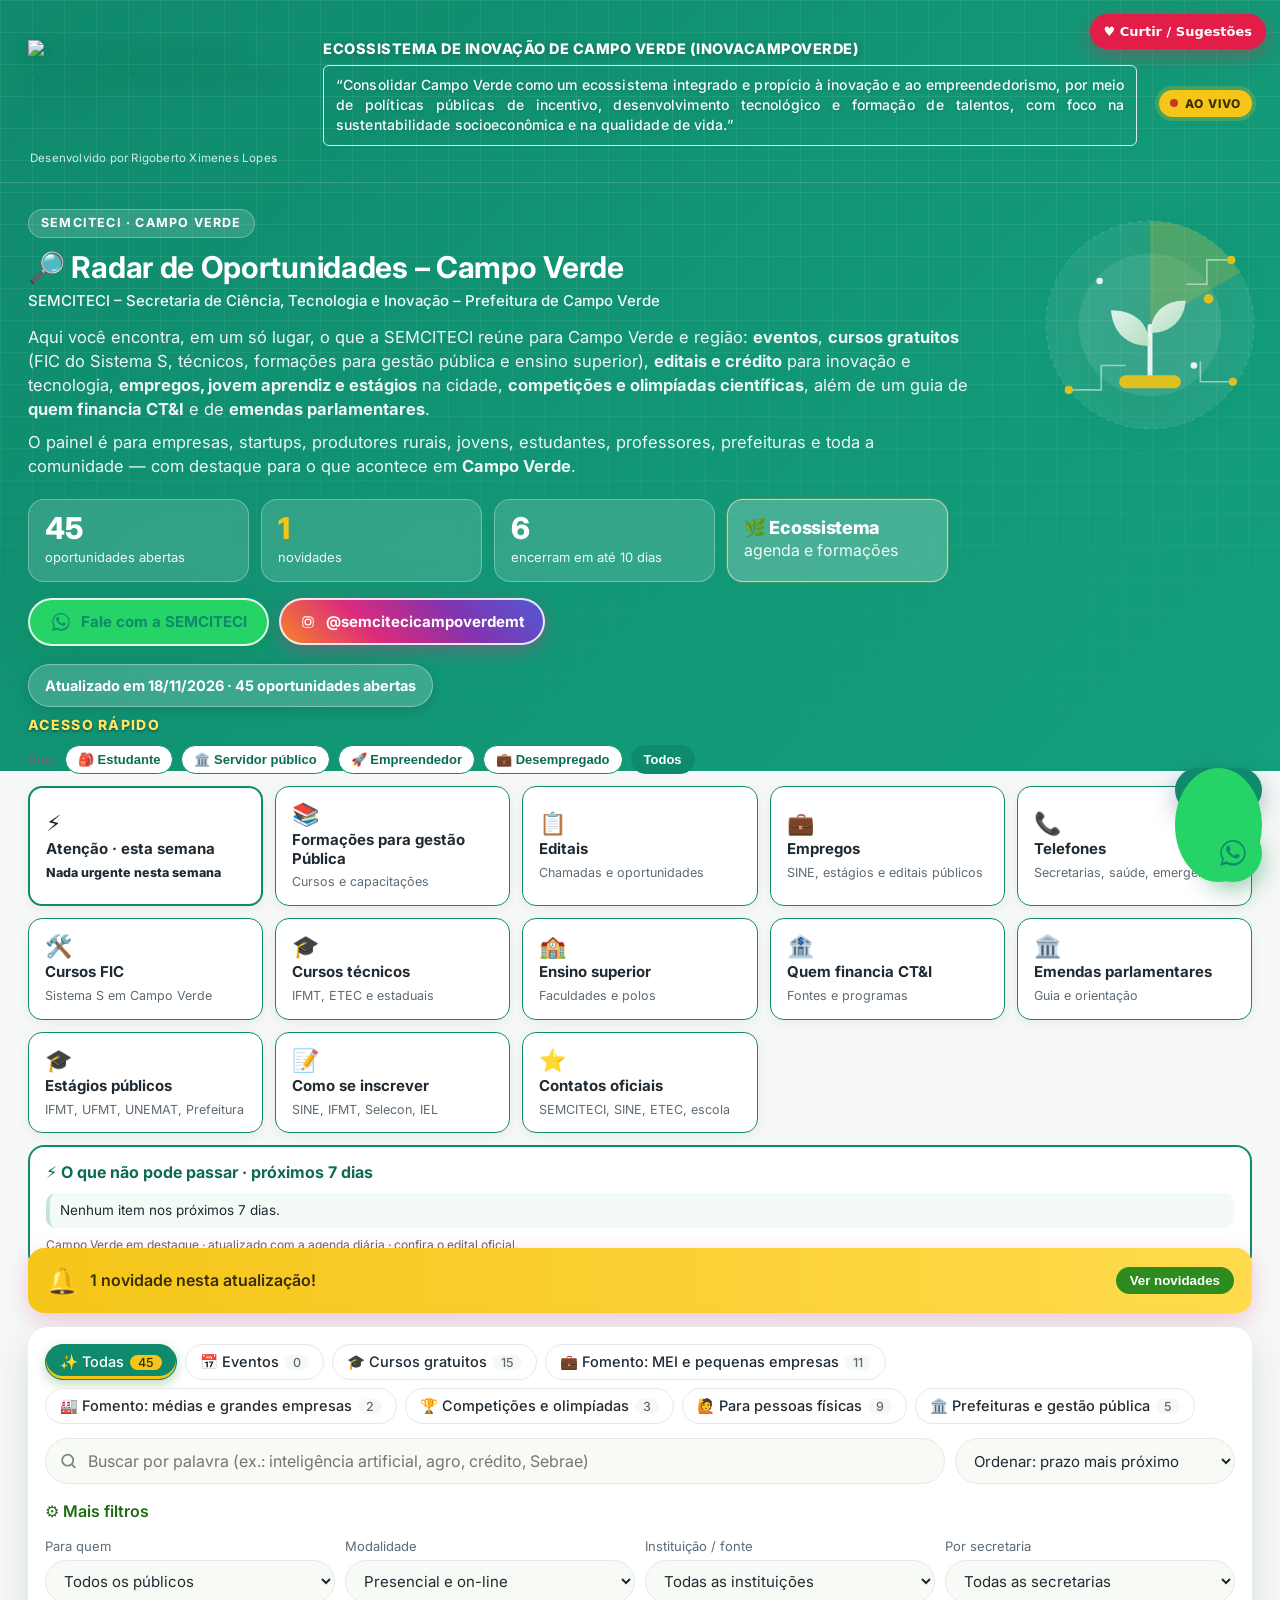
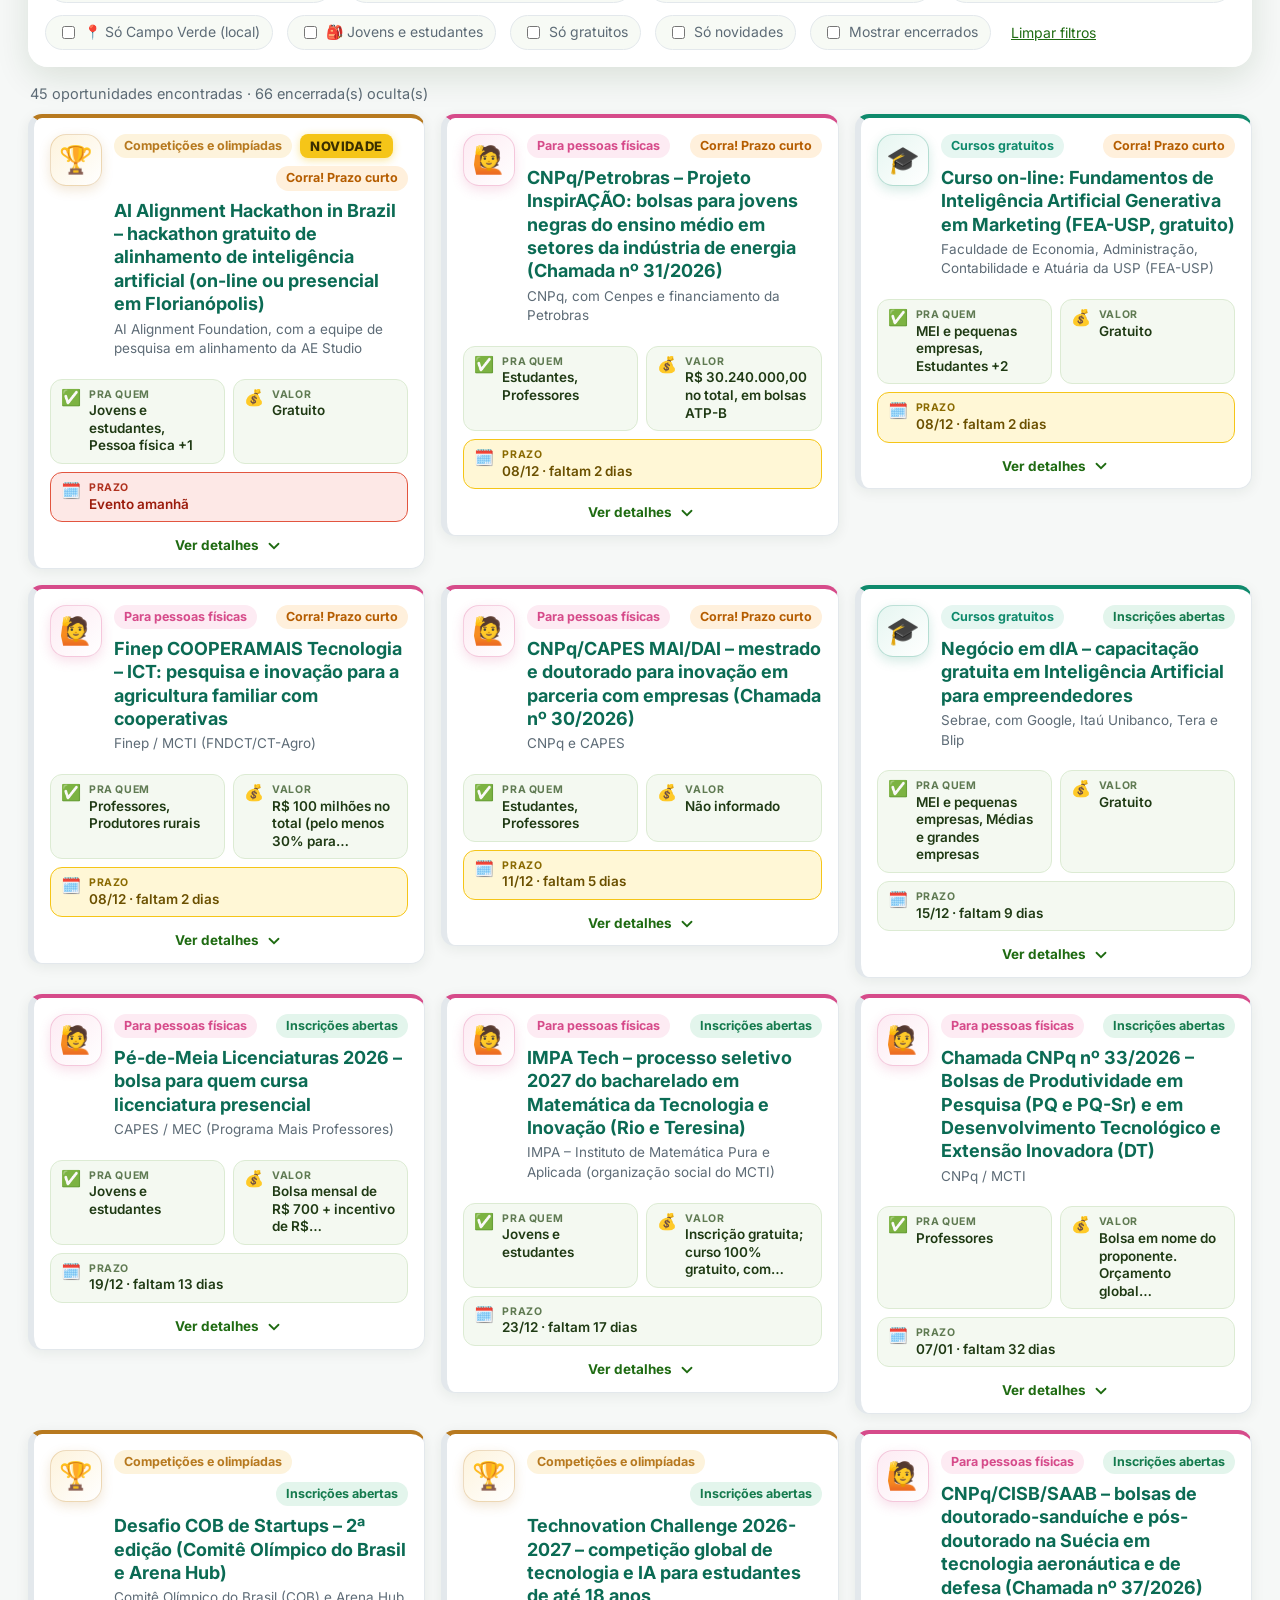
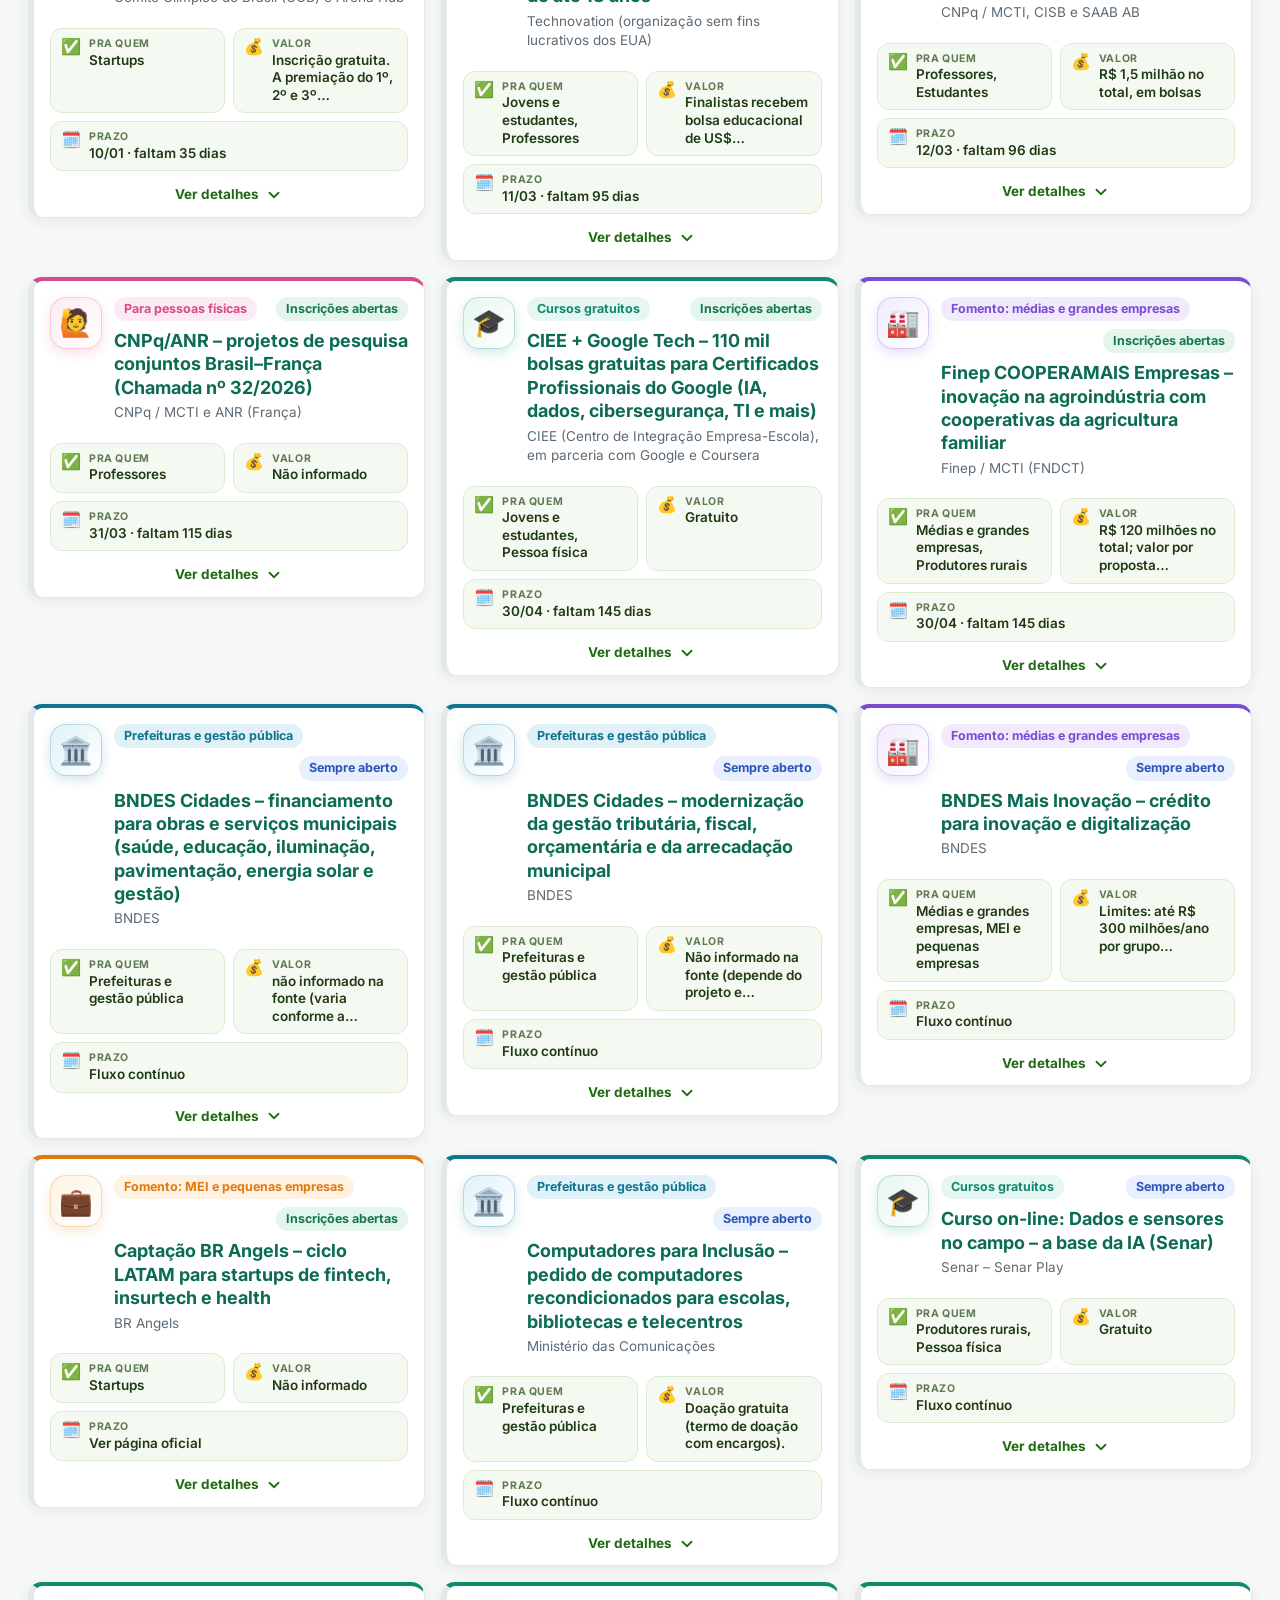
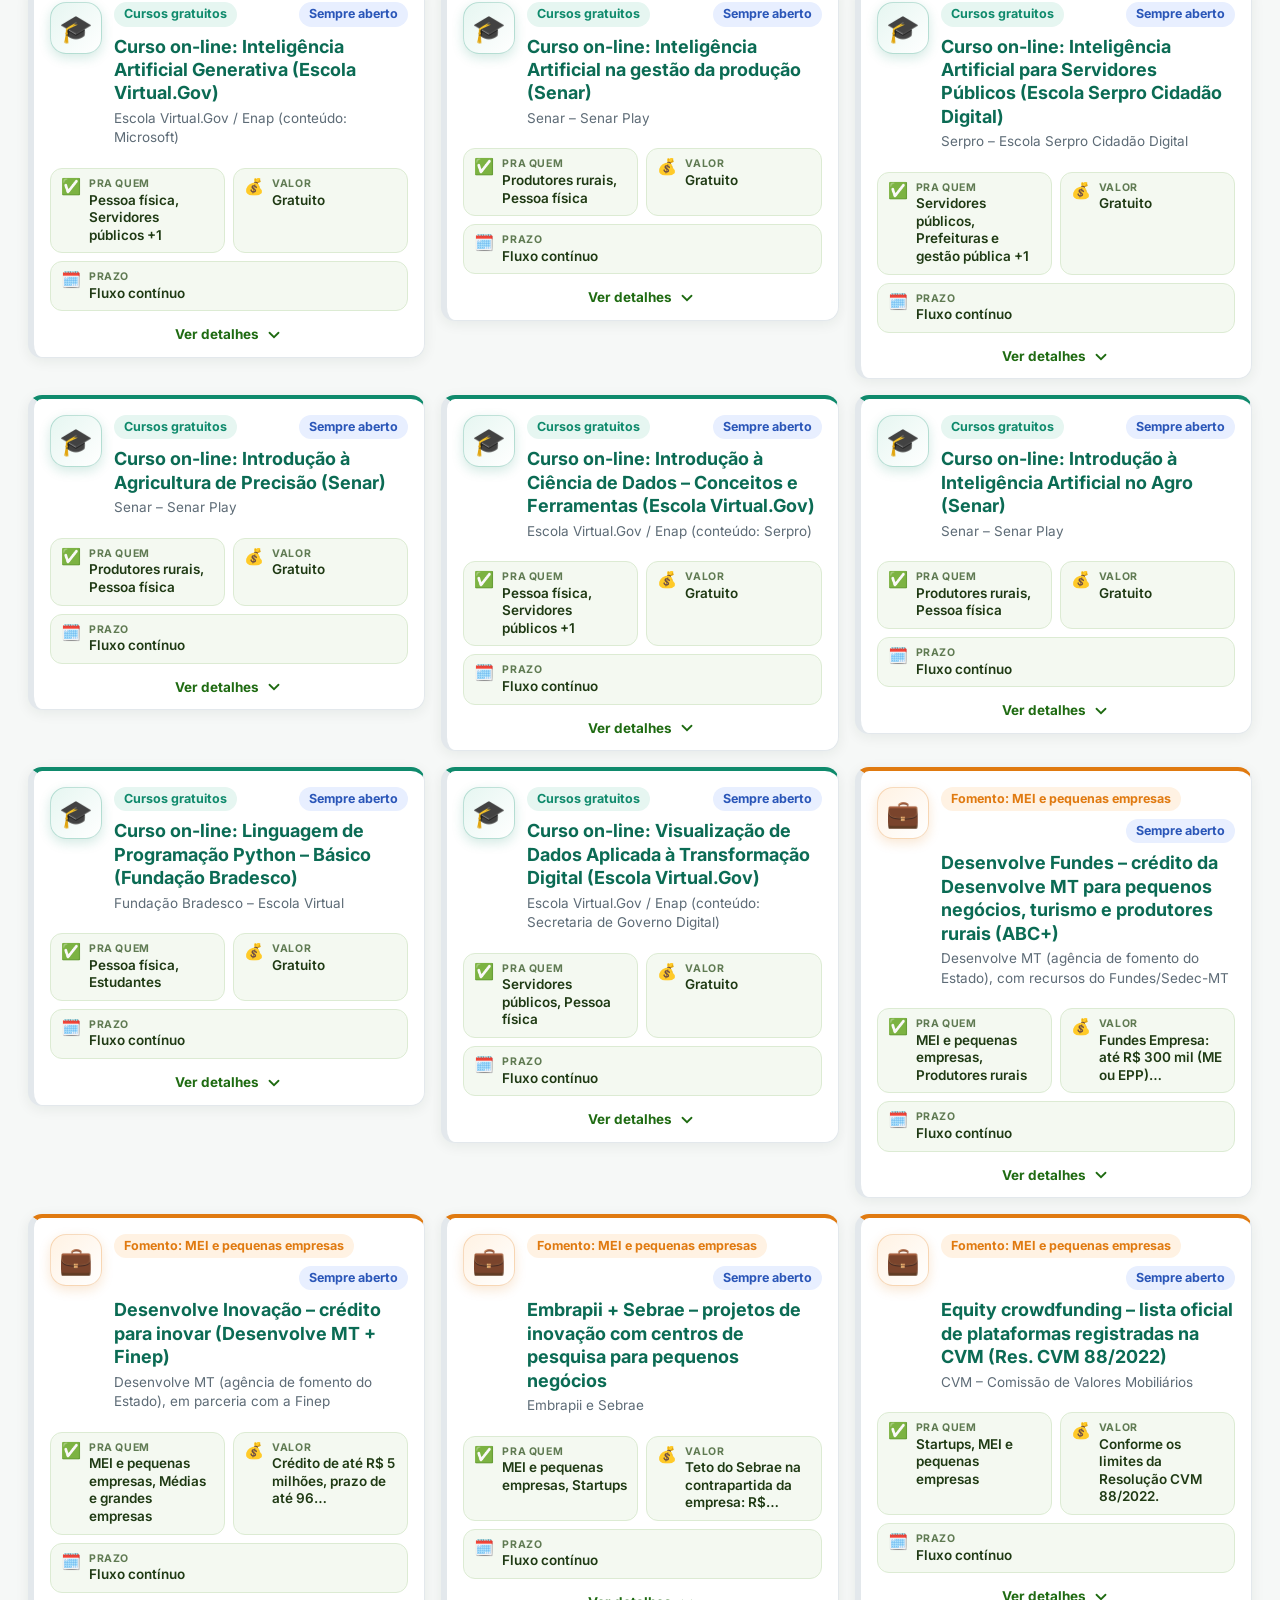
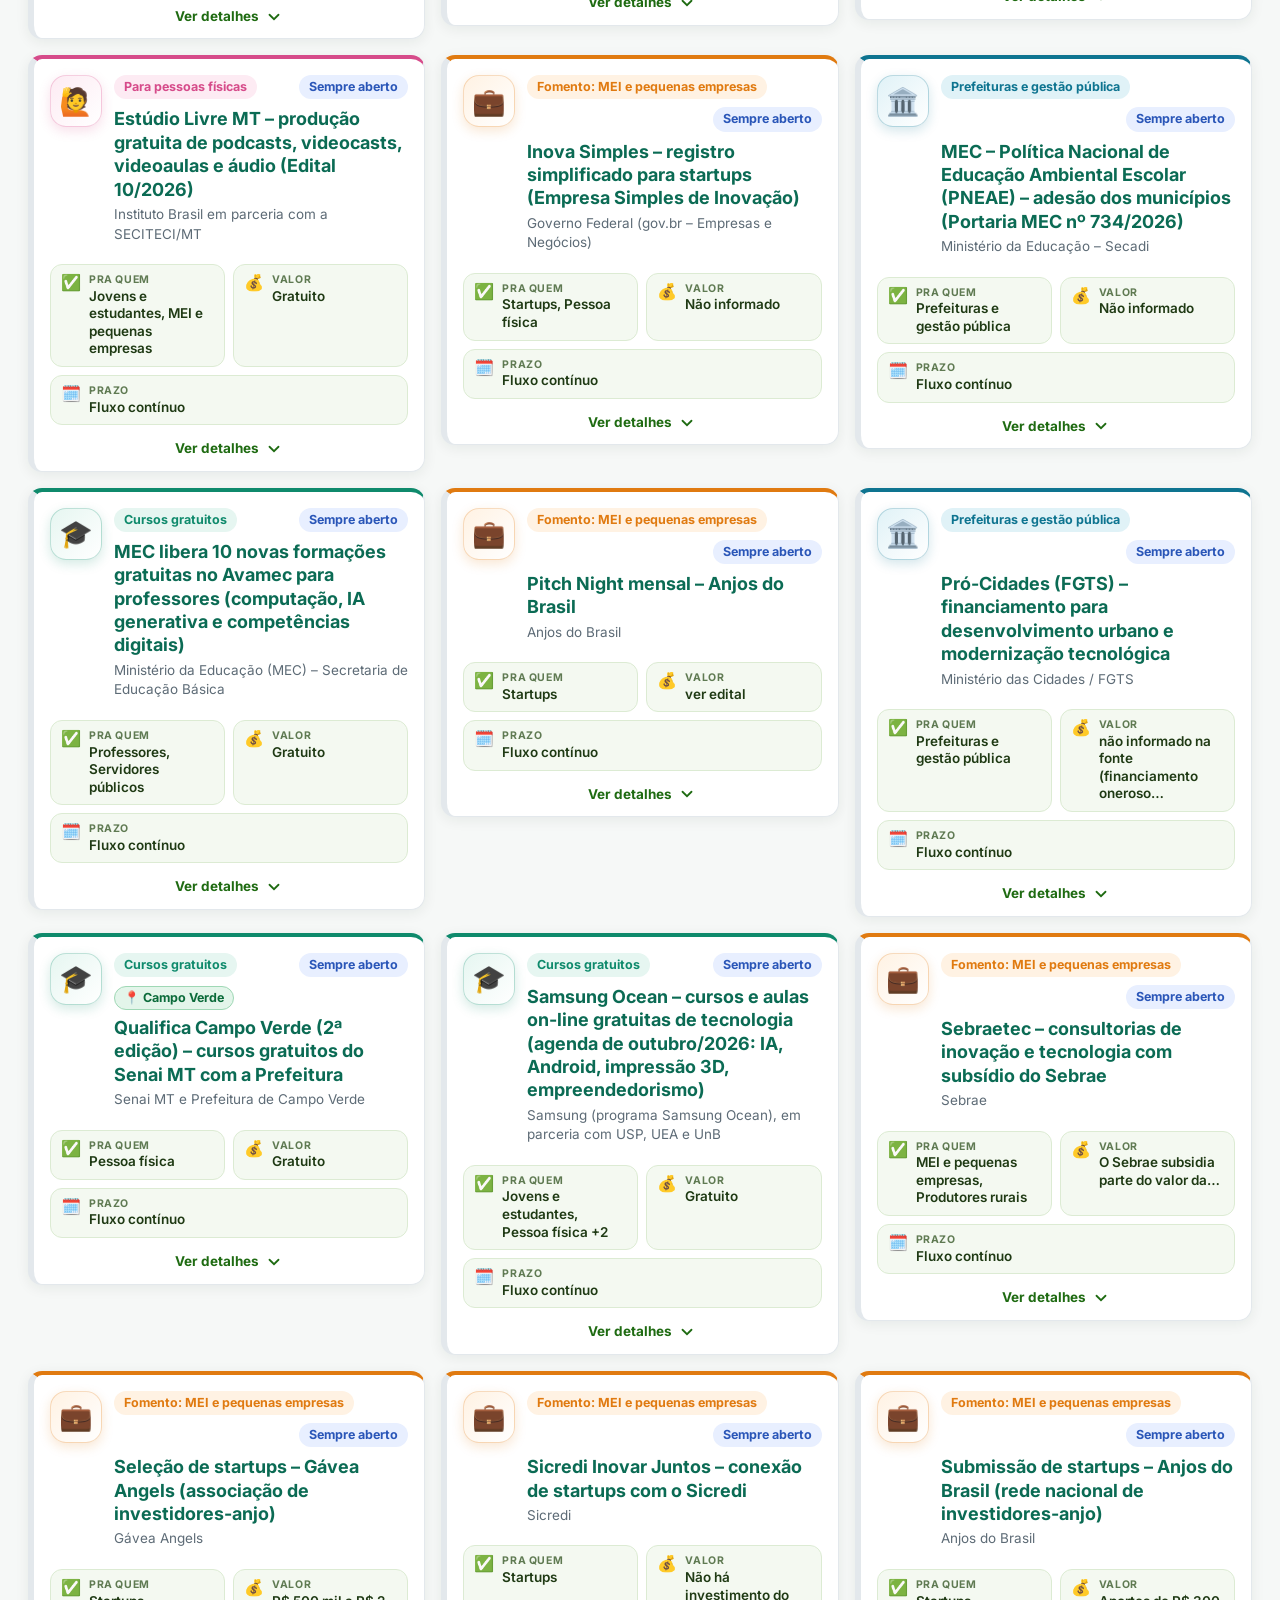
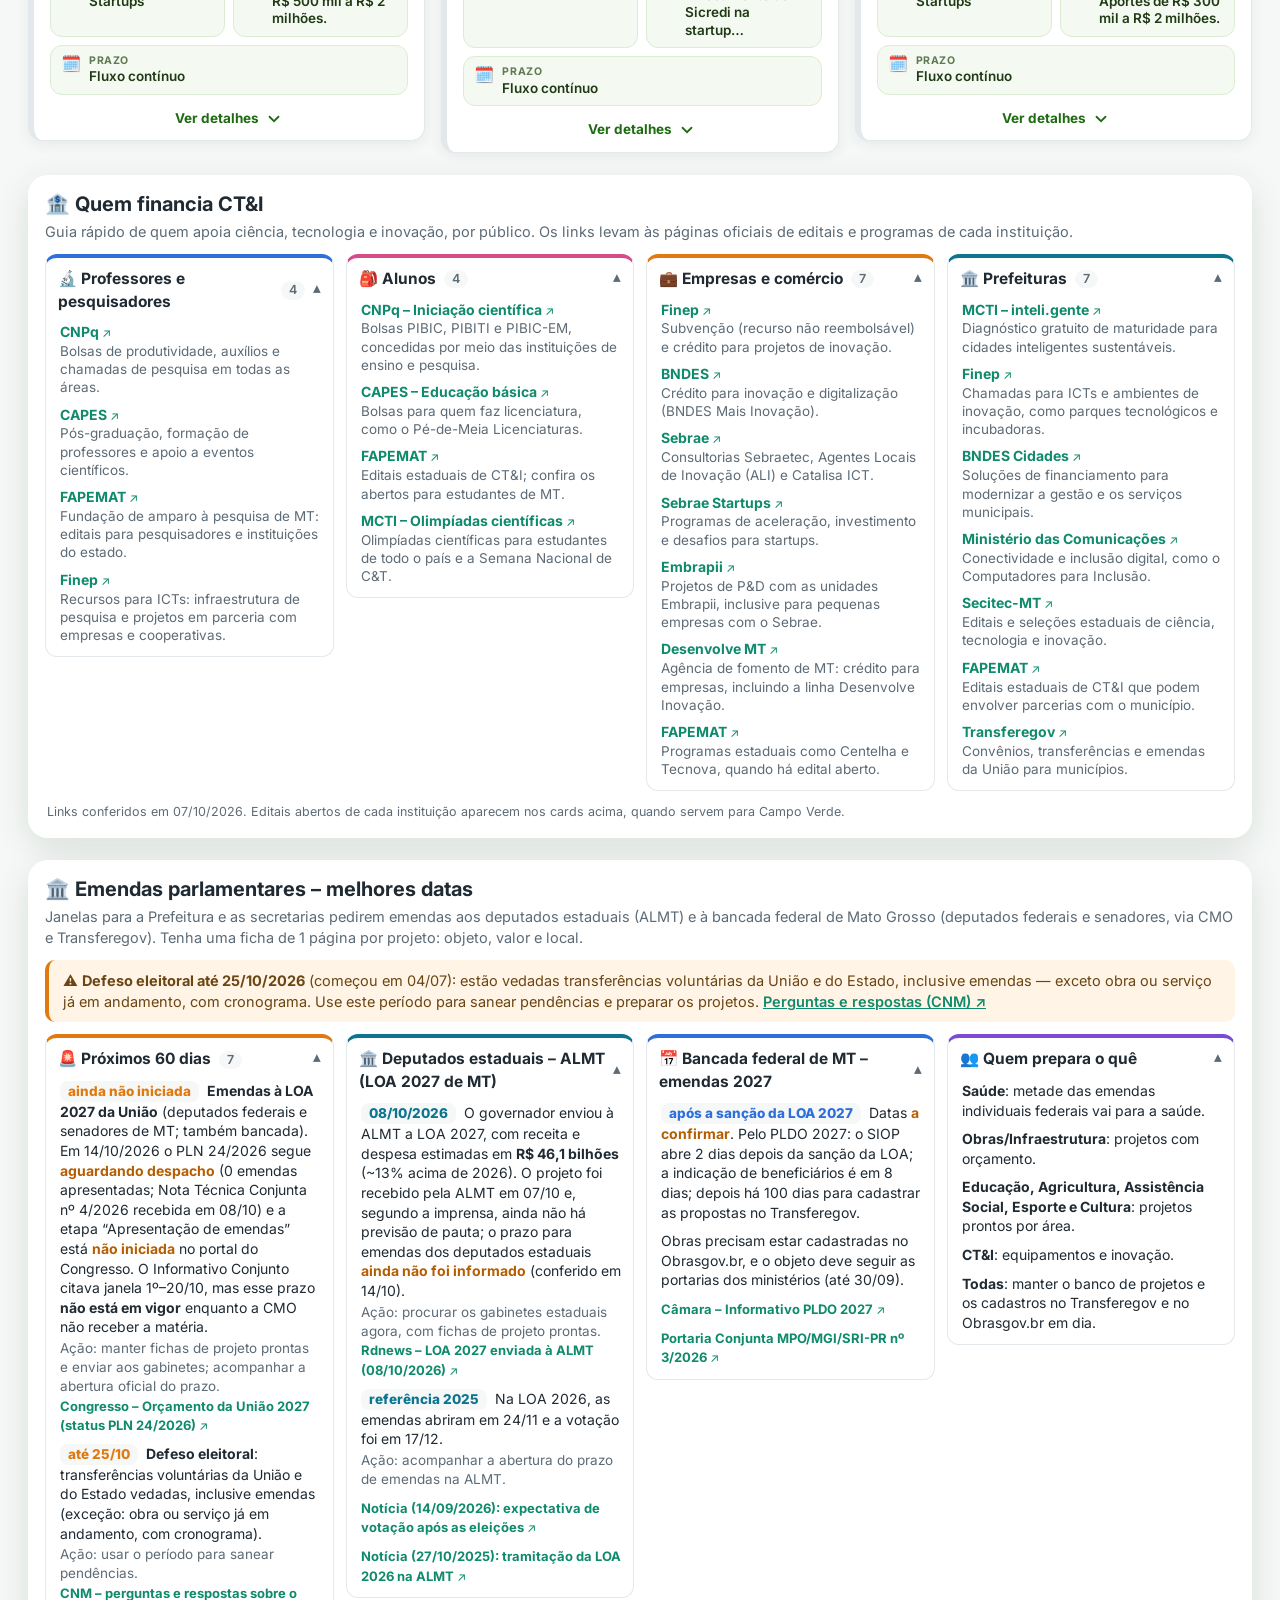
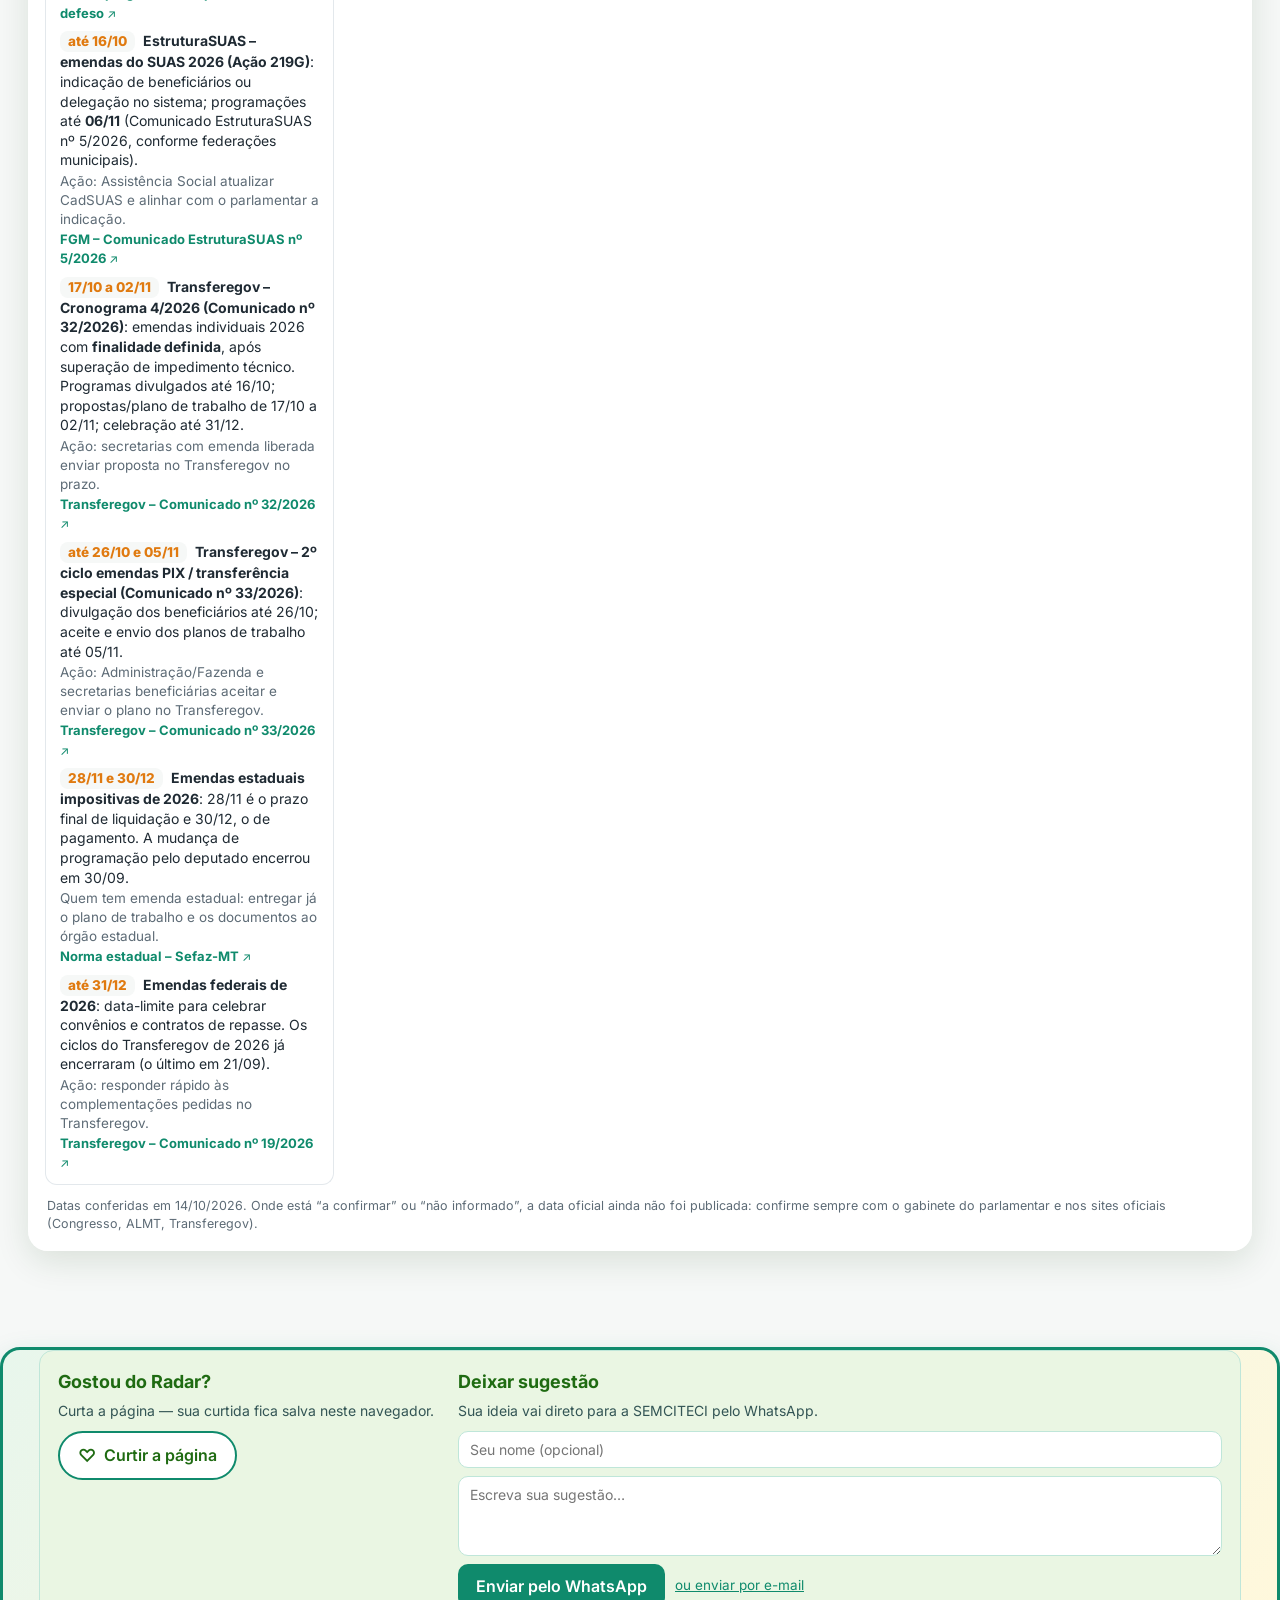
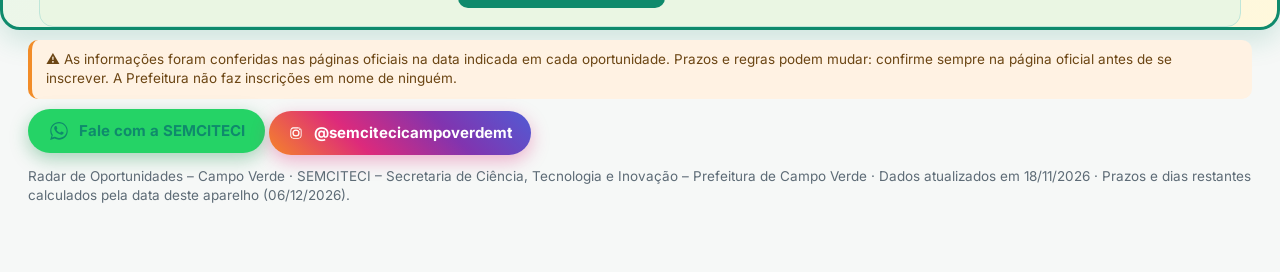
==== index.html @ f3b7ab4f "Radar: atualização diária 2026-11-18 (novo: AI Alignment Hackathon Brasil; Smart Factory Finep/SENAI" ====
<!DOCTYPE html>
<html lang="pt-BR">
<head>
<meta charset="UTF-8">
<meta name="viewport" content="width=device-width, initial-scale=1">
<title>Radar de Oportunidades – Campo Verde</title>
<link rel="preconnect" href="https://fonts.googleapis.com"><link rel="preconnect" href="https://fonts.gstatic.com" crossorigin>
<link href="https://fonts.googleapis.com/css2?family=Inter:wght@400;500;600;700;800&display=swap" rel="stylesheet">
<style>
:root{
  --verde:#0f8a6c; --verde-esc:#0b6b54; --verde-claro:#e6f6f1;
  --laranja:#f28c28; --laranja-claro:#fff2e3;
  --azul:#2f6fdb; --roxo:#7b4bd6; --rosa:#d64b8a;
  --texto:#1f2a33; --suave:#5d6b76; --borda:#e3e8ec; --fundo:#f6f8f7; --branco:#fff;
  --raio:16px;
}
*{box-sizing:border-box}
html,body{margin:0;padding:0}
body{font-family:"Segoe UI",Roboto,"Helvetica Neue",Arial,sans-serif;color:var(--texto);background:var(--fundo);line-height:1.45;font-size:16px}
a{color:var(--verde-esc)}
header.topo{background:linear-gradient(135deg,#0f8a6c 0%,#14a37f 55%,#f2a33a 130%);color:#fff;padding:28px 0 70px;position:relative;overflow:hidden}
header.topo:after{content:"";position:absolute;right:-60px;top:-60px;width:260px;height:260px;border-radius:50%;background:rgba(255,255,255,.08)}
.wrap{max-width:none;width:100%;margin:0 auto;padding-left:clamp(16px,3vw,28px);padding-right:clamp(16px,3vw,28px);box-sizing:border-box}
.topo h1{margin:0;font-size:30px;line-height:1.15;letter-spacing:-.3px}
.topo .sub{margin:6px 0 0;font-size:15px;opacity:.95}
.topo .intro{margin:14px 0 0;max-width:none;font-size:16.5px;opacity:.97}
.topo .atual{display:inline-block;margin-top:12px;background:rgba(255,255,255,.18);border-radius:999px;padding:4px 12px;font-size:13px}
main.wrap,.shell.wrap{margin-top:-48px;padding-bottom:30px;position:relative}
.banner-novo{display:none;align-items:center;gap:12px;background:linear-gradient(90deg,#ff7a18,#d6338a);color:#fff;border-radius:var(--raio);padding:14px 18px;margin-bottom:14px;box-shadow:0 6px 20px rgba(214,51,138,.25);font-weight:600}
.banner-novo.on{display:flex}
.banner-novo .sino{font-size:26px}
.banner-novo button{margin-left:auto;background:rgba(255,255,255,.22);color:#fff;border:0;border-radius:999px;padding:6px 14px;font-weight:600;cursor:pointer}
.painel{background:var(--branco);border-radius:var(--raio);box-shadow:0 4px 18px rgba(16,40,32,.08);padding:16px}
.cats{display:flex;gap:8px;flex-wrap:wrap}
.chip{border:1.5px solid var(--borda);background:#fff;border-radius:999px;padding:8px 14px;font-size:14.5px;cursor:pointer;color:var(--texto);display:inline-flex;align-items:center;gap:6px;font-family:inherit}
.chip .n{background:var(--fundo);border-radius:999px;padding:0 8px;font-size:12.5px;color:var(--suave)}
.chip.ativo{background:var(--verde);border-color:var(--verde);color:#fff}
.chip.ativo .n{background:rgba(255,255,255,.25);color:#fff}
.busca{display:flex;gap:10px;margin-top:14px;flex-wrap:wrap}
.busca input[type=search]{flex:1 1 260px;border:1.5px solid var(--borda);border-radius:12px;padding:11px 14px;font-size:16px;font-family:inherit}
.busca input[type=search]:focus,select:focus{outline:2px solid #9fdcc9;border-color:var(--verde)}
details.filtros{margin-top:12px}
details.filtros summary{cursor:pointer;font-weight:600;color:var(--verde-esc);padding:4px 0;list-style:none}
details.filtros summary::-webkit-details-marker{display:none}
details.filtros summary:before{content:"⚙️ "}
.grade-filtros{display:grid;grid-template-columns:repeat(auto-fit,minmax(200px,1fr));gap:10px;margin-top:10px}
.grade-filtros label{display:flex;flex-direction:column;font-size:13px;color:var(--suave);gap:4px}
select{border:1.5px solid var(--borda);border-radius:10px;padding:9px 10px;font-size:15px;background:#fff;font-family:inherit;color:var(--texto)}
.linha-opcoes{display:flex;flex-wrap:wrap;gap:14px;align-items:center;margin-top:12px;font-size:14px;color:var(--suave)}
.linha-opcoes label{display:flex;align-items:center;gap:6px;cursor:pointer}
.btn-limpar{background:none;border:0;color:var(--verde-esc);text-decoration:underline;cursor:pointer;font-size:14px;font-family:inherit}
.resumo{margin:16px 2px 10px;color:var(--suave);font-size:14.5px}
.lista{display:grid;grid-template-columns:repeat(auto-fill,minmax(300px,1fr));gap:16px}
.card{background:#fff;border-radius:var(--raio);box-shadow:0 3px 14px rgba(16,40,32,.07);padding:16px 16px 12px;display:flex;flex-direction:column;border-top:5px solid var(--cor,#0f8a6c);position:relative}
.card.encerrado{opacity:.62}
.card .topo-card{display:flex;align-items:center;gap:8px;flex-wrap:wrap;margin-bottom:8px}
.tag-cat{font-size:12.5px;font-weight:700;color:var(--cor);background:var(--cor-claro,#e6f6f1);border-radius:999px;padding:3px 10px}
.selo-novo{font-size:13px;font-weight:800;color:#fff;background:linear-gradient(90deg,#ff7a18,#d6338a);border-radius:8px;padding:3px 10px;letter-spacing:.6px;box-shadow:0 2px 8px rgba(214,51,138,.35);animation:pulsa 1.8s ease-in-out infinite}
@keyframes pulsa{0%,100%{transform:scale(1)}50%{transform:scale(1.07)}}
.status{font-size:12.5px;font-weight:700;border-radius:999px;padding:3px 10px;margin-left:auto}
.st-aberto{background:#e3f5ec;color:#147a4d}
.st-continuo{background:#e8efff;color:#2a56b8}
.st-encerrando{background:#fff0dc;color:#b55d00}
.st-andamento{background:#fde7f1;color:#a3245c}
.st-encerrado{background:#eceff1;color:#66727b}
.card h3{margin:2px 0 4px;font-size:18px;line-height:1.3}
.org{font-size:13.5px;color:var(--suave);margin-bottom:8px}
.publicos{display:flex;flex-wrap:wrap;gap:6px;margin-bottom:8px}
.selo-local{font-size:12.5px;font-weight:700;color:#0b6b3a;background:#e3f5ea;border:1px solid #9fd8b5;border-radius:999px;padding:2px 9px}
.pub{font-size:12.5px;background:var(--fundo);border:1px solid var(--borda);border-radius:999px;padding:2px 9px}
.secs{display:flex;flex-wrap:wrap;align-items:center;gap:6px;margin:-2px 0 8px;font-size:12.5px;color:var(--suave)}
.secs b{font-weight:600}
.sec{font-size:12.5px;font-weight:600;color:#5b3fa8;background:#f1ecfb;border:1px solid #d9cdf5;border-radius:999px;padding:2px 9px}
.card p.res{margin:0 0 10px;font-size:15px}
.info{display:grid;gap:6px;font-size:14px;margin-bottom:10px}
.info div{display:flex;gap:8px}
.info .ic{flex:0 0 20px;text-align:center}
.info b{font-weight:600}
.dias{font-weight:700}
.dias.urg{color:#c25400}
.obs{font-size:13px;color:var(--suave);background:var(--fundo);border-radius:10px;padding:6px 10px;margin-bottom:10px}
.acoes{display:flex;gap:8px;flex-wrap:wrap;margin-top:auto}
.btn{border:0;border-radius:12px;padding:10px 14px;font-size:14.5px;font-weight:600;cursor:pointer;text-decoration:none;display:inline-flex;align-items:center;gap:6px;font-family:inherit}
.btn-of{background:var(--verde);color:#fff}
.btn-of:hover{background:var(--verde-esc)}
.btn-wa{background:#e9fbef;color:#167a3e;border:1.5px solid #b9ecca}
.btn-wa:hover{background:#d8f6e3}
.verif{margin-top:10px;font-size:12.5px;color:var(--suave);border-top:1px solid var(--borda);padding-top:8px}
.verif a{color:var(--suave)}
.vazio{background:#fff;border-radius:var(--raio);padding:30px;text-align:center;color:var(--suave)}
footer{max-width:none;width:100%;margin:10px auto 30px;padding:0 clamp(16px,3vw,36px);color:var(--suave);font-size:13.5px;box-sizing:border-box}
footer .aviso{background:var(--laranja-claro);border-left:4px solid var(--laranja);border-radius:10px;padding:10px 14px;color:#6b4513;margin-bottom:10px}
.toast{position:fixed;left:50%;bottom:24px;transform:translateX(-50%) translateY(40px);background:#183a30;color:#fff;padding:12px 18px;border-radius:12px;font-size:15px;opacity:0;transition:all .25s;z-index:50;max-width:90vw;text-align:center;pointer-events:none}
.toast.on{opacity:1;transform:translateX(-50%) translateY(0)}
@media (max-width:640px){
  body{font-size:15.5px}
  header.topo{padding:22px 0 62px}
  .topo h1{font-size:24px}
  .topo .intro{font-size:14.5px}
  main.wrap,.shell.wrap{padding-bottom:24px}
  .painel{padding:12px}
  .cats{flex-wrap:nowrap;overflow-x:auto;padding-bottom:4px;-webkit-overflow-scrolling:touch}
  .chip{white-space:nowrap;padding:7px 12px;font-size:14px}
  .lista{grid-template-columns:1fr}
  .btn{flex:1 1 auto;justify-content:center}
}
/* ---- Quem financia CT&I ---- */
.atalho{margin-left:6px;color:#fff;text-decoration:none;font-weight:600}
.atalho:hover{/* color via pill */filter:brightness(1.05)}
.financiadores{margin-top:22px}
.financiadores h2{margin:0 0 4px;font-size:20px;line-height:1.25}
.fin-intro{margin:0 0 12px;color:var(--suave);font-size:14.5px}
.fin-grade{display:grid;grid-template-columns:repeat(auto-fit,minmax(250px,1fr));gap:12px;align-items:start}
details.fin-grupo{border:1.5px solid var(--borda);border-top:4px solid var(--cor,#0f8a6c);border-radius:12px;padding:10px 12px;background:#fff}
details.fin-grupo summary{cursor:pointer;font-weight:700;font-size:15.5px;list-style:none;display:flex;align-items:center;gap:8px;color:var(--texto)}
details.fin-grupo summary::-webkit-details-marker{display:none}
details.fin-grupo summary .n{background:var(--fundo);border-radius:999px;padding:0 8px;font-size:12.5px;color:var(--suave);font-weight:600}
details.fin-grupo summary:after{content:"▾";margin-left:auto;color:var(--suave);transition:transform .2s}
details.fin-grupo[open] summary:after{transform:rotate(180deg)}
.fin-grupo ul{list-style:none;margin:10px 0 2px;padding:0;display:grid;gap:9px}
.fin-grupo li{font-size:14px;line-height:1.35;padding-left:2px}
.fin-grupo li a{font-weight:700;color:var(--verde-esc);text-decoration:none}
.fin-grupo li a:hover{text-decoration:underline}
.fin-grupo li a:after{content:" ↗";font-size:12px;font-weight:400}
.fin-grupo li span{display:block;color:var(--suave);font-size:13.5px}
.fin-nota{margin:12px 2px 0;font-size:12.5px;color:var(--suave)}
@media (max-width:640px){
  .financiadores h2{font-size:18px}
  .atalho{margin:8px 0 0 0}
}
/* ---- Emendas parlamentares ---- */
.emendas .em-alerta{background:#fff4e5;border-left:4px solid #e07a10;border-radius:10px;padding:10px 14px;margin:0 0 12px;font-size:14.5px;color:#6b4513}
.em-lista{list-style:none;margin:10px 0 2px;padding:0;display:grid;gap:10px}
.em-lista li{font-size:14px;line-height:1.4}
.em-lista .quando{display:inline-block;font-weight:800;color:var(--cor,#0e7490);background:var(--fundo);border-radius:8px;padding:1px 8px;margin-right:4px}
.em-lista .acao{display:block;color:var(--suave);font-size:13.5px;margin-top:2px}
.em-lista a,.em-fontes a{color:var(--verde-esc);font-size:13px;font-weight:600;text-decoration:none}
.em-lista a:hover,.em-fontes a:hover{text-decoration:underline}
.em-lista a:after,.em-fontes a:after{content:" ↗";font-size:12px;font-weight:400}
.em-conf{font-style:normal;font-weight:700;color:#b55d00}
/* ==== Redesign 2026-10-14: app moderno verde/branco/amarelo ==== */
:root{--verde:#2e8b1e;--verde-esc:#1f6b12;--verde-claro:#eaf6e3;--amarelo:#f5c518;--fundo:#f3f7f1;--borda:#e1e9dc}
body{font-family:Inter,system-ui,-apple-system,"Segoe UI",Roboto,Arial,sans-serif;-webkit-font-smoothing:antialiased}
header.topo{background:radial-gradient(900px 400px at 85% -10%,rgba(245,197,24,.28),transparent 60%),radial-gradient(700px 420px at 0% 110%,rgba(160,230,110,.35),transparent 60%),linear-gradient(135deg,#1c6e10 0%,#2e8b1e 45%,#5cb82e 100%);padding:0 0 84px}
header.topo:after{display:none}
.grade-bg{position:absolute;inset:0;background-image:linear-gradient(rgba(255,255,255,.07) 1px,transparent 1px),linear-gradient(90deg,rgba(255,255,255,.07) 1px,transparent 1px);background-size:32px 32px;-webkit-mask-image:linear-gradient(180deg,#000 30%,transparent 100%);mask-image:linear-gradient(180deg,#000 30%,transparent 100%);pointer-events:none}
.appbar{position:relative;display:flex;align-items:center;justify-content:space-between;gap:12px;padding:16px 0;border-bottom:1px solid rgba(255,255,255,.16)}
.marca img{display:block;height:58px;width:auto;max-width:100%;filter:drop-shadow(0 2px 8px rgba(0,0,0,.18))}
.live{display:inline-flex;align-items:center;gap:7px;font-size:12px;font-weight:800;letter-spacing:1px;color:#3a2e00;background:var(--amarelo);border-radius:999px;padding:5px 11px;box-shadow:0 0 0 4px rgba(245,197,24,.22)}
.live i{width:8px;height:8px;border-radius:50%;background:#c0392b;animation:pisca 1.4s infinite}
@keyframes pisca{50%{opacity:.25}}
.hero{position:relative;padding-top:26px}
.eyebrow{display:inline-block;font-size:12.5px;font-weight:700;letter-spacing:1.2px;text-transform:uppercase;color:#fff;background:rgba(255,255,255,.14);border:1px solid rgba(255,255,255,.28);border-radius:999px;padding:4px 12px;margin-bottom:12px}
.topo h1{font-size:38px;font-weight:800;letter-spacing:-.8px}
.topo .sub{font-weight:500;opacity:.9}
.topo .intro{opacity:.92}
.kpis{display:grid;grid-template-columns:repeat(4,minmax(0,1fr));gap:12px;margin-top:20px;max-width:min(920px,100%);position:relative;z-index:3}
.kpi.kpi-eco,.kpi.kpi-eco:link,.kpi.kpi-eco:visited{text-decoration:none;color:#fff!important;display:flex;flex-direction:column;justify-content:center;cursor:pointer;transition:transform .15s ease,background .15s ease;background:rgba(255,255,255,.22);border:1.5px solid rgba(255,255,255,.55);box-shadow:0 0 0 1px rgba(242,140,40,.25)}
.kpi.kpi-eco:hover{transform:translateY(-2px);background:rgba(255,255,255,.32);color:#fff!important}
.kpi.kpi-eco b,.kpi.kpi-eco span{font-size:inherit;color:#fff!important}
.kpi.kpi-eco b{font-size:18px;line-height:1.15;letter-spacing:-.3px}
@media (max-width:900px){.kpis{grid-template-columns:repeat(2,minmax(0,1fr));max-width:100%}}
.kpi{background:rgba(255,255,255,.14);border:1px solid rgba(255,255,255,.3);backdrop-filter:blur(10px);-webkit-backdrop-filter:blur(10px);border-radius:16px;padding:12px 16px;transition:transform .2s,background .2s}
.kpi:hover{transform:translateY(-3px);background:rgba(255,255,255,.22)}
.kpi b{display:block;font-size:30px;font-weight:800;line-height:1.1}
.kpi span{font-size:13px;opacity:.92}
.kpi.destaque b{color:var(--amarelo)}
.pills{margin-top:18px;display:flex;flex-wrap:wrap;gap:10px;align-items:center}
.topo .atual{margin:0;background:rgba(255,255,255,.18);border:1px solid rgba(255,255,255,.35);padding:10px 16px;font-size:14.5px;font-weight:700;border-radius:999px;box-shadow:0 4px 14px rgba(0,0,0,.12);transition:transform .18s,box-shadow .18s,filter .18s}
.atalho{margin-left:0;color:#1a2430!important;text-decoration:none;font-weight:800;letter-spacing:.2px}
.atalho:hover{transform:translateY(-2px);filter:brightness(1.06);box-shadow:0 8px 20px rgba(0,0,0,.18);background:inherit}
.pills .atual#atual{color:#fff;background:rgba(255,255,255,.2);border-color:rgba(255,255,255,.4);font-weight:700}
@media (max-width:640px){
  .topo .atual{padding:9px 14px;font-size:13.5px}
  .pills{gap:8px}
}
main.wrap,.shell.wrap{margin-top:-56px}
.painel{background:rgba(255,255,255,.94);backdrop-filter:blur(12px);-webkit-backdrop-filter:blur(12px);border:1px solid rgba(255,255,255,.7);box-shadow:0 10px 34px rgba(20,60,10,.12);border-radius:20px}
.chip{transition:all .18s;font-weight:500}
.chip:hover{border-color:var(--verde);transform:translateY(-1px)}
.chip.ativo{background:var(--verde);border-color:var(--verde);box-shadow:inset 0 -3px 0 var(--amarelo),0 4px 12px rgba(46,139,30,.3)}
.chip.ativo .n{background:var(--amarelo);color:#3a2e00}
.campo-busca{flex:1 1 260px;position:relative;display:flex}
.campo-busca svg{position:absolute;left:14px;top:50%;transform:translateY(-50%);width:19px;height:19px;fill:none;stroke:#7a8a72;stroke-width:2.2;stroke-linecap:round}
.busca input[type=search]{flex:1;width:100%;padding:12px 16px 12px 42px;border-radius:999px;background:#f7faf5;transition:all .2s}
.busca input[type=search]:focus,select:focus{outline:0;border-color:var(--verde);box-shadow:0 0 0 4px rgba(46,139,30,.15);background:#fff}
select{border-radius:999px;background:#f7faf5;padding:10px 14px;transition:border-color .2s}
select:hover{border-color:#a9cf95}
.linha-opcoes label{background:#f7faf5;border:1px solid var(--borda);border-radius:999px;padding:6px 12px;transition:all .18s}
.linha-opcoes label:hover{border-color:var(--verde)}
.linha-opcoes label:has(input:checked){background:var(--verde-claro);border-color:var(--verde);color:var(--verde-esc);font-weight:600}
.linha-opcoes input{accent-color:var(--verde)}
.selo-novo{background:var(--amarelo);color:#3a2e00;box-shadow:0 2px 8px rgba(245,197,24,.45)}
.banner-novo{background:linear-gradient(90deg,#f5c518,#ffdb4d);color:#3a2e00}
.banner-novo button{background:#2e8b1e;color:#fff}
.card{border-radius:18px;border:1px solid var(--borda);border-top:4px solid var(--cor,#2e8b1e);transition:transform .2s,box-shadow .2s}
.card:hover{transform:translateY(-3px);box-shadow:0 12px 30px rgba(20,60,10,.13)}
.btn{border-radius:999px;transition:all .18s}
.btn-of{background:var(--verde)}
@media (max-width:640px){
  header.topo{padding:0 0 70px}
  .marca img{height:auto;width:min(260px,62vw)}
  .live{font-size:10.5px;padding:4px 9px}
  .hero{padding-top:18px}
  .topo h1{font-size:25px;letter-spacing:-.4px}
  .kpis{grid-template-columns:repeat(2,1fr);gap:8px;max-width:100%}
  .kpi{padding:10px 10px}
  .kpi b{font-size:22px}
  .kpi span{font-size:11.5px;line-height:1.2;display:block}
  .linha-opcoes{gap:8px}
  .lista{grid-template-columns:minmax(0,1fr)}
}
.card{min-width:0;overflow-wrap:anywhere}
/* ==== v2: cards recolhíveis, animações, ilustrações ==== */
header.topo{background-size:200% 200%,200% 200%,220% 220%;animation:gradMove 18s ease-in-out infinite alternate}
@keyframes gradMove{0%{background-position:0% 0%,0% 100%,0% 50%}100%{background-position:100% 30%,60% 60%,100% 50%}}
.orbs{position:absolute;inset:0;pointer-events:none;overflow:hidden}
.orbs i{position:absolute;bottom:-20px;width:8px;height:8px;border-radius:50%;background:rgba(255,255,255,.55);animation:sobe 14s linear infinite}
.orbs i:nth-child(1){left:8%;animation-delay:0s}.orbs i:nth-child(2){left:22%;width:5px;height:5px;animation-delay:-4s;background:rgba(245,197,24,.8)}
.orbs i:nth-child(3){left:41%;animation-delay:-8s}.orbs i:nth-child(4){left:63%;width:6px;height:6px;animation-delay:-2s;background:rgba(245,197,24,.7)}
.orbs i:nth-child(5){left:78%;animation-delay:-10s}.orbs i:nth-child(6){left:92%;width:5px;height:5px;animation-delay:-6s}
@keyframes sobe{0%{transform:translateY(0);opacity:0}10%{opacity:1}100%{transform:translateY(-480px);opacity:0}}
.marca-box{display:flex;flex-direction:column;gap:4px;flex:1;min-width:0;padding-right:10px}
.marca-linha{display:flex;align-items:flex-start;flex-wrap:nowrap;gap:14px 18px;width:100%}
.eco-inovacampoverde{flex:1;min-width:0;font-size:14.5px;font-weight:800;letter-spacing:.5px;color:#fff;text-transform:uppercase;line-height:1.3;max-width:none;text-shadow:0 1px 6px rgba(0,0,0,.25)}
.eco-inovacampoverde small,.eco-inovacampoverde .proposito-mini{display:block;font-size:14px;font-weight:500;letter-spacing:.1px;opacity:.98;margin-top:6px;line-height:1.45;text-transform:none;max-width:none;text-align:justify;hyphens:auto;text-shadow:0 1px 4px rgba(0,0,0,.2);border:1px solid rgba(255,255,255,.85);border-radius:6px;padding:9px 12px}
@media (max-width:640px){.marca-linha{flex-wrap:wrap}.eco-inovacampoverde{font-size:12.5px;max-width:100%}.eco-inovacampoverde .proposito-mini,.eco-inovacampoverde small{font-size:12.5px;text-align:justify}}
.credito{font-size:11.5px;color:rgba(255,255,255,.82);letter-spacing:.2px;padding-left:2px}
.hero{display:block}
.hero-ilu{position:absolute;right:0;top:20px;width:min(260px,22vw);height:auto;filter:drop-shadow(0 10px 30px rgba(0,0,0,.15));opacity:.9}
.radar-varre{transform-origin:160px 150px;animation:gira 6s linear infinite}
@keyframes gira{to{transform:rotate(360deg)}}
.pisca-pt{animation:pisca 2.4s ease-in-out infinite}
.hero h1,.hero .sub,.hero .intro{max-width:none;padding-right:min(280px,28%)}
/* cards */
.card{padding:0;overflow:hidden;opacity:0;transform:translateY(18px);transition:opacity .5s ease,transform .5s ease,box-shadow .2s}
.card.vis{opacity:1;transform:none}
.card.encerrado.vis{opacity:.62}
.card.vis:hover{transform:translateY(-4px)}
.card-cab{padding:16px 16px 12px;cursor:pointer;outline:0;display:flex;flex-direction:column;gap:12px;flex:1}
.card-cab:focus-visible{box-shadow:inset 0 0 0 3px var(--amarelo)}
.cab-linha{display:flex;gap:12px;align-items:flex-start}
.ico-cat{flex:0 0 52px;height:52px;border-radius:16px;display:grid;place-items:center;font-size:27px;background:linear-gradient(135deg,var(--cor-claro,#eaf6e3),#fff);border:1px solid color-mix(in srgb,var(--cor) 25%,transparent);box-shadow:0 4px 12px color-mix(in srgb,var(--cor) 18%,transparent);transition:transform .3s}
.card:hover .ico-cat{transform:rotate(-6deg) scale(1.06)}
.cab-txt{min-width:0;flex:1}
.cab-txt .selo-local{display:inline-block;margin:0 0 4px}
.badges{display:grid;grid-template-columns:1fr 1fr;gap:8px}
.bdg{display:flex;gap:8px;align-items:flex-start;background:#f4f9f1;border:1px solid #dcebd3;border-radius:12px;padding:8px 10px;font-size:13.5px;font-weight:600;line-height:1.3;color:#1f3a14}
.bdg i{font-style:normal;font-size:16px;line-height:1.2}
.bdg small{display:block;font-size:10.5px;font-weight:700;text-transform:uppercase;letter-spacing:.6px;color:#5f7a52;margin-bottom:1px}
.bdg-prazo{grid-column:1/-1}
.pz-yel{background:#fff7d6;border-color:#f5c518;color:#6b5000}.pz-yel small{color:#8a6a00}
.pz-red{background:#fde8e6;border-color:#e2553f;color:#9b1c0c}.pz-red small{color:#b0321f}
.pz-enc{background:#eef0f1;border-color:#d5dadd;color:#66727b}
.expandir{display:flex;align-items:center;justify-content:center;gap:6px;font-size:13.5px;font-weight:700;color:var(--verde-esc);padding-top:2px}
.expandir svg{width:18px;height:18px;fill:none;stroke:currentColor;stroke-width:2.4;stroke-linecap:round;transition:transform .35s}
.txt-menos,.aberto .txt-mais{display:none}.aberto .txt-menos{display:inline}
.aberto .expandir svg{transform:rotate(180deg)}
.card-cab:hover .expandir{color:var(--verde)}
.card-corpo{display:grid;grid-template-rows:0fr;transition:grid-template-rows .4s ease}
.card.aberto .card-corpo{grid-template-rows:1fr}
.corpo-in{overflow:hidden;min-height:0;padding:0 16px;visibility:hidden;transition:visibility 0s .4s,padding .4s}
.card.aberto .corpo-in{visibility:visible;padding:4px 16px 14px;border-top:1px dashed var(--borda);transition:visibility 0s,padding .4s}
.lista{align-items:start}
@media (max-width:900px){.hero-ilu{width:190px;top:14px;opacity:.55}.hero h1,.hero .sub,.hero .intro{max-width:none}.hero h1{padding-right:120px}}
@media (max-width:640px){
  .hero-ilu{width:120px;top:8px;right:-10px;opacity:.35}
  .hero h1{padding-right:0}
  .credito{font-size:10.5px}
  .badges{grid-template-columns:1fr}
  .ico-cat{flex-basis:44px;height:44px;font-size:23px;border-radius:13px}
}
@media (prefers-reduced-motion:reduce){
  *,*:before,*:after{animation:none!important;transition:none!important}
  .card{opacity:1;transform:none}
  .orbs{display:none}
}

/* Instagram SEMCITECI */
.cta-linha{display:flex;flex-wrap:wrap;gap:10px;align-items:center}
.btn-ig{display:inline-flex;align-items:center;gap:9px;background:linear-gradient(45deg,#f58529,#dd2a7b,#8134af,#515bd4);color:#fff!important;font-weight:700;font-size:15px;text-decoration:none;border-radius:999px;padding:11px 18px;box-shadow:0 6px 18px rgba(221,42,123,.35);transition:transform .2s,box-shadow .2s,filter .2s}
.btn-ig:hover{filter:brightness(1.08);transform:translateY(-2px);color:#fff!important}
.btn-ig-hero{border:2px solid rgba(255,255,255,.85)}
.ico-ig{flex:0 0 auto}
@media (max-width:640px){.btn-ig-hero{width:100%;justify-content:center}}

/* ==== WhatsApp ==== */
.btn-zap{display:inline-flex;align-items:center;gap:9px;background:#25d366;color:#fff;font-weight:700;font-size:15px;text-decoration:none;border-radius:999px;padding:11px 20px;box-shadow:0 6px 18px rgba(18,140,70,.35);transition:transform .2s,box-shadow .2s,background .2s}
.btn-zap:hover{background:#1ebe5a;transform:translateY(-2px);box-shadow:0 10px 24px rgba(18,140,70,.45)}
.btn-zap:focus-visible,.zap-flutua:focus-visible{outline:3px solid var(--amarelo);outline-offset:3px}
.ico-wa{width:22px;height:22px;flex:0 0 auto}
.cta-linha{margin-top:16px}
.btn-zap-hero{border:2px solid rgba(255,255,255,.85)}
.rodape-zap{margin:4px 0 12px}
.zap-flutua{position:fixed;right:18px;bottom:18px;z-index:60;width:58px;height:58px;border-radius:50%;background:#25d366;color:#fff;display:grid;place-items:center;box-shadow:0 8px 24px rgba(18,140,70,.45);transition:transform .2s}
.zap-flutua .ico-wa{width:32px;height:32px}
.zap-flutua:hover{transform:scale(1.08)}
.zap-flutua:before{content:"";position:absolute;inset:0;border-radius:50%;background:#25d366;z-index:-1;animation:zapPulso 2.4s ease-out infinite}
@keyframes zapPulso{0%{transform:scale(1);opacity:.55}100%{transform:scale(1.7);opacity:0}}

.flutuantes{position:fixed;right:18px;bottom:18px;z-index:60;display:flex;flex-direction:column;align-items:flex-end;gap:10px}
.visita-flutua{display:inline-flex;align-items:center;gap:6px;background:#1f3a5f;color:#fff;text-decoration:none;border-radius:999px;padding:8px 12px;font-size:12.5px;font-weight:600;box-shadow:0 8px 24px rgba(31,58,95,.35);font-family:inherit;border:0;cursor:pointer;max-width:min(220px,70vw)}
.visita-flutua:hover{filter:brightness(1.08)}
.visita-flutua .n{font-size:15px;font-weight:800;color:#f5c518}
.visita-flutua .rot{opacity:.92;font-weight:500;font-size:11.5px;line-height:1.2}
.flutuantes .zap-flutua{position:static;right:auto;bottom:auto}
@media (max-width:640px){.flutuantes{right:14px;bottom:14px}}

@media (max-width:640px){.zap-flutua{width:54px;height:54px}.btn-zap-hero{width:100%;justify-content:center}}
@media (prefers-reduced-motion:reduce){.zap-flutua:before{display:none}}

.proposito-eco{margin:16px 0 4px;max-width:760px;background:rgba(255,255,255,.16);border:1.5px solid rgba(255,255,255,.45);border-left:5px solid #f5c518;border-radius:14px;padding:14px 16px 14px 18px;backdrop-filter:blur(6px);box-shadow:0 8px 24px rgba(0,0,0,.12)}
.proposito-eco .rotulo{display:inline-block;font-size:11.5px;font-weight:800;letter-spacing:1.1px;text-transform:uppercase;color:#f5c518;background:rgba(0,0,0,.18);border-radius:999px;padding:3px 10px;margin-bottom:8px}
.proposito-eco p{margin:0;font-size:15.5px;line-height:1.45;font-weight:600;color:#fff;text-shadow:0 1px 4px rgba(0,0,0,.2)}
@media (max-width:640px){.proposito-eco{padding:12px 14px}.proposito-eco p{font-size:14.5px}}

/* acesso rápido — abas retangulares isoladas + largura total */
.shell{display:block;margin-top:-52px;position:relative;z-index:2;padding-bottom:28px}
.shell-main{min-width:0}
main.painel-area{margin:0;padding:0}
.acesso{margin:0 0 18px}
.acesso-tit{margin:0 0 10px;font-size:14px;font-weight:800;letter-spacing:1.3px;text-transform:uppercase;color:#ffe566!important;-webkit-text-fill-color:#ffe566!important;text-shadow:0 1px 3px rgba(0,0,0,.55)}
.acesso-grade{display:grid;grid-template-columns:repeat(auto-fill,minmax(200px,1fr));gap:12px;align-items:stretch}
.acesso-card{display:flex;flex-direction:column;justify-content:center;gap:6px;min-height:92px;height:100%;padding:16px 16px 14px;background:#fff;border:1px solid #0f8a6c;border-radius:14px;text-decoration:none;box-sizing:border-box;color:#1f2a33;box-shadow:0 3px 12px rgba(16,40,32,.06);transition:transform .18s,box-shadow .18s,border-color .18s}
.acesso-card:hover{transform:translateY(-3px);border-color:#9fd8b5;box-shadow:0 10px 24px rgba(16,40,32,.12)}
.acesso-card .ico{font-size:22px;line-height:1}
.acesso-card .nome{font-size:15px;font-weight:700;line-height:1.25;color:#1f2a33}
.acesso-card .desc{font-size:12.5px;color:#5d6b76;line-height:1.35}
@media (max-width:640px){
  .shell{margin-top:-40px}
  .acesso-grade{grid-template-columns:repeat(2,minmax(0,1fr));gap:8px;align-items:stretch}
  .acesso-card{min-height:78px;height:100%;padding:12px;box-sizing:border-box}
  .acesso-card .nome{font-size:13.5px}
  .acesso-card .desc{display:none}
}
@keyframes alertaPisca{0%,100%{border-color:#0f8a6c;box-shadow:0 0 0 0 rgba(15,138,108,.45)}50%{border-color:#1bb87a;box-shadow:0 0 0 6px rgba(15,138,108,.22)}}
.acesso-card.alerta-pisca{animation:alertaPisca 1.2s ease-in-out infinite;background:#fff!important;border:2.5px solid #0f8a6c!important;font-weight:800;order:-1;color:inherit!important}
.acesso-card.alerta-pisca .nome,.acesso-card.alerta-pisca .desc,.acesso-card.alerta-pisca .ico{color:inherit!important;-webkit-text-fill-color:unset!important;text-shadow:none!important}
#semana{scroll-margin-top:16px;background:#fff;border:2px solid #0f8a6c;border-radius:16px;padding:14px 16px;margin:12px 0 0;display:none}
#semana.aberto,#semana:not([hidden]){display:block}
#semana[hidden]{display:none!important}
#semana.aberto{display:block!important}
#semana h3{margin:0 0 8px;color:#0b6b54;font-size:16px}
.p7-lista{list-style:none;padding:0;margin:0;display:grid;gap:6px}
.p7-lista li{display:flex;flex-wrap:wrap;gap:6px 10px;align-items:baseline;padding:8px 10px;border-radius:10px;background:#f4faf6;border-left:4px solid #c5e6d2;font-size:13.5px}
.p7-lista li.cv{border-left-color:#0f8a6c;background:#e8f6ec}
.p7-data{font-weight:800;color:#0b6b54;min-width:42px}
.p7-tipo{font-size:11px;padding:1px 7px;border-radius:99px;background:#d8f0e4;color:#0b6b54;font-weight:700}
.p7-nota{font-size:12px;color:#666;margin:8px 0 0}
</style>
<script defer src="https://cloud.umami.is/script.js" data-website-id="8f86e914-4372-4a19-87a1-45985c46d121"></script>
<link rel="stylesheet" href="radar-fx.css?v=7"><meta name="alerta-v3" content="branco-contorno">
</head>
<body>
<header class="topo">
  <div class="grade-bg" aria-hidden="true"></div><div class="orbs" aria-hidden="true"><i></i><i></i><i></i><i></i><i></i><i></i></div>
  <nav class="appbar wrap">
    <div class="marca-box"><div class="marca-linha"><a class="marca" href="#" aria-label="SEMCITECI – Campo Verde"><img src="logo_semciteci.png" alt="Campo Verde – Secretaria Municipal de Ciência, Tecnologia e Inovação" width="640" height="134"></a><span class="eco-inovacampoverde">Ecossistema de Inovação de Campo Verde (INOVACAMPOVERDE)<small class="proposito-mini">“Consolidar Campo Verde como um ecossistema integrado e propício à inovação e ao empreendedorismo, por meio de políticas públicas de incentivo, desenvolvimento tecnológico e formação de talentos, com foco na sustentabilidade socioeconômica e na qualidade de vida.”</small></span></div><span class="credito">Desenvolvido por Rigoberto Ximenes Lopes</span></div>
    <span class="live"><i></i>AO VIVO</span>
  </nav>
  <div class="wrap hero"><svg class="hero-ilu" viewBox="0 0 320 300" aria-hidden="true">
 <defs><linearGradient id="gF" x1="0" y1="0" x2="1" y2="1"><stop offset="0" stop-color="#fff" stop-opacity=".95"/><stop offset="1" stop-color="#dff3d2" stop-opacity=".85"/></linearGradient></defs>
 <circle cx="160" cy="150" r="128" fill="rgba(255,255,255,.08)" stroke="rgba(255,255,255,.25)" stroke-dasharray="4 8"/>
 <circle cx="160" cy="150" r="88" fill="rgba(255,255,255,.10)"/>
 <g class="radar-varre"><path d="M160 150 L160 22 A128 128 0 0 1 270 86 Z" fill="rgba(245,197,24,.22)"/></g>
 <g stroke="rgba(255,255,255,.55)" stroke-width="2" fill="none"><path d="M60 230h40v-30h30"/><path d="M260 70h-30v30h-25"/><path d="M262 220h-40v-25"/></g>
 <g fill="#f5c518"><circle cx="60" cy="230" r="5"/><circle cx="260" cy="70" r="5"/><circle cx="262" cy="220" r="5"/></g>
 <path d="M160 214v-62" stroke="#fff" stroke-width="6" stroke-linecap="round"/>
 <path d="M160 176c-30 0-46-18-48-44 28 0 46 14 48 44z" fill="url(#gF)"/>
 <path d="M160 160c26 0 42-16 44-40-26 0-42 14-44 40z" fill="url(#gF)"/>
 <rect x="122" y="212" width="76" height="16" rx="8" fill="#f5c518"/>
 <g class="pisca-pt"><circle cx="232" cy="118" r="6" fill="#f5c518"/><circle cx="98" cy="96" r="4" fill="#fff"/><circle cx="214" cy="200" r="4" fill="#fff"/></g>
</svg>
    <span class="eyebrow">SEMCITECI · Campo Verde</span>
    <h1>🔎 Radar de Oportunidades – Campo Verde</h1>
    <p class="sub">SEMCITECI – Secretaria de Ciência, Tecnologia e Inovação – Prefeitura de Campo Verde</p>
    <p class="intro">Aqui você encontra, em um só lugar, o que a SEMCITECI reúne para Campo Verde e região: <b>eventos</b>, <b>cursos gratuitos</b> (FIC do Sistema S, técnicos, formações para gestão pública e ensino superior), <b>editais e crédito</b> para inovação e tecnologia, <b>empregos, jovem aprendiz e estágios</b> na cidade, <b>competições e olimpíadas científicas</b>, além de um guia de <b>quem financia CT&amp;I</b> e de <b>emendas parlamentares</b>.</p>
    <p class="intro" style="margin-top:10px">O painel é para empresas, startups, produtores rurais, jovens, estudantes, professores, prefeituras e toda a comunidade — com destaque para o que acontece em <b>Campo Verde</b>.</p>
    <div class="kpis" aria-label="Indicadores">
      <div class="kpi"><b id="kpiAbertas">–</b><span>oportunidades abertas</span></div>
      <div class="kpi destaque"><b id="kpiNovos">–</b><span>novidades</span></div>
      <div class="kpi"><b id="kpi10">–</b><span>encerram em até 10 dias</span></div>
      <a class="kpi kpi-eco" href="ecossistema.html" title="Agenda do Ecossistema INOVACAMPOVERDE"><b>🌿 Ecossistema</b><span>agenda e formações</span></a>
    </div>
    <div class="cta-linha"><a class="btn-zap btn-zap-hero" href="https://wa.me/556692629903?text=Ol%C3%A1%2C%20vim%20pelo%20Radar%20de%20Oportunidades%20e%20gostaria%20de%20falar%20com%20a%20SEMCITECI." target="_blank" rel="noopener"><svg class="ico-wa" viewBox="0 0 32 32" aria-hidden="true"><path fill="currentColor" d="M16 3C9 3 3.3 8.7 3.3 15.7c0 2.5.7 4.9 2 7L3 29l6.5-2.1c2 1.1 4.2 1.7 6.5 1.7 7 0 12.7-5.7 12.7-12.7S23 3 16 3zm0 23.2c-2.1 0-4.1-.6-5.9-1.7l-.4-.3-3.9 1.3 1.3-3.8-.3-.4c-1.2-1.8-1.9-3.9-1.9-6.1C4.9 9.6 9.9 4.7 16 4.7s11.1 5 11.1 11.1S22.1 26.2 16 26.2zm6.1-8.3c-.3-.2-2-1-2.3-1.1-.3-.1-.5-.2-.8.2-.2.3-.9 1.1-1.1 1.3-.2.2-.4.3-.7.1-.3-.2-1.4-.5-2.7-1.7-1-.9-1.7-2-1.9-2.3-.2-.3 0-.5.1-.7l.5-.6c.2-.2.2-.4.3-.6.1-.2 0-.5 0-.6l-1-2.5c-.3-.7-.5-.6-.8-.6h-.6c-.2 0-.6.1-.9.4-.3.3-1.2 1.1-1.2 2.8s1.2 3.2 1.4 3.5c.2.2 2.4 3.6 5.8 5 .8.3 1.4.5 1.9.7.8.3 1.5.2 2.1.1.6-.1 2-.8 2.2-1.6.3-.8.3-1.4.2-1.6-.1-.1-.3-.2-.6-.3z"/></svg><span>Fale com a SEMCITECI</span></a>
    <a class="btn-ig btn-ig-hero" href="https://www.instagram.com/semcitecicampoverdemt/" target="_blank" rel="noopener" aria-label="Instagram SEMCITECI"><svg class="ico-ig" viewBox="0 0 24 24" aria-hidden="true" width="18" height="18"><path fill="currentColor" d="M12 7.2A4.8 4.8 0 1 0 12 16.8 4.8 4.8 0 0 0 12 7.2zm0 7.9A3.1 3.1 0 1 1 12 8.9a3.1 3.1 0 0 1 0 6.2zm6.4-8.2a1.12 1.12 0 1 1-2.24 0 1.12 1.12 0 0 1 2.24 0zM12 4.4c-2.1 0-2.4.01-3.22.05-.78.04-1.32.16-1.79.34a3.6 3.6 0 0 0-1.3.85 3.6 3.6 0 0 0-.85 1.3c-.18.47-.3 1.01-.34 1.79C4.41 9.6 4.4 9.9 4.4 12s.01 2.4.05 3.22c.04.78.16 1.32.34 1.79.18.5.42.9.85 1.3.4.43.8.67 1.3.85.47.18 1.01.3 1.79.34.82.04 1.12.05 3.22.05s2.4-.01 3.22-.05c.78-.04 1.32-.16 1.79-.34a3.6 3.6 0 0 0 1.3-.85 3.6 3.6 0 0 0 .85-1.3c.18-.47.3-1.01.34-1.79.04-.82.05-1.12.05-3.22s-.01-2.4-.05-3.22c-.04-.78-.16-1.32-.34-1.79a3.6 3.6 0 0 0-.85-1.3 3.6 3.6 0 0 0-1.3-.85c-.47-.18-1.01-.3-1.79-.34C14.4 4.41 14.1 4.4 12 4.4zm0 1.53c2.07 0 2.31.01 3.12.05.75.03 1.16.16 1.43.26.36.14.62.31.89.58.27.27.44.53.58.89.1.27.23.68.26 1.43.04.81.05 1.05.05 3.12s-.01 2.31-.05 3.12c-.03.75-.16 1.16-.26 1.43-.14.36-.31.62-.58.89a2.4 2.4 0 0 1-.89.58c-.27.1-.68.23-1.43.26-.81.04-1.05.05-3.12.05s-2.31-.01-3.12-.05c-.75-.03-1.16-.16-1.43-.26a2.4 2.4 0 0 1-.89-.58 2.4 2.4 0 0 1-.58-.89c-.1-.27-.23-.68-.26-1.43-.04-.81-.05-1.05-.05-3.12s.01-2.31.05-3.12c.03-.75.16-1.16.26-1.43.14-.36.31-.62.58-.89.27-.27.53-.44.89-.58.27-.1.68-.23 1.43-.26.81-.04 1.05-.05 3.12-.05z"/></svg><span>@semcitecicampoverdemt</span></a>
    </div>
    <span class="atual" id="atual" style="margin-top:18px;display:inline-block"></span>
  </div>
</header>
<div class="shell wrap">
    
<aside class="acesso" aria-label="Acesso rápido às abas">
  <h2 class="acesso-tit" data-v="ig+alinhar-2">Acesso rápido</h2>
<div class="publico-bar" role="group" aria-label="Filtrar por público"><span>Sou:</span><button type="button" data-p="estudante">🎒 Estudante</button><button type="button" data-p="servidor">🏛️ Servidor público</button><button type="button" data-p="empreendedor">🚀 Empreendedor</button><button type="button" data-p="desempregado">💼 Desempregado</button><button type="button" data-p="" class="on">Todos</button></div>
<style>.publico-bar{display:flex;flex-wrap:wrap;align-items:center;gap:8px;margin:0 0 12px;padding:0;font-size:13px;font-weight:700;color:#5d6b76}.publico-bar button{border:1px solid #0f8a6c;background:#fff;color:#0b6b54;border-radius:999px;padding:6px 12px;font-weight:700;cursor:pointer;font-size:13px}.publico-bar button.on{background:#0f8a6c;color:#fff}.acesso-card.oculto{display:none}</style>
<script>document.addEventListener('DOMContentLoaded',function(){var bs=document.querySelectorAll('.publico-bar button');bs.forEach(function(b){b.addEventListener('click',function(){var p=b.getAttribute('data-p');bs.forEach(function(x){x.classList.toggle('on',x===b)});document.querySelectorAll('.acesso-card').forEach(function(c){var t=(c.getAttribute('data-publico')||'');c.classList.toggle('oculto',!!p&&(' '+t+' ').indexOf(' '+p+' ')<0)});});});});</script>
    <div class="acesso-grade">
<a class="acesso-card alerta-pisca" data-publico="estudante servidor empreendedor desempregado" href="#semana" id="cardSemana" data-v="branco-3" onclick="return window.__abrirSemana?window.__abrirSemana(event):true"><span class="ico">⚡</span><span class="nome">Atenção · esta semana</span><span class="desc" id="cardSemanaDesc">O que acontece nos próximos 7 dias</span></a>
    <a class="acesso-card" data-publico="servidor" href="formacoes.html"><span class="ico">📚</span><span class="nome">Formações para gestão Pública</span><span class="desc">Cursos e capacitações</span></a>
    <a class="acesso-card" data-publico="servidor empreendedor" href="editais.html"><span class="ico">📋</span><span class="nome">Editais</span><span class="desc">Chamadas e oportunidades</span></a>
    <a class="acesso-card" data-publico="desempregado estudante" href="empregos.html"><span class="ico">💼</span><span class="nome">Empregos</span><span class="desc">SINE, estágios e editais públicos</span></a>
    <a class="acesso-card" data-publico="servidor desempregado empreendedor estudante" href="telefones.html"><span class="ico">📞</span><span class="nome">Telefones</span><span class="desc">Secretarias, saúde, emergências</span></a>
    <a class="acesso-card" data-publico="desempregado empreendedor estudante" href="cursos-fic.html"><span class="ico">🛠️</span><span class="nome">Cursos FIC</span><span class="desc">Sistema S em Campo Verde</span></a>
    <a class="acesso-card" data-publico="estudante desempregado" href="cursos-tecnicos.html"><span class="ico">🎓</span><span class="nome">Cursos técnicos</span><span class="desc">IFMT, ETEC e estaduais</span></a>
    <a class="acesso-card" data-publico="estudante servidor" href="ensino-superior.html"><span class="ico">🏫</span><span class="nome">Ensino superior</span><span class="desc">Faculdades e polos</span></a>
    <a class="acesso-card" data-publico="empreendedor servidor" href="#financiadores"><span class="ico">🏦</span><span class="nome">Quem financia CT&amp;I</span><span class="desc">Fontes e programas</span></a>
    <a class="acesso-card" data-publico="servidor" href="#emendas"><span class="ico">🏛️</span><span class="nome">Emendas parlamentares</span><span class="desc">Guia e orientação</span></a>
    <a class="acesso-card" data-publico="estudante" href="estagios-publicos.html"><span class="ico">🎓</span><span class="nome">Estágios públicos</span><span class="desc">IFMT, UFMT, UNEMAT, Prefeitura</span></a>
    <a class="acesso-card" data-publico="estudante desempregado servidor" href="como-se-inscrever.html"><span class="ico">📝</span><span class="nome">Como se inscrever</span><span class="desc">SINE, IFMT, Selecon, IEL</span></a>
    <a class="acesso-card" data-publico="estudante desempregado servidor empreendedor" href="telefones.html#contatos-oficiais"><span class="ico">⭐</span><span class="nome">Contatos oficiais</span><span class="desc">SEMCITECI, SINE, ETEC, escola</span></a>
  </div>
  <div id="semana" class="aberto" aria-labelledby="semana-tit">
    <h3 id="semana-tit">⚡ O que não pode passar · próximos 7 dias</h3>
    <ul class="p7-lista" id="p7Lista"></ul>
    <p class="p7-nota">Campo Verde em destaque · atualizado com a agenda diária · confira o edital oficial.</p>
  </div>
<script src="proximos-7-dias.js?v=3"></script>
<script>
(function(){
  function hojeCV(){
    var hoje=new Date(new Date().toLocaleString("en-US",{timeZone:"America/Cuiaba"}));
    hoje.setHours(0,0,0,0); return hoje;
  }
  function render(){
    var d=window.PROXIMOS_7_DIAS; if(!d) return;
    var hoje=hojeCV(); var fim=new Date(hoje); fim.setDate(fim.getDate()+7);
    var T={edital:"edital",formacao:"formação",evento:"evento"};
    var it=d.itens.filter(function(i){var x=new Date(i.data+"T00:00:00");return x>=hoje&&x<=fim;})
      .sort(function(a,b){return a.data<b.data?-1:a.data>b.data?1:(b.cv-a.cv);});
    var ul=document.getElementById("p7Lista");
    var desc=document.getElementById("cardSemanaDesc");
    if(desc) desc.textContent=it.length?(it.length+" item(ns) · toque para ver"):"Nada urgente nesta semana";
    if(!ul) return;
    ul.innerHTML="";
    if(!it.length){ ul.innerHTML="<li>Nenhum item nos próximos 7 dias.</li>"; return; }
    it.forEach(function(i){
      var p=i.data.split("-"); var li=document.createElement("li"); if(i.cv) li.className="cv";
      li.innerHTML='<span class="p7-data">'+p[2]+"/"+p[1]+'</span><span class="p7-tipo">'+(T[i.tipo]||i.tipo)+'</span><span><a href="'+i.link+'">'+i.titulo+"</a>"+(i.detalhe?' · <small>'+i.detalhe+"</small>":"")+"</span>";
      ul.appendChild(li);
    });
  }
  function openSemana(e){
    if(e){ e.preventDefault(); if(e.stopPropagation) e.stopPropagation(); }
    render();
    var s=document.getElementById("semana");
    if(!s) return;
    s.hidden=false;
    s.classList.add("aberto"); s.style.display="block";
    try{ s.scrollIntoView({behavior:"smooth",block:"nearest"}); }catch(err){ s.scrollIntoView(true); }
  }
  function ready(fn){ if(document.readyState!=="loading") fn(); else document.addEventListener("DOMContentLoaded",fn); }
  window.__abrirSemana=function(e){ openSemana(e); return false; };
  ready(function(){
    render();
    var c=document.getElementById("cardSemana");
    if(c){ c.addEventListener("click", openSemana, true); }
    if(location.hash==="#semana") openSemana();
  });
})();
</script>
</aside>

<div class="shell-main">
<main class="painel-area">
  <div class="banner-novo" id="bannerNovo" role="status">
    <span class="sino">🔔</span><span id="bannerTxt"></span>
    <button type="button" id="verNovos">Ver novidades</button>
  </div>

  <section class="painel" aria-label="Filtros">
    <div class="cats" id="cats" role="tablist"></div>
    <div class="busca">
      <span class="campo-busca"><svg viewBox="0 0 24 24" aria-hidden="true"><circle cx="11" cy="11" r="7"/><path d="m20 20-3.5-3.5"/></svg><input type="search" id="q" placeholder="Buscar por palavra (ex.: inteligência artificial, agro, crédito, Sebrae)" aria-label="Buscar"></span>
      <select id="ordem" aria-label="Ordenar">
        <option value="prazo">Ordenar: prazo mais próximo</option>
        <option value="recentes">Ordenar: mais recentes no radar</option>
        <option value="titulo">Ordenar: título (A–Z)</option>
      </select>
    </div>
    <details class="filtros" id="boxFiltros">
      <summary>Mais filtros</summary>
      <div class="grade-filtros">
        <label>Para quem
          <select id="fPublico"><option value="">Todos os públicos</option></select>
        </label>
        <label>Modalidade
          <select id="fModalidade"><option value="">Presencial e on-line</option><option value="presencial">Presencial</option><option value="online">On-line</option><option value="hibrido">Híbrido (on-line + presencial)</option></select>
        </label>
        <label>Instituição / fonte
          <select id="fInst"><option value="">Todas as instituições</option></select>
        </label>
        <label>Por secretaria
          <select id="fSec"><option value="">Todas as secretarias</option></select>
        </label>
      </div>
    </details>
    <div class="linha-opcoes">
      <label><input type="checkbox" id="fLocal"> 📍 Só Campo Verde (local)</label>
      <label><input type="checkbox" id="fJovem"> 🎒 Jovens e estudantes</label>
      <label><input type="checkbox" id="fGratis"> Só gratuitos</label>
      <label><input type="checkbox" id="fNovos"> Só novidades</label>
      <label><input type="checkbox" id="fEnc"> Mostrar encerrados</label>
      <button type="button" class="btn-limpar" id="limpar">Limpar filtros</button>
    </div>
  </section>

  <div class="resumo" id="resumo" aria-live="polite"></div>
  <div class="lista" id="lista"></div>
  <section class="painel financiadores" id="financiadores" aria-labelledby="tituloFin">
    <h2 id="tituloFin">🏦 Quem financia CT&amp;I</h2>
    <p class="fin-intro">Guia rápido de quem apoia ciência, tecnologia e inovação, por público. Os links levam às páginas oficiais de editais e programas de cada instituição.</p>
    <div class="fin-grade">
      <details class="fin-grupo" style="--cor:#2f6fdb">
        <summary>🔬 Professores e pesquisadores <span class="n">4</span></summary>
        <ul>
          <li><a href="https://www.gov.br/cnpq/pt-br/chamadas/abertas-para-submissao" target="_blank" rel="noopener noreferrer">CNPq</a><span>Bolsas de produtividade, auxílios e chamadas de pesquisa em todas as áreas.</span></li>
          <li><a href="https://www.gov.br/capes/pt-br/assuntos/editais-e-resultados-capes" target="_blank" rel="noopener noreferrer">CAPES</a><span>Pós-graduação, formação de professores e apoio a eventos científicos.</span></li>
          <li><a href="https://www.fapemat.mt.gov.br/pt/editais_1" target="_blank" rel="noopener noreferrer">FAPEMAT</a><span>Fundação de amparo à pesquisa de MT: editais para pesquisadores e instituições do estado.</span></li>
          <li><a href="https://www.finep.gov.br/oportunidades" target="_blank" rel="noopener noreferrer">Finep</a><span>Recursos para ICTs: infraestrutura de pesquisa e projetos em parceria com empresas e cooperativas.</span></li>
        </ul>
      </details>
      <details class="fin-grupo" style="--cor:#d64b8a">
        <summary>🎒 Alunos <span class="n">4</span></summary>
        <ul>
          <li><a href="https://www.gov.br/cnpq/pt-br/acesso-a-informacao/acoes-e-programas/programas/programas-ict" target="_blank" rel="noopener noreferrer">CNPq – Iniciação científica</a><span>Bolsas PIBIC, PIBITI e PIBIC-EM, concedidas por meio das instituições de ensino e pesquisa.</span></li>
          <li><a href="https://www.gov.br/capes/pt-br/acesso-a-informacao/acoes-e-programas/educacao-basica" target="_blank" rel="noopener noreferrer">CAPES – Educação básica</a><span>Bolsas para quem faz licenciatura, como o Pé-de-Meia Licenciaturas.</span></li>
          <li><a href="https://www.fapemat.mt.gov.br/pt/editais_1" target="_blank" rel="noopener noreferrer">FAPEMAT</a><span>Editais estaduais de CT&amp;I; confira os abertos para estudantes de MT.</span></li>
          <li><a href="https://www.gov.br/mcti/pt-br/acompanhe-o-mcti/olimpiadascientificasmcti/olimpiadas-cientificas-mcti" target="_blank" rel="noopener noreferrer">MCTI – Olimpíadas científicas</a><span>Olimpíadas científicas para estudantes de todo o país e a Semana Nacional de C&amp;T.</span></li>
        </ul>
      </details>
      <details class="fin-grupo" style="--cor:#e07a10">
        <summary>💼 Empresas e comércio <span class="n">7</span></summary>
        <ul>
          <li><a href="https://www.finep.gov.br/oportunidades" target="_blank" rel="noopener noreferrer">Finep</a><span>Subvenção (recurso não reembolsável) e crédito para projetos de inovação.</span></li>
          <li><a href="https://www.bndes.gov.br/wps/vanityurl/bndes-mais-inovacao/" target="_blank" rel="noopener noreferrer">BNDES</a><span>Crédito para inovação e digitalização (BNDES Mais Inovação).</span></li>
          <li><a href="https://sebrae.com.br/subsites/sebraetec" target="_blank" rel="noopener noreferrer">Sebrae</a><span>Consultorias Sebraetec, Agentes Locais de Inovação (ALI) e Catalisa ICT.</span></li>
          <li><a href="https://programas.sebraestartups.com.br/" target="_blank" rel="noopener noreferrer">Sebrae Startups</a><span>Programas de aceleração, investimento e desafios para startups.</span></li>
          <li><a href="https://embrapii.org.br/" target="_blank" rel="noopener noreferrer">Embrapii</a><span>Projetos de P&amp;D com as unidades Embrapii, inclusive para pequenas empresas com o Sebrae.</span></li>
          <li><a href="https://desenvolve.mt.gov.br/linhasdecredito" target="_blank" rel="noopener noreferrer">Desenvolve MT</a><span>Agência de fomento de MT: crédito para empresas, incluindo a linha Desenvolve Inovação.</span></li>
          <li><a href="https://www.fapemat.mt.gov.br/pt/editais_1" target="_blank" rel="noopener noreferrer">FAPEMAT</a><span>Programas estaduais como Centelha e Tecnova, quando há edital aberto.</span></li>
        </ul>
      </details>
      <details class="fin-grupo" style="--cor:#0e7490">
        <summary>🏛️ Prefeituras <span class="n">7</span></summary>
        <ul>
          <li><a href="https://www.gov.br/pt-br/servicos/acessar-a-plataforma-inteli-gente" target="_blank" rel="noopener noreferrer">MCTI – inteli.gente</a><span>Diagnóstico gratuito de maturidade para cidades inteligentes sustentáveis.</span></li>
          <li><a href="https://www.finep.gov.br/oportunidades" target="_blank" rel="noopener noreferrer">Finep</a><span>Chamadas para ICTs e ambientes de inovação, como parques tecnológicos e incubadoras.</span></li>
          <li><a href="https://cidades.bndes.gov.br/" target="_blank" rel="noopener noreferrer">BNDES Cidades</a><span>Soluções de financiamento para modernizar a gestão e os serviços municipais.</span></li>
          <li><a href="https://www.gov.br/mcom/pt-br/acesso-a-informacao/acoes-e-programas/programas-projetos-acoes-obras-e-atividades" target="_blank" rel="noopener noreferrer">Ministério das Comunicações</a><span>Conectividade e inclusão digital, como o Computadores para Inclusão.</span></li>
          <li><a href="https://www.secitec.mt.gov.br/editais" target="_blank" rel="noopener noreferrer">Secitec-MT</a><span>Editais e seleções estaduais de ciência, tecnologia e inovação.</span></li>
          <li><a href="https://www.fapemat.mt.gov.br/pt/editais_1" target="_blank" rel="noopener noreferrer">FAPEMAT</a><span>Editais estaduais de CT&amp;I que podem envolver parcerias com o município.</span></li>
          <li><a href="https://www.gov.br/transferegov/pt-br" target="_blank" rel="noopener noreferrer">Transferegov</a><span>Convênios, transferências e emendas da União para municípios.</span></li>
        </ul>
      </details>
    </div>
    <p class="fin-nota">Links conferidos em 07/10/2026. Editais abertos de cada instituição aparecem nos cards acima, quando servem para Campo Verde.</p>
  </section>
  <section class="painel financiadores emendas" id="emendas" aria-labelledby="tituloEm">
    <h2 id="tituloEm">🏛️ Emendas parlamentares – melhores datas</h2>
    <p class="fin-intro">Janelas para a Prefeitura e as secretarias pedirem emendas aos deputados estaduais (ALMT) e à bancada federal de Mato Grosso (deputados federais e senadores, via CMO e Transferegov). Tenha uma ficha de 1 página por projeto: objeto, valor e local.</p>
    <p class="em-alerta">⚠️ <b>Defeso eleitoral até 25/10/2026</b> (começou em 04/07): estão vedadas transferências voluntárias da União e do Estado, inclusive emendas — exceto obra ou serviço já em andamento, com cronograma. Use este período para sanear pendências e preparar os projetos. <a href="https://cnm.org.br/storage/biblioteca/2026/Perguntas_Respostas/31072026_Perguntas_e_Respostas_Defeso_Eleitoral.pdf" target="_blank" rel="noopener noreferrer" style="color:#6b4513;font-weight:600">Perguntas e respostas (CNM) ↗</a></p>
    <div class="fin-grade">
      <details class="fin-grupo" style="--cor:#e07a10">
        <summary>🚨 Próximos 60 dias <span class="n">7</span></summary>
        <ul class="em-lista">
          <li><span class="quando">ainda não iniciada</span> <b>Emendas à LOA 2027 da União</b> (deputados federais e senadores de MT; também bancada). Em 14/10/2026 o PLN 24/2026 segue <em class="em-conf">aguardando despacho</em> (0 emendas apresentadas; Nota Técnica Conjunta nº 4/2026 recebida em 08/10) e a etapa “Apresentação de emendas” está <em class="em-conf">não iniciada</em> no portal do Congresso. O Informativo Conjunto citava janela 1º–20/10, mas esse prazo <b>não está em vigor</b> enquanto a CMO não receber a matéria.<span class="acao">Ação: manter fichas de projeto prontas e enviar aos gabinetes; acompanhar a abertura oficial do prazo.</span><a href="https://www.congressonacional.leg.br/web/orcamento/acompanhe/orcamento-anual/-/loa/2027" target="_blank" rel="noopener noreferrer">Congresso – Orçamento da União 2027 (status PLN 24/2026)</a></li>
          <li><span class="quando">até 25/10</span> <b>Defeso eleitoral</b>: transferências voluntárias da União e do Estado vedadas, inclusive emendas (exceção: obra ou serviço já em andamento, com cronograma).<span class="acao">Ação: usar o período para sanear pendências.</span><a href="https://cnm.org.br/storage/biblioteca/2026/Perguntas_Respostas/31072026_Perguntas_e_Respostas_Defeso_Eleitoral.pdf" target="_blank" rel="noopener noreferrer">CNM – perguntas e respostas sobre o defeso</a></li>
          <li><span class="quando">até 16/10</span> <b>EstruturaSUAS – emendas do SUAS 2026 (Ação 219G)</b>: indicação de beneficiários ou delegação no sistema; programações até <b>06/11</b> (Comunicado EstruturaSUAS nº 5/2026, conforme federações municipais).<span class="acao">Ação: Assistência Social atualizar CadSUAS e alinhar com o parlamentar a indicação.</span><a href="https://www.fgm-go.org.br/Imprensa/Noticias/Fnas-atualiza-cronograma-para-execucao-das-emendas-impositivas-do-suas-em-2026-1171/" target="_blank" rel="noopener noreferrer">FGM – Comunicado EstruturaSUAS nº 5/2026</a></li>
          <li><span class="quando">17/10 a 02/11</span> <b>Transferegov – Cronograma 4/2026 (Comunicado nº 32/2026)</b>: emendas individuais 2026 com <b>finalidade definida</b>, após superação de impedimento técnico. Programas divulgados até 16/10; propostas/plano de trabalho de 17/10 a 02/11; celebração até 31/12.<span class="acao">Ação: secretarias com emenda liberada enviar proposta no Transferegov no prazo.</span><a href="https://www.gov.br/transferegov/pt-br/comunicados/comunicados-gerais/2026/comunicado-no-32-2026-cronograma-4-2026-execucao-das-emendas-individuais-com-finalidade-definida-rp6-orcamento-2026-apos-superacao-dos-impedimentos-de-ordem-tecnica" target="_blank" rel="noopener noreferrer">Transferegov – Comunicado nº 32/2026</a></li>
          <li><span class="quando">até 26/10 e 05/11</span> <b>Transferegov – 2º ciclo emendas PIX / transferência especial (Comunicado nº 33/2026)</b>: divulgação dos beneficiários até 26/10; aceite e envio dos planos de trabalho até 05/11.<span class="acao">Ação: Administração/Fazenda e secretarias beneficiárias aceitar e enviar o plano no Transferegov.</span><a href="https://www.gov.br/transferegov/pt-br/comunicados/cronogramas-de-emendas-parlamentares/cronograma-emendas-individuais-rp6-transferencias-especiais/2026/comunicado-no-33-2026-2o-cronograma_emendas-individuais-rp6_transferencia-especial-orcamento-2026-2o-ciclo" target="_blank" rel="noopener noreferrer">Transferegov – Comunicado nº 33/2026</a></li>
          <li><span class="quando">28/11 e 30/12</span> <b>Emendas estaduais impositivas de 2026</b>: 28/11 é o prazo final de liquidação e 30/12, o de pagamento. A mudança de programação pelo deputado encerrou em 30/09.<span class="acao">Quem tem emenda estadual: entregar já o plano de trabalho e os documentos ao órgão estadual.</span><a href="http://app1.sefaz.mt.gov.br/sistema/legislacao/legislacaotribut.nsf/173e6c0d2202fdcb03258b1700659f1e/0b377abcec2fea6603258d2300728114?OpenDocument=" target="_blank" rel="noopener noreferrer">Norma estadual – Sefaz-MT</a></li>
          <li><span class="quando">até 31/12</span> <b>Emendas federais de 2026</b>: data-limite para celebrar convênios e contratos de repasse. Os ciclos do Transferegov de 2026 já encerraram (o último em 21/09).<span class="acao">Ação: responder rápido às complementações pedidas no Transferegov.</span><a href="https://www.gov.br/transferegov/pt-br/comunicados/comunicados-gerais/2026/comunicado-no-19-2026-cronograma-3-2026-execucao-das-emendas-individuais-com-finalidade-definida-rp6-orcamento-2026-apos-superacao-dos-impedimentos-de-ordem-tecnica" target="_blank" rel="noopener noreferrer">Transferegov – Comunicado nº 19/2026</a></li>
        </ul>
      </details>
      <details class="fin-grupo" style="--cor:#0e7490">
        <summary>🏛️ Deputados estaduais – ALMT (LOA 2027 de MT)</summary>
        <ul class="em-lista">
          <li><span class="quando">08/10/2026</span> O governador enviou à ALMT a LOA 2027, com receita e despesa estimadas em <b>R$ 46,1 bilhões</b> (~13% acima de 2026). O projeto foi recebido pela ALMT em 07/10 e, segundo a imprensa, ainda não há previsão de pauta; o prazo para emendas dos deputados estaduais <em class="em-conf">ainda não foi informado</em> (conferido em 14/10).<span class="acao">Ação: procurar os gabinetes estaduais agora, com fichas de projeto prontas.</span><a href="https://www.rdnews.com.br/executivo/loa-de-mato-grosso-cresce-13-e-ultrapassa-os-r-46-bi-para-2027-veja-quanto-cada-poder-ira-receber/250393" target="_blank" rel="noopener noreferrer">Rdnews – LOA 2027 enviada à ALMT (08/10/2026)</a></li>
          <li><span class="quando">referência 2025</span> Na LOA 2026, as emendas abriram em 24/11 e a votação foi em 17/12.<span class="acao">Ação: acompanhar a abertura do prazo de emendas na ALMT.</span></li>
          <li><a href="https://www.muvucapopular.com.br/2026/09/14/max-preve-votacao-do-orcamento-de-2027-apos-as-eleicoes-em-mato-grosso/" target="_blank" rel="noopener noreferrer">Notícia (14/09/2026): expectativa de votação após as eleições</a></li>
          <li><a href="https://www.eduardobotelho.com.br/2025/10/27/almt-inicia-tramitacao-da-loa-2026-com-audiencia-publica-no-dia-4-de-novembro/" target="_blank" rel="noopener noreferrer">Notícia (27/10/2025): tramitação da LOA 2026 na ALMT</a></li>
        </ul>
      </details>
      <details class="fin-grupo" style="--cor:#2f6fdb">
        <summary>📅 Bancada federal de MT – emendas 2027</summary>
        <ul class="em-lista">
          <li><span class="quando">após a sanção da LOA 2027</span> Datas <em class="em-conf">a confirmar</em>. Pelo PLDO 2027: o SIOP abre 2 dias depois da sanção da LOA; a indicação de beneficiários é em 8 dias; depois há 100 dias para cadastrar as propostas no Transferegov.</li>
          <li>Obras precisam estar cadastradas no Obrasgov.br, e o objeto deve seguir as portarias dos ministérios (até 30/09).</li>
          <li><a href="https://www2.camara.leg.br/orcamento-da-uniao/estudos/2026/informativo_pldo2027.pdf" target="_blank" rel="noopener noreferrer">Câmara – Informativo PLDO 2027</a></li>
          <li><a href="https://www.gov.br/transferegov/pt-br/legislacao/portarias/portaria-conjunta-mpo-mgi-sri-pr-no-3-de-21-de-setembro-de-2026" target="_blank" rel="noopener noreferrer">Portaria Conjunta MPO/MGI/SRI-PR nº 3/2026</a></li>
        </ul>
      </details>
      <details class="fin-grupo" style="--cor:#7b4bd6">
        <summary>👥 Quem prepara o quê</summary>
        <ul class="em-lista">
          <li><b>Saúde</b>: metade das emendas individuais federais vai para a saúde.</li>
          <li><b>Obras/Infraestrutura</b>: projetos com orçamento.</li>
          <li><b>Educação, Agricultura, Assistência Social, Esporte e Cultura</b>: projetos prontos por área.</li>
          <li><b>CT&amp;I</b>: equipamentos e inovação.</li>
          <li><b>Todas</b>: manter o banco de projetos e os cadastros no Transferegov e no Obrasgov.br em dia.</li>
        </ul>
      </details>
    </div>
    <p class="fin-nota">Datas conferidas em 14/10/2026. Onde está “a confirmar” ou “não informado”, a data oficial ainda não foi publicada: confirme sempre com o gabinete do parlamentar e nos sites oficiais (Congresso, ALMT, Transferegov).</p>
  </section>
</main>
</div><!-- /.shell-main -->
</div><!-- /.shell -->


<style>
/* curtir-visivel */
#curtir-sugestoes{max-width:1100px;margin:28px auto;padding:22px 20px;background:linear-gradient(135deg,#e8f6ec,#fff8dc);border:3px solid #0f8a6c;border-radius:20px;box-shadow:0 10px 28px rgba(15,138,108,.18)}
#curtir-sugestoes h2{margin:0 0 6px;font-size:1.45rem;color:#0b6b54}
#curtir-sugestoes .curtir-box,#curtir-sugestoes .sugestao-box{background:#fff;border:2px solid #b9e6c9;border-radius:16px;padding:16px}
#curtir-sugestoes button,#curtir-sugestoes .btn-curtir{font-size:16px!important;padding:12px 18px!important}

#curtir-sugestoes{max-width:none;margin:18px auto 8px;padding:0 clamp(16px,3vw,36px);box-sizing:border-box}
#curtir-sugestoes .cs-box{background:var(--verde-claro);border:1px solid #bfe6d9;border-radius:14px;padding:18px;display:grid;grid-template-columns:minmax(200px,1fr) 2fr;gap:18px}
#curtir-sugestoes h2{margin:0 0 6px;font-size:18px;color:var(--verde-esc)}
#curtir-sugestoes p{margin:0 0 10px;font-size:14px;color:#355}
.cs-like{display:inline-flex;align-items:center;gap:8px;background:#fff;border:2px solid var(--verde);color:var(--verde-esc);border-radius:999px;padding:8px 16px;font:600 15px Inter,sans-serif;cursor:pointer}
.cs-like.on{background:var(--verde);color:#fff}
.cs-like .h{font-size:18px}
#curtir-sugestoes form{display:grid;gap:8px}
#curtir-sugestoes input,#curtir-sugestoes textarea{font:14px Inter,sans-serif;padding:9px 11px;border:1px solid #bfe6d9;border-radius:10px;width:100%;box-sizing:border-box}
#curtir-sugestoes textarea{min-height:80px;resize:vertical}
.cs-acoes{display:flex;gap:10px;flex-wrap:wrap;align-items:center}
.cs-btn{background:var(--verde);color:#fff;border:0;border-radius:10px;padding:10px 16px;font:600 14px Inter,sans-serif;cursor:pointer}
.cs-btn:hover{background:var(--verde-esc)}
.cs-mail{font-size:13.5px}
.sug-flutua{position:fixed;top:14px;right:14px;z-index:100002;display:inline-flex;align-items:center;gap:6px;background:#e11d48;color:#fff!important;text-decoration:none;font:700 13px system-ui,sans-serif;padding:10px 14px;border-radius:999px;box-shadow:0 6px 18px rgba(225,29,72,.4)}.sug-flutua:hover{background:#be123c;color:#fff!important}
@media (max-width:720px){#curtir-sugestoes .cs-box{grid-template-columns:1fr}}
</style>
<section id="curtir-sugestoes" aria-label="Curtir a página e deixar sugestão">
 <div class="cs-box">
  <div>
   <h2>Gostou do Radar?</h2>
   <p>Curta a página — sua curtida fica salva neste navegador.</p>
   <button type="button" class="cs-like" id="csLike" aria-pressed="false"><span class="h">♡</span><span id="csLikeTxt">Curtir a página</span></button>
  </div>
  <div>
   <h2>Deixar sugestão</h2>
   <p>Sua ideia vai direto para a SEMCITECI pelo WhatsApp.</p>
   <form id="csForm">
    <input id="csNome" type="text" maxlength="80" placeholder="Seu nome (opcional)" aria-label="Seu nome (opcional)">
    <textarea id="csTexto" maxlength="800" required placeholder="Escreva sua sugestão…" aria-label="Sua sugestão"></textarea>
    <div class="cs-acoes">
     <button type="submit" class="cs-btn">Enviar pelo WhatsApp</button>
     <a href="#" id="csMail" class="cs-mail">ou enviar por e-mail</a>
    </div>
   </form>
  </div>
 </div>
</section>
<script>
(function(){
 var K='radar_curtiu',b=document.getElementById('csLike'),t=document.getElementById('csLikeTxt');
 function pinta(){var on=false;try{on=localStorage.getItem(K)==='1'}catch(e){}
  b.classList.toggle('on',on);b.setAttribute('aria-pressed',on);b.querySelector('.h').textContent=on?'♥':'♡';t.textContent=on?'Você curtiu! Obrigado':'Curtir a página';}
 b.addEventListener('click',function(){try{localStorage.setItem(K,localStorage.getItem(K)==='1'?'0':'1')}catch(e){}pinta();});
 pinta();
 function msg(){var n=document.getElementById('csNome').value.trim(),s=document.getElementById('csTexto').value.trim();
  if(!s){document.getElementById('csTexto').focus();return null;}
  return 'Sugestão para o Radar de Oportunidades'+(n?' (de '+n+')':'')+':\n\n'+s;}
 document.getElementById('csForm').addEventListener('submit',function(e){e.preventDefault();var m=msg();if(!m)return;
  window.open('https://wa.me/556692629903?text='+encodeURIComponent(m),'_blank','noopener');});
 document.getElementById('csMail').addEventListener('click',function(e){e.preventDefault();var m=msg();if(!m)return;
  location.href='mailto:eaprigo@gmail.com?subject='+encodeURIComponent('Sugestão – Radar SEMCITECI')+'&body='+encodeURIComponent(m);});
})();
</script>

<footer>
  <div class="aviso">⚠️ As informações foram conferidas nas páginas oficiais na data indicada em cada oportunidade. Prazos e regras podem mudar: confirme sempre na página oficial antes de se inscrever. A Prefeitura não faz inscrições em nome de ninguém.</div>
  <div class="rodape-zap"><a class="btn-zap" href="https://wa.me/556692629903?text=Ol%C3%A1%2C%20vim%20pelo%20Radar%20de%20Oportunidades%20e%20gostaria%20de%20falar%20com%20a%20SEMCITECI." target="_blank" rel="noopener"><svg class="ico-wa" viewBox="0 0 32 32" aria-hidden="true"><path fill="currentColor" d="M16 3C9 3 3.3 8.7 3.3 15.7c0 2.5.7 4.9 2 7L3 29l6.5-2.1c2 1.1 4.2 1.7 6.5 1.7 7 0 12.7-5.7 12.7-12.7S23 3 16 3zm0 23.2c-2.1 0-4.1-.6-5.9-1.7l-.4-.3-3.9 1.3 1.3-3.8-.3-.4c-1.2-1.8-1.9-3.9-1.9-6.1C4.9 9.6 9.9 4.7 16 4.7s11.1 5 11.1 11.1S22.1 26.2 16 26.2zm6.1-8.3c-.3-.2-2-1-2.3-1.1-.3-.1-.5-.2-.8.2-.2.3-.9 1.1-1.1 1.3-.2.2-.4.3-.7.1-.3-.2-1.4-.5-2.7-1.7-1-.9-1.7-2-1.9-2.3-.2-.3 0-.5.1-.7l.5-.6c.2-.2.2-.4.3-.6.1-.2 0-.5 0-.6l-1-2.5c-.3-.7-.5-.6-.8-.6h-.6c-.2 0-.6.1-.9.4-.3.3-1.2 1.1-1.2 2.8s1.2 3.2 1.4 3.5c.2.2 2.4 3.6 5.8 5 .8.3 1.4.5 1.9.7.8.3 1.5.2 2.1.1.6-.1 2-.8 2.2-1.6.3-.8.3-1.4.2-1.6-.1-.1-.3-.2-.6-.3z"/></svg><span>Fale com a SEMCITECI</span></a>
    <a class="btn-ig btn-ig-rodape" href="https://www.instagram.com/semcitecicampoverdemt/" target="_blank" rel="noopener" aria-label="Instagram SEMCITECI"><svg class="ico-ig" viewBox="0 0 24 24" aria-hidden="true" width="18" height="18"><path fill="currentColor" d="M12 7.2A4.8 4.8 0 1 0 12 16.8 4.8 4.8 0 0 0 12 7.2zm0 7.9A3.1 3.1 0 1 1 12 8.9a3.1 3.1 0 0 1 0 6.2zm6.4-8.2a1.12 1.12 0 1 1-2.24 0 1.12 1.12 0 0 1 2.24 0zM12 4.4c-2.1 0-2.4.01-3.22.05-.78.04-1.32.16-1.79.34a3.6 3.6 0 0 0-1.3.85 3.6 3.6 0 0 0-.85 1.3c-.18.47-.3 1.01-.34 1.79C4.41 9.6 4.4 9.9 4.4 12s.01 2.4.05 3.22c.04.78.16 1.32.34 1.79.18.5.42.9.85 1.3.4.43.8.67 1.3.85.47.18 1.01.3 1.79.34.82.04 1.12.05 3.22.05s2.4-.01 3.22-.05c.78-.04 1.32-.16 1.79-.34a3.6 3.6 0 0 0 1.3-.85 3.6 3.6 0 0 0 .85-1.3c.18-.47.3-1.01.34-1.79.04-.82.05-1.12.05-3.22s-.01-2.4-.05-3.22c-.04-.78-.16-1.32-.34-1.79a3.6 3.6 0 0 0-.85-1.3 3.6 3.6 0 0 0-1.3-.85c-.47-.18-1.01-.3-1.79-.34C14.4 4.41 14.1 4.4 12 4.4zm0 1.53c2.07 0 2.31.01 3.12.05.75.03 1.16.16 1.43.26.36.14.62.31.89.58.27.27.44.53.58.89.1.27.23.68.26 1.43.04.81.05 1.05.05 3.12s-.01 2.31-.05 3.12c-.03.75-.16 1.16-.26 1.43-.14.36-.31.62-.58.89a2.4 2.4 0 0 1-.89.58c-.27.1-.68.23-1.43.26-.81.04-1.05.05-3.12.05s-2.31-.01-3.12-.05c-.75-.03-1.16-.16-1.43-.26a2.4 2.4 0 0 1-.89-.58 2.4 2.4 0 0 1-.58-.89c-.1-.27-.23-.68-.26-1.43-.04-.81-.05-1.05-.05-3.12s.01-2.31.05-3.12c.03-.75.16-1.16.26-1.43.14-.36.31-.62.58-.89.27-.27.53-.44.89-.58.27-.1.68-.23 1.43-.26.81-.04 1.05-.05 3.12-.05z"/></svg><span>@semcitecicampoverdemt</span></a></div>
  <div id="rodape"></div>
</footer>
<div class="flutuantes">
<a class="sug-flutua" href="#curtir-sugestoes" title="Curtir ou deixar sugestão">♥ Curtir / Sugestões</a>
<a class="visita-flutua" href="https://cloud.umami.is/share/7hVTdO6MIDLnGNvM" target="_blank" rel="noopener noreferrer" title="Ver estatísticas públicas" aria-label="Visitas ao Radar">
  <span class="n" id="visitaNum">–</span>
  <span class="rot">visitas<br>no Radar</span>
</a>
<a class="zap-flutua" href="https://wa.me/556692629903?text=Ol%C3%A1%2C%20vim%20pelo%20Radar%20de%20Oportunidades%20e%20gostaria%20de%20falar%20com%20a%20SEMCITECI." target="_blank" rel="noopener" aria-label="Fale com a SEMCITECI pelo WhatsApp" title="Fale com a SEMCITECI"><svg class="ico-wa" viewBox="0 0 32 32" aria-hidden="true"><path fill="currentColor" d="M16 3C9 3 3.3 8.7 3.3 15.7c0 2.5.7 4.9 2 7L3 29l6.5-2.1c2 1.1 4.2 1.7 6.5 1.7 7 0 12.7-5.7 12.7-12.7S23 3 16 3zm0 23.2c-2.1 0-4.1-.6-5.9-1.7l-.4-.3-3.9 1.3 1.3-3.8-.3-.4c-1.2-1.8-1.9-3.9-1.9-6.1C4.9 9.6 9.9 4.7 16 4.7s11.1 5 11.1 11.1S22.1 26.2 16 26.2zm6.1-8.3c-.3-.2-2-1-2.3-1.1-.3-.1-.5-.2-.8.2-.2.3-.9 1.1-1.1 1.3-.2.2-.4.3-.7.1-.3-.2-1.4-.5-2.7-1.7-1-.9-1.7-2-1.9-2.3-.2-.3 0-.5.1-.7l.5-.6c.2-.2.2-.4.3-.6.1-.2 0-.5 0-.6l-1-2.5c-.3-.7-.5-.6-.8-.6h-.6c-.2 0-.6.1-.9.4-.3.3-1.2 1.1-1.2 2.8s1.2 3.2 1.4 3.5c.2.2 2.4 3.6 5.8 5 .8.3 1.4.5 1.9.7.8.3 1.5.2 2.1.1.6-.1 2-.8 2.2-1.6.3-.8.3-1.4.2-1.6-.1-.1-.3-.2-.6-.3z"/></svg></a>
</div>
<script>
(function(){
  var SHARE='7hVTdO6MIDLnGNvM';
  var WID='8f86e914-4372-4a19-87a1-45985c46d121';
  var BASE='https://cloud.umami.is/analytics/us/api';
  var el=document.getElementById('visitaNum');
  if(!el) return;
  function fmt(n){ try{ return Number(n).toLocaleString('pt-BR'); }catch(e){ return String(n); } }
  fetch(BASE+'/share/'+SHARE).then(function(r){ return r.json(); }).then(function(s){
    var token=s.token; if(!token) throw new Error('no token');
    var end=Date.now();
    return fetch(BASE+'/websites/'+WID+'/stats?startAt=0&endAt='+end,{
      headers:{'x-umami-share-token':token,'x-umami-share-context':SHARE}
    }).then(function(r){ return r.json(); });
  }).then(function(st){
    var v=(st&& (st.visitors!=null?st.visitors:st.pageviews));
    if(v==null) return;
    el.textContent=fmt(v);
  }).catch(function(){ /* silent */ });
})();
</script>
<div class="toast" id="toast" role="status" aria-live="polite"></div>

<script id="dados" type="application/json">{
 "atualizado_em": "2026-11-18",
 "itens": [
  {
   "id": "ifmt-cv-semana-agronomia-2026",
   "titulo": "IV Semana da Agronomia – IFMT Campus Campo Verde",
   "titulo_curto": "IV Semana da Agronomia – IFMT Campo Verde",
   "categoria": "eventos",
   "publicos": [
    "jovem",
    "estudante",
    "produtor_rural",
    "pessoa_fisica"
   ],
   "organizador": "IFMT – Campus Campo Verde",
   "instituicoes": [
    "IFMT"
   ],
   "resumo": "Dois dias de palestras e oficinas práticas sobre inovações do agronegócio e culturas estratégicas da região, como produção de milho e algodão e fertilizantes de alta performance. Aberto a estudantes, profissionais e comunidade.",
   "valor": "não informado na fonte",
   "gratuito": null,
   "inscricao": {
    "ate": null,
    "hora_cuiaba": null,
    "texto": "Inscrição pelo site de eventos do IFMT (300 vagas). Prazo de inscrição não informado na fonte."
   },
   "fluxo_continuo": false,
   "evento": {
    "inicio": "2026-10-22",
    "fim": "2026-10-23",
    "horario": "horário não informado na fonte"
   },
   "modalidade": "presencial",
   "local": "Campo Verde – ETEC Campo Verde",
   "link": "https://eventos.ifmt.edu.br/eventos/1568/IVAGRO/",
   "fonte_verificada": "https://eventos.ifmt.edu.br/eventos/1568/IVAGRO/",
   "verificado_em": "2026-10-15",
   "data_inclusao": "2026-10-07",
   "destaque": true,
   "observacoes": "Programação detalhada ainda em estruturação, segundo a página do evento.",
   "local_campo_verde": true,
   "secretarias_filtro": [
    "CT&I",
    "Desenvolvimento Econômico"
   ]
  },
  {
   "id": "ifmt-cv-jenpex-2026",
   "titulo": "II JENPEX 2026 – Jornada de Ensino, Pesquisa e Extensão do IFMT Campo Verde",
   "titulo_curto": "II JENPEX – IFMT Campo Verde (ciência, tecnologia e inovação)",
   "categoria": "eventos",
   "publicos": [
    "jovem",
    "estudante",
    "professor",
    "pessoa_fisica"
   ],
   "organizador": "IFMT – Campus Campo Verde",
   "instituicoes": [
    "IFMT"
   ],
   "resumo": "Tema: “Territórios sustentáveis: ciência, tecnologia, ambiente e sociedade”. Oficinas, atividades demonstrativas, exposição de pôsteres e Simpósio de Gestão Ambiental. Entre os eixos está Computação, Tecnologia e Inovação. Aberto à comunidade externa.",
   "valor": "Gratuito",
   "gratuito": true,
   "inscricao": {
    "ate": null,
    "hora_cuiaba": null,
    "texto": "Inscrição pelo site de eventos do IFMT (700 vagas). Prazo de inscrição não informado na fonte."
   },
   "fluxo_continuo": false,
   "evento": {
    "inicio": "2026-11-16",
    "fim": "2026-11-18",
    "horario": "horário não informado na fonte"
   },
   "modalidade": "presencial",
   "local": "Campo Verde – IFMT Campus Campo Verde",
   "link": "https://eventos.ifmt.edu.br/eventos/1516/IIJENPEXCVD/",
   "fonte_verificada": "https://eventos.ifmt.edu.br/eventos/1516/IIJENPEXCVD/",
   "verificado_em": "2026-10-15",
   "data_inclusao": "2026-10-07",
   "destaque": true,
   "observacoes": "",
   "local_campo_verde": true,
   "secretarias_filtro": [
    "CT&I"
   ]
  },
  {
   "id": "ifmt-pdl-jenpex-2026",
   "titulo": "JENPEX 2026 – IFMT Campus Primavera do Leste",
   "titulo_curto": "JENPEX 2026 – IFMT Primavera do Leste",
   "categoria": "eventos",
   "publicos": [
    "estudante",
    "professor",
    "pessoa_fisica"
   ],
   "organizador": "IFMT – Campus Primavera do Leste",
   "instituicoes": [
    "IFMT"
   ],
   "resumo": "Palestras, minicursos, oficinas e exposição interativa de experimentos, protótipos, projetos de inovação e tecnologias desenvolvidas no IFMT. Aberto à comunidade, com certificado de até 30 horas.",
   "valor": "Gratuito",
   "gratuito": true,
   "inscricao": {
    "ate": null,
    "hora_cuiaba": null,
    "texto": "Inscrição pelo site de eventos do IFMT (1.000 vagas). Prazo de inscrição não informado na fonte."
   },
   "fluxo_continuo": false,
   "evento": {
    "inicio": "2026-10-21",
    "fim": "2026-10-22",
    "horario": "horário não informado na fonte"
   },
   "modalidade": "presencial",
   "local": "Primavera do Leste – IFMT Campus Primavera do Leste",
   "link": "https://eventos.ifmt.edu.br/eventos/1493/JENPEX2026PDL/",
   "fonte_verificada": "https://eventos.ifmt.edu.br/eventos/1493/JENPEX2026PDL/",
   "verificado_em": "2026-10-07",
   "data_inclusao": "2026-10-07",
   "destaque": false,
   "observacoes": "Programação detalhada a ser divulgada na página oficial.",
   "secretarias_filtro": [
    "CT&I"
   ]
  },
  {
   "id": "mcti-snct-2026",
   "titulo": "23ª Semana Nacional de Ciência e Tecnologia (SNCT 2026) – “Ciência Delas”",
   "titulo_curto": "Semana Nacional de Ciência e Tecnologia 2026 – “Ciência Delas”",
   "categoria": "eventos",
   "publicos": [
    "estudante",
    "professor",
    "pessoa_fisica"
   ],
   "organizador": "Ministério da Ciência, Tecnologia e Inovação (MCTI)",
   "instituicoes": [
    "Governo Federal"
   ],
   "resumo": "Semana nacional de divulgação científica, com o tema “Ciência Delas”, que destaca o protagonismo de mulheres e meninas na ciência, tecnologia e inovação. A programação acontece em instituições de todo o país.",
   "valor": "não informado na fonte",
   "gratuito": null,
   "inscricao": {
    "ate": null,
    "hora_cuiaba": null,
    "texto": "Forma de participação e inscrição: não informado na fonte (varia conforme a programação local)."
   },
   "fluxo_continuo": false,
   "evento": {
    "inicio": "2026-10-26",
    "fim": "2026-10-30",
    "horario": "horário não informado na fonte"
   },
   "modalidade": "presencial",
   "local": "Todo o Brasil (programação local)",
   "link": "https://www.gov.br/mcti/pt-br/acompanhe-o-mcti/popciencia",
   "fonte_verificada": "https://www.gov.br/mcti/pt-br/acompanhe-o-mcti/popciencia",
   "verificado_em": "2026-10-07",
   "data_inclusao": "2026-10-07",
   "destaque": true,
   "observacoes": "O MCTI informa que a SNCT 2026 está “prevista” para 26 a 30 de outubro de 2026.",
   "secretarias_filtro": [
    "CT&I"
   ]
  },
  {
   "id": "enap-semana-inovacao-2026",
   "titulo": "Semana de Inovação 2026 da Enap – “O Futuro é Coletivo”",
   "titulo_curto": "Semana de Inovação 2026 da Enap",
   "categoria": "eventos",
   "publicos": [
    "servidor_publico",
    "pessoa_fisica",
    "estudante",
    "prefeitura"
   ],
   "organizador": "Enap – Escola Nacional de Administração Pública",
   "instituicoes": [
    "Governo Federal"
   ],
   "resumo": "Evento sobre inovação na gestão pública com mais de 400 horas de programação gratuita. Dá para assistir on-line (YouTube e Zoom) de qualquer lugar; as vagas presenciais, em Brasília, são limitadas. Certificado emitido pelo site ou aplicativo.",
   "valor": "Gratuito",
   "gratuito": true,
   "inscricao": {
    "ate": null,
    "hora_cuiaba": null,
    "texto": "Inscrição única no site do evento; ao esgotar as vagas presenciais, fica só a opção on-line. Prazo não informado na fonte."
   },
   "fluxo_continuo": false,
   "evento": {
    "inicio": "2026-11-10",
    "fim": "2026-11-12",
    "horario": "horário não informado na fonte"
   },
   "modalidade": "hibrido",
   "local": "On-line e presencial em Brasília (DF)",
   "link": "https://semanadeinovacao.enap.gov.br/",
   "fonte_verificada": "https://semanadeinovacao.enap.gov.br/faq/",
   "verificado_em": "2026-10-07",
   "data_inclusao": "2026-10-07",
   "destaque": true,
   "observacoes": "Datas, gratuidade e formato confirmados na notícia oficial de abertura das inscrições e nas perguntas frequentes do site do evento.",
   "secretarias_filtro": [
    "CT&I"
   ]
  },
  {
   "id": "sebrae-ali-compartilhar-cuiaba-2026",
   "titulo": "Programa ALI (Agentes Locais de Inovação) – Etapa Compartilhar – Sebrae Cuiabá",
   "titulo_curto": "Programa ALI – Etapa Compartilhar (Sebrae, Cuiabá)",
   "categoria": "eventos",
   "publicos": [
    "mei_pequena"
   ],
   "organizador": "Sebrae Mato Grosso",
   "instituicoes": [
    "Sebrae"
   ],
   "resumo": "Seminário do Programa ALI, do Sebrae, para empresários e futuros empresários, com soluções práticas para melhorar a gestão e os resultados do negócio.",
   "valor": "Gratuito",
   "gratuito": true,
   "inscricao": {
    "ate": null,
    "hora_cuiaba": null,
    "texto": "Inscrição na loja virtual do Sebrae-MT. Prazo não informado na fonte (vale enquanto houver vagas)."
   },
   "fluxo_continuo": false,
   "evento": {
    "inicio": "2026-10-15",
    "fim": "2026-10-15",
    "horario": "18h30 às 22h30"
   },
   "modalidade": "presencial",
   "local": "Cuiabá – Agência Sebrae Cuiabá (Shopping Goiabeiras)",
   "link": "https://mt.loja.sebrae.com.br/programa-ali-etapa-compartilhar-cuiaba-ev-793075",
   "fonte_verificada": "https://mt.loja.sebrae.com.br/programa-ali-etapa-compartilhar-cuiaba-ev-793075",
   "verificado_em": "2026-10-08",
   "data_inclusao": "2026-10-07",
   "destaque": true,
   "observacoes": "Horário publicado pelo Sebrae-MT (local).",
   "secretarias_filtro": [
    "CT&I",
    "Desenvolvimento Econômico"
   ]
  },
  {
   "id": "sebrae-negocio-em-dia-ia",
   "titulo": "Negócio em dIA – capacitação gratuita em Inteligência Artificial para empreendedores",
   "titulo_curto": "Negócio em dIA – curso de Inteligência Artificial para empreendedores (Sebrae)",
   "categoria": "cursos",
   "publicos": [
    "mei_pequena",
    "media_grande"
   ],
   "organizador": "Sebrae, com Google, Itaú Unibanco, Tera e Blip",
   "instituicoes": [
    "Sebrae"
   ],
   "resumo": "Aprenda a usar IA para vender mais, melhorar a presença digital, organizar a operação e as finanças. Aulas de até 10 minutos com missões práticas, conteúdo também pelo WhatsApp e encontros ao vivo (outubro: IA para Marketing; dezembro: IA para Finanças).",
   "valor": "Gratuito",
   "gratuito": true,
   "inscricao": {
    "ate": "2026-12-15",
    "hora_cuiaba": null,
    "texto": "Inscrições abertas; as capacitações ficam disponíveis até 15/12/2026."
   },
   "fluxo_continuo": false,
   "evento": null,
   "modalidade": "online",
   "local": "On-line",
   "link": "https://onegocioemdia.com.br/",
   "fonte_verificada": "https://agenciasebrae.com.br/inovacao-e-tecnologia/sebrae-lanca-programa-gratuito-de-capacitacao-em-inteligencia-artificial-durante-o-neon-2026/",
   "verificado_em": "2026-10-15",
   "data_inclusao": "2026-10-07",
   "destaque": true,
   "observacoes": "Prazo e gratuidade confirmados na Agência Sebrae de Notícias (canal oficial do Sebrae) e no site do programa.",
   "secretarias_filtro": [
    "CT&I",
    "Desenvolvimento Econômico"
   ]
  },
  {
   "id": "evg-ia-generativa",
   "titulo": "Curso on-line: Inteligência Artificial Generativa (Escola Virtual.Gov)",
   "titulo_curto": "Inteligência Artificial Generativa (Escola Virtual.Gov)",
   "categoria": "cursos",
   "publicos": [
    "pessoa_fisica",
    "servidor_publico",
    "estudante"
   ],
   "organizador": "Escola Virtual.Gov / Enap (conteúdo: Microsoft)",
   "instituicoes": [
    "Governo Federal"
   ],
   "resumo": "Curso curto (2 horas) sobre o que é IA generativa, a diferença entre IA e IA generativa e o impacto no mundo do trabalho. Aberto a qualquer pessoa, com certificado.",
   "valor": "Gratuito",
   "gratuito": true,
   "inscricao": {
    "ate": null,
    "hora_cuiaba": null,
    "texto": "Curso aberto: inscrição a qualquer momento; 30 dias para concluir."
   },
   "fluxo_continuo": true,
   "evento": null,
   "modalidade": "online",
   "local": "On-line",
   "link": "https://www.escolavirtual.gov.br/curso/1091",
   "fonte_verificada": "https://www.escolavirtual.gov.br/curso/1091/",
   "verificado_em": "2026-10-07",
   "data_inclusao": "2026-10-07",
   "destaque": false,
   "observacoes": "Carga horária: 2h.",
   "secretarias_filtro": [
    "CT&I"
   ]
  },
  {
   "id": "evg-ciencia-de-dados",
   "titulo": "Curso on-line: Introdução à Ciência de Dados – Conceitos e Ferramentas (Escola Virtual.Gov)",
   "titulo_curto": "Introdução à Ciência de Dados (Escola Virtual.Gov)",
   "categoria": "cursos",
   "publicos": [
    "pessoa_fisica",
    "servidor_publico",
    "estudante"
   ],
   "organizador": "Escola Virtual.Gov / Enap (conteúdo: Serpro)",
   "instituicoes": [
    "Governo Federal"
   ],
   "resumo": "Primeiros passos em ciência de dados: papel do cientista de dados, mineração de dados, aprendizado de máquina, preparação de dados e a ferramenta KNIME. Aberto a qualquer pessoa, com certificado.",
   "valor": "Gratuito",
   "gratuito": true,
   "inscricao": {
    "ate": null,
    "hora_cuiaba": null,
    "texto": "Curso aberto: inscrição a qualquer momento; 30 dias para concluir."
   },
   "fluxo_continuo": true,
   "evento": null,
   "modalidade": "online",
   "local": "On-line",
   "link": "https://www.escolavirtual.gov.br/curso/976",
   "fonte_verificada": "https://www.escolavirtual.gov.br/curso/976",
   "verificado_em": "2026-10-07",
   "data_inclusao": "2026-10-07",
   "destaque": false,
   "observacoes": "Carga horária: 4h.",
   "secretarias_filtro": [
    "CT&I"
   ]
  },
  {
   "id": "evg-visualizacao-dados",
   "titulo": "Curso on-line: Visualização de Dados Aplicada à Transformação Digital (Escola Virtual.Gov)",
   "titulo_curto": "Visualização de Dados (Escola Virtual.Gov)",
   "categoria": "cursos",
   "publicos": [
    "servidor_publico",
    "pessoa_fisica"
   ],
   "organizador": "Escola Virtual.Gov / Enap (conteúdo: Secretaria de Governo Digital)",
   "instituicoes": [
    "Governo Federal"
   ],
   "resumo": "Como transformar dados em painéis e histórias visuais (data storytelling) para apoiar decisões, com casos reais de painéis em serviços públicos. Aberto a qualquer pessoa, com certificado.",
   "valor": "Gratuito",
   "gratuito": true,
   "inscricao": {
    "ate": null,
    "hora_cuiaba": null,
    "texto": "Curso aberto: inscrição a qualquer momento; 30 dias para concluir."
   },
   "fluxo_continuo": true,
   "evento": null,
   "modalidade": "online",
   "local": "On-line",
   "link": "https://www.escolavirtual.gov.br/curso/802",
   "fonte_verificada": "https://www.escolavirtual.gov.br/curso/802",
   "verificado_em": "2026-10-07",
   "data_inclusao": "2026-10-07",
   "destaque": false,
   "observacoes": "Carga horária: 25h. A EV.G avisa que, no defeso eleitoral, alguns vídeos e links podem ficar temporariamente indisponíveis.",
   "secretarias_filtro": [
    "CT&I"
   ]
  },
  {
   "id": "fb-python-basico",
   "titulo": "Curso on-line: Linguagem de Programação Python – Básico (Fundação Bradesco)",
   "titulo_curto": "Python Básico – programação para iniciantes (Fundação Bradesco)",
   "categoria": "cursos",
   "publicos": [
    "pessoa_fisica",
    "estudante"
   ],
   "organizador": "Fundação Bradesco – Escola Virtual",
   "instituicoes": [
    "Fundação Bradesco"
   ],
   "resumo": "Curso para iniciantes em programação com a linguagem Python, 100% on-line.",
   "valor": "Gratuito",
   "gratuito": true,
   "inscricao": {
    "ate": null,
    "hora_cuiaba": null,
    "texto": "Inscrição pelo site da Escola Virtual da Fundação Bradesco (cadastro gratuito)."
   },
   "fluxo_continuo": true,
   "evento": null,
   "modalidade": "online",
   "local": "On-line",
   "link": "https://www.ev.org.br/cursos/linguagem-de-programacao-python-basico",
   "fonte_verificada": "https://www.ev.org.br/cursos/linguagem-de-programacao-python-basico",
   "verificado_em": "2026-10-07",
   "data_inclusao": "2026-10-07",
   "destaque": false,
   "observacoes": "Duração: 18h; nível iniciante. Gratuidade conforme os Termos de Uso da Escola Virtual (cursos “integralmente gratuitos”).",
   "secretarias_filtro": [
    "CT&I"
   ]
  },
  {
   "id": "senar-intro-ia-agro",
   "titulo": "Curso on-line: Introdução à Inteligência Artificial no Agro (Senar)",
   "titulo_curto": "Introdução à Inteligência Artificial no Agro (Senar)",
   "categoria": "cursos",
   "publicos": [
    "produtor_rural",
    "pessoa_fisica"
   ],
   "organizador": "Senar – Senar Play",
   "instituicoes": [
    "Senar"
   ],
   "resumo": "Para pequenos e médios produtores rurais entenderem como a IA pode apoiar o manejo, reduzir custos com insumos e aumentar a eficiência da produção. 100% on-line, com certificado.",
   "valor": "Gratuito",
   "gratuito": true,
   "inscricao": {
    "ate": null,
    "hora_cuiaba": null,
    "texto": "Matrícula aberta, início imediato."
   },
   "fluxo_continuo": true,
   "evento": null,
   "modalidade": "online",
   "local": "On-line",
   "link": "https://ead.senar.org.br/cursos/introducao-a-inteligencia-artificial-no-agro",
   "fonte_verificada": "https://ead.senar.org.br/cursos/introducao-a-inteligencia-artificial-no-agro",
   "verificado_em": "2026-10-07",
   "data_inclusao": "2026-10-07",
   "destaque": true,
   "observacoes": "Carga horária: 8h; duração: 7 dias; sem tutoria.",
   "secretarias_filtro": [
    "CT&I",
    "Desenvolvimento Econômico"
   ]
  },
  {
   "id": "senar-dados-sensores-ia",
   "titulo": "Curso on-line: Dados e sensores no campo – a base da IA (Senar)",
   "titulo_curto": "Dados e sensores no campo – a base da IA (Senar)",
   "categoria": "cursos",
   "publicos": [
    "produtor_rural",
    "pessoa_fisica"
   ],
   "organizador": "Senar – Senar Play",
   "instituicoes": [
    "Senar"
   ],
   "resumo": "Como usar sensores e dados da lavoura para aumentar a produtividade e fortalecer a gestão da propriedade, base para aplicar inteligência artificial e agricultura de precisão. 100% on-line, com certificado.",
   "valor": "Gratuito",
   "gratuito": true,
   "inscricao": {
    "ate": null,
    "hora_cuiaba": null,
    "texto": "Matrícula aberta, início imediato."
   },
   "fluxo_continuo": true,
   "evento": null,
   "modalidade": "online",
   "local": "On-line",
   "link": "https://ead.senar.org.br/cursos/dados-e-sensores-no-campo-a-base-da-ia",
   "fonte_verificada": "https://ead.senar.org.br/cursos/dados-e-sensores-no-campo-a-base-da-ia",
   "verificado_em": "2026-10-07",
   "data_inclusao": "2026-10-07",
   "destaque": false,
   "observacoes": "Carga horária: 12h; duração: 12 dias; sem tutoria.",
   "secretarias_filtro": [
    "CT&I",
    "Desenvolvimento Econômico"
   ]
  },
  {
   "id": "senar-ia-gestao-producao",
   "titulo": "Curso on-line: Inteligência Artificial na gestão da produção (Senar)",
   "titulo_curto": "IA na gestão da produção rural (Senar)",
   "categoria": "cursos",
   "publicos": [
    "produtor_rural",
    "pessoa_fisica"
   ],
   "organizador": "Senar – Senar Play",
   "instituicoes": [
    "Senar"
   ],
   "resumo": "IA, automação e critérios de viabilidade para apoiar decisões mais eficientes no campo. 100% on-line, com certificado.",
   "valor": "Gratuito",
   "gratuito": true,
   "inscricao": {
    "ate": null,
    "hora_cuiaba": null,
    "texto": "Matrícula aberta, início imediato."
   },
   "fluxo_continuo": true,
   "evento": null,
   "modalidade": "online",
   "local": "On-line",
   "link": "https://ead.senar.org.br/cursos/inteligencia-artificial-na-gestao-da-producao",
   "fonte_verificada": "https://ead.senar.org.br/cursos/inteligencia-artificial-na-gestao-da-producao",
   "verificado_em": "2026-10-07",
   "data_inclusao": "2026-10-07",
   "destaque": false,
   "observacoes": "Carga horária: 16h; duração: 16 dias; sem tutoria.",
   "secretarias_filtro": [
    "CT&I",
    "Desenvolvimento Econômico"
   ]
  },
  {
   "id": "senar-agricultura-precisao",
   "titulo": "Curso on-line: Introdução à Agricultura de Precisão (Senar)",
   "titulo_curto": "Introdução à Agricultura de Precisão (Senar)",
   "categoria": "cursos",
   "publicos": [
    "produtor_rural",
    "pessoa_fisica"
   ],
   "organizador": "Senar – Senar Play",
   "instituicoes": [
    "Senar"
   ],
   "resumo": "Conceitos e tecnologias de agricultura de precisão e mecanização para quem vive e trabalha no meio rural. 100% on-line, com certificado.",
   "valor": "Gratuito",
   "gratuito": true,
   "inscricao": {
    "ate": null,
    "hora_cuiaba": null,
    "texto": "Matrícula aberta, início imediato."
   },
   "fluxo_continuo": true,
   "evento": null,
   "modalidade": "online",
   "local": "On-line",
   "link": "https://ead.senar.org.br/cursos/introducao-a-agricultura-de-precisao",
   "fonte_verificada": "https://ead.senar.org.br/cursos/introducao-a-agricultura-de-precisao",
   "verificado_em": "2026-10-07",
   "data_inclusao": "2026-10-07",
   "destaque": false,
   "observacoes": "Carga horária: 18h; duração: 25 dias; sem tutoria.",
   "secretarias_filtro": [
    "CT&I",
    "Desenvolvimento Econômico"
   ]
  },
  {
   "id": "embrapii-sebrae-mpe",
   "titulo": "Embrapii + Sebrae – projetos de inovação com centros de pesquisa para pequenos negócios",
   "titulo_curto": "Embrapii + Sebrae – inovação com centros de pesquisa",
   "categoria": "fomento_pequenas",
   "publicos": [
    "mei_pequena",
    "startup"
   ],
   "organizador": "Embrapii e Sebrae",
   "instituicoes": [
    "Embrapii",
    "Sebrae"
   ],
   "resumo": "Sua empresa desenvolve um produto ou processo inovador junto com uma das mais de 90 unidades de pesquisa da Embrapii. A Embrapii paga até 50% do projeto e o Sebrae cobre até 70% da parte da empresa. Contratação sem edital.",
   "valor": "Teto do Sebrae na contrapartida da empresa: R$ 150 mil (projeto de uma micro ou pequena empresa), R$ 200 mil (MPE com média ou grande empresa) e R$ 300 mil (várias MPEs juntas).",
   "gratuito": false,
   "inscricao": {
    "ate": null,
    "hora_cuiaba": null,
    "texto": "Sem edital e sem prazo: contato pelo site."
   },
   "fluxo_continuo": true,
   "evento": null,
   "modalidade": "online",
   "local": "Todo o Brasil (contato pelo site)",
   "link": "https://embrapii.org.br/sebrae/",
   "fonte_verificada": "https://embrapii.org.br/sebrae/",
   "verificado_em": "2026-10-09",
   "data_inclusao": "2026-10-07",
   "destaque": true,
   "observacoes": "Para micro e pequenas empresas com faturamento anual de até R$ 4,8 milhões. O restante do projeto é negociado entre a empresa e a unidade Embrapii.",
   "secretarias_filtro": [
    "CT&I",
    "Desenvolvimento Econômico"
   ]
  },
  {
   "id": "desenvolve-mt-inovacao",
   "titulo": "Desenvolve Inovação – crédito para inovar (Desenvolve MT + Finep)",
   "titulo_curto": "Desenvolve Inovação – crédito para inovar (Desenvolve MT + Finep)",
   "categoria": "fomento_pequenas",
   "publicos": [
    "mei_pequena",
    "media_grande"
   ],
   "organizador": "Desenvolve MT (agência de fomento do Estado), em parceria com a Finep",
   "instituicoes": [
    "Bancos e agências de fomento",
    "Finep"
   ],
   "resumo": "Linha de crédito da agência de fomento de Mato Grosso para desenvolver novos produtos e processos em negócios inovadores.",
   "valor": "Crédito de até R$ 5 milhões, prazo de até 96 meses. Taxa: TR + 6,068% ao ano (micro e pequena empresa) ou TR + 6,605% ao ano (média e grande).",
   "gratuito": false,
   "inscricao": {
    "ate": null,
    "hora_cuiaba": null,
    "texto": "Linha de crédito permanente: solicitar à Desenvolve MT."
   },
   "fluxo_continuo": true,
   "evento": null,
   "modalidade": "presencial",
   "local": "Mato Grosso (forma de solicitação: ver página oficial)",
   "link": "https://desenvolve.mt.gov.br/linhasdecredito/inovacred",
   "fonte_verificada": "https://desenvolve.mt.gov.br/linhasdecredito/inovacred",
   "verificado_em": "2026-10-09",
   "data_inclusao": "2026-10-07",
   "destaque": true,
   "observacoes": "É financiamento (precisa ser pago). Carência e documentos exigidos: ver a página oficial.",
   "secretarias_filtro": [
    "CT&I",
    "Desenvolvimento Econômico"
   ]
  },
  {
   "id": "govbr-inova-simples",
   "titulo": "Inova Simples – registro simplificado para startups (Empresa Simples de Inovação)",
   "titulo_curto": "Inova Simples – registro simplificado de startups",
   "categoria": "fomento_pequenas",
   "publicos": [
    "startup",
    "pessoa_fisica"
   ],
   "organizador": "Governo Federal (gov.br – Empresas e Negócios)",
   "instituicoes": [
    "Governo Federal"
   ],
   "resumo": "Regime especial simplificado do Governo Federal para quem quer tirar do papel uma ideia inovadora: formulário eletrônico para inscrever, alterar e baixar a Empresa Simples de Inovação, com orientações para registrar marcas e patentes no INPI.",
   "valor": "não informado na fonte",
   "gratuito": null,
   "inscricao": {
    "ate": null,
    "hora_cuiaba": null,
    "texto": "Serviço permanente, pelo portal gov.br."
   },
   "fluxo_continuo": true,
   "evento": null,
   "modalidade": "online",
   "local": "On-line",
   "link": "https://www.gov.br/empresas-e-negocios/pt-br/inova-simples",
   "fonte_verificada": "https://www.gov.br/empresas-e-negocios/pt-br/inova-simples",
   "verificado_em": "2026-10-07",
   "data_inclusao": "2026-10-07",
   "destaque": false,
   "observacoes": "",
   "secretarias_filtro": [
    "CT&I",
    "Desenvolvimento Econômico"
   ]
  },
  {
   "id": "sicredi-inovar-juntos",
   "titulo": "Sicredi Inovar Juntos – conexão de startups com o Sicredi",
   "titulo_curto": "Sicredi Inovar Juntos – para startups",
   "categoria": "fomento_pequenas",
   "publicos": [
    "startup"
   ],
   "organizador": "Sicredi",
   "instituicoes": [
    "Bancos e agências de fomento"
   ],
   "resumo": "Programa permanente do Sicredi para startups com solução que gere valor para associados ou colaboradores. A startup faz um piloto ou prova de conceito e pode ser contratada como fornecedora ou parceira.",
   "valor": "Não há investimento do Sicredi na startup (segundo a página do programa); a oportunidade é de contratação ou parceria comercial.",
   "gratuito": null,
   "inscricao": {
    "ate": null,
    "hora_cuiaba": null,
    "texto": "Inscrições sempre abertas; os desafios são lançados conforme a necessidade."
   },
   "fluxo_continuo": true,
   "evento": null,
   "modalidade": "online",
   "local": "On-line",
   "link": "https://www.sicredi.com.br/site/inovacao/iniciativas/inovar-juntos/",
   "fonte_verificada": "https://www.sicredi.com.br/site/inovacao/iniciativas/inovar-juntos/",
   "verificado_em": "2026-10-07",
   "data_inclusao": "2026-10-07",
   "destaque": false,
   "observacoes": "Exige MVP (produto mínimo viável) já testado; não aceita só ideia.",
   "secretarias_filtro": [
    "CT&I",
    "Desenvolvimento Econômico"
   ]
  },
  {
   "id": "cnpq-29-2026-rhae-ia",
   "titulo": "CNPq RHAE IA – bolsas para pesquisadores em empresas e startups de Inteligência Artificial (Chamada nº 29/2026)",
   "titulo_curto": "CNPq RHAE IA – bolsas de pesquisa em empresas de IA",
   "categoria": "fomento_pequenas",
   "publicos": [
    "startup",
    "mei_pequena",
    "media_grande"
   ],
   "organizador": "CNPq / MCTI",
   "instituicoes": [
    "CNPq/CAPES"
   ],
   "resumo": "Bolsas para levar pesquisadores a empresas e startups que desenvolvam soluções em inteligência artificial alinhadas à Nova Indústria Brasil e ao Plano Brasileiro de IA.",
   "valor": "Até R$ 300 mil em bolsas por proposta; R$ 50 milhões no total.",
   "gratuito": false,
   "inscricao": {
    "ate": "2026-10-09",
    "hora_cuiaba": "22:59",
    "texto": "Submissão até 09/10/2026, 23h59 de Brasília (22h59 de Cuiabá)."
   },
   "fluxo_continuo": false,
   "evento": null,
   "modalidade": "online",
   "local": "Nacional",
   "link": "https://www.gov.br/cnpq/pt-br/chamadas/todas-as-chamadas/chamadas-2026/chamada-no-29-2026/chamada-publica-cnpq-N-29-2026",
   "fonte_verificada": "https://www.gov.br/cnpq/pt-br/chamadas/todas-as-chamadas/chamadas-2026/chamada-no-29-2026/chamada-publica-cnpq-N-29-2026",
   "verificado_em": "2026-10-12",
   "data_inclusao": "2026-10-07",
   "destaque": false,
   "observacoes": "Prazo encerrado em 09/10/2026, 23h59 de Brasília (22h59 de Cuiabá). Confirmado na página da chamada (Inscrições: 19/08/2026 a 09/10/2026) em 11/10/2026 (ainda listada em “Abertas para Submissão”, mas fora do prazo). Valores: até R$ 300 mil em bolsas por proposta; R$ 50 milhões no total.",
   "secretarias_filtro": [
    "CT&I"
   ]
  },
  {
   "id": "finep-mi-tecnologias-digitais",
   "titulo": "Finep Mais Inovação – Tecnologias Digitais (subvenção para empresas)",
   "categoria": "fomento_medias_grandes",
   "publicos": [
    "media_grande"
   ],
   "organizador": "Finep / MCTI",
   "instituicoes": [
    "Finep"
   ],
   "resumo": "Recursos não reembolsáveis (subvenção) para empresas desenvolverem inovação em tecnologias digitais.",
   "valor": "R$ 300 milhões no total; valor por proposta não informado na fonte.",
   "gratuito": false,
   "inscricao": {
    "ate": "2026-10-14",
    "hora_cuiaba": "16:00",
    "texto": "Propostas até 14/10/2026, 17h de Brasília (16h de Cuiabá)."
   },
   "fluxo_continuo": false,
   "evento": null,
   "modalidade": "online",
   "local": "Nacional",
   "link": "https://www.finep.gov.br/e/chamada-publica/222684/755485",
   "fonte_verificada": "https://www.finep.gov.br/e/chamada-publica/222684/755485",
   "verificado_em": "2026-10-14",
   "data_inclusao": "2026-10-07",
   "destaque": false,
   "observacoes": "Aberta a empresas; confira no regulamento os requisitos de porte e de parceria. Confirmado em 11/10/2026 na página Finep: prazo para envio até 2026-10-14T17:00 (16h Cuiabá); inscrição aberta.",
   "titulo_curto": "Finep Mais Inovação – Tecnologias Digitais (subvenção)",
   "secretarias": [
    "CT&I",
    "Desenvolvimento Econômico"
   ],
   "secretarias_filtro": [
    "CT&I",
    "Desenvolvimento Econômico"
   ]
  },
  {
   "id": "finep-mi-mobilidade",
   "titulo": "Finep Mais Inovação – Mobilidade Sustentável",
   "categoria": "fomento_medias_grandes",
   "publicos": [
    "media_grande"
   ],
   "organizador": "Finep / MCTI",
   "instituicoes": [
    "Finep"
   ],
   "resumo": "Apoio a pesquisa, desenvolvimento e inovação em mobilidade aérea, metroferroviária, aquaviária e micromobilidade. Empresas precisam de uma instituição de pesquisa (ICT) parceira.",
   "valor": "não informado na fonte",
   "gratuito": false,
   "inscricao": {
    "ate": "2026-10-23",
    "hora_cuiaba": "17:00",
    "texto": "Propostas até 23/10/2026, 18h de Brasília (17h de Cuiabá)."
   },
   "fluxo_continuo": false,
   "evento": null,
   "modalidade": "online",
   "local": "Nacional",
   "link": "https://www.finep.gov.br/e/chamada-publica/222684/755376",
   "fonte_verificada": "https://www.finep.gov.br/e/chamada-publica/222684/755376",
   "verificado_em": "2026-10-14",
   "data_inclusao": "2026-10-07",
   "destaque": false,
   "observacoes": "Prazo prorrogado pela Finep (3ª rerratificação, 24/09/2026).",
   "secretarias": [
    "CT&I",
    "Desenvolvimento Econômico",
    "Obras/Infraestrutura"
   ],
   "secretarias_filtro": [
    "CT&I",
    "Desenvolvimento Econômico",
    "Obras/Infraestrutura"
   ]
  },
  {
   "id": "finep-mi-semicondutores",
   "titulo": "Finep Mais Inovação – Semicondutores",
   "categoria": "fomento_medias_grandes",
   "publicos": [
    "media_grande"
   ],
   "organizador": "Finep / MCTI",
   "instituicoes": [
    "Finep"
   ],
   "resumo": "Subvenção (recurso não reembolsável) para empresas desenvolverem produtos ou processos inovadores em semicondutores, com ICT parceira.",
   "valor": "R$ 100 milhões no total; valor por proposta não informado na fonte.",
   "gratuito": false,
   "inscricao": {
    "ate": "2026-11-25",
    "hora_cuiaba": "16:00",
    "texto": "Propostas até 25/11/2026, 17h (horário da página da Finep; convertido para Cuiabá supondo horário de Brasília)."
   },
   "fluxo_continuo": false,
   "evento": null,
   "modalidade": "online",
   "local": "Nacional",
   "link": "https://www.finep.gov.br/e/chamada-publica/222684/755605",
   "fonte_verificada": "https://www.finep.gov.br/e/chamada-publica/222684/755605",
   "verificado_em": "2026-11-18",
   "data_inclusao": "2026-10-07",
   "destaque": false,
   "observacoes": "",
   "secretarias_filtro": [
    "CT&I"
   ]
  },
  {
   "id": "finep-mi-transformacao-mineral",
   "titulo": "Finep Mais Inovação – Transformação Mineral",
   "categoria": "fomento_medias_grandes",
   "publicos": [
    "media_grande"
   ],
   "organizador": "Finep / MCTI",
   "instituicoes": [
    "Finep"
   ],
   "resumo": "Apoio a empresas, em parceria com instituições de pesquisa, para inovação na transformação mineral, ligada à descarbonização e à transição energética.",
   "valor": "R$ 215,2 milhões no total; valor por proposta não informado na fonte.",
   "gratuito": false,
   "inscricao": {
    "ate": "2026-11-30",
    "hora_cuiaba": "17:00",
    "texto": "Propostas até 30/11/2026, 18h de Brasília (17h de Cuiabá)."
   },
   "fluxo_continuo": false,
   "evento": null,
   "modalidade": "online",
   "local": "Nacional",
   "link": "https://www.finep.gov.br/e/chamada-publica/222684/754473",
   "fonte_verificada": "https://www.finep.gov.br/e/chamada-publica/222684/754473",
   "verificado_em": "2026-11-18",
   "data_inclusao": "2026-10-07",
   "destaque": false,
   "observacoes": "",
   "secretarias_filtro": [
    "CT&I"
   ]
  },
  {
   "id": "finep-cooperamais-empresas",
   "titulo": "Finep COOPERAMAIS Empresas – inovação na agroindústria com cooperativas da agricultura familiar",
   "titulo_curto": "Finep COOPERAMAIS – agroindústria + cooperativas da agricultura familiar",
   "categoria": "fomento_medias_grandes",
   "publicos": [
    "media_grande",
    "produtor_rural"
   ],
   "organizador": "Finep / MCTI (FNDCT)",
   "instituicoes": [
    "Finep"
   ],
   "resumo": "Subvenção para empresas inovarem na agroindústria em parceria com cooperativas da agricultura familiar (pelo menos 70% dos associados com CAF). Interessa a agroindústrias e cooperativas da região.",
   "valor": "R$ 120 milhões no total; valor por proposta não informado na fonte.",
   "gratuito": false,
   "inscricao": {
    "ate": "2027-04-30",
    "hora_cuiaba": "16:00",
    "texto": "Fluxo contínuo até 30/04/2027, 17h (horário da página da Finep; convertido para Cuiabá supondo horário de Brasília)."
   },
   "fluxo_continuo": false,
   "evento": null,
   "modalidade": "online",
   "local": "Nacional",
   "link": "https://www.finep.gov.br/e/chamada-publica/222684/1060720",
   "fonte_verificada": "https://www.finep.gov.br/e/chamada-publica/222684/1060720",
   "verificado_em": "2026-10-09",
   "data_inclusao": "2026-10-07",
   "destaque": true,
   "observacoes": "Quem propõe é a empresa; a cooperativa entra como parceira.",
   "secretarias": [
    "Agricultura",
    "Desenvolvimento Econômico"
   ],
   "secretarias_filtro": [
    "Agricultura",
    "Desenvolvimento Econômico"
   ]
  },
  {
   "id": "bndes-mais-inovacao",
   "titulo": "BNDES Mais Inovação – crédito para inovação e digitalização",
   "titulo_curto": "BNDES Mais Inovação – crédito para inovação e digitalização",
   "categoria": "fomento_medias_grandes",
   "publicos": [
    "media_grande",
    "mei_pequena"
   ],
   "organizador": "BNDES",
   "instituicoes": [
    "Bancos e agências de fomento"
   ],
   "resumo": "Crédito com recursos do FAT corrigidos pela TR para investimentos em inovação e digitalização. São cinco subprogramas, incluindo compra de equipamentos inovadores e serviços tecnológicos (Difusão Tecnológica) e digitalização de empresas pelo Brasil Mais Produtivo (Investimento Automático, via agentes financeiros).",
   "valor": "Limites: até R$ 300 milhões/ano por grupo econômico (Investimento em Inovação + Aquisição de bens inovadores), até R$ 50 milhões/ano por cliente (Difusão Tecnológica) e até R$ 15 milhões/ano por cliente (Investimento Automático).",
   "gratuito": false,
   "inscricao": {
    "ate": null,
    "hora_cuiaba": null,
    "texto": "Pedidos a qualquer momento. Atenção: pedidos de crédito direto com TR precisam ser aprovados até 31/12/2026 e, pela alta demanda, o BNDES avisa que nem todos poderão ser atendidos com essa taxa."
   },
   "fluxo_continuo": true,
   "evento": null,
   "modalidade": "online",
   "local": "Nacional",
   "link": "https://www.bndes.gov.br/wps/vanityurl/bndes-mais-inovacao/",
   "fonte_verificada": "https://www.bndes.gov.br/wps/vanityurl/bndes-mais-inovacao/",
   "verificado_em": "2026-10-09",
   "data_inclusao": "2026-10-07",
   "destaque": false,
   "observacoes": "É financiamento (precisa ser pago).",
   "secretarias_filtro": [
    "CT&I",
    "Desenvolvimento Econômico"
   ]
  },
  {
   "id": "impa-premio-ensino-matematica-2026",
   "titulo": "Prêmio Brasil de Ensino de Matemática na Educação Básica – categorias Docentes e Instituições",
   "titulo_curto": "Prêmio Brasil de Ensino de Matemática (IMPA)",
   "categoria": "pessoas_fisicas",
   "publicos": [
    "professor"
   ],
   "organizador": "IMPA e ANPMat, com apoio do MCTI",
   "instituicoes": [
    "IMPA"
   ],
   "resumo": "Reconhece práticas de sucesso no ensino de matemática na educação básica, com resultados e potencial de replicação. Professores podem se inscrever na categoria Docentes.",
   "valor": "Sem prêmio em dinheiro: certificado, homenagem em simpósio nacional e publicação no Caderno Nacional de Práticas Exitosas.",
   "gratuito": null,
   "inscricao": {
    "ate": "2026-10-12",
    "hora_cuiaba": null,
    "texto": "Inscrições até 12/10/2026 (horário-limite não informado na fonte)."
   },
   "fluxo_continuo": false,
   "evento": null,
   "modalidade": "online",
   "local": "Nacional",
   "link": "https://candidaturas.impa.br/eventos/565/inscricao/categoria",
   "fonte_verificada": "https://impa.br/notices/inscricoes-para-premio-brasil-de-ensino-de-matematica-terminam-em-12-de-outubro/",
   "verificado_em": "2026-10-12",
   "data_inclusao": "2026-10-07",
   "destaque": false,
   "observacoes": "Prazo confirmado no regulamento (art. 45) e na notícia do IMPA de 05/10/2026.",
   "secretarias_filtro": [
    "CT&I"
   ]
  },
  {
   "id": "cnpq-capes-30-2026-mai-dai",
   "titulo": "CNPq/CAPES MAI/DAI – mestrado e doutorado para inovação em parceria com empresas (Chamada nº 30/2026)",
   "categoria": "pessoas_fisicas",
   "publicos": [
    "estudante",
    "professor"
   ],
   "organizador": "CNPq e CAPES",
   "instituicoes": [
    "CNPq/CAPES"
   ],
   "resumo": "Estimula pesquisas de mestrado e doutorado feitas em universidades em parceria com empresas. Interessa a pesquisadores de pós-graduação e a empresas que querem desenvolver inovação com universidades.",
   "valor": "não informado na fonte",
   "gratuito": false,
   "inscricao": {
    "ate": "2026-12-11",
    "hora_cuiaba": null,
    "texto": "Propostas de 19/08 a 11/12/2026 (horário-limite não informado na página)."
   },
   "fluxo_continuo": false,
   "evento": null,
   "modalidade": "online",
   "local": "Nacional",
   "link": "https://www.gov.br/cnpq/pt-br/chamadas/todas-as-chamadas/chamadas-2026/chamada-no-30-2026/chamada-publica-cnpq-N-30-2026",
   "fonte_verificada": "https://www.gov.br/cnpq/pt-br/chamadas/todas-as-chamadas/chamadas-2026/chamada-no-30-2026/chamada-publica-cnpq-N-30-2026",
   "verificado_em": "2026-11-09",
   "data_inclusao": "2026-10-07",
   "destaque": false,
   "observacoes": "Quem pode submeter e valores: ver o texto da chamada.",
   "secretarias": [
    "CT&I"
   ],
   "secretarias_filtro": [
    "CT&I"
   ]
  },
  {
   "id": "cnpq-32-2026-anr-franca",
   "titulo": "CNPq/ANR – projetos de pesquisa conjuntos Brasil–França (Chamada nº 32/2026)",
   "categoria": "pessoas_fisicas",
   "publicos": [
    "professor"
   ],
   "organizador": "CNPq / MCTI e ANR (França)",
   "instituicoes": [
    "CNPq/CAPES"
   ],
   "resumo": "Seleciona projetos de pesquisa conjuntos entre grupos brasileiros e franceses que contribuam para o desenvolvimento científico, tecnológico e a inovação. Para pesquisadores.",
   "valor": "não informado na fonte",
   "gratuito": false,
   "inscricao": {
    "ate": "2027-03-31",
    "hora_cuiaba": null,
    "texto": "Inscrições de 03/09/2026 a 31/03/2027 (horário-limite não informado na página)."
   },
   "fluxo_continuo": false,
   "evento": null,
   "modalidade": "online",
   "local": "Nacional",
   "link": "https://www.gov.br/cnpq/pt-br/chamadas/todas-as-chamadas/chamadas-2026/chamada-no-32-2026/chamada-publica-cnpq-N-32-2026",
   "fonte_verificada": "https://www.gov.br/cnpq/pt-br/chamadas/todas-as-chamadas/chamadas-2026/chamada-no-32-2026/chamada-publica-cnpq-N-32-2026",
   "verificado_em": "2026-11-09",
   "data_inclusao": "2026-10-07",
   "destaque": false,
   "observacoes": "",
   "secretarias_filtro": [
    "CT&I"
   ]
  },
  {
   "fluxo_continuo": false,
   "evento": null,
   "verificado_em": "2026-10-07",
   "data_inclusao": "2026-10-07",
   "destaque": false,
   "local_campo_verde": false,
   "observacoes": "Documentos: mini-biografia (até 500 caracteres), currículo Lattes atualizado e carta de recomendação de professor ou orientador. Vencedoras anunciadas até 15/01/2027; premiação em 11/02/2027.",
   "id": "sbpc-premio-carolina-bori-2026",
   "titulo": "8º Prêmio Carolina Bori Ciência & Mulher – categoria “Meninas na Ciência”",
   "titulo_curto": "8º Prêmio Carolina Bori – Meninas na Ciência (SBPC)",
   "categoria": "competicoes",
   "publicos": [
    "jovem",
    "estudante"
   ],
   "organizador": "SBPC – Sociedade Brasileira para o Progresso da Ciência",
   "instituicoes": [
    "SBPC"
   ],
   "resumo": "Prêmio para estudantes do Ensino Médio ou da Graduação de instituições brasileiras que desenvolveram projeto de iniciação científica (com professor ou orientador) ou se destacaram em feiras, olimpíadas, projetos de pesquisa ou divulgação científica. Seis vencedoras (três do Ensino Médio e três da Graduação), que apresentarão os trabalhos na 79ª Reunião Anual da SBPC (julho de 2027) e terão mentoria com pesquisadores.",
   "valor": "Inscrição gratuita. Prêmio de R$ 10 mil (Ensino Médio) e R$ 13 mil (Graduação), além de troféu",
   "gratuito": true,
   "inscricao": {
    "ate": "2026-10-30",
    "hora_cuiaba": null,
    "texto": "Até 30/10/2026, feita pela própria candidata, exclusivamente pelo formulário on-line indicado no edital da SBPC."
   },
   "modalidade": "online",
   "local": "Nacional – inscrição on-line",
   "link": "https://portal.sbpcnet.org.br/premio-carolina-bori/",
   "fonte_verificada": "https://portal.sbpcnet.org.br/premio-carolina-bori/",
   "secretarias_filtro": [
    "CT&I"
   ]
  },
  {
   "fluxo_continuo": false,
   "evento": null,
   "verificado_em": "2026-10-17",
   "data_inclusao": "2026-10-07",
   "destaque": false,
   "local_campo_verde": false,
   "observacoes": "Quem pode: quem está cursando graduação no Brasil ou concluiu em 2025 ou 2026, ou mestrado/doutorado stricto sensu (cursando ou concluído em 2025 ou 2026); mínimo de 18 anos; residente no Brasil. Leia o regulamento no site.",
   "id": "instituto-claro-campus-mobile-2026",
   "titulo": "Campus Mobile 2026 (15ª edição) – soluções mobile com impacto social",
   "titulo_curto": "Campus Mobile 15ª edição – apps com impacto social (inclui Green Tech & Agtech)",
   "categoria": "competicoes",
   "publicos": [
    "jovem",
    "estudante"
   ],
   "organizador": "Instituto Claro – Campus Mobile",
   "instituicoes": [
    "Instituto Claro"
   ],
   "resumo": "Programa para criadores de ideias e soluções para dispositivos móveis que gerem impacto social. Seis categorias: Diversidade; Educação; Entretenimento e Cultura; Green Tech & Agtech (melhorar a vida e as atividades econômicas em regiões rurais); Saúde e Tecnologias Assistivas; e Tecnologias Urbanas. Os projetos vencedores ganham viagem de imersão ao Vale do Silício (EUA).",
   "valor": "Valor de inscrição não informado na fonte. Prêmio: viagem de imersão ao Vale do Silício para os vencedores",
   "gratuito": null,
   "inscricao": {
    "ate": "2026-10-18",
    "hora_cuiaba": null,
    "texto": "Até 18/10/2026, às 23h59 (horário indicado no site oficial), individualmente ou em equipe de até 3 pessoas, com um projeto em uma das seis categorias."
   },
   "modalidade": "online",
   "local": "Nacional – inscrição on-line",
   "link": "https://www.institutoclaro.org.br/campus-mobile/",
   "fonte_verificada": "https://www.institutoclaro.org.br/campus-mobile/",
   "secretarias_filtro": [
    "CT&I"
   ]
  },
  {
   "fluxo_continuo": false,
   "evento": null,
   "verificado_em": "2026-10-23",
   "data_inclusao": "2026-10-07",
   "destaque": false,
   "local_campo_verde": false,
   "observacoes": "Os 3 selecionados para representar o Brasil serão informados pelo MCTI até 23/10/2026. Esta inscrição é só para o prêmio, não para participar do fórum. Regras completas em inglês (Terms and Conditions). Prazo prorrogado de 17/10 para 24/10 (notícia do MCTI de 20/10/2026); prêmios de US$ 25 mil (1º), US$ 15 mil (2º) e US$ 10 mil (3º); candidatos com menos de 40 anos.",
   "id": "brics-young-innovator-prize-2026",
   "titulo": "9th BRICS Young Innovator Prize 2026 – candidaturas para representar o Brasil",
   "titulo_curto": "BRICS Young Innovator Prize 2026 – jovens inovadores (até 40 anos)",
   "categoria": "competicoes",
   "publicos": [
    "jovem",
    "pessoa_fisica",
    "startup"
   ],
   "organizador": "BRICS Young Scientist Forum – seleção brasileira com o MCTI (divulgação oficial: FEBRACE)",
   "instituicoes": [
    "MCTI",
    "FEBRACE"
   ],
   "resumo": "Três vagas para jovens inovadores do Brasil, com menos de 40 anos, concorrerem ao prêmio entregue no 11º BRICS Young Scientist Forum (Bengaluru, Índia, 17 a 19/11/2026, datas atualizadas pelo MCTI em 20/10). Áreas desta edição: IA com pegada de carbono próxima de zero, minerais críticos e diagnósticos acessíveis.",
   "valor": "Prêmios de US$ 25 mil (1º lugar), US$ 15 mil (2º) e US$ 10 mil (3º), além de certificados de mérito",
   "gratuito": null,
   "inscricao": {
    "ate": "2026-10-24",
    "hora_cuiaba": null,
    "texto": "Prorrogado até 24/10/2026 (MCTI, 20/10), pelo formulário eletrônico, com justificativa (até 300 palavras), nomination form em inglês assinado e currículo resumido em inglês. Horário-limite não informado na notícia."
   },
   "modalidade": "online",
   "local": "Seleção nacional on-line; fórum em Bengaluru (Índia)",
   "link": "https://www.gov.br/mcti/pt-br/acompanhe-o-mcti/noticias/noticias-julho-outubro-2026/inscricoes-para-forum-de-jovens-cientistas-dos-brics-e-premio-brics-jovem-inovador-sao-prorrogadas",
   "fonte_verificada": "https://www.gov.br/mcti/pt-br/acompanhe-o-mcti/noticias/noticias-julho-outubro-2026/inscricoes-para-forum-de-jovens-cientistas-dos-brics-e-premio-brics-jovem-inovador-sao-prorrogadas",
   "secretarias_filtro": [
    "CT&I"
   ]
  },
  {
   "fluxo_continuo": false,
   "evento": null,
   "verificado_em": "2026-10-14",
   "data_inclusao": "2026-10-07",
   "destaque": false,
   "local_campo_verde": false,
   "observacoes": "O prazo exibido no card é o de projetos e produções (20/10). Leia o Edital O2 2026 no site oficial antes de se inscrever.",
   "id": "olimpiada-do-oceano-o2-2026",
   "titulo": "Olimpíada do Oceano (O2) 2026 – modalidades com inscrições abertas",
   "titulo_curto": "Olimpíada do Oceano (O2) 2026 – projetos e produções tecnológicas",
   "categoria": "competicoes",
   "publicos": [
    "jovem",
    "estudante",
    "professor"
   ],
   "organizador": "Olimpíada do Oceano – Maré de Ciência, Unifesp e UFPA (apoio MCTI e CNPq)",
   "instituicoes": [
    "Unifesp",
    "UFPA"
   ],
   "resumo": "Olimpíada de ciência e cultura oceânica, aberta a estudantes, professores e comunidade. Ainda com inscrições: Projeto Socioambiental e Produção artística, cultural e/ou tecnológica (invenções e aplicativos valem), individual ou em grupo, até 20/10/2026; “Educadore(a)s que inspiram” (relatos de professores) até 20/11/2026; e Desafio WOA (equipes de 5 a 15 estudantes de 9 a 18 anos, com dois professores orientadores) até 10/12/2026.",
   "valor": "não informado na fonte (consulte o edital O2 2026)",
   "gratuito": null,
   "inscricao": {
    "ate": "2026-10-20",
    "hora_cuiaba": null,
    "texto": "Projetos e produções: até 20/10/2026. Educadores: até 20/11/2026. Desafio WOA: até 10/12/2026. A Prova de Conhecimento já foi realizada (inscrições encerradas em 20/09)."
   },
   "modalidade": "online",
   "local": "Nacional – inscrição e envio on-line",
   "link": "https://olimpiada.maredeciencia.eco.br/",
   "fonte_verificada": "https://olimpiada.maredeciencia.eco.br/",
   "secretarias_filtro": [
    "CT&I"
   ]
  },
  {
   "fluxo_continuo": false,
   "evento": {
    "inicio": "2026-11-10",
    "fim": "2026-11-12",
    "horario": "horário não informado na fonte"
   },
   "verificado_em": "2026-10-12",
   "data_inclusao": "2026-10-07",
   "destaque": false,
   "local_campo_verde": false,
   "observacoes": "Evento chancelado pela SBC. Hard deadline de submissão de trabalhos (inclusive Mostra de IC): 11/10/2026 — confirmado no site oficial em 11/10/2026. Autores aceitos: inscrição até 02/11/2026. Evento: 10 a 12/11/2026 no Univag (Várzea Grande–MT). Hard deadline de submissão de trabalhos encerrado em 11/10/2026 (confirmado 12/10/2026).",
   "id": "eri-mt-2026",
   "titulo": "ERI-MT 2026 – XV Escola Regional de Informática de Mato Grosso (Cidades Digitais e Inteligentes)",
   "titulo_curto": "ERI-MT 2026 – Escola Regional de Informática (com Mostra de IC e Hackathon)",
   "categoria": "eventos",
   "publicos": [
    "jovem",
    "estudante",
    "professor",
    "startup",
    "servidor_publico",
    "prefeitura"
   ],
   "organizador": "Sociedade Brasileira de Computação (SBC) e Univag – Centro Universitário de Várzea Grande",
   "instituicoes": [
    "SBC",
    "Univag"
   ],
   "resumo": "Maior encontro de Computação de Mato Grosso, com tema “Cidades Inteligentes e Sustentáveis”. Palestras, minicursos e oficinas, trilhas de artigos, Mostra de Iniciação Científica e Projetos (estudantes de graduação ou ensino técnico) e Hackathon Smart City. Público: estudantes, pesquisadores, profissionais, gestores públicos e startups.",
   "valor": "não informado na fonte",
   "gratuito": null,
   "inscricao": {
    "ate": "2026-10-11",
    "hora_cuiaba": null,
    "texto": "Submissão de trabalhos (hard deadline) até 11/10/2026. Autores de trabalhos aceitos devem se inscrever até 02/11/2026. Inscrição de ouvintes pelo site oficial."
   },
   "modalidade": "presencial",
   "local": "Várzea Grande – Univag Centro Universitário",
   "link": "https://erimt2026.univag.com.br/",
   "fonte_verificada": "https://erimt2026.univag.com.br/",
   "secretarias_filtro": [
    "CT&I"
   ]
  },
  {
   "fluxo_continuo": true,
   "evento": null,
   "verificado_em": "2026-10-15",
   "data_inclusao": "2026-10-07",
   "destaque": false,
   "local_campo_verde": true,
   "observacoes": "Programa com turmas previstas até 2028. Prazos por turma não foram publicados na fonte oficial; a lista de vagas de 01/09/2026 pode ter mudado.",
   "id": "senai-qualifica-campo-verde-2026",
   "titulo": "Qualifica Campo Verde (2ª edição) – cursos gratuitos do Senai MT com a Prefeitura",
   "titulo_curto": "Qualifica Campo Verde – cursos gratuitos Senai (inclui informática)",
   "categoria": "cursos",
   "publicos": [
    "pessoa_fisica"
   ],
   "organizador": "Senai MT e Prefeitura de Campo Verde",
   "instituicoes": [
    "Senai MT",
    "Prefeitura de Campo Verde"
   ],
   "resumo": "Programa de qualificação profissional gratuita com 37 turmas e 740 vagas até 2028, nas áreas de Tecnologia da Informação, Eletroeletrônica, Metalmecânica, Gestão, Construção e Obras, Produção Alimentícia e Vestuário. A notícia oficial de 01/09/2026 informava 160 vagas abertas, incluindo Montador e Reparador de Computador e Operador de Computador.",
   "valor": "Gratuito",
   "gratuito": true,
   "inscricao": {
    "ate": null,
    "hora_cuiaba": null,
    "texto": "Presencialmente na unidade do Senai MT em Campo Verde (Av. Eugenio Prati, Residencial Green Ville). Informações pelo WhatsApp (66) 2101-5000. Confirme na unidade quais turmas estão com vagas abertas."
   },
   "modalidade": "presencial",
   "local": "Campo Verde – unidade do Senai MT",
   "link": "https://www.senaimt.ind.br/noticias/6686/qualifica-campo-verde-oferece-740-vagas-gratuitas-e-prepara-profissionais-para-novo-ciclo-de-crescimento",
   "fonte_verificada": "https://www.senaimt.ind.br/noticias/6686/qualifica-campo-verde-oferece-740-vagas-gratuitas-e-prepara-profissionais-para-novo-ciclo-de-crescimento",
   "secretarias_filtro": [
    "CT&I"
   ]
  },
  {
   "id": "devfest-nortao-2026",
   "titulo": "DevFest Nortão 2026 – workshops e palestras de tecnologia (GDG Sinop)",
   "titulo_curto": "DevFest Nortão 2026 – evento tech em Sinop (GDG Sinop)",
   "categoria": "eventos",
   "publicos": [
    "jovem",
    "estudante",
    "pessoa_fisica"
   ],
   "organizador": "GDG Sinop (comunidade Google voluntária)",
   "instituicoes": [
    "GDG Sinop"
   ],
   "resumo": "Dois dias de palestras e workshops hands-on de tecnologia em Sinop-MT, com certificado de 16h e cerca de 120 participantes. Organizado pelo GDG Sinop. Público: desenvolvedores, estudantes, designers, profissionais de dados e produto e quem está começando.",
   "valor": "Ingressos em lotes no Sympla: R$ 60 / R$ 80 / R$ 100 (vendas a partir de 1º/10/2026)",
   "gratuito": false,
   "inscricao": {
    "ate": null,
    "hora_cuiaba": null,
    "texto": "Ingressos no Sympla a partir de 1º/10/2026 (lotes R$ 60 / R$ 80 / R$ 100). Chamada de palestrantes (palestras e workshops) aberta de 25/09 a 20/10/2026; resultado até 31/10."
   },
   "fluxo_continuo": false,
   "evento": {
    "inicio": "2026-12-04",
    "fim": "2026-12-05",
    "horario": "4/12 a partir das 18h; 5/12 a partir das 8h"
   },
   "modalidade": "presencial",
   "local": "Sinop – Sebrae Sinop (Av. José Teobaldo Anschau, 232)",
   "link": "https://www.devfestnortao.com.br/",
   "fonte_verificada": "https://www.devfestnortao.com.br/",
   "verificado_em": "2026-11-18",
   "data_inclusao": "2026-10-07",
   "destaque": true,
   "observacoes": "Chamada de palestrantes (palestras e workshops) até 20/10/2026; resultado até 31/10; grade publicada até 8/11, segundo o site oficial.",
   "secretarias_filtro": [
    "CT&I"
   ]
  },
  {
   "fluxo_continuo": false,
   "evento": null,
   "verificado_em": "2026-11-09",
   "data_inclusao": "2026-10-07",
   "destaque": false,
   "local_campo_verde": false,
   "id": "cnpq-33-2026-produtividade",
   "titulo": "Chamada CNPq nº 33/2026 – Bolsas de Produtividade em Pesquisa (PQ e PQ-Sr) e em Desenvolvimento Tecnológico e Extensão Inovadora (DT)",
   "titulo_curto": "CNPq 33/2026 – Bolsas de Produtividade (PQ, PQ-Sr e DT)",
   "categoria": "pessoas_fisicas",
   "publicos": [
    "professor"
   ],
   "organizador": "CNPq / MCTI",
   "instituicoes": [
    "CNPq/CAPES"
   ],
   "resumo": "Chamada das Bolsas de Produtividade do CNPq. Podem concorrer pesquisadores(as) com título de doutor, currículo Lattes atualizado e vínculo formal com a instituição onde o projeto será executado. Para DT ou PQ nível C, o doutorado deve ter sido obtido até 2024.",
   "valor": "Bolsa em nome do proponente. Orçamento global estimado: R$ 23,5 milhões (DT) e R$ 425,4 milhões (PQ e PQ-Sr).",
   "gratuito": null,
   "inscricao": {
    "ate": "2027-01-07",
    "hora_cuiaba": "22:59",
    "texto": "Submissão de 07/10/2026 até 07/01/2027, 23h59 de Brasília (22h59 de Cuiabá)."
   },
   "modalidade": "online",
   "local": "Nacional",
   "link": "https://www.gov.br/cnpq/pt-br/chamadas/todas-as-chamadas/chamadas-2026/chamada-no-33-2026/chamada-publica-cnpq-N-33-2026",
   "observacoes": "Prazo, requisitos e orçamento conferidos no texto da Chamada publicado na página do CNPq.",
   "fonte_verificada": "https://www.gov.br/cnpq/pt-br/chamadas/todas-as-chamadas/chamadas-2026/chamada-no-33-2026/chamada-publica-cnpq-N-33-2026",
   "secretarias_filtro": [
    "CT&I"
   ]
  },
  {
   "fluxo_continuo": false,
   "evento": null,
   "verificado_em": "2026-10-07",
   "data_inclusao": "2026-10-07",
   "destaque": false,
   "local_campo_verde": false,
   "id": "capes-paep-eb-27-2026",
   "titulo": "CAPES PAEP-EB – Edital nº 27/2026: apoio a eventos sobre formação de professores da educação básica",
   "titulo_curto": "CAPES PAEP-EB 27/2026 – apoio a eventos de formação de professores",
   "categoria": "gestao_publica",
   "publicos": [
    "prefeitura",
    "professor"
   ],
   "organizador": "CAPES / MEC",
   "instituicoes": [
    "CNPq/CAPES"
   ],
   "resumo": "Recursos para realizar seminários, encontros, simpósios e outros eventos presenciais ou semipresenciais sobre formação de professores da educação básica, entre 18/01 e 11/12/2027, com alcance regional, nacional ou internacional. Podem propor Secretarias de Educação (inclusive municipais), instituições de ensino superior, escolas de governo e outras entidades com atuação contínua na formação de professores.",
   "valor": "Até R$ 5 milhões no total. Teto por proposta conforme o alcance e o porte do evento: de R$ 35 mil (regional pequeno) a R$ 160 mil (internacional grande).",
   "gratuito": null,
   "inscricao": {
    "ate": "2026-10-30",
    "hora_cuiaba": "16:00",
    "texto": "Submissão de 13/10 a 30/10/2026, até 17h de Brasília (16h de Cuiabá). Instituições sem cadastro na CAPES devem pedi-lo de 13/10 a 23/10/2026, até 17h de Brasília."
   },
   "modalidade": "online",
   "local": "Nacional",
   "link": "https://www.gov.br/capes/pt-br/acesso-a-informacao/acoes-e-programas/educacao-basica/programa-de-apoio-a-eventos-no-pais-para-a-educacao-basica-paep-eb",
   "observacoes": "Não vale para cursos de formação nem ciclos de palestras espaçados. Pela Prefeitura, quem propõe é o(a) dirigente municipal de educação.",
   "fonte_verificada": "https://www.gov.br/capes/pt-br/acesso-a-informacao/acoes-e-programas/educacao-basica/programa-de-apoio-a-eventos-no-pais-para-a-educacao-basica-paep-eb",
   "secretarias_filtro": [
    "CT&I"
   ]
  },
  {
   "fluxo_continuo": false,
   "evento": null,
   "verificado_em": "2026-10-09",
   "data_inclusao": "2026-10-07",
   "destaque": false,
   "local_campo_verde": false,
   "id": "capes-pe-de-meia-licenciaturas-2026",
   "titulo": "Pé-de-Meia Licenciaturas 2026 – bolsa para quem cursa licenciatura presencial",
   "titulo_curto": "Pé-de-Meia Licenciaturas – bolsa de R$ 700/mês para licenciandos",
   "categoria": "pessoas_fisicas",
   "publicos": [
    "jovem",
    "estudante"
   ],
   "organizador": "CAPES / MEC (Programa Mais Professores)",
   "instituicoes": [
    "CNPq/CAPES"
   ],
   "resumo": "Bolsa para estudantes com alto desempenho no Enem que entraram em curso de licenciatura presencial pelo SiSU, pelo Prouni ou com Fies. Objetivo: atrair e manter bons alunos na formação de professores.",
   "valor": "Bolsa mensal de R$ 700 + incentivo de R$ 350/mês em poupança, que pode ser resgatado após a formatura caso a pessoa se torne professor(a) da rede pública de educação básica.",
   "gratuito": null,
   "inscricao": {
    "ate": "2026-12-19",
    "hora_cuiaba": null,
    "texto": "Pré-inscrição em fluxo contínuo na Plataforma Freire, de 20/02 a 19/12/2026; a CAPES analisa os pedidos todo mês."
   },
   "modalidade": "online",
   "local": "Nacional",
   "link": "https://www.gov.br/capes/pt-br/acesso-a-informacao/acoes-e-programas/educacao-basica/pe-de-meia-licenciaturas",
   "observacoes": "Depois de aprovado(a), o cadastro do bolsista é feito pela instituição de ensino.",
   "fonte_verificada": "https://www.gov.br/capes/pt-br/acesso-a-informacao/acoes-e-programas/educacao-basica/pe-de-meia-licenciaturas",
   "secretarias": [
    "Educação"
   ],
   "secretarias_filtro": [
    "Educação"
   ]
  },
  {
   "fluxo_continuo": false,
   "evento": null,
   "verificado_em": "2026-10-09",
   "data_inclusao": "2026-10-07",
   "destaque": false,
   "local_campo_verde": false,
   "id": "finep-cooperamais-ict",
   "titulo": "Finep COOPERAMAIS Tecnologia – ICT: pesquisa e inovação para a agricultura familiar com cooperativas",
   "titulo_curto": "Finep COOPERAMAIS Tecnologia – ICTs + cooperativas da agricultura familiar",
   "categoria": "pessoas_fisicas",
   "publicos": [
    "professor",
    "produtor_rural"
   ],
   "organizador": "Finep / MCTI (FNDCT/CT-Agro)",
   "instituicoes": [
    "Finep"
   ],
   "resumo": "Recursos não reembolsáveis para ICTs públicas e privadas desenvolverem soluções tecnológicas para a agricultura familiar, sempre com uma cooperativa parceira (parceria formal há pelo menos 1 ano; cooperativa com CAF ativo e pelo menos 70% dos cooperados com CAF). Temas: comercialização e logística, agroindustrialização, transformação digital, economia circular e eficiência energética.",
   "valor": "R$ 100 milhões no total (pelo menos 30% para Norte, Nordeste e Centro-Oeste). De R$ 3 milhões a R$ 15 milhões por proposta, até 36 meses. Exige contrapartida financeira.",
   "gratuito": false,
   "inscricao": {
    "ate": "2026-12-08",
    "hora_cuiaba": "17:00",
    "texto": "Propostas até 08/12/2026, 18h (horário da página da Finep; convertido para Cuiabá supondo horário de Brasília)."
   },
   "modalidade": "online",
   "local": "Nacional",
   "link": "https://www.finep.gov.br/e/chamada-publica/222684/1060260",
   "observacoes": "Quem propõe é a ICT (cada uma pode ser executora principal de só uma proposta). O projeto precisa partir de TRL 3 ou superior.",
   "fonte_verificada": "https://www.finep.gov.br/e/chamada-publica/222684/1060260",
   "secretarias": [
    "Agricultura",
    "CT&I"
   ],
   "secretarias_filtro": [
    "Agricultura",
    "CT&I"
   ]
  },
  {
   "fluxo_continuo": false,
   "evento": null,
   "verificado_em": "2026-10-09",
   "data_inclusao": "2026-10-07",
   "destaque": false,
   "local_campo_verde": false,
   "id": "finep-proninc-2026",
   "titulo": "Finep Proninc 2026 – incubadoras de cooperativas populares e tecnologias para a economia solidária",
   "titulo_curto": "Finep Proninc 2026 – tecnologias para a economia solidária (ICTs)",
   "categoria": "pessoas_fisicas",
   "publicos": [
    "professor"
   ],
   "organizador": "Finep / MCTI",
   "instituicoes": [
    "Finep"
   ],
   "resumo": "Recursos não reembolsáveis para projetos de ICTs que atuem com Incubadora Tecnológica de Cooperativas Populares (ITCP) e Núcleo de Inovação Tecnológica (NIT), desenvolvendo soluções para empreendimentos da economia solidária. Áreas: agroecologia, saneamento e resíduos, sistemas digitais e finanças solidárias, energias renováveis e saúde.",
   "valor": "R$ 100 milhões no total; de R$ 2 milhões a R$ 5 milhões por proposta.",
   "gratuito": false,
   "inscricao": {
    "ate": "2026-11-17",
    "hora_cuiaba": "16:00",
    "texto": "Cadastro obrigatório da instituição no SISGON (segmentos “Básico de Pessoa Jurídica” e “Documentos Institucionais”) até 17/11/2026, 17h de Brasília (16h de Cuiabá). Proposta até 14/01/2027, 17h de Brasília (16h de Cuiabá)."
   },
   "modalidade": "online",
   "local": "Nacional",
   "link": "https://www.finep.gov.br/e/chamada-publica/222684/1057230",
   "observacoes": "Prazos conferidos em 08/10/2026 na página oficial da Finep (item “Principais prazos”): cadastro no SISGON até 17/11/2026 e proposta até 14/01/2027. O acesso ao formulário da proposta depende da aprovação prévia do cadastro pela Finep. Convenentes públicos têm contrapartida conforme a LDO.",
   "fonte_verificada": "https://www.finep.gov.br/e/chamada-publica/222684/1057230",
   "secretarias_filtro": [
    "CT&I"
   ]
  },
  {
   "fluxo_continuo": false,
   "evento": null,
   "verificado_em": "2026-10-23",
   "data_inclusao": "2026-10-07",
   "destaque": false,
   "local_campo_verde": false,
   "id": "mcti-brics-forum-jovens-cientistas-2026",
   "titulo": "Fórum de Jovens Cientistas do BRICS 2026 – inscrições para representar o Brasil",
   "titulo_curto": "Fórum de Jovens Cientistas do BRICS 2026 (até 39 anos, com mestrado)",
   "categoria": "pessoas_fisicas",
   "publicos": [
    "professor",
    "pessoa_fisica"
   ],
   "organizador": "MCTI, com seleção da Academia Brasileira de Ciências (ABC)",
   "instituicoes": [
    "MCTI"
   ],
   "resumo": "Seleção de cientistas brasileiros com até 39 anos (em 31/12) e mestrado completo para o BRICS Young Scientists Forum, em Bangalore (Índia), de 17 a 19/11/2026. Doutorado (completo ou em andamento) conta como diferencial. Serão 3 brasileiros por categoria: ciência na era da realidade sintética; biologia como plataforma de manufatura; e adaptação climática como fronteira deep tech.",
   "valor": "O MCTI paga as passagens; hospedagem, alimentação e transporte local ficam com os organizadores do fórum.",
   "gratuito": null,
   "inscricao": {
    "ate": "2026-10-24",
    "hora_cuiaba": null,
    "texto": "Prorrogado até 24/10/2026 (MCTI, 20/10): enviar o formulário preenchido para brics@abc.org.br (pode ser enviado pelo próprio cientista ou por terceiros)."
   },
   "modalidade": "presencial",
   "local": "Seleção nacional; fórum em Bangalore (Índia)",
   "link": "https://www.gov.br/mcti/pt-br/acompanhe-o-mcti/noticias/noticias-julho-outubro-2026/inscricoes-para-forum-de-jovens-cientistas-dos-brics-e-premio-brics-jovem-inovador-sao-prorrogadas",
   "observacoes": "Prazo prorrogado de 18/10 para 24/10 (notícia do MCTI de 20/10/2026). O BRICS Young Innovator Prize (também no radar) tem inscrição separada.",
   "fonte_verificada": "https://www.gov.br/mcti/pt-br/acompanhe-o-mcti/noticias/noticias-julho-outubro-2026/inscricoes-para-forum-de-jovens-cientistas-dos-brics-e-premio-brics-jovem-inovador-sao-prorrogadas",
   "secretarias_filtro": [
    "CT&I"
   ]
  },
  {
   "fluxo_continuo": false,
   "evento": null,
   "verificado_em": "2026-10-14",
   "data_inclusao": "2026-10-07",
   "destaque": false,
   "local_campo_verde": false,
   "id": "aeb-escola-virtual-37-cursos-2026",
   "titulo": "AEB Escola Virtual – 37 cursos gratuitos de ciência e tecnologia espacial",
   "titulo_curto": "AEB Escola Virtual – 37 cursos gratuitos sobre ciência e tecnologia espacial",
   "categoria": "cursos",
   "publicos": [
    "estudante",
    "professor",
    "pessoa_fisica"
   ],
   "organizador": "Agência Espacial Brasileira (AEB) / MCTI",
   "instituicoes": [
    "MCTI"
   ],
   "resumo": "Cursos on-line e assíncronos de astronomia, programação, eletrônica, meteorologia, sensoriamento remoto, foguetes, nanossatélites, direito espacial e metodologias para o ensino de ciências, entre outros. Nova categoria de Ciências Agrárias e Biológicas. Para estudantes, professores e interessados na área espacial; certificado ao concluir.",
   "valor": "Gratuito",
   "gratuito": true,
   "inscricao": {
    "ate": "2026-10-15",
    "hora_cuiaba": null,
    "texto": "Inscrições até 15/10/2026 na Plataforma AEB Escola Virtual. Depois de começar, há até dois meses para concluir o curso."
   },
   "modalidade": "online",
   "local": "On-line",
   "link": "https://www.gov.br/mcti/pt-br/acompanhe-o-mcti/noticias/noticias-julho-outubro-2026/aeb-abre-inscricoes-para-37-cursos-gratuitos-sobre-ciencia-e-tecnologia-espacial",
   "observacoes": "Acesso aos cursos: aebescolavirtual.aeb.gov.br.",
   "fonte_verificada": "https://www.gov.br/mcti/pt-br/acompanhe-o-mcti/noticias/noticias-julho-outubro-2026/aeb-abre-inscricoes-para-37-cursos-gratuitos-sobre-ciencia-e-tecnologia-espacial",
   "secretarias_filtro": [
    "CT&I"
   ]
  },
  {
   "fluxo_continuo": true,
   "evento": null,
   "verificado_em": "2026-10-07",
   "data_inclusao": "2026-10-07",
   "destaque": false,
   "local_campo_verde": false,
   "id": "mcom-computadores-para-inclusao",
   "titulo": "Computadores para Inclusão – pedido de computadores recondicionados para escolas, bibliotecas e telecentros",
   "titulo_curto": "Computadores para Inclusão – computadores recondicionados (MCom)",
   "categoria": "gestao_publica",
   "publicos": [
    "prefeitura"
   ],
   "organizador": "Ministério das Comunicações",
   "instituicoes": [
    "Governo Federal"
   ],
   "resumo": "Doação de computadores recondicionados pelo programa federal Computadores para Inclusão. Podem pedir organizações da sociedade civil sem fins lucrativos e Pontos de Inclusão Digital com CNPJ, como escolas públicas, bibliotecas, laboratórios de informática e telecentros.",
   "valor": "Doação gratuita (termo de doação com encargos).",
   "gratuito": true,
   "inscricao": {
    "ate": null,
    "hora_cuiaba": null,
    "texto": "Pedido a qualquer momento pelo gov.br (é preciso conta gov.br). O prazo de atendimento depende da disponibilidade de equipamentos nos Centros de Recondicionamento."
   },
   "modalidade": "online",
   "local": "Nacional",
   "link": "https://www.gov.br/pt-br/servicos/solicitar-computadores-recondicionados",
   "observacoes": "Quem recebe deve manter os equipamentos em uso no local combinado por pelo menos 12 meses e dar destino ambientalmente correto ao lixo eletrônico.",
   "fonte_verificada": "https://www.gov.br/pt-br/servicos/solicitar-computadores-recondicionados",
   "secretarias_filtro": [
    "CT&I"
   ]
  },
  {
   "fluxo_continuo": true,
   "evento": null,
   "verificado_em": "2026-10-09",
   "data_inclusao": "2026-10-07",
   "destaque": false,
   "local_campo_verde": false,
   "id": "bndes-cidades-modernizacao-gestao-municipal",
   "titulo": "BNDES Cidades – modernização da gestão tributária, fiscal, orçamentária e da arrecadação municipal",
   "titulo_curto": "BNDES Cidades – modernização da gestão municipal (crédito)",
   "categoria": "gestao_publica",
   "publicos": [
    "prefeitura"
   ],
   "organizador": "BNDES",
   "instituicoes": [
    "Bancos e agências de fomento"
   ],
   "resumo": "Financiamento para prefeituras modernizarem e digitalizarem a gestão pública: capacitação, serviços técnicos especializados, atendimento ao cidadão e georreferenciamento. O pedido é feito por uma instituição financeira credenciada ao BNDES (BNDES Automático), de acordo com a capacidade de endividamento do município.",
   "valor": "Não informado na fonte (depende do projeto e da capacidade de endividamento do município).",
   "gratuito": false,
   "inscricao": {
    "ate": null,
    "hora_cuiaba": null,
    "texto": "A qualquer momento: o município procura uma instituição financeira credenciada, que encaminha o projeto ao BNDES."
   },
   "modalidade": "online",
   "local": "Nacional",
   "link": "https://cidades.bndes.gov.br/solucao/modernizacao-gestao-tributaria-fiscal-orcamentaria-arrecadacao/",
   "observacoes": "É financiamento (precisa ser pago). O BNDES Cidades também tem soluções para equipamentos de informática e internet nas escolas.",
   "fonte_verificada": "https://cidades.bndes.gov.br/solucao/modernizacao-gestao-tributaria-fiscal-orcamentaria-arrecadacao/",
   "secretarias": [
    "Administração/Fazenda"
   ],
   "secretarias_filtro": [
    "Administração/Fazenda"
   ]
  },
  {
   "fluxo_continuo": false,
   "evento": null,
   "verificado_em": "2026-10-17",
   "data_inclusao": "2026-10-07",
   "destaque": false,
   "local_campo_verde": false,
   "id": "luppa-6-edicao-cidades-2026",
   "titulo": "LUPPA 6ª edição – chamada nacional de cidades para o Laboratório Urbano de Políticas Públicas Alimentares",
   "titulo_curto": "LUPPA 6ª edição – laboratório de políticas públicas para prefeituras",
   "categoria": "gestao_publica",
   "publicos": [
    "prefeitura"
   ],
   "organizador": "Instituto Comida do Amanhã e ICLEI América do Sul",
   "instituicoes": [
    "Instituto Comida do Amanhã"
   ],
   "resumo": "Seleção de até 10 cidades de 10 mil a 1 milhão de habitantes, representadas pelas Prefeituras, para construir políticas alimentares municipais com apoio técnico, troca de experiências, capacitações e mentoria de cidades mais experientes. 40% das vagas são reservadas para cidades da Amazônia Legal (que inclui todo o Mato Grosso).",
   "valor": "Cooperação técnica, capacitações e mentoria; o edital não prevê repasse de recursos. Ajuda parcial para passagens e hospedagem pode ser definida depois.",
   "gratuito": null,
   "inscricao": {
    "ate": "2026-10-20",
    "hora_cuiaba": null,
    "texto": "Candidatura até 23h59 de 20/10/2026 (fuso não informado no edital), com carta de compromisso assinada pela Prefeitura e formulário de inscrição."
   },
   "modalidade": "hibrido",
   "local": "Nacional",
   "link": "https://luppa.comidadoamanha.org/wp-content/uploads/2026/09/Edital-Chamada-Cidades-LUPPA-6a-Edicao.pdf",
   "observacoes": "Ao entrar, o(a) prefeito(a) assume o compromisso de desenvolver a política municipal de segurança alimentar e nutricional. Prazo conferido no item 5.2 do Edital LUPPA nº 01/2026.",
   "fonte_verificada": "https://luppa.comidadoamanha.org/wp-content/uploads/2026/09/Edital-Chamada-Cidades-LUPPA-6a-Edicao.pdf",
   "secretarias_filtro": [
    "CT&I"
   ]
  },
  {
   "fluxo_continuo": true,
   "evento": null,
   "verificado_em": "2026-10-15",
   "data_inclusao": "2026-10-07",
   "destaque": false,
   "local_campo_verde": false,
   "id": "sebraetec-consultoria-inovacao",
   "titulo": "Sebraetec – consultorias de inovação e tecnologia com subsídio do Sebrae",
   "titulo_curto": "Sebraetec – consultoria de inovação subsidiada pelo Sebrae",
   "categoria": "fomento_pequenas",
   "publicos": [
    "mei_pequena",
    "produtor_rural"
   ],
   "organizador": "Sebrae",
   "instituicoes": [
    "Sebrae"
   ],
   "resumo": "Consultorias personalizadas de inovação e tecnologia, com mais de 270 soluções, prestadas por uma rede de prestadores de serviços tecnológicos do Sebraetec. Para MEI, micro e pequenas empresas, produtores rurais (com inscrição estadual, NIRF, DAP ou registro de pescador) e artesãos com carteira do SICAB.",
   "valor": "O Sebrae subsidia parte do valor da consultoria (a maioria dos estados adota 70%; o Mato Grosso não está entre as exceções listadas). O restante fica com a empresa.",
   "gratuito": false,
   "inscricao": {
    "ate": null,
    "hora_cuiaba": null,
    "texto": "Atendimento a qualquer momento: entre em contato com o Sebrae pela página do programa."
   },
   "modalidade": "hibrido",
   "local": "Nacional (atendimento pelo Sebrae no estado)",
   "link": "https://sebrae.com.br/subsites/sebraetec",
   "observacoes": "Percentual de subsídio conforme a regra informada na página oficial do Sebraetec; confirme o valor com o Sebrae MT.",
   "fonte_verificada": "https://sebrae.com.br/subsites/sebraetec",
   "secretarias_filtro": [
    "CT&I",
    "Desenvolvimento Econômico"
   ]
  },
  {
   "fluxo_continuo": false,
   "evento": null,
   "verificado_em": "2026-10-17",
   "data_inclusao": "2026-10-07",
   "destaque": false,
   "local_campo_verde": false,
   "id": "sebrae-startups-inova-startups-2027",
   "titulo": "Inova Startups 6ª edição (2027) – investimento de até R$ 800 mil e aceleração para startups",
   "titulo_curto": "Inova Startups 6ª edição – investimento e aceleração (Sebrae)",
   "categoria": "fomento_pequenas",
   "publicos": [
    "startup"
   ],
   "organizador": "Sebrae Nacional, com BossaInvest, Raja Ventures, Unifique, BRDE, TroposLab e ACATE",
   "instituicoes": [
    "Sebrae"
   ],
   "resumo": "Programa nacional que une investimento e uma jornada de aceleração com mentorias em três fases. Para startups inovadoras e escaláveis buscando rodada anjo ou pre-seed (valuation de até R$ 15 milhões), com produto validado e em operação e faturamento recorrente mínimo de R$ 10 mil por mês.",
   "valor": "Investimento financeiro de até R$ 800 mil, mais a jornada de aceleração.",
   "gratuito": null,
   "inscricao": {
    "ate": "2026-11-30",
    "hora_cuiaba": null,
    "texto": "Inscrições abertas até 30/11/2026 (formulário na plataforma Sebrae Startups, via site oficial do programa). Resultado em 28/02/2027."
   },
   "modalidade": "online",
   "local": "Nacional",
   "link": "https://inovastartups.com.br/",
   "observacoes": "Site oficial inovastartups.com.br (HTTP 200). Edital PDF: https://inovastartups.com.br/edital-inova-6a-edicao.pdf. Parte dos recursos obrigatoriamente no Sul ou SP. Já informado no Radar; link atualizado em 17/10.",
   "fonte_verificada": "https://inovastartups.com.br/",
   "secretarias_filtro": [
    "CT&I",
    "Desenvolvimento Econômico"
   ]
  },
  {
   "fluxo_continuo": false,
   "evento": null,
   "verificado_em": "2026-10-12",
   "data_inclusao": "2026-10-07",
   "destaque": false,
   "local_campo_verde": false,
   "id": "sebrae-startups-929-challenge-2026",
   "titulo": "929 Challenge 2026 – Edição Brasil: conexão de startups e spin-offs com a Grande Baía da China",
   "titulo_curto": "929 Challenge 2026 – startups e spin-offs rumo à China (Sebrae Startups)",
   "categoria": "competicoes",
   "publicos": [
    "startup",
    "estudante",
    "professor"
   ],
   "organizador": "Sebrae Startups, com Fórum Macau, DSEDT de Macau e AEIMCP",
   "instituicoes": [
    "Sebrae"
   ],
   "resumo": "Competição internacional com bootcamp on-line (12 a 24/10/2026) e missão à China para os 16 finalistas. Duas trilhas: startups com CNPJ ativo (validação, tração, crescimento ou escala) e universidades/spin-offs (pesquisadores, pós-graduandos e universitários com soluções de alta complexidade). Pelo menos uma pessoa da equipe precisa ter inglês fluente.",
   "valor": "100% gratuito e sem cessão de participação. Viagem dos finalistas paga pela organização e US$ 40 mil em prêmios.",
   "gratuito": true,
   "inscricao": {
    "ate": "2026-10-10",
    "hora_cuiaba": null,
    "texto": "Prazo encerrado em 10/10/2026 (Deadline: 10 Oct 2026 no site 929challenge.org)."
   },
   "modalidade": "hibrido",
   "local": "Nacional (bootcamp on-line; final em Macau, China)",
   "link": "https://programas.sebraestartups.com.br/in/1790863305422x357691282292736000",
   "observacoes": "Prazo encerrado em 10/10/2026. Confirmado em 11/10/2026 no site oficial 929challenge.org (Deadline: 10 Oct 2026; página ainda exibe o deadline, mas a data já passou). Inscrição era pelo site 929challenge.org indicado na página do Sebrae Startups.",
   "fonte_verificada": "https://programas.sebraestartups.com.br/in/1790863305422x357691282292736000",
   "secretarias_filtro": [
    "CT&I"
   ]
  },
  {
   "fluxo_continuo": false,
   "evento": null,
   "verificado_em": "2026-10-15",
   "data_inclusao": "2026-10-07",
   "destaque": false,
   "local_campo_verde": false,
   "id": "sebrae-startups-formacao-govtech-hubgoias-2026",
   "titulo": "Formação GovTech HubGoiás – jornada nacional para startups venderem soluções ao setor público",
   "titulo_curto": "Formação GovTech HubGoiás – startups no mercado público (gratuito)",
   "categoria": "cursos",
   "publicos": [
    "startup",
    "mei_pequena"
   ],
   "organizador": "Hub Goiás (programa divulgado na plataforma Sebrae Startups)",
   "instituicoes": [
    "Hub Goiás"
   ],
   "resumo": "Formação para startups, empresas de tecnologia e ICTs privadas que querem atuar no mercado público (B2G): conteúdos digitais, aulas ao vivo, diagnóstico, mentorias, banca e Demo Day. Trilha GovTech (até 450 vagas) exige CNPJ ativo e solução entre TRL 4 e TRL 8; há também a trilha ICT Privada (até 50 vagas).",
   "valor": "Gratuito e sem cessão de participação (equity-free).",
   "gratuito": true,
   "inscricao": {
    "ate": "2026-10-16",
    "hora_cuiaba": null,
    "texto": "Inscrições até 16/10/2026 na plataforma Sebrae Startups. Resultado da seleção em 30/10/2026."
   },
   "modalidade": "hibrido",
   "local": "Nacional (on-line, com atividades presenciais em Goiânia-GO)",
   "link": "https://programas.sebraestartups.com.br/in/1789130164174x497020058200965100",
   "observacoes": "Jornada ao vivo de 08/12/2026 a 18/02/2027. Cada organização pode indicar até 2 pessoas maiores de 18 anos.",
   "fonte_verificada": "https://goias.gov.br/inovacao/programa-de-formacao-govtech-hub-goias-oferece-ate-500-vagas-para-inovacao-no-setor-publico/",
   "secretarias_filtro": [
    "CT&I",
    "Desenvolvimento Econômico"
   ]
  },
  {
   "id": "cetene-futuras-cientistas-imersao-2027",
   "titulo": "Futuras Cientistas – Imersão Científica 2027 para alunas do 2º ano do ensino médio e professoras da rede estadual (Edital Cetene nº 07/2026)",
   "titulo_curto": "Futuras Cientistas – Imersão Científica 2027 (Cetene/MCTI)",
   "categoria": "pessoas_fisicas",
   "publicos": [
    "jovem",
    "estudante",
    "professor"
   ],
   "organizador": "Cetene – Centro de Tecnologias Estratégicas do Nordeste / MCTI, com auxílio pago pelo CNPq",
   "instituicoes": [
    "MCTI",
    "CNPq/CAPES"
   ],
   "resumo": "Programa que leva alunas e professoras da rede pública estadual para vivenciar a rotina de pesquisa em universidades, centros de pesquisa e empresas nas áreas de ciência, tecnologia, engenharia e matemática (STEM). São 470 vagas (320 para estudantes e 150 para professoras), em projetos presenciais ou remotos, com 80 horas de atividades de 04 a 29/01/2027. Nos projetos remotos dá para participar de qualquer estado, com kit de materiais enviado para casa quando necessário.",
   "valor": "Inscrição gratuita. Auxílio financeiro de R$ 300 (parcela única, pago pelo CNPq) para cada selecionada que iniciar a imersão.",
   "gratuito": true,
   "inscricao": {
    "ate": "2026-11-06",
    "hora_cuiaba": null,
    "texto": "Inscrições PRORROGADAS até 06/11/2026 (horário não informado na notícia), somente pela plataforma futurascientistas.com.br. Antes, é preciso ter cadastro na Plataforma Lattes. Homologação das inscrições em 11/11, lista final em 18/11, resultado preliminar em 24/11 e resultado final em 02/12."
   },
   "fluxo_continuo": false,
   "evento": {
    "inicio": "2027-01-04",
    "fim": "2027-01-29",
    "horario": "80 horas, de segunda a sexta"
   },
   "modalidade": "hibrido",
   "local": "Nacional – projetos presenciais em várias instituições e projetos remotos (on-line)",
   "link": "https://www.gov.br/cetene/pt-br/acesso-a-informacao/editais-cetene/editais-1/imersao-cientifica-2027-futuras-cientistas",
   "fonte_verificada": "https://www.gov.br/mcti/pt-br/acompanhe-o-mcti/noticias/noticias-julho-outubro-2026/futuras-cientistas-prorroga-inscricoes-para-imersao-cientifica-2027-ate-6-de-novembro",
   "verificado_em": "2026-11-04",
   "data_inclusao": "2026-10-08",
   "destaque": false,
   "local_campo_verde": false,
   "observacoes": "Estudantes: 2º ano do ensino médio em escola pública ESTADUAL (regular, integral, semi-integral ou técnico), com média igual ou superior a 6,0 em Química, Física, Biologia, Matemática e Português no 1º semestre de 2026. Professoras: licenciadas, com vínculo efetivo ou temporário com escola estadual. Não vale para redes federal, municipal ou privada. Há reserva de vagas (PcD, pretas/pardas/indígenas/quilombolas e mulheres trans). Notícia do CNPq: https://www.gov.br/cnpq/pt-br/assuntos/defeso-eleitoral/programa-futuras-cientistas-esta-com-inscricoes-abertas-ate-26-10 Prorrogação confirmada em notícia oficial do MCTI.",
   "secretarias": [
    "Educação",
    "CT&I"
   ],
   "secretarias_filtro": [
    "Educação",
    "CT&I"
   ]
  },
  {
   "id": "lncc-escola-santos-dumont-2027",
   "titulo": "XIX Escola Supercomputador Santos Dumont (ESDumont) – chamada de pôsteres e minicursos em computação de alto desempenho (LNCC/MCTI)",
   "titulo_curto": "Escola Supercomputador Santos Dumont – envio de pôsteres e minicursos (LNCC/MCTI)",
   "categoria": "eventos",
   "publicos": [
    "jovem",
    "estudante",
    "professor",
    "pessoa_fisica"
   ],
   "organizador": "LNCC – Laboratório Nacional de Computação Científica (unidade de pesquisa do MCTI), Programa de Verão",
   "instituicoes": [
    "MCTI"
   ],
   "resumo": "Escola de computação de alto desempenho (HPC) do supercomputador Santos Dumont, com palestras e minicursos de programação paralela, arquitetura de computadores, desempenho de sistemas e novas tecnologias. Estudantes de graduação e pós-graduação com pesquisa ligada a HPC podem enviar resumo de 1 página para pôster (não precisa ser resultado inédito; apresentação presencial). Também há chamada de propostas de minicursos remotos de 3 horas. Auxílio de passagem e/ou hospedagem para até 20 estudantes com trabalho aceito.",
   "valor": "Inscrição para participar: R$ 30,00 (gratuita para membros e bolsistas PIBIC/PIBIT do LNCC). Inscrições de participantes de 02/11/2026 a 08/01/2027.",
   "gratuito": false,
   "inscricao": {
    "ate": "2026-10-19",
    "hora_cuiaba": null,
    "texto": "Envio de pôsteres e propostas de minicursos até 19/10/2026 pelo sistema JEMS (SBC); notificação em 30/10/2026. Inscrição de participantes de 02/11/2026 a 08/01/2027 (R$ 30)."
   },
   "fluxo_continuo": false,
   "evento": {
    "inicio": "2027-01-25",
    "fim": "2027-02-05",
    "horario": "1ª semana híbrida (LNCC e Zoom); 2ª semana remota (Zoom)"
   },
   "modalidade": "hibrido",
   "local": "Petrópolis/RJ (LNCC) e on-line pelo Zoom",
   "link": "https://verao.lncc.br/esdumont/",
   "fonte_verificada": "https://verao.lncc.br/esdumont/",
   "verificado_em": "2026-10-14",
   "data_inclusao": "2026-10-08",
   "destaque": false,
   "local_campo_verde": false,
   "observacoes": "Prazo, valores e auxílio conferidos na página oficial do Programa de Verão do LNCC e na notícia do MCTI de 07/10/2026. Certificado só para quem acompanha pelo Zoom (inscritos).",
   "secretarias_filtro": [
    "CT&I"
   ]
  },
  {
   "id": "senai-rs-cedra-agic-2026",
   "titulo": "Agro Innovation Challenge (AgIC) 2026 – 5 desafios de agricultura digital para startups (SENAI-RS/CEDRA e Sebrae RS)",
   "titulo_curto": "Agro Innovation Challenge (AgIC) 2026 – desafios de agro digital para startups",
   "categoria": "competicoes",
   "publicos": [
    "startup"
   ],
   "organizador": "SENAI-RS, por meio do CEDRA (Center for Embedded Devices and Research in Digital Agriculture), com Sebrae RS (portal Sebrae Startups)",
   "instituicoes": [
    "Sebrae"
   ],
   "resumo": "Programa de desafios para startups desenvolverem e validarem provas de conceito (PoCs) para problemas reais de empresas do agro. Os 5 desafios: energia embarcada em implementos agrícolas (Agrosystem), cibersegurança e criptografia em redes de comunicação (Newon), dispositivo portátil de análise espectral foliar (Canoa Mirim), visão computacional para componentes eletrônicos (Exatron) e módulo embarcado para caracterização georreferenciada do solo (Green Innovation). Abrangência: Brasil.",
   "valor": "não informado na fonte (consulte o regulamento indicado na página do programa)",
   "gratuito": null,
   "inscricao": {
    "ate": "2026-10-25",
    "hora_cuiaba": null,
    "texto": "Inscrições de 04/10 a 25/10/2026 pelo portal Sebrae Startups (cada desafio tem sua página de inscrição)."
   },
   "fluxo_continuo": false,
   "evento": null,
   "modalidade": "online",
   "local": "Nacional (inscrição on-line)",
   "link": "https://programas.sebraestartups.com.br/in/1791205116594x644515928635522800",
   "fonte_verificada": "https://programas.sebraestartups.com.br/in/1791205116594x644515928635522800",
   "verificado_em": "2026-10-09",
   "data_inclusao": "2026-10-08",
   "destaque": false,
   "local_campo_verde": false,
   "observacoes": "Outras páginas de desafios: Newon https://programas.sebraestartups.com.br/in/1791207877316x776980755054479100 · Canoa Mirim https://programas.sebraestartups.com.br/in/1791220155143x259334119323658460 · Exatron https://programas.sebraestartups.com.br/in/1791221497899x983893849092061400 · Green Innovation https://programas.sebraestartups.com.br/in/1791221643013x909367405252178300. Benefícios e regras no regulamento do CEDRA (cedratech.com.br/startups).",
   "secretarias_filtro": [
    "CT&I"
   ]
  },
  {
   "id": "mesp-lei-incentivo-esporte-2026",
   "titulo": "Lei de Incentivo ao Esporte (LIE) 2026 – envio de projetos esportivos e paradesportivos prorrogado até 18/10",
   "titulo_curto": "Lei de Incentivo ao Esporte 2026 – projetos até 18/10 (Ministério do Esporte)",
   "categoria": "gestao_publica",
   "publicos": [
    "prefeitura",
    "osc"
   ],
   "organizador": "Ministério do Esporte",
   "instituicoes": [
    "Governo Federal"
   ],
   "resumo": "Janela anual para apresentar projetos esportivos e paradesportivos à Lei de Incentivo ao Esporte. Projetos aprovados podem captar recursos de empresas e pessoas que destinam parte do Imposto de Renda. O prazo de 2026, que terminaria em 15/09, foi prorrogado até 18/10/2026.",
   "valor": "não informado na fonte (o recurso vem da captação com incentivo fiscal, depois da aprovação do projeto)",
   "gratuito": null,
   "inscricao": {
    "ate": "2026-10-18",
    "hora_cuiaba": null,
    "texto": "Envio de projetos até 18/10/2026 pelo sistema da Lei de Incentivo ao Esporte (horário-limite não informado na fonte)."
   },
   "fluxo_continuo": false,
   "evento": null,
   "modalidade": "online",
   "local": "Nacional",
   "link": "https://www.gov.br/esporte/pt-br/noticias/prazo-para-apresentacao-de-projetos-da-lei-de-incentivo-ao-esporte-e-prorrogado-ate-18-de-outubro",
   "fonte_verificada": "https://www.gov.br/esporte/pt-br/noticias/prazo-para-apresentacao-de-projetos-da-lei-de-incentivo-ao-esporte-e-prorrogado-ate-18-de-outubro",
   "verificado_em": "2026-10-09",
   "data_inclusao": "2026-10-08",
   "destaque": false,
   "local_campo_verde": false,
   "observacoes": "Quem pode ser proponente (Município ou entidades esportivas locais) e os requisitos: confira as orientações no sistema da Lei de Incentivo ao Esporte. Projetos escolares podem envolver também a Educação.",
   "secretarias": [
    "Esporte"
   ],
   "secretarias_filtro": [
    "Esporte"
   ]
  },
  {
   "id": "mda-chamamento-02-2026-rede-acesso-rural",
   "titulo": "MDA – Chamamento Público nº 02/2026: Rede de Acesso e Desenvolvimento Rural (só para OSCs)",
   "titulo_curto": "MDA – Rede de Acesso e Desenvolvimento Rural (OSCs, até 21/10)",
   "categoria": "gestao_publica",
   "publicos": [
    "osc",
    "produtor_rural"
   ],
   "organizador": "Ministério do Desenvolvimento Agrário e Agricultura Familiar (MDA) – SEAB",
   "instituicoes": [
    "Governo Federal"
   ],
   "resumo": "Apoio a projetos de organizações da sociedade civil que ampliem o acesso de agricultores familiares às políticas do MDA, em três eixos: regularização e cadastros (CAR, CCIR, CAF), comercialização e mercados (NFP-e, PAA, PNAE) e acesso ao crédito rural (Pronaf). Até 15 propostas no país, 1 na Região Centro-Oeste.",
   "valor": "R$ 50 milhões no total; cerca de R$ 2,73 milhões para a Região Centro-Oeste (1 proposta).",
   "gratuito": null,
   "inscricao": {
    "ate": "2026-10-21",
    "hora_cuiaba": null,
    "texto": "Propostas até 23h59 de 21/10/2026 na Plataforma Transferegov (Programa nº 4900020260025); fuso não informado na fonte."
   },
   "fluxo_continuo": false,
   "evento": null,
   "modalidade": "online",
   "local": "Nacional",
   "link": "https://www.gov.br/mda/pt-br/acesso-a-informacao/participacao-social/Editais-de-chamamento-publico/2026/edital-de-chamamento-publico-no-02-2026-seab",
   "fonte_verificada": "https://www.gov.br/mda/pt-br/acesso-a-informacao/participacao-social/Editais-de-chamamento-publico/2026/edital-de-chamamento-publico-no-02-2026-seab",
   "verificado_em": "2026-10-09",
   "data_inclusao": "2026-10-08",
   "destaque": false,
   "local_campo_verde": false,
   "observacoes": "Só OSCs cadastradas e habilitadas no Transferegov podem propor (a Prefeitura não é proponente, mas pode articular com OSCs locais ou regionais). É permitida atuação em rede, com uma OSC celebrante e outras executantes.",
   "secretarias": [
    "Agricultura",
    "Desenvolvimento Econômico"
   ],
   "secretarias_filtro": [
    "Agricultura",
    "Desenvolvimento Econômico"
   ]
  },
  {
   "id": "seaf-mt-produtivo-sustentavel-002-2026",
   "titulo": "MT Produtivo e Sustentável – Edital de Chamada Pública nº 002/2026/SEAF-MT para associações e cooperativas da agricultura familiar",
   "titulo_curto": "MT Produtivo e Sustentável – Chamada 002/2026 Seaf-MT (até 26/10)",
   "categoria": "fomento_pequenas",
   "publicos": [
    "produtor_rural",
    "osc"
   ],
   "organizador": "Seaf-MT – Secretaria de Estado de Agricultura Familiar de Mato Grosso",
   "instituicoes": [
    "Governo de MT"
   ],
   "resumo": "Seleção de associações e cooperativas da agricultura familiar e de organizações de povos indígenas e comunidades tradicionais dos 61 municípios elegíveis para receber apoio financeiro e técnico e elaborar planos de negócios. Cadeias prioritárias: leite, olericultura, fruticultura, mandioca, café, cacau, meliponicultura e sociobiodiversidade. Metas de 15% de participação para mulheres, jovens e povos e comunidades tradicionais.",
   "valor": "não informado na fonte",
   "gratuito": null,
   "inscricao": {
    "ate": "2026-10-26",
    "hora_cuiaba": null,
    "texto": "Inscrições prorrogadas até 26/10/2026 (novo cronograma no Diário Oficial de MT). Manifestação de interesse pelo portal smi.agriculturafamiliar.mt.gov.br."
   },
   "fluxo_continuo": false,
   "evento": null,
   "modalidade": "online",
   "local": "Mato Grosso (61 municípios elegíveis)",
   "link": "https://www.agriculturafamiliar.mt.gov.br/-/mt-produtivo-e-sustent%C3%A1vel-prorroga-inscri%C3%A7%C3%B5es-e-d%C3%A1-mais-prazo-para-entidades-acessarem-recursos",
   "fonte_verificada": "https://www.agriculturafamiliar.mt.gov.br/-/mt-produtivo-e-sustent%C3%A1vel-prorroga-inscri%C3%A7%C3%B5es-e-d%C3%A1-mais-prazo-para-entidades-acessarem-recursos",
   "verificado_em": "2026-10-10",
   "data_inclusao": "2026-10-08",
   "destaque": false,
   "local_campo_verde": false,
   "observacoes": "Campo Verde está entre os municípios elegíveis, segundo o levantamento da Prefeitura; confira a lista e o valor por projeto no edital. Página oficial da Seaf (07/10/2026) confirma prorrogação das inscrições até 26/10/2026. Edital e anexos: https://www.agriculturafamiliar.mt.gov.br/editais-mt-produtivo-desenvolvimento-e-sustentabilidade · Contato: mtprodutivo@agriculturafamiliar.mt.gov.br",
   "secretarias": [
    "Agricultura"
   ],
   "secretarias_filtro": [
    "Agricultura"
   ]
  },
  {
   "id": "minc-cultura-viva-pontoes-2026",
   "titulo": "MinC – 2º Edital de Seleção para Fomento à Rede de Pontões Cultura Viva",
   "titulo_curto": "2º Edital Cultura Viva – Rede de Pontões (MinC, até 30/10)",
   "categoria": "gestao_publica",
   "publicos": [
    "osc"
   ],
   "organizador": "Ministério da Cultura – Secretaria de Cidadania e Diversidade Cultural",
   "instituicoes": [
    "Governo Federal"
   ],
   "resumo": "Seleção de Pontões de Cultura para projetos de 12 meses de fortalecimento, formação, mobilização e sustentabilidade de iniciativas culturais de base comunitária, em dois eixos: regional/territorial (inclui a Região Centro-Oeste) e nacional/temático (22 categorias, como culturas tradicionais, cultura digital, cultura e saúde, territórios rurais e cultura alimentar).",
   "valor": "Investimento inicial de R$ 7,8 milhões, com no mínimo 13 entidades selecionadas (há cadastro de reserva).",
   "gratuito": null,
   "inscricao": {
    "ate": "2026-10-30",
    "hora_cuiaba": null,
    "texto": "Inscrições até 30/10/2026 no Mapa da Cultura (horário-limite não informado na fonte). Não haverá reabertura de prazo."
   },
   "fluxo_continuo": false,
   "evento": null,
   "modalidade": "online",
   "local": "Nacional",
   "link": "https://www.gov.br/cultura/pt-br/assuntos/noticias-defeso-eleitoral/minc-divulga-2o-edital-de-selecao-para-fomento-a-rede-de-pontoes-cultura-viva",
   "fonte_verificada": "https://www.gov.br/cultura/pt-br/assuntos/noticias-defeso-eleitoral/minc-divulga-2o-edital-de-selecao-para-fomento-a-rede-de-pontoes-cultura-viva",
   "verificado_em": "2026-10-09",
   "data_inclusao": "2026-10-08",
   "destaque": false,
   "local_campo_verde": false,
   "observacoes": "Podem participar entidades com certificado de Ponto ou Pontão de Cultura (ou no Cadastro Nacional de Pontos e Pontões), 3 anos de CNPJ e 3 anos de experiência em redes. Inscrição no Mapa da Cultura: https://mapa.cultura.gov.br/oportunidade/11685/#info . Tira-dúvidas ao vivo no YouTube do MinC em 08/10 e 22/10, às 15h de Brasília (14h de Cuiabá).",
   "secretarias": [
    "Cultura"
   ],
   "secretarias_filtro": [
    "Cultura"
   ]
  },
  {
   "id": "desenvolve-mt-fundes",
   "titulo": "Desenvolve Fundes – crédito da Desenvolve MT para pequenos negócios, turismo e produtores rurais (ABC+)",
   "titulo_curto": "Desenvolve Fundes – crédito para pequenos negócios e produtor rural (Desenvolve MT)",
   "categoria": "fomento_pequenas",
   "publicos": [
    "mei_pequena",
    "produtor_rural"
   ],
   "organizador": "Desenvolve MT (agência de fomento do Estado), com recursos do Fundes/Sedec-MT",
   "instituicoes": [
    "Bancos e agências de fomento"
   ],
   "resumo": "Linha de crédito com juros baixos para investir em máquinas, equipamentos, móveis, softwares, capacitação, usinas fotovoltaicas e capital de giro. Modalidades: Fundes Empresa, Fundes MEI, ABC+ Investimento (produtor rural), Economia Criativa, Bares/Restaurantes/Hotéis e Capital de Giro Dissociado.",
   "valor": "Fundes Empresa: até R$ 300 mil (ME ou EPP), até 90% da proposta, taxa de 4,76% ao ano (4,05% com bônus de adimplência), prazo de até 60 meses e carência de até 24 meses. Há também modalidades Fundes MEI, ABC+, Economia Criativa, Bares/Restaurantes/Hotéis e Capital de Giro — valores e condições na página oficial.",
   "gratuito": false,
   "inscricao": {
    "ate": null,
    "hora_cuiaba": null,
    "texto": "Linha permanente: solicitar à Desenvolve MT (site, telefone (65) 3613-7900 ou agentes de crédito)."
   },
   "fluxo_continuo": true,
   "evento": null,
   "modalidade": "presencial",
   "local": "Mato Grosso (forma de solicitação: ver página oficial)",
   "link": "https://desenvolve.mt.gov.br/linhasdecredito/fundes",
   "fonte_verificada": "https://desenvolve.mt.gov.br/linhasdecredito/fundes",
   "verificado_em": "2026-10-15",
   "data_inclusao": "2026-10-08",
   "destaque": false,
   "local_campo_verde": false,
   "observacoes": "É financiamento (precisa ser pago). Condições conferidas na página da linha em 09/10/2026 (Fundes Empresa unificada em até R$ 300 mil para ME e EPP). Solicitar à Desenvolve MT.",
   "secretarias": [
    "Desenvolvimento Econômico",
    "Agricultura"
   ],
   "secretarias_filtro": [
    "Desenvolvimento Econômico",
    "Agricultura"
   ]
  },
  {
   "id": "senai-finep-smart-factory-2026",
   "titulo": "Smart Factory Finep/SENAI 2026 – R$ 47,5 milhões para soluções de Indústria 4.0 em micro, pequenas e médias indústrias",
   "titulo_curto": "Smart Factory Finep/SENAI 2026 – soluções de Indústria 4.0 (não reembolsável)",
   "categoria": "fomento_pequenas",
   "publicos": [
    "startup",
    "mei_pequena",
    "media_grande"
   ],
   "organizador": "SENAI / Finep – Plataforma Inovação para a Indústria",
   "instituicoes": [
    "SENAI",
    "Finep"
   ],
   "resumo": "Chamada da Plataforma Inovação para a Indústria que apoia, com recursos não reembolsáveis, o desenvolvimento e a validação de tecnologias da Indústria 4.0 (software, hardware ou soluções integradas) para aumentar a produtividade e a eficiência de micro, pequenas e médias indústrias. A solução é testada em ambiente real, na linha de produção de MPMEs industriais (clientes-piloto). O projeto precisa ser coordenado por um Instituto SENAI de Inovação ou de Tecnologia e ter uma empresa parceira provedora da solução (empresa de qualquer porte com CNAE previsto na Plataforma, contribuinte do SENAI, ou startup de base tecnológica).",
   "valor": "R$ 47,5 milhões no total (não reembolsável). Contrapartida mínima de 30% do valor do projeto (MPEs e médias: até 20% econômica e no mínimo 10% financeira; grandes: no mínimo 30% financeira).",
   "gratuito": false,
   "inscricao": {
    "ate": "2026-11-23",
    "hora_cuiaba": "17:00",
    "texto": "2º período de submissão (apenas se houver recurso remanescente após a 1ª janela): de 16/10/2026 18h01 a 23/11/2026 18h (UTC-3 = 17h Cuiabá), pela Plataforma Inovação para a Indústria. Habilitação documental até 01/12; resultado 07/12. Se ainda houver recurso, 3º período de 23/11/2026 18h01 a 22/01/2027 18h (UTC-3) e 4º período até 26/02/2027. Contato SENAI-MT: Luciana Ferreira (luciana.ferreira@senaimt.ind.br)."
   },
   "fluxo_continuo": false,
   "evento": null,
   "modalidade": "online",
   "local": "Nacional",
   "link": "https://www.portaldaindustria.com.br/canais/plataforma-inovacao-para-industria/categoria/smart-factory-finep-senai/",
   "fonte_verificada": "https://www.portaldaindustria.com.br/canais/plataforma-inovacao-para-industria/categoria/smart-factory-finep-senai/",
   "verificado_em": "2026-11-18",
   "data_inclusao": "2026-10-13",
   "destaque": true,
   "observacoes": "Cronograma oficial no Portal da Indústria (categoria Smart Factory – FINEP/SENAI) reconferido em 18/11/2026: o 2º período passou a terminar em 23/11/2026 (antes 20/11), com resultado em 07/12; 3º período previsto até 22/01/2027 e 4º até 26/02/2027, sempre só se houver recurso remanescente. 1º período encerrou em 16/10/2026.",
   "local_campo_verde": false,
   "secretarias": [
    "CT&I",
    "Desenvolvimento Econômico"
   ],
   "secretarias_filtro": [
    "CT&I",
    "Desenvolvimento Econômico"
   ]
  },
  {
   "id": "bndes-cidades-financiamento-municipios",
   "titulo": "BNDES Cidades – financiamento para obras e serviços municipais (saúde, educação, iluminação, pavimentação, energia solar e gestão)",
   "titulo_curto": "BNDES Cidades – crédito para obras, saúde, educação e gestão do município",
   "categoria": "gestao_publica",
   "publicos": [
    "prefeitura"
   ],
   "organizador": "BNDES",
   "instituicoes": [
    "Bancos e agências de fomento"
   ],
   "resumo": "Portal de soluções de financiamento do BNDES para municípios: urbanização e pavimentação, iluminação pública LED, energia solar em prédios públicos, melhoria e expansão de serviços de saúde e educação, veículos escolares (Caminhos da Escola), rede de frio para vacinas, assistência social, saneamento e resíduos, mobilidade e modernização da gestão. O site filtra as soluções pelo número de habitantes da cidade.",
   "valor": "não informado na fonte (varia conforme a linha, o projeto e a capacidade de pagamento do município)",
   "gratuito": false,
   "inscricao": {
    "ate": null,
    "hora_cuiaba": null,
    "texto": "A qualquer momento: escolha a solução no portal e siga o caminho indicado (direto com o BNDES ou por instituição financeira credenciada)."
   },
   "fluxo_continuo": true,
   "evento": null,
   "modalidade": "online",
   "local": "Nacional",
   "link": "https://cidades.bndes.gov.br/",
   "fonte_verificada": "https://cidades.bndes.gov.br/",
   "verificado_em": "2026-10-15",
   "data_inclusao": "2026-10-08",
   "destaque": false,
   "local_campo_verde": false,
   "observacoes": "É financiamento (precisa ser pago) e depende de regularidade fiscal, capacidade de pagamento e garantias do município. A linha específica de modernização da gestão tributária e fiscal já está no radar em card próprio.",
   "secretarias": [
    "Obras/Infraestrutura",
    "Saúde",
    "Educação",
    "Administração/Fazenda"
   ],
   "secretarias_filtro": [
    "Obras/Infraestrutura",
    "Saúde",
    "Educação",
    "Administração/Fazenda"
   ]
  },
  {
   "id": "fnde-pnld-ei-escolha-2026-2029",
   "titulo": "PNLD Educação Infantil 2026-2029 – escolha de obras literárias, informativas e de apoio pedagógico (FNDE/MEC)",
   "titulo_curto": "PNLD Educação Infantil – escolha de obras (13 a 30/10)",
   "categoria": "gestao_publica",
   "publicos": [
    "prefeitura",
    "professor"
   ],
   "organizador": "FNDE / MEC",
   "instituicoes": [
    "Governo Federal"
   ],
   "resumo": "Escolas da rede municipal com adesão ao PNLD e alunado no Censo Escolar 2025 escolhem acervos de obras literárias e informativas (creche e pré-escola) e livros de apoio pedagógico no sistema PNLD Gestão. Quem não escolher recebe indicação técnica do FNDE.",
   "valor": "não informado na fonte (distribuição de livros do PNLD; sem custo de inscrição)",
   "gratuito": true,
   "inscricao": {
    "ate": "2026-10-30",
    "hora_cuiaba": null,
    "texto": "Escolha exclusivamente no PNLD Gestão, de 13 a 30/10/2026. Ata de escolha obrigatória."
   },
   "fluxo_continuo": false,
   "evento": null,
   "modalidade": "online",
   "local": "Nacional",
   "link": "https://www.gov.br/fnde/pt-br/assuntos/noticias-1/guia-do-pnld-educacao-infantil-2026-2029-esta-disponivel-para-consulta",
   "fonte_verificada": "https://www.gov.br/fnde/pt-br/assuntos/noticias-1/guia-do-pnld-educacao-infantil-2026-2029-esta-disponivel-para-consulta",
   "verificado_em": "2026-10-09",
   "data_inclusao": "2026-10-09",
   "destaque": true,
   "local_campo_verde": false,
   "observacoes": "A Secretaria de Educação deve organizar a participação dos professores e garantir o registro no PNLD Gestão. A ata automatizada no Guia ficou disponível a partir de 05/10/2026.",
   "secretarias": [
    "Educação"
   ],
   "secretarias_filtro": [
    "Educação"
   ]
  },
  {
   "id": "mcidades-pro-cidades-fgts",
   "titulo": "Pró-Cidades (FGTS) – financiamento para desenvolvimento urbano e modernização tecnológica",
   "titulo_curto": "Pró-Cidades (FGTS) – crédito urbano (seleção contínua)",
   "categoria": "gestao_publica",
   "publicos": [
    "prefeitura"
   ],
   "organizador": "Ministério das Cidades / FGTS",
   "instituicoes": [
    "Governo Federal"
   ],
   "resumo": "Programa de financiamento com recursos do FGTS para intervenções urbanas integradas e modernização tecnológica urbana (cidades inteligentes). Seleção pública contínua; o município cadastra proposta no Sistema Pró-Cidades e opera com agente financeiro (tipicamente a Caixa).",
   "valor": "não informado na fonte (financiamento oneroso; depende da proposta e da capacidade de endividamento)",
   "gratuito": false,
   "inscricao": {
    "ate": null,
    "hora_cuiaba": null,
    "texto": "Seleção contínua: resultados a cada 30–90 dias após validação, conforme a página do programa."
   },
   "fluxo_continuo": true,
   "evento": null,
   "modalidade": "online",
   "local": "Nacional",
   "link": "https://www.gov.br/cidades/pt-br/acesso-a-informacao/acoes-e-programas/desenvolvimento-urbano-e-metropolitano/programa-de-desenvolvimento-urbano-pro-cidades",
   "fonte_verificada": "https://www.gov.br/cidades/pt-br/acesso-a-informacao/acoes-e-programas/desenvolvimento-urbano-e-metropolitano/programa-de-desenvolvimento-urbano-pro-cidades",
   "verificado_em": "2026-10-09",
   "data_inclusao": "2026-10-09",
   "destaque": false,
   "local_campo_verde": false,
   "observacoes": "É crédito (precisa ser pago). Confirme elegibilidade, limites e documentação no site oficial e com o agente financeiro.",
   "secretarias": [
    "Obras/Infraestrutura",
    "Administração/Fazenda"
   ],
   "secretarias_filtro": [
    "Obras/Infraestrutura",
    "Administração/Fazenda"
   ]
  },
  {
   "id": "rnp-pci-cnpq-bolsas-2026",
   "titulo": "RNP – 23 bolsas PCI/CNPq de pesquisa, desenvolvimento e inovação (atuação remota)",
   "titulo_curto": "RNP PCI/CNPq – 23 bolsas remotas de PD&I (até 26/10)",
   "categoria": "pessoas_fisicas",
   "publicos": [
    "pessoa_fisica",
    "estudante",
    "professor",
    "jovem"
   ],
   "organizador": "RNP – Rede Nacional de Ensino e Pesquisa (PCI/CNPq / MCTI)",
   "instituicoes": [
    "RNP",
    "CNPq/CAPES",
    "MCTI"
   ],
   "resumo": "Seleção de bolsistas do Programa de Capacitação Institucional (PCI/CNPq) para 23 bolsas de PD&I com atuação remota em quatro projetos da RNP: Gestão da Inovação em ICTs, Arquitetura Multidomínio para Redes Quanticamente Seguras, Observatório Nacional de Blockchain e TRUST-ID (identidade descentralizada). Há vagas para pesquisadores, desenvolvedores e profissionais de jornalismo científico e ciência da informação, com requisitos conforme a modalidade.",
   "valor": "Inscrição gratuita. Bolsas de R$ 1.170 a R$ 8.450 mensais, conforme a modalidade.",
   "gratuito": true,
   "inscricao": {
    "ate": "2026-10-26",
    "hora_cuiaba": "22:59",
    "texto": "Inscrições gratuitas exclusivamente pelo sistema JEMS até 26/10/2026, 23h59 de Brasília (22h59 de Cuiabá): https://jems3.sbc.org.br/pci-rnp2026"
   },
   "fluxo_continuo": false,
   "evento": null,
   "modalidade": "online",
   "local": "Nacional – atuação remota",
   "link": "https://www.rnp.br/chamadas-publicas/selecao-de-bolsistas-programa-de-capacitacao-institucional-pci-cnpq/",
   "fonte_verificada": "https://www.rnp.br/chamadas-publicas/selecao-de-bolsistas-programa-de-capacitacao-institucional-pci-cnpq/",
   "verificado_em": "2026-10-12",
   "data_inclusao": "2026-10-10",
   "destaque": true,
   "local_campo_verde": false,
   "observacoes": "Confirmado em 10/10/2026 na página oficial da RNP e na notícia do MCTI. Entrevistas remotas: 3 a 19/11/2026; início previsto das bolsas: dezembro/2026. Projetos vinculados à Chamada CNPq/MCTI/FNDCT nº 12/2026. Edital e FAQ disponíveis na página da chamada.",
   "secretarias_filtro": [
    "CT&I"
   ]
  },
  {
   "id": "ms-pronon-06-2026",
   "titulo": "Ministério da Saúde – Chamamento Público nº 06/2026 – PRONON (oncologia; só OSCs)",
   "titulo_curto": "PRONON – projetos de OSCs em oncologia (até 26/10)",
   "categoria": "gestao_publica",
   "publicos": [
    "osc"
   ],
   "organizador": "Ministério da Saúde – DECOOP/SE",
   "instituicoes": [
    "Governo Federal"
   ],
   "resumo": "Seleção e habilitação de pessoas jurídicas de direito privado sem fins lucrativos para projetos de serviços médico-assistenciais, formação de recursos humanos ou pesquisa, no Programa Nacional de Apoio à Atenção Oncológica (PRONON), com incentivo fiscal. Propostas só pelo Transferegov.",
   "valor": "R$ 300 mil a R$ 18 milhões por proposta (mínimo e máximo do edital).",
   "gratuito": null,
   "inscricao": {
    "ate": "2026-10-26",
    "hora_cuiaba": "22:59",
    "texto": "Propostas no Transferegov.br até 23h59 de 26/10/2026 (horário de Brasília; 22h59 em Cuiabá)."
   },
   "fluxo_continuo": false,
   "evento": null,
   "modalidade": "online",
   "local": "Nacional",
   "link": "https://www.gov.br/saude/pt-br/acesso-a-informacao/participacao-social/chamamentos-publicos/2026/chamamento-publico-no-06-2026-se-pronon",
   "fonte_verificada": "https://www.gov.br/saude/pt-br/acesso-a-informacao/participacao-social/chamamentos-publicos/2026/chamamento-publico-no-06-2026-se-pronon",
   "verificado_em": "2026-10-12",
   "data_inclusao": "2026-10-12",
   "destaque": true,
   "local_campo_verde": false,
   "observacoes": "Só OSCs (associações/fundações sem fins lucrativos) propõem. A Prefeitura não é proponente, mas a Secretaria de Saúde pode articular com entidades locais. Uma proposta por instituição. Edital publicado em 05/10/2026.",
   "secretarias": [
    "Saúde"
   ],
   "secretarias_filtro": [
    "Saúde"
   ]
  },
  {
   "id": "ms-pronas-pcd-07-2026",
   "titulo": "Ministério da Saúde – Chamamento Público nº 07/2026 – PRONAS/PCD (pessoa com deficiência; só OSCs)",
   "titulo_curto": "PRONAS/PCD – projetos de OSCs (até 26/10)",
   "categoria": "gestao_publica",
   "publicos": [
    "osc"
   ],
   "organizador": "Ministério da Saúde – DECOOP/SE",
   "instituicoes": [
    "Governo Federal"
   ],
   "resumo": "Seleção e habilitação de pessoas jurídicas de direito privado sem fins lucrativos para projetos de serviços médico-assistenciais, formação de recursos humanos ou pesquisa, no Programa Nacional de Apoio à Atenção da Saúde da Pessoa com Deficiência (PRONAS/PCD), com incentivo fiscal. Propostas só pelo Transferegov.",
   "valor": "R$ 250 mil a R$ 4 milhões por proposta (mínimo e máximo do edital).",
   "gratuito": null,
   "inscricao": {
    "ate": "2026-10-26",
    "hora_cuiaba": "22:59",
    "texto": "Propostas no Transferegov.br até 23h59 de 26/10/2026 (horário de Brasília; 22h59 em Cuiabá)."
   },
   "fluxo_continuo": false,
   "evento": null,
   "modalidade": "online",
   "local": "Nacional",
   "link": "https://www.gov.br/saude/pt-br/acesso-a-informacao/participacao-social/chamamentos-publicos/2026/chamamento-publico-no-07-2026-se-pronas",
   "fonte_verificada": "https://www.gov.br/saude/pt-br/acesso-a-informacao/participacao-social/chamamentos-publicos/2026/chamamento-publico-no-07-2026-se-pronas",
   "verificado_em": "2026-10-12",
   "data_inclusao": "2026-10-12",
   "destaque": true,
   "local_campo_verde": false,
   "observacoes": "Só OSCs propõem. A Prefeitura não é proponente; Saúde e Assistência Social podem articular com entidades de reabilitação/PcD. Uma proposta por instituição. Edital publicado em 05/10/2026.",
   "secretarias": [
    "Saúde",
    "Assistência Social"
   ],
   "secretarias_filtro": [
    "Saúde",
    "Assistência Social"
   ]
  },
  {
   "id": "anater-mda-006-2026-ater-agroecologia",
   "titulo": "Anater/MDA – Chamada Pública nº 006/2026 – ATER Agroecologia, Juventude e Povos Tradicionais",
   "titulo_curto": "Anater/MDA 006/2026 – ATER agroecologia (até 06/11)",
   "categoria": "gestao_publica",
   "publicos": [
    "osc",
    "produtor_rural"
   ],
   "organizador": "Anater / MDA",
   "instituicoes": [
    "Governo Federal"
   ],
   "resumo": "Chamada para entidades credenciadas apresentarem propostas de assistência técnica e extensão rural voltadas à transição agroecológica, juventude e povos e comunidades tradicionais. A Prefeitura não é proponente típica: articula com entidades de ATER elegíveis.",
   "valor": "não informado na fonte (noticia MDA)",
   "gratuito": null,
   "inscricao": {
    "ate": "2026-11-06",
    "hora_cuiaba": null,
    "texto": "Envio de propostas de trabalho de 9/10 a 6/11/2026 (conforme notícia do MDA)."
   },
   "fluxo_continuo": false,
   "evento": null,
   "modalidade": "online",
   "local": "Nacional",
   "link": "https://www.gov.br/mda/pt-br/noticias/2026/09/publicado-edital-que-destina-recursos-para-agroecologia-juventude-e-povos-tradicionais-2",
   "fonte_verificada": "https://www.gov.br/mda/pt-br/noticias/2026/09/publicado-edital-que-destina-recursos-para-agroecologia-juventude-e-povos-tradicionais-2",
   "verificado_em": "2026-10-12",
   "data_inclusao": "2026-10-12",
   "destaque": false,
   "local_campo_verde": false,
   "observacoes": "Só entidades credenciadas no programa ATER. A Secretaria de Agricultura pode articular com entidades locais/regionais elegíveis. Edital PDF na Anater; confirmação de prazo na página do MDA.",
   "secretarias": [
    "Agricultura"
   ],
   "secretarias_filtro": [
    "Agricultura"
   ]
  },
  {
   "id": "mec-pneae-adesao-2026",
   "titulo": "MEC – Política Nacional de Educação Ambiental Escolar (PNEAE) – adesão dos municípios (Portaria MEC nº 734/2026)",
   "titulo_curto": "MEC PNEAE – adesão municipal à Educação Ambiental Escolar (em breve)",
   "categoria": "gestao_publica",
   "publicos": [
    "prefeitura"
   ],
   "organizador": "Ministério da Educação – Secadi",
   "instituicoes": [
    "Governo Federal"
   ],
   "resumo": "Política instituída pela Portaria MEC nº 734, de 25/09/2026, para fortalecer a educação ambiental e a resiliência climática nas redes de educação básica. Será ofertada a todas as redes que aderirem, com ações focalizadas para regiões de maior risco climático e socioambiental.",
   "valor": "não informado na fonte",
   "gratuito": null,
   "inscricao": {
    "ate": null,
    "hora_cuiaba": null,
    "texto": "Adesão voluntária, por termo assinado pelo Prefeito. Em 13/10/2026 a página do MEC informa “Adesão em breve” (data de abertura não informada)."
   },
   "fluxo_continuo": true,
   "evento": null,
   "modalidade": "online",
   "local": "Nacional",
   "link": "https://www.gov.br/mec/pt-br/pneae",
   "fonte_verificada": "https://www.gov.br/mec/pt-br/pneae/como-funciona",
   "verificado_em": "2026-10-13",
   "data_inclusao": "2026-10-13",
   "destaque": false,
   "local_campo_verde": false,
   "observacoes": "A Prefeitura (Secretaria de Educação, com apoio do Meio Ambiente) pode preparar o termo de adesão e acompanhar a abertura na página do MEC. Divulgado também pela AMM em 07/10/2026.",
   "secretarias": [
    "Educação",
    "Meio Ambiente"
   ],
   "secretarias_filtro": [
    "Educação",
    "Meio Ambiente"
   ]
  },
  {
   "id": "estudio-livre-mt-2026",
   "titulo": "Estúdio Livre MT – produção gratuita de podcasts, videocasts, videoaulas e áudio (Edital 10/2026)",
   "titulo_curto": "Estúdio Livre MT – estúdio gratuito para produção audiovisual e sonora",
   "categoria": "pessoas_fisicas",
   "publicos": [
    "jovem",
    "mei_pequena"
   ],
   "organizador": "Instituto Brasil em parceria com a SECITECI/MT",
   "instituicoes": [
    "Instituto Brasil",
    "SECITECI/MT"
   ],
   "resumo": "Programa de produção multimídia colaborativa que oferece, de forma gratuita, estúdio profissional e equipe técnica em Várzea Grande para gravação, edição e finalização de podcasts, videocasts, videoaulas, músicas e peças de áudio. Até 225 diárias de estúdio. Conteúdos devem ser educativos, científicos, tecnológicos, culturais ou de interesse público. Inscrições contínuas, analisadas em ciclos mensais.",
   "valor": "Gratuito (inscrição, gravação, edição e entrega)",
   "gratuito": true,
   "inscricao": {
    "ate": null,
    "hora_cuiaba": null,
    "texto": "Inscrições contínuas pelo portal estudiolivre.institutobrasilmt.com.br; propostas recebidas até o último dia de cada mês são analisadas no ciclo seguinte. Atividades a partir de 19/10/2026, até esgotarem as 225 diárias."
   },
   "fluxo_continuo": true,
   "evento": null,
   "modalidade": "presencial",
   "local": "Várzea Grande – MT (Rua Sidônio de Moraes, Qd. 147, nº 11)",
   "local_campo_verde": false,
   "link": "https://institutobrasilmt.com.br/instituto-brasil-lanca-edital-do-estudio-livre-mt-para-producao-gratuita-de-conteudos-audiovisuais-e-sonoros/",
   "fonte_verificada": "https://institutobrasilmt.com.br/wp-content/uploads/2026/10/Edital_010_2026_Estudio_Livre-1.pdf",
   "verificado_em": "2026-10-14",
   "data_inclusao": "2026-10-14",
   "destaque": false,
   "observacoes": "Foco audiovisual/multimídia (fora do destaque CT&I da mensagem WhatsApp). Organizador: Instituto Brasil (OSC) em parceria com SECITECI/MT (Proposta SIGCON nº 0416-2026). Portal de inscrição: https://estudiolivre.institutobrasilmt.com.br/",
   "secretarias": [
    "Cultura",
    "CT&I"
   ],
   "secretarias_filtro": [
    "Cultura",
    "CT&I"
   ]
  },
  {
   "id": "cnm-qualifica-cuiaba-out2026",
   "titulo": "Conexão CNM Qualifica – cinco cursos presenciais em Cuiabá (21 e 28/10/2026)",
   "titulo_curto": "CNM Qualifica Cuiabá – cursos para gestores (21 e 28/10)",
   "categoria": "gestao_publica",
   "publicos": [
    "prefeitura",
    "servidor_publico"
   ],
   "organizador": "CNM – Confederação Nacional de Municípios (apoio AMM)",
   "instituicoes": [
    "CNM",
    "AMM"
   ],
   "resumo": "Cinco cursos presenciais de formação técnica para gestores e servidores municipais de Mato Grosso. Em 21/10 (Hotel Deville Prime Cuiabá): Alfabetização de Alta Performance; Implantação dos Planos Municipais às Mudanças Climáticas; Cenário Fiscal e Transferências Constitucionais; Emendas Parlamentares e Transferegov. Em 28/10 (auditório da AMM): Certificação e-compras CNM – Módulo Avançado. Carga de 10 h/aula por curso.",
   "valor": "21/10: gratuito para municípios filiados à CNM em dia; R$ 990 para demais. 28/10: gratuito para profissionais de municípios associados à CNM.",
   "gratuito": null,
   "inscricao": {
    "ate": "2026-10-21",
    "hora_cuiaba": null,
    "texto": "Inscrições no site Conexão CNM (vagas limitadas). Cursos em 21/10 (8h10–18h) e 28/10 (8h10–17h30)."
   },
   "fluxo_continuo": false,
   "evento": {
    "inicio": "2026-10-21",
    "fim": "2026-10-28"
   },
   "modalidade": "presencial",
   "local": "Cuiabá-MT (Hotel Deville Prime / auditório AMM)",
   "link": "https://conexaocnm.org.br/evento/emendas-parlamentares-transferegov-edicao-cuiabamt-10-26",
   "fonte_verificada": "https://conexaocnm.org.br/evento/emendas-parlamentares-transferegov-edicao-cuiabamt-10-26",
   "verificado_em": "2026-10-15",
   "data_inclusao": "2026-10-14",
   "destaque": true,
   "observacoes": "Também divulgado pela AMM / Direto da Capital (05/10/2026). Inscrições: admin.conexaocnm.org.br/qualifica/... Contato: contato@conexaocnm.org.br ou WhatsApp (51) 99215-3439. Ação sugerida: Administração/Fazenda e técnicos de convênios priorizarem o curso de Emendas + Transferegov (21/10).",
   "local_campo_verde": false,
   "secretarias": [
    "Administração/Fazenda",
    "Educação",
    "Meio Ambiente"
   ],
   "secretarias_filtro": [
    "Administração/Fazenda",
    "Educação",
    "Meio Ambiente"
   ]
  },
  {
   "id": "icna-inova-mais-campo-2026",
   "titulo": "Inova+Campo 2026 (Edital nº 001/2026) – pilotos de soluções agro com até R$ 100 mil (Instituto CNA)",
   "titulo_curto": "Inova+Campo 2026 – pilotos de soluções agro (Instituto CNA)",
   "categoria": "competicoes",
   "publicos": [
    "startup",
    "mei_pequena",
    "media_grande"
   ],
   "organizador": "Instituto CNA (ICNA), do Sistema CNA/Senar. Apoio: Hub CNA, IAGRO-BA, Inaes, IPDR e outros",
   "instituicoes": [
    "Instituto CNA"
   ],
   "resumo": "Programa nacional de inovação aberta que seleciona soluções agro já existentes e as valida em pilotos tecnológicos em ambiente real, com foco em pequenos e médios produtores. Linhas: (1) Agro Resiliente e Sustentável; (2) Produtividade e Gestão Inteligente; (3) Competitividade e Inclusão Econômica. Para pessoa jurídica com equipe mínima de 2 pessoas e solução funcional e demonstrável (TRL 6 ou mais).",
   "valor": "Até R$ 100 mil por piloto; no máximo 1 selecionada por linha (3 no total); orçamento global de R$ 300 mil.",
   "gratuito": null,
   "inscricao": {
    "ate": "2026-10-30",
    "hora_cuiaba": null,
    "texto": "Inscrições até 30/10/2026. Habilitação de 3 a 10/11; etapa “Mobilizar e Aprender” de 16/11 a 17/12/2026."
   },
   "fluxo_continuo": false,
   "evento": null,
   "modalidade": "online",
   "local": "Nacional (inscrição on-line)",
   "link": "https://inovamaiscampo.cnabrasil.org.br/",
   "fonte_verificada": "https://inovamaiscampo.cnabrasil.org.br/",
   "verificado_em": "2026-10-24",
   "data_inclusao": "2026-10-14",
   "destaque": false,
   "observacoes": "Não aceita pessoa física, ideia, pesquisa básica ou tecnologia ainda por desenvolver. Edital (PDF): https://inovamaiscampo.cnabrasil.org.br/docs/EDITAL-N-001-Programa-Inova+Campo-2026.pdf",
   "local_campo_verde": false,
   "secretarias": [
    "CT&I",
    "Desenvolvimento Econômico",
    "Agricultura"
   ],
   "secretarias_filtro": [
    "CT&I",
    "Desenvolvimento Econômico",
    "Agricultura"
   ]
  },
  {
   "id": "mds-enap-solucoes-que-alimentam-2026",
   "titulo": "Desafio Soluções que Alimentam 2026 – inovação aberta para a agenda alimentar urbana (MDS, Enap e Impact Hub)",
   "titulo_curto": "Desafio Soluções que Alimentam 2026 (MDS/Enap)",
   "categoria": "competicoes",
   "publicos": [
    "startup",
    "mei_pequena",
    "media_grande",
    "osc",
    "pessoa_fisica"
   ],
   "organizador": "MDS, Enap e Impact Hub",
   "instituicoes": [
    "Governo Federal"
   ],
   "resumo": "Desafio de inovação aberta sobre a agenda alimentar urbana, incluindo agricultura urbana e periurbana. As soluções selecionadas recebem selo, capacitação e conexão com municípios. Aberto a empresas, startups, cooperativas, OSCs, ICTs e pessoas físicas.",
   "valor": "Inscrição gratuita; sem prêmio em dinheiro (Selo de Solução Inovadora, capacitação e conexão com municípios).",
   "gratuito": true,
   "inscricao": {
    "ate": "2026-11-02",
    "hora_cuiaba": null,
    "texto": "Inscrições gratuitas prorrogadas até 02/11/2026 na Plataforma Desafios da Enap (Comunicado nº 03/2026 – Prorrogação de inscrições)."
   },
   "fluxo_continuo": false,
   "evento": null,
   "modalidade": "online",
   "local": "Nacional (inscrição on-line)",
   "link": "https://desafios.enap.gov.br/desafios/solucoes-que-alimentam-2026/",
   "fonte_verificada": "https://www.gov.br/mds/pt-br/noticias/inscricoes-para-edital-de-solucoes-inovadoras-em-alimentacao-urbana-sao-prorrogadas-ate-2-de-novembro",
   "verificado_em": "2026-11-02",
   "data_inclusao": "2026-10-14",
   "destaque": false,
   "observacoes": "PRORROGADO: inscrições até 02/11/2026 (notícia oficial do MDS e cronograma da página do desafio na Enap, conferidos em 22/10/2026). Resultado preliminar 16/11; catálogo de soluções 01/12/2026. Sete desafios da Estratégia Alimenta Cidades; aceita inovação tecnológica, social, organizacional ou metodológica.",
   "local_campo_verde": false,
   "secretarias": [
    "CT&I",
    "Desenvolvimento Econômico",
    "Agricultura"
   ],
   "secretarias_filtro": [
    "CT&I",
    "Desenvolvimento Econômico",
    "Agricultura"
   ]
  },
  {
   "id": "anjos-do-brasil-submissao-startups",
   "titulo": "Submissão de startups – Anjos do Brasil (rede nacional de investidores-anjo)",
   "titulo_curto": "Anjos do Brasil – submissão de startups para investimento-anjo",
   "categoria": "fomento_pequenas",
   "publicos": [
    "startup"
   ],
   "organizador": "Anjos do Brasil",
   "instituicoes": [
    "Investidores-anjo"
   ],
   "resumo": "Rede nacional de investidores-anjo. Startups de todo o país com alto potencial de crescimento podem submeter o negócio; as selecionadas fazem pitch no Pitch Night mensal da rede.",
   "valor": "Aportes de R$ 300 mil a R$ 2 milhões.",
   "gratuito": null,
   "inscricao": {
    "ate": null,
    "hora_cuiaba": null,
    "texto": "Fluxo contínuo; resposta em até 30 dias."
   },
   "fluxo_continuo": true,
   "evento": null,
   "modalidade": "online",
   "local": "Nacional (inscrição on-line)",
   "link": "https://anjosdobrasil.net/submeter-startup/",
   "fonte_verificada": "https://anjosdobrasil.net/submeter-startup/",
   "verificado_em": "2026-10-14",
   "data_inclusao": "2026-10-14",
   "destaque": false,
   "observacoes": "Investimento-anjo (participação na empresa), não é recurso a fundo perdido.",
   "local_campo_verde": false,
   "secretarias": [
    "CT&I",
    "Desenvolvimento Econômico"
   ],
   "secretarias_filtro": [
    "CT&I",
    "Desenvolvimento Econômico"
   ]
  },
  {
   "id": "anjos-do-brasil-pitch-night",
   "titulo": "Pitch Night mensal – Anjos do Brasil",
   "titulo_curto": "Pitch Night mensal – Anjos do Brasil",
   "categoria": "fomento_pequenas",
   "publicos": [
    "startup"
   ],
   "organizador": "Anjos do Brasil",
   "instituicoes": [
    "Investidores-anjo"
   ],
   "resumo": "Três startups apresentam por mês para a rede de investidores-anjo. Participam as startups que passaram pela triagem da submissão à Anjos do Brasil.",
   "valor": "ver edital",
   "gratuito": null,
   "inscricao": {
    "ate": null,
    "hora_cuiaba": null,
    "texto": "Mensal/contínuo; acesso pela submissão da startup à Anjos do Brasil."
   },
   "fluxo_continuo": true,
   "evento": null,
   "modalidade": "online",
   "local": "Nacional (inscrição on-line)",
   "link": "https://anjosdobrasil.net/calendario-anual-de-eventos/",
   "fonte_verificada": "https://anjosdobrasil.net/calendario-anual-de-eventos/",
   "verificado_em": "2026-10-14",
   "data_inclusao": "2026-10-14",
   "destaque": false,
   "observacoes": "Ver o item “Submissão de startups – Anjos do Brasil”.",
   "local_campo_verde": false,
   "secretarias": [
    "CT&I",
    "Desenvolvimento Econômico"
   ],
   "secretarias_filtro": [
    "CT&I",
    "Desenvolvimento Econômico"
   ]
  },
  {
   "id": "gavea-angels-selecao-startups",
   "titulo": "Seleção de startups – Gávea Angels (associação de investidores-anjo)",
   "titulo_curto": "Gávea Angels – seleção de startups para investimento-anjo",
   "categoria": "fomento_pequenas",
   "publicos": [
    "startup"
   ],
   "organizador": "Gávea Angels",
   "instituicoes": [
    "Investidores-anjo"
   ],
   "resumo": "Associação de investidores-anjo com captação periódica de startups via formulário. Para startups de qualquer região alinhadas à tese de investimento.",
   "valor": "R$ 500 mil a R$ 2 milhões.",
   "gratuito": null,
   "inscricao": {
    "ate": null,
    "hora_cuiaba": null,
    "texto": "Fluxo contínuo/periódico, via formulário."
   },
   "fluxo_continuo": true,
   "evento": null,
   "modalidade": "online",
   "local": "Nacional (inscrição on-line)",
   "link": "https://gaveaangels.org/perguntas-frequentes/",
   "fonte_verificada": "https://gaveaangels.org/perguntas-frequentes/",
   "verificado_em": "2026-10-14",
   "data_inclusao": "2026-10-14",
   "destaque": false,
   "observacoes": "Investimento-anjo (participação na empresa).",
   "local_campo_verde": false,
   "secretarias": [
    "CT&I",
    "Desenvolvimento Econômico"
   ],
   "secretarias_filtro": [
    "CT&I",
    "Desenvolvimento Econômico"
   ]
  },
  {
   "id": "br-angels-captacao-latam-2026",
   "titulo": "Captação BR Angels – ciclo LATAM para startups de fintech, insurtech e health",
   "titulo_curto": "BR Angels – captação de startups (fintech, insurtech e health)",
   "categoria": "fomento_pequenas",
   "publicos": [
    "startup"
   ],
   "organizador": "BR Angels",
   "instituicoes": [
    "Investidores-anjo"
   ],
   "resumo": "Ciclo de investimento com Pitch Night para startups de fintech, insurtech e health com faturamento a partir de R$ 500 mil por ano.",
   "valor": "não informado na fonte",
   "gratuito": null,
   "inscricao": {
    "ate": null,
    "hora_cuiaba": null,
    "texto": "Sem data de encerramento publicada (anúncio de 18/05/2026; vagas limitadas por ciclo)."
   },
   "fluxo_continuo": false,
   "evento": null,
   "modalidade": "online",
   "local": "Nacional (inscrição on-line)",
   "link": "https://brangels.global/br-angels-abre-captacao-para-startups-de-fintech-insurtech-e-health-na-america-latina/",
   "fonte_verificada": "https://brangels.global/br-angels-abre-captacao-para-startups-de-fintech-insurtech-e-health-na-america-latina/",
   "verificado_em": "2026-10-14",
   "data_inclusao": "2026-10-14",
   "destaque": false,
   "observacoes": "Exige faturamento ≥ R$ 500 mil/ano.",
   "local_campo_verde": false,
   "secretarias": [
    "CT&I",
    "Desenvolvimento Econômico"
   ],
   "secretarias_filtro": [
    "CT&I",
    "Desenvolvimento Econômico"
   ]
  },
  {
   "id": "cvm-equity-crowdfunding-plataformas",
   "titulo": "Equity crowdfunding – lista oficial de plataformas registradas na CVM (Res. CVM 88/2022)",
   "titulo_curto": "Equity crowdfunding – plataformas registradas na CVM",
   "categoria": "fomento_pequenas",
   "publicos": [
    "startup",
    "mei_pequena"
   ],
   "organizador": "CVM – Comissão de Valores Mobiliários",
   "instituicoes": [
    "Governo Federal"
   ],
   "resumo": "Lista oficial das plataformas autorizadas pela CVM a fazer ofertas públicas de startups e sociedades empresárias de pequeno porte (equity crowdfunding), conforme a Resolução CVM 88/2022.",
   "valor": "Conforme os limites da Resolução CVM 88/2022.",
   "gratuito": null,
   "inscricao": {
    "ate": null,
    "hora_cuiaba": null,
    "texto": "Contínuo: a captação é feita por uma das plataformas registradas."
   },
   "fluxo_continuo": true,
   "evento": null,
   "modalidade": "online",
   "local": "Nacional (inscrição on-line)",
   "link": "https://www.gov.br/cvm/pt-br/assuntos/regulados/consultas-por-participante/crowdfunding/plataformas-registradas-1",
   "fonte_verificada": "https://www.gov.br/cvm/pt-br/assuntos/regulados/consultas-por-participante/crowdfunding/plataformas-registradas-1",
   "verificado_em": "2026-10-14",
   "data_inclusao": "2026-10-14",
   "destaque": false,
   "observacoes": "Use só plataformas da lista oficial.",
   "local_campo_verde": false,
   "secretarias": [
    "CT&I",
    "Desenvolvimento Econômico"
   ],
   "secretarias_filtro": [
    "CT&I",
    "Desenvolvimento Econômico"
   ]
  },
  {
   "id": "sanesul-innova-2026",
   "titulo": "Sanesul Innova – PoC de tratamento de água subterrânea em MS, R$ 79 mil por startup (Itaipu Parquetec, Sanesul, Fonplata)",
   "titulo_curto": "Sanesul Innova – PoC para startups (R$ 79 mil)",
   "categoria": "competicoes",
   "publicos": [
    "startup"
   ],
   "organizador": "Itaipu Parquetec, Sanesul e Fonplata",
   "instituicoes": [
    "Itaipu Parquetec"
   ],
   "resumo": "Programa de inovação aberta: prova de conceito (PoC) de tratamento de água subterrânea em Mato Grosso do Sul, com Demoday de 16 a 17/12. Para startups do Brasil (CNPJ ativo) e de países do Fonplata, com tecnologia em TRL 5 a 9.",
   "valor": "R$ 79 mil por startup (até 4 selecionadas), mais mentoria e infraestrutura.",
   "gratuito": null,
   "inscricao": {
    "ate": "2026-11-30",
    "hora_cuiaba": null,
    "texto": "Inscrições prorrogadas até 30/11/2026 (1ª retificação do Edital nº 06/2026, de 11/11/2026)."
   },
   "fluxo_continuo": false,
   "evento": null,
   "modalidade": "online",
   "local": "Nacional (inscrição on-line)",
   "link": "https://campanha.itaipuparquetec.org.br/sanesul-innova/",
   "fonte_verificada": "https://campanha.itaipuparquetec.org.br/sanesul-innova/",
   "verificado_em": "2026-11-18",
   "data_inclusao": "2026-10-14",
   "destaque": false,
   "observacoes": "Prazo prorrogado de 10/11 para 30/11 pela 1ª retificação (https://campanha.itaipuparquetec.org.br/wp-content/uploads/2026/11/1a-RETIFICACAO-DO-EDITAL-DE-INOVACAO-ABERTA-SANESUL-INNOVA-N%C2%B0-062026.pdf). Resultado da 2ª etapa em 10/12; Demoday de 16 a 17/12.",
   "local_campo_verde": false,
   "secretarias": [
    "CT&I",
    "Desenvolvimento Econômico"
   ],
   "secretarias_filtro": [
    "CT&I",
    "Desenvolvimento Econômico"
   ]
  },
  {
   "id": "cnpq-34-2026-arc-eventos",
   "titulo": "Chamada CNPq nº 34/2026 – Auxílio à Promoção de Eventos Científicos, Tecnológicos e/ou de Inovação (ARC)",
   "titulo_curto": "CNPq 34/2026 – apoio a eventos de CT&I (ARC)",
   "categoria": "pessoas_fisicas",
   "publicos": [
    "professor",
    "pessoa_fisica"
   ],
   "organizador": "CNPq",
   "instituicoes": [
    "CNPq"
   ],
   "resumo": "Apoio financeiro para realizar no Brasil eventos científicos, tecnológicos e de inovação (congressos, encontros e similares) de abrangência nacional, internacional ou mundial, previstos para jul/2027 a jul/2028. Valor global de R$ 20 milhões.",
   "valor": "até R$ 200 mil (eventos mundiais e tradicionais) ou até R$ 150 mil (eventos não tradicionais); R$ 20 milhões no total",
   "gratuito": null,
   "inscricao": {
    "ate": "2026-12-04",
    "hora_cuiaba": "22:59",
    "texto": "Submissão na Plataforma Integrada Carlos Chagas até 04/12/2026, 23h59 (Brasília) = 22h59 de Cuiabá."
   },
   "fluxo_continuo": false,
   "evento": null,
   "modalidade": "online",
   "local": "Submissão on-line (eventos em todo o Brasil)",
   "link": "https://www.gov.br/cnpq/pt-br/chamadas/todas-as-chamadas/chamadas-2026/chamada-no-34-2026/chamada-publica-cnpq-N-34-2026",
   "fonte_verificada": "https://www.gov.br/cnpq/pt-br/chamadas/todas-as-chamadas/chamadas-2026/chamada-no-34-2026/Chamada_ARC_34_2026.pdf",
   "verificado_em": "2026-11-18",
   "data_inclusao": "2026-10-15",
   "destaque": false,
   "observacoes": "Proponente deve ser doutor, com Lattes atualizado, coordenador do projeto, membro da comissão organizadora e com vínculo com a instituição executora (ICT, empresa pública ou OSC sem fins lucrativos cadastrada no CNPq). Evento promovido por sociedade científica ou unidade de ICT. Uma proposta por proponente.",
   "local_campo_verde": false,
   "secretarias": [
    "CT&I"
   ],
   "secretarias_filtro": [
    "CT&I"
   ]
  },
  {
   "id": "unisoma-desafio-2026",
   "titulo": "Desafio UniSoma 2026 – hackathon on-line de IA com impacto social",
   "titulo_curto": "Desafio UniSoma 2026 (hackathon de IA)",
   "categoria": "competicoes",
   "publicos": [
    "jovem",
    "estudante",
    "pessoa_fisica"
   ],
   "organizador": "UniSoma",
   "instituicoes": [
    "UniSoma"
   ],
   "resumo": "Hackathon anual, gratuito e 100% on-line em que universitários e profissionais de tecnologia criam soluções (inclusive com IA) para um desafio real de uma ONG; a solução vencedora é implementada na instituição. Desafio em 31/10 e 01/11/2026.",
   "valor": "gratuito; premiação não informada no regulamento (todos que apresentam recebem certificado)",
   "gratuito": true,
   "inscricao": {
    "ate": "2026-10-15",
    "hora_cuiaba": null,
    "texto": "Inscrições previstas de 12 a 25/10/2026, mas ENCERRADAS ANTECIPADAMENTE em 15/10/2026 por atingir o limite de vagas. Novos interessados podem entrar na lista de espera no site oficial."
   },
   "fluxo_continuo": false,
   "evento": {
    "inicio": "2026-10-31",
    "fim": "2026-11-01",
    "horario": "fim de semana completo, on-line"
   },
   "modalidade": "online",
   "local": "On-line (todo o Brasil)",
   "link": "https://unisoma.com.br/desafio/",
   "fonte_verificada": "https://unisoma.com.br/desafio/",
   "verificado_em": "2026-10-16",
   "data_inclusao": "2026-10-15",
   "destaque": false,
   "observacoes": "Para estudantes universitários, jovens profissionais e pessoas com experiência em tecnologia e inovação de todo o país. Sem taxa de inscrição. Atualizado em 16/10/2026: inscrições encerradas em 15/10 (limite de vagas); há lista de espera no site oficial.",
   "local_campo_verde": false,
   "secretarias": [
    "CT&I"
   ],
   "secretarias_filtro": [
    "CT&I"
   ]
  },
  {
   "id": "ciee-google-tech-bolsas-2026-2027",
   "titulo": "CIEE + Google Tech – 110 mil bolsas gratuitas para Certificados Profissionais do Google (IA, dados, cibersegurança, TI e mais)",
   "titulo_curto": "CIEE + Google Tech – bolsas gratuitas em tecnologia e IA",
   "categoria": "cursos",
   "publicos": [
    "jovem",
    "estudante",
    "pessoa_fisica"
   ],
   "organizador": "CIEE (Centro de Integração Empresa-Escola), em parceria com Google e Coursera",
   "instituicoes": [
    "CIEE",
    "Google"
   ],
   "resumo": "Bolsas de estudo integrais e gratuitas para os Certificados Profissionais do Google, cursados on-line na plataforma Coursera: Suporte em TI, Análise de Dados, Gerenciamento de Projetos, UX Design, Marketing & E-commerce, Cibersegurança e Certificado Profissional em IA do Google. São 110.000 bolsas; não exige experiência prévia. Bolsa válida até 01/06/2027.",
   "valor": "gratuito (bolsa de estudos integral; 110.000 bolsas no total)",
   "gratuito": true,
   "inscricao": {
    "ate": "2027-04-30",
    "hora_cuiaba": null,
    "texto": "Inscrições de 10/06/2026 a 30/04/2027 pelo formulário oficial do CIEE (análise de requisitos em até 15 dias após o cadastro). Seleção por ordem de inscrição, com prioridade a públicos sub-representados, como jovens em situação de vulnerabilidade social."
   },
   "fluxo_continuo": false,
   "evento": null,
   "modalidade": "online",
   "local": "On-line (todo o Brasil)",
   "link": "https://portal.ciee.org.br/quero-me-preparar/google-tech/",
   "fonte_verificada": "https://portal.ciee.org.br/quero-me-preparar/google-tech/google-tech-regulamento/",
   "verificado_em": "2026-10-17",
   "data_inclusao": "2026-10-16",
   "destaque": false,
   "observacoes": "Requisitos do regulamento: ter a partir de 16 anos completos; ter concluído ou estar cursando o ensino médio, técnico ou superior; morar no Brasil; ter acesso à internet e e-mail ativo. O objetivo declarado é a inclusão no mercado de trabalho de pessoas de baixa renda. Pista: Santotech (notícia); confirmado no site oficial do CIEE.",
   "local_campo_verde": false,
   "secretarias": [
    "CT&I",
    "Educação"
   ],
   "secretarias_filtro": [
    "CT&I",
    "Educação"
   ]
  },
  {
   "id": "abdi-desafio-inovacao-nib-005-2026",
   "titulo": "Desafio de Inovação NIB (ABDI – Concurso nº 005/2026) – soluções digitais para a Nova Indústria Brasil",
   "titulo_curto": "Desafio de Inovação NIB (ABDI) – PoC e Hannover Messe",
   "categoria": "competicoes",
   "publicos": [
    "startup",
    "mei_pequena",
    "media_grande"
   ],
   "organizador": "Agência Brasileira de Desenvolvimento Industrial (ABDI)",
   "instituicoes": [
    "ABDI"
   ],
   "resumo": "Concurso que seleciona soluções tecnológicas digitais inovadoras em fase de validação, alinhadas às missões da Nova Indústria Brasil (agroindústria digital, saúde, infraestrutura/saneamento/mobilidade, transformação digital da indústria, bioeconomia e transição energética). Etapas: inscrição, elegibilidade/mérito, pitch em Brasília (dez/2026) e PoC.",
   "valor": "1º e 2º lugares gerais: R$ 50 mil cada para PoC; 1º de cada temática (5): passagem, hospedagem e inscrição na Hannover Messe 2027 (Alemanha)",
   "gratuito": null,
   "inscricao": {
    "ate": "2026-10-23",
    "hora_cuiaba": "17:00",
    "texto": "Inscrições de 05/10 a 23/10/2026, das 9h às 18h (horário de Brasília = 17h em Cuiabá no último dia), na plataforma Prosas. Apenas 1 proposta por proponente (PJ sediada no Brasil)."
   },
   "fluxo_continuo": false,
   "evento": null,
   "modalidade": "hibrido",
   "local": "Nacional (inscrição on-line; pitch presencial em Brasília)",
   "link": "https://prosas.com.br/editais/19307-concurso-desafio-de-inovacao-nib",
   "fonte_verificada": "https://www.abdi.com.br/desafio-de-inovacao-nib-segue-com-inscricoes-abertas/",
   "verificado_em": "2026-10-17",
   "data_inclusao": "2026-10-17",
   "destaque": true,
   "observacoes": "Edital de Concurso nº 005/2026 (retificado). Confirmação cruzada: notícia ABDI 14/10/2026, Prosas (encerramento 2026-10-23T18:00-03:00) e PDF do edital (cronograma inscrição 05/10 a 23/10).",
   "local_campo_verde": false,
   "secretarias": [
    "CT&I",
    "Desenvolvimento Econômico"
   ],
   "secretarias_filtro": [
    "CT&I",
    "Desenvolvimento Econômico"
   ]
  },
  {
   "id": "sabesp-inovacao-aberta-ciclo-2-2026",
   "titulo": "Programa de Inovação Aberta Sabesp – Ciclo 2 (PIT São José dos Campos)",
   "titulo_curto": "Sabesp Inovação Aberta – Ciclo 2 (PoC em saneamento)",
   "categoria": "competicoes",
   "publicos": [
    "startup",
    "media_grande"
   ],
   "organizador": "Sabesp, em parceria com o PIT – Parque de Inovação Tecnológica de São José dos Campos",
   "instituicoes": [
    "Sabesp",
    "PIT SJC"
   ],
   "resumo": "Segunda edição do programa de inovação aberta da Sabesp: seleção de soluções para desafios de saneamento (eficiência de ETEs com lagoas, destinatação e rotas de lodo, monitoramento de ativos lineares, segurança patrimonial e contagem dinâmica de domicílios), com possibilidade de PoC em ambiente operacional.",
   "valor": "sem aporte financeiro da Sabesp para a PoC (custeio pela proponente); eventual continuidade sob acordo",
   "gratuito": null,
   "inscricao": {
    "ate": "2026-11-24",
    "hora_cuiaba": null,
    "texto": "Inscrições abertas de 14/10/2026 a 24/11/2026 pelo site oficial do programa (PIT SJC)."
   },
   "fluxo_continuo": false,
   "evento": null,
   "modalidade": "online",
   "local": "Nacional (inscrição on-line; PoC com a Sabesp)",
   "link": "https://pitsjc.org.br/sabesp/",
   "fonte_verificada": "https://pitsjc.org.br/sabesp/",
   "verificado_em": "2026-11-18",
   "data_inclusao": "2026-10-17",
   "destaque": true,
   "observacoes": "NMS/TRL mínimo 5. Página oficial: startups, empresas, universidades e ICTs. FAQ do site: Sabesp não disponibiliza aporte financeiro para a PoC nem garante contratação. Edital PDF disponível no mesmo site (link de download).",
   "local_campo_verde": false,
   "secretarias": [
    "CT&I",
    "Desenvolvimento Econômico"
   ],
   "secretarias_filtro": [
    "CT&I",
    "Desenvolvimento Econômico"
   ]
  },
  {
   "id": "cemig-inova-lab-ciclo-5-2026",
   "titulo": "Inova Cemig.Lab Ciclo 5 – 13 desafios do setor elétrico (até R$ 1,6 milhão por projeto)",
   "titulo_curto": "Inova Cemig.Lab Ciclo 5 – desafios do setor elétrico",
   "categoria": "competicoes",
   "publicos": [
    "startup"
   ],
   "organizador": "Cemig (Companhia Energética de Minas Gerais)",
   "instituicoes": [
    "Cemig"
   ],
   "resumo": "Quinto ciclo do Inova Cemig.Lab: seleção de startups para 13 desafios reais da companhia (distribuição, geração, meio ambiente, inteligência operacional, mobilidade elétrica e outros), com Contrato Público para Solução Inovadora (CPSI) de 12 meses (PoC, piloto e rollout).",
   "valor": "até R$ 1,6 milhão por projeto (conforme o desafio); inscrição gratuita",
   "gratuito": null,
   "inscricao": {
    "ate": "2026-11-01",
    "hora_cuiaba": null,
    "texto": "Inscrições de 18/10/2026 a 01/11/2026 pelo Portal de Compras da Cemig (processo idE=21974) e inscrição na plataforma Zing indicada no edital."
   },
   "fluxo_continuo": false,
   "evento": null,
   "modalidade": "online",
   "local": "Nacional (inscrição on-line; desenvolvimento com a Cemig)",
   "link": "https://www.cemig.com.br/noticia/imprensa/cemig-busca-startups-para-solucionar-13-desafios-reais-do-setor-eletrico/",
   "fonte_verificada": "https://app-compras.cemig.com.br/pesquisa/?idE=21974",
   "verificado_em": "2026-10-31",
   "data_inclusao": "2026-10-17",
   "destaque": true,
   "observacoes": "Portal de Compras Cemig: Data Inicial 18/10/2026 e Data Final 01/11/2026. Notícia Cemig 06/10/2026 confirma prazo até 1º/11 e projetos até R$ 1,6 mi. Elegibilidade: startup com até 10 anos de CNPJ e receita bruta até R$ 16 mi no ano anterior. Zing cita fim em 08/11 — prevalece a Data Final do portal Cemig (01/11).",
   "local_campo_verde": false,
   "secretarias": [
    "CT&I",
    "Desenvolvimento Econômico"
   ],
   "secretarias_filtro": [
    "CT&I",
    "Desenvolvimento Econômico"
   ]
  },
  {
   "id": "aeb-starvision-ai4sdgs-2026",
   "titulo": "Competição de Soluções de IA Espacial AI4SDGs 2026 – IA com imagens de satélite (STAR.VISION e Agência Espacial Brasileira)",
   "titulo_curto": "AI4SDGs 2026 – competição de IA com imagens de satélite (AEB)",
   "categoria": "competicoes",
   "publicos": [
    "estudante",
    "professor",
    "jovem"
   ],
   "organizador": "STAR.VISION, com a Agência Espacial Brasileira (AEB/MCTI) na organização regional da América do Sul",
   "instituicoes": [
    "STAR.VISION",
    "AEB",
    "MCTI"
   ],
   "resumo": "Competição internacional em que equipes de 2 a 5 pessoas criam modelos de inteligência artificial usando imagens de satélite. São três trilhas: mapeamento de construções em cidades, mapeamento de água para monitorar inundações e monitoramento de lavouras com imagens hiperespectrais (identificar culturas e avaliar a saúde das plantações). Na 1ª etapa, a equipe envia uma proposta de solução. Os selecionados recebem os dados na 2ª fase (9/11 a 18/12/2026). A final global vai de 16/01 a 14/02/2027.",
   "valor": "não informado na fonte",
   "gratuito": null,
   "inscricao": {
    "ate": "2026-10-23",
    "hora_cuiaba": null,
    "texto": "Inscrição da equipe e envio da proposta até 23/10/2026 (horário não informado na fonte), em formulário em inglês preenchido pelo líder da equipe."
   },
   "fluxo_continuo": false,
   "evento": null,
   "modalidade": "online",
   "local": "On-line (internacional)",
   "link": "https://www.gov.br/mcti/pt-br/acompanhe-o-mcti/noticias/noticias-julho-outubro-2026/competicao-internacional-desafia-jovens-a-usar-inteligencia-artificial-para-prever-inundacoes-e-monitorar-plantacoes",
   "fonte_verificada": "https://www.gov.br/mcti/pt-br/acompanhe-o-mcti/noticias/noticias-julho-outubro-2026/competicao-internacional-desafia-jovens-a-usar-inteligencia-artificial-para-prever-inundacoes-e-monitorar-plantacoes",
   "verificado_em": "2026-10-18",
   "data_inclusao": "2026-10-18",
   "destaque": false,
   "observacoes": "Aberta a estudantes e pesquisadores com vínculo atual em universidade ou instituição de pesquisa, de qualquer país, sem limite de idade ou nível acadêmico (por exemplo, alunos e professores do IFMT Campo Verde ou da UFMT). Equipes de 2 a 5 integrantes, uma trilha por equipe. Formulário em inglês. A trilha 3 (lavouras) combina com o agro de Campo Verde. Prazo e público conferidos na notícia do MCTI de 16/10/2026 e na página oficial de inscrição. Taxa e premiação não informadas na fonte. Formulário de inscrição (em inglês): https://club.star.vision/questionnaire/ai4sdgs",
   "local_campo_verde": false,
   "secretarias": [
    "CT&I",
    "Educação"
   ],
   "secretarias_filtro": [
    "CT&I",
    "Educação"
   ]
  },
  {
   "id": "anciti-awards-2026",
   "titulo": "ANCITI Awards 2026 – prêmio nacional para municípios destaques em tecnologia, inovação e transformação digital",
   "titulo_curto": "ANCITI Awards 2026 – prêmio de cidades inteligentes para prefeituras",
   "categoria": "gestao_publica",
   "publicos": [
    "prefeitura",
    "servidor_publico"
   ],
   "organizador": "ANCITI (Associação Nacional das Cidades Inteligentes, Tecnológicas e Inovadoras), com apoio técnico da Bright Cities",
   "instituicoes": [
    "ANCITI",
    "Bright Cities"
   ],
   "resumo": "5ª edição da premiação nacional de Smart Cities focada só em ações das prefeituras. O município preenche o formulário oficial e passa a ser avaliado em cinco eixos: Serviços Digitais, Tecnologia & Inovação, Segurança da Informação, Infraestrutura de TI e Cidades Sustentáveis, Inteligentes e Resilientes. Há categoria para cidades de até 100 mil habitantes.",
   "valor": "Sem prêmio em dinheiro informado na fonte; 25 prêmios (1º ao 5º lugar em cada uma das 4 faixas populacionais) e distinções especiais (Case de Tecnologia, Cidade Destaque ANCITI, Presidente, Secretário e Prefeito Destaque); inscrição gratuita",
   "gratuito": true,
   "inscricao": {
    "ate": "2026-10-25",
    "hora_cuiaba": null,
    "texto": "Inscrições de 04/09 a 25/10/2026, gratuitas, pelo formulário oficial indicado pela ANCITI (tr.ee/ancitiawards2026_, exige login com conta de e-mail). Horário-limite não informado na fonte."
   },
   "fluxo_continuo": false,
   "evento": null,
   "modalidade": "online",
   "local": "Nacional (inscrição on-line; premiação em dezembro de 2026 no Smart Gov ANCITI, em Florianópolis-SC)",
   "link": "https://anciti.org.br/anciti-awards-2026-abre-inscricoes-para-premiar-os-municipios-destaques-em-tecnologia-inovacao-e-transformacao-digital-no-brasil/",
   "fonte_verificada": "https://anciti.org.br/wp-content/uploads/2026/09/2026-Apresentacao-Bright-Cities-ANCITI-AWARDS-Inscricoes-Atualizada-02.09.26.pdf",
   "verificado_em": "2026-10-24",
   "data_inclusao": "2026-10-18",
   "destaque": false,
   "observacoes": "Prazo de 25/10/2026 e gratuidade na notícia oficial da ANCITI; período 04/09 a 25/10 e faixas populacionais na apresentação oficial em PDF. Campo Verde concorre na faixa 'até 100 mil habitantes'. Podem se inscrever secretarias de tecnologia, inovação, planejamento, governo digital e afins. O atalho do formulário (tr.ee) respondeu HTTP 401 ao curl e não foi aberto; vale testar no navegador antes de divulgar. Dúvidas: anciti@anciti.org.br.",
   "local_campo_verde": false,
   "secretarias": [
    "CT&I"
   ],
   "secretarias_filtro": [
    "CT&I"
   ]
  },
  {
   "id": "snct-mt-2026-cuiaba",
   "titulo": "SNCT Mato Grosso 2026 – Semana Nacional de Ciência e Tecnologia, 18ª MECTI e Festival High Tech (Seciteci-MT, Cuiabá)",
   "titulo_curto": "Semana de Ciência e Tecnologia de MT 2026 – Cuiabá, 21 a 23/10",
   "categoria": "eventos",
   "publicos": [
    "estudante",
    "professor",
    "jovem",
    "pessoa_fisica",
    "startup",
    "servidor_publico"
   ],
   "organizador": "Secretaria de Estado de Ciência, Tecnologia e Inovação de Mato Grosso (Seciteci-MT) – Governo de MT",
   "instituicoes": [
    "Seciteci-MT",
    "Governo de Mato Grosso"
   ],
   "resumo": "Etapa estadual da 23ª SNCT, tema “Ciência Delas”: palestras, oficinas de IA e robótica, 18ª Mostra Estadual de Ciência, Tecnologia e Inovação (MECTI), 2º Festival High Tech, 1º Hack Festival Estadual e Virada Científica. Na véspera (20/10), workshop “Protegendo a Inovação” sobre propriedade intelectual e portfólio do INPI no Parque Tecnológico de MT.",
   "valor": "Gratuito (entrada gratuita)",
   "gratuito": true,
   "inscricao": {
    "ate": null,
    "hora_cuiaba": null,
    "texto": "Inscrição gratuita no site oficial, escolhendo o dia e as atividades. Prazo final não informado na fonte. Workshop do INPI (20/10, 14h às 17h) tem inscrição própria no site. Hack Festival: só para equipes convidadas de ensino médio de MT, até 19/10/2026 às 15h (horário de MT)."
   },
   "fluxo_continuo": false,
   "evento": {
    "inicio": "2026-10-21",
    "fim": "2026-10-23",
    "horario": "Abertura oficial 21/10 às 9h; programação dos três dias no site. Workshop INPI em 20/10, das 14h às 17h."
   },
   "modalidade": "presencial",
   "local": "Cuiabá – Centro de Eventos do Pantanal (workshop de 20/10 no Parque Tecnológico de Mato Grosso)",
   "link": "https://snctmt.com.br/",
   "fonte_verificada": "https://snctmt.com.br/",
   "verificado_em": "2026-10-18",
   "data_inclusao": "2026-10-18",
   "destaque": false,
   "observacoes": "Site oficial da SNCT/MECTI MT (realização Seciteci e Governo de MT): 21 a 23/10/2026, Centro de Eventos Pantanal, entrada gratuita. Páginas oficiais: programação https://snctmt.com.br/programacao ; workshop https://snctmt.com.br/workshop-inpi (participação do INPI 'a confirmar', programação preliminar) ; Hack Festival https://snctmt.com.br/hack-festival (regulamento: 10 equipes selecionadas entre as previamente convidadas, ensino médio regular ou técnico de MT, 4 a 6 estudantes + orientador). Complementa o item nacional mcti-snct-2026 (26/10 a 1º/11).",
   "local_campo_verde": false,
   "secretarias": [
    "CT&I"
   ],
   "secretarias_filtro": [
    "CT&I"
   ]
  },
  {
   "id": "samsung-ocean-agenda-outubro-2026",
   "titulo": "Samsung Ocean – cursos e aulas on-line gratuitas de tecnologia (agenda de outubro/2026: IA, Android, impressão 3D, empreendedorismo)",
   "titulo_curto": "Samsung Ocean – aulas on-line gratuitas de tecnologia e IA",
   "categoria": "cursos",
   "publicos": [
    "estudante",
    "jovem",
    "pessoa_fisica",
    "startup",
    "mei_pequena"
   ],
   "organizador": "Samsung (programa Samsung Ocean), em parceria com USP, UEA e UnB",
   "instituicoes": [
    "Samsung",
    "USP",
    "UEA",
    "UnB"
   ],
   "resumo": "Programa de capacitação tecnológica da Samsung com aulas e cursos on-line abertos a todo o Brasil. Atividades on-line que ainda acontecem em outubro: sensores inerciais (19/10), MVP e prototipagem, Android e chatbot em Python (20/10), pitch e chatbot (21/10), impressão 3D (22/10), IA conversacional, propriedade intelectual, Git e One UI (26/10), bancos de dados SQL e Android (27/10), IoT na saúde e fabricação digital com IA (29/10) e IA para saúde digital (30/10).",
   "valor": "Gratuito, com certificado para quem concluir (conforme critérios de cada atividade)",
   "gratuito": true,
   "inscricao": {
    "ate": null,
    "hora_cuiaba": null,
    "texto": "Inscrição por atividade no site oceanbrasil.com ou no aplicativo Samsung Ocean, enquanto houver vagas. Para maiores de 16 anos. Prazo de cada atividade não informado na fonte; a agenda do mês é renovada mensalmente."
   },
   "fluxo_continuo": true,
   "evento": null,
   "modalidade": "online",
   "local": "On-line (também há atividades presenciais em Manaus e Brasília)",
   "link": "https://www.oceanbrasil.com/",
   "fonte_verificada": "https://news.samsung.com/br/samsung-ocean-abre-inscricoes-para-atividades-gratuitas-em-outubro-agenda-contempla-programacao-ia-iot-digital-health-e-mais",
   "verificado_em": "2026-10-18",
   "data_inclusao": "2026-10-18",
   "destaque": false,
   "observacoes": "Agenda e regras na Samsung Newsroom Brasil (30/09/2026): atividades gratuitas, abertas a pessoas de todo o Brasil com mais de 16 anos, com certificado. As datas citadas são da agenda de outubro publicada pela Samsung; confira vagas e horário de cada aula no site antes de divulgar.",
   "local_campo_verde": false,
   "secretarias": [
    "CT&I"
   ],
   "secretarias_filtro": [
    "CT&I"
   ]
  },
  {
   "id": "usp-fea-ia-generativa-marketing-2026",
   "titulo": "Curso on-line: Fundamentos de Inteligência Artificial Generativa em Marketing (FEA-USP, gratuito)",
   "titulo_curto": "Curso on-line de IA generativa em marketing – USP (gratuito)",
   "categoria": "cursos",
   "publicos": [
    "mei_pequena",
    "estudante",
    "pessoa_fisica",
    "startup"
   ],
   "organizador": "Faculdade de Economia, Administração, Contabilidade e Atuária da USP (FEA-USP)",
   "instituicoes": [
    "USP"
   ],
   "resumo": "Curso de difusão a distância (4 horas) sobre o uso prático de IA generativa no marketing: campanhas, criação de conteúdo, ferramentas como ChatGPT e Midjourney, casos de empresas brasileiras, adoção nas organizações, tendências e riscos.",
   "valor": "Gratuito (5.000 vagas)",
   "gratuito": true,
   "inscricao": {
    "ate": "2026-12-08",
    "hora_cuiaba": null,
    "texto": "Inscrição on-line no Sistema Apolo da USP, de 23/10/2025 00:00 a 08/12/2026 23:59 (horário do sistema da USP, sem fuso informado na fonte; se for Brasília, equivale a 22:59 em Cuiabá), ou até acabarem as 5.000 vagas. Pede CPF."
   },
   "fluxo_continuo": false,
   "evento": null,
   "modalidade": "online",
   "local": "On-line (plataforma virtual)",
   "link": "https://uspdigital.usp.br/apolo/apoObterCurso?cod_curso=120400067&cod_edicao=25001&numseqofeedi=1",
   "fonte_verificada": "https://uspdigital.usp.br/apolo/apoObterCurso?cod_curso=120400067&cod_edicao=25001&numseqofeedi=1",
   "verificado_em": "2026-10-18",
   "data_inclusao": "2026-10-18",
   "destaque": false,
   "observacoes": "Página oficial do Apolo/USP: curso 120400067, edição 25001, modalidade difusão, a distância, 5.000 vagas, 'Curso Gratuito', período de realização 01/11/2025 a 21/12/2026, sem pré-requisito de graduação. Público-alvo oficial: alunos de graduação e pós e executivos interessados em IA no marketing. Certificado mediante frequência e questionário de avaliação.",
   "local_campo_verde": false,
   "secretarias": [
    "CT&I",
    "Desenvolvimento Econômico"
   ],
   "secretarias_filtro": [
    "CT&I",
    "Desenvolvimento Econômico"
   ]
  },
  {
   "id": "acim-hackathon-connect-7-2026",
   "titulo": "Hackathon 7.0 Connect – “Varejo e Soluções do Futuro” (Acim Marília, participação on-line para todo o Brasil)",
   "titulo_curto": "Hackathon Connect 7.0 – soluções com tecnologia para o varejo (on-line)",
   "categoria": "competicoes",
   "publicos": [
    "mei_pequena",
    "estudante",
    "jovem",
    "pessoa_fisica",
    "startup"
   ],
   "organizador": "Connect – Ambiente de Inovação da Associação Comercial e de Inovação de Marília (Acim), com parceria institucional da Facesp e da CACB",
   "instituicoes": [
    "Acim",
    "Facesp",
    "CACB"
   ],
   "resumo": "Maratona de 12 horas para criar ideias que resolvam problemas reais do comércio. Pergunta norteadora: como preparar os negócios locais para vender mais, atender melhor e crescer com tecnologia? Não precisa de experiência nem de saber programar.",
   "valor": "Gratuito; premiação em dinheiro e bolsas de pós-graduação da Unimar EAD (valores ainda não definidos, segundo a fonte)",
   "gratuito": true,
   "inscricao": {
    "ate": null,
    "hora_cuiaba": null,
    "texto": "Inscrição gratuita e eletrônica em hack.connectinovacao.com.br. Prazo final não informado na fonte."
   },
   "fluxo_continuo": false,
   "evento": {
    "inicio": "2026-11-14",
    "fim": "2026-11-14",
    "horario": "Das 9h às 21h no horário de Marília-SP (Brasília); 8h às 20h em Cuiabá"
   },
   "modalidade": "hibrido",
   "local": "On-line para todo o Brasil; presencial na sede da Acim, em Marília-SP, e nas cidades do Connect",
   "link": "https://hack.connectinovacao.com.br",
   "fonte_verificada": "https://acim.org.br/noticias/ambiente-de-inovacaoacim-prepara-hackathon-7-0-connect-com-foco-no-varejo/",
   "verificado_em": "2026-10-18",
   "data_inclusao": "2026-10-18",
   "destaque": false,
   "observacoes": "Notícia oficial da Acim: 14/11, das 9h às 21h, com participação on-line, gratuita, aberta a pessoas de todo o território nacional, sem exigência de programação. A página de inscrição (Hackathon Connect) carrega por JavaScript (HTTP 200, sem texto ao curl). Bom para divulgar a comerciantes e MEIs junto com a Sedec.",
   "local_campo_verde": false,
   "secretarias": [
    "CT&I",
    "Desenvolvimento Econômico"
   ],
   "secretarias_filtro": [
    "CT&I",
    "Desenvolvimento Econômico"
   ]
  },
  {
   "id": "porvir-premio-professor-2026",
   "titulo": "4º Prêmio Professor Porvir – práticas pedagógicas inovadoras (inclui a categoria Tecnologia)",
   "titulo_curto": "Prêmio Professor Porvir 2026 – práticas pedagógicas inovadoras",
   "categoria": "competicoes",
   "publicos": [
    "professor"
   ],
   "organizador": "Porvir",
   "instituicoes": [
    "Porvir"
   ],
   "resumo": "Prêmio para professores de escolas públicas e privadas que tenham projetos pedagógicos já finalizados em qualquer etapa da educação básica (da educação infantil ao ensino médio, inclusive EJA, educação do campo e profissional). Concorre por etapa de ensino ou em categorias especiais: Educação ambiental, Educação antirracista, Educação para a democracia, Educação socioemocional e Tecnologia.",
   "valor": "Sem prêmio em dinheiro. Premiados recebem passagem e hospedagem em São Paulo para o Festival Encontro com o Porvir, livro digital com os relatos e o Selo Professor Porvir",
   "gratuito": null,
   "inscricao": {
    "ate": "2026-11-30",
    "hora_cuiaba": null,
    "texto": "Envio dos relatos de 16/07 a 30/11/2026 pelo site do Porvir. Horário-limite não informado na fonte."
   },
   "fluxo_continuo": false,
   "evento": null,
   "modalidade": "online",
   "local": "Nacional (inscrição on-line)",
   "link": "https://porvir.org/inscricoes-4o-premio-professor-porvir/",
   "fonte_verificada": "https://porvir.org/inscricoes-4o-premio-professor-porvir/",
   "verificado_em": "2026-10-18",
   "data_inclusao": "2026-10-18",
   "destaque": false,
   "observacoes": "Página oficial do Porvir. Atenção: o texto diz 'projetos desenvolvidos entre 2024 e 2026', mas as perguntas frequentes dizem '2025 e 2026'. Confira no regulamento antes de divulgar. Cronograma: finalistas de agosto/2026 a fevereiro/2027, votação popular em março/2027 e vencedores em abril/2027. Taxa de inscrição não informada na fonte.",
   "local_campo_verde": false,
   "secretarias": [
    "CT&I",
    "Educação"
   ],
   "secretarias_filtro": [
    "CT&I",
    "Educação"
   ]
  },
  {
   "id": "dio-bradesco-bootcamp-agentes-ia-2026",
   "titulo": "Bootcamp Bradesco: Agentes de IA do Zero à Prática (DIO) – 5 mil bolsas gratuitas",
   "titulo_curto": "Bootcamp Bradesco – Agentes de IA do Zero à Prática (DIO)",
   "categoria": "cursos",
   "publicos": [
    "jovem",
    "estudante",
    "pessoa_fisica",
    "startup",
    "mei_pequena"
   ],
   "organizador": "DIO, em parceria com o Bradesco",
   "instituicoes": [
    "DIO",
    "Bradesco"
   ],
   "resumo": "Formação on-line e gratuita, com certificado, para aprender a criar agentes de inteligência artificial na prática. A trilha passa por fundamentos de IA, engenharia de prompt, LLMs, Python, SQL, CrewAI e Lovable, com projetos práticos e mentorias ao vivo. São 5 mil vagas gratuitas e cerca de 55 horas de conteúdo.",
   "valor": "Gratuito (5 mil bolsas)",
   "gratuito": true,
   "inscricao": {
    "ate": "2026-11-15",
    "hora_cuiaba": null,
    "texto": "Inscrição gratuita na página oficial do bootcamp na DIO, até 15/11/2026 ou até acabarem as 5 mil vagas (horário-limite não informado na fonte)."
   },
   "fluxo_continuo": false,
   "evento": null,
   "modalidade": "online",
   "local": "On-line (todo o Brasil)",
   "link": "https://www.dio.me/bootcamp/bradesco-agentes-de-ia-do-zero-a-pratica",
   "fonte_verificada": "https://www.dio.me/bootcamp/bradesco-agentes-de-ia-do-zero-a-pratica",
   "verificado_em": "2026-11-09",
   "data_inclusao": "2026-10-19",
   "destaque": false,
   "observacoes": "Página oficial da DIO (consultada em 19/10/2026): 100% grátis, certificado, 5 mil vagas gratuitas, carga de 55 horas e turma de 23/09 a 15/11/2026. Indicado para quem está começando em programação e inteligência artificial. Na consulta, a página mostrava mais de 3.900 inscritos, então as vagas podem acabar antes do prazo.",
   "local_campo_verde": false,
   "secretarias": [
    "CT&I",
    "Desenvolvimento Econômico"
   ],
   "secretarias_filtro": [
    "CT&I",
    "Desenvolvimento Econômico"
   ]
  },
  {
   "id": "serpro-ia-servidores-publicos",
   "titulo": "Curso on-line: Inteligência Artificial para Servidores Públicos (Escola Serpro Cidadão Digital)",
   "titulo_curto": "IA para Servidores Públicos (Serpro)",
   "categoria": "cursos",
   "publicos": [
    "servidor_publico",
    "prefeitura",
    "pessoa_fisica"
   ],
   "organizador": "Serpro – Escola Serpro Cidadão Digital",
   "instituicoes": [
    "Serpro",
    "Governo Federal"
   ],
   "resumo": "Curso on-line e gratuito de 3 horas sobre como usar inteligência artificial no serviço público: análise de dados, automação de processos, elaboração de documentos e termos de referência, reuniões e atendimento ao cidadão, além de uso ético e responsável, privacidade, proteção de dados e governança da IA. Certificado para quem concluir.",
   "valor": "Gratuito",
   "gratuito": true,
   "inscricao": {
    "ate": null,
    "hora_cuiaba": null,
    "texto": "Inscrição on-line a qualquer momento, criando conta (ou com login) na plataforma Escola Serpro Cidadão Digital."
   },
   "fluxo_continuo": true,
   "evento": null,
   "modalidade": "online",
   "local": "On-line",
   "link": "https://www.serpro.gov.br/menu/noticias/noticias-2026/curso-ia-servico-publico",
   "fonte_verificada": "https://www.serpro.gov.br/menu/noticias/noticias-2026/curso-ia-servico-publico",
   "verificado_em": "2026-10-20",
   "data_inclusao": "2026-10-20",
   "destaque": false,
   "observacoes": "Notícia oficial do Serpro (12/08/2026): carga de 3 horas, acesso on-line, inscrição a qualquer momento, participação gratuita e certificado ao concluir. O curso aparece no catálogo da plataforma https://cidadaodigital.serpro.gov.br/ (consultado em 20/10/2026). A plataforma avisa que, no defeso eleitoral (04/07 a 25/10), alguns cursos podem ficar temporariamente indisponíveis.",
   "local_campo_verde": false,
   "secretarias": [
    "CT&I",
    "Administração/Fazenda"
   ],
   "secretarias_filtro": [
    "CT&I",
    "Administração/Fazenda"
   ]
  },
  {
   "id": "inlegis-premio-excelencia-poder-publico-2026",
   "titulo": "Prêmio Excelência no Poder Público 2026 (INLEGIS) – categoria Prêmio Inovação no Poder Público, aberta a Prefeituras",
   "titulo_curto": "Prêmio Excelência no Poder Público 2026 (INLEGIS)",
   "categoria": "gestao_publica",
   "publicos": [
    "prefeitura",
    "servidor_publico"
   ],
   "organizador": "INLEGIS – Instituto de Estudos Legislativos",
   "instituicoes": [
    "INLEGIS"
   ],
   "resumo": "Prêmio nacional que reconhece projetos, programas e boas práticas do Legislativo e do Executivo municipal. Prefeituras e Câmaras concorrem na categoria especial Prêmio Inovação no Poder Público, com iniciativas desenvolvidas ou apresentadas em 2025 e 2026 que modernizem a gestão, melhorem serviços, fortaleçam a transparência ou tragam benefícios à população. Os finalistas apresentam seus trabalhos no Congresso Nacional do Poder Público.",
   "valor": "Inscrição do projeto gratuita; reconhecimento com troféu (sem prêmio em dinheiro informado). O responsável pela apresentação precisa estar inscrito e presente no Congresso Nacional do Poder Público (inscrição à parte)",
   "gratuito": true,
   "inscricao": {
    "ate": "2026-11-06",
    "hora_cuiaba": null,
    "texto": "Inscrição da iniciativa até 06/11/2026 pelo formulário na página oficial do prêmio (horário-limite não informado)."
   },
   "fluxo_continuo": false,
   "evento": null,
   "modalidade": "online",
   "local": "Nacional (inscrição on-line; finalistas apresentam no Congresso Nacional do Poder Público, em Porto Alegre-RS)",
   "link": "https://inlegis.com.br/premio-inlegis-2026/",
   "fonte_verificada": "https://inlegis.com.br/premio-inlegis-2026/",
   "verificado_em": "2026-11-04",
   "data_inclusao": "2026-10-21",
   "destaque": false,
   "observacoes": "Página oficial do INLEGIS (consultada em 21/10/2026): inscrições até 06/11/2026, inscrição gratuita, prefeituras concorrem na categoria especial de inovação. A página traz a data da premiação como 12/11 em um trecho e 10/11/2026 (Porto Alegre-RS) em outro; confirme com o organizador. A participação exige que o responsável esteja inscrito e presente no Congresso Nacional do Poder Público, cuja inscrição é separada.",
   "local_campo_verde": false,
   "secretarias": [
    "CT&I",
    "Administração/Fazenda"
   ],
   "secretarias_filtro": [
    "CT&I",
    "Administração/Fazenda"
   ]
  },
  {
   "id": "dio-dxc-bootcamp-ia-primeiro-agente-2026",
   "titulo": "Bootcamp DXC: IA do Zero ao Primeiro Agente (DIO) – 5 mil bolsas gratuitas",
   "titulo_curto": "Bootcamp DXC – IA do Zero ao Primeiro Agente (DIO)",
   "categoria": "cursos",
   "publicos": [
    "jovem",
    "estudante",
    "pessoa_fisica",
    "startup",
    "mei_pequena"
   ],
   "organizador": "DIO, em parceria com a DXC Technology",
   "instituicoes": [
    "DIO",
    "DXC Technology"
   ],
   "resumo": "Formação on-line e gratuita, com certificado, para iniciantes aprenderem a criar agentes de inteligência artificial: fundamentos de IA e LLMs, engenharia de prompt, Python e um projeto prático de agente autônomo e outro com NotebookLM, com mentoria ao vivo. São 5 mil vagas gratuitas e 34 horas de conteúdo.",
   "valor": "Gratuito (5 mil bolsas)",
   "gratuito": true,
   "inscricao": {
    "ate": "2026-11-15",
    "hora_cuiaba": null,
    "texto": "Inscrição gratuita na página oficial do bootcamp na DIO; turma de 08/10 a 15/11/2026, ou até acabarem as 5 mil vagas (horário-limite não informado)."
   },
   "fluxo_continuo": false,
   "evento": null,
   "modalidade": "online",
   "local": "On-line (todo o Brasil)",
   "link": "https://www.dio.me/bootcamp/dxc-ia-do-zero-ao-primeiro-agente",
   "fonte_verificada": "https://www.dio.me/bootcamp/dxc-ia-do-zero-ao-primeiro-agente",
   "verificado_em": "2026-11-09",
   "data_inclusao": "2026-10-21",
   "destaque": false,
   "observacoes": "Página oficial da DIO (consultada em 21/10/2026): bolsa gratuita, 5 mil vagas, 34 horas, turma de 08/10 a 15/11/2026 e mais de 1.500 inscritos na consulta. Notícia de terceiros (Misto Brasil, 13/10) cita conclusão até 10/01/2027; vale a data da página oficial. Alunos com melhor desempenho podem ser avaliados para vagas na DXC pela Talent Match.",
   "local_campo_verde": false,
   "secretarias": [
    "CT&I",
    "Desenvolvimento Econômico"
   ],
   "secretarias_filtro": [
    "CT&I",
    "Desenvolvimento Econômico"
   ]
  },
  {
   "id": "mec-avamec-cursos-ia-computacao-professores-2026",
   "titulo": "MEC libera 10 novas formações gratuitas no Avamec para professores (computação, IA generativa e competências digitais)",
   "titulo_curto": "Cursos gratuitos de computação e IA para professores (MEC/Avamec)",
   "categoria": "cursos",
   "publicos": [
    "professor",
    "servidor_publico"
   ],
   "organizador": "Ministério da Educação (MEC) – Secretaria de Educação Básica",
   "instituicoes": [
    "MEC"
   ],
   "resumo": "No Dia dos Professores (15/10/2026), o MEC liberou 10 novas formações gratuitas, com certificado, na plataforma Avamec, incluindo computação: fundamentos e práticas; fundamentos, ética e criatividade da IA generativa; e competências digitais nas áreas da BNCC. A plataforma também reúne nove cursos autoinstrucionais de IA na educação, sem limite de vagas.",
   "valor": "Gratuito (com certificado)",
   "gratuito": true,
   "inscricao": {
    "ate": null,
    "hora_cuiaba": null,
    "texto": "Inscrição a qualquer momento no Avamec, com conta gov.br ou cadastro na própria plataforma; escolha a turma com adesão aberta."
   },
   "fluxo_continuo": true,
   "evento": null,
   "modalidade": "online",
   "local": "On-line (todo o Brasil)",
   "link": "https://www.gov.br/mec/pt-br/assuntos/noticias/2026/outubro/mec-disponibiliza-10-novos-cursos-no-avamec-para-professores",
   "fonte_verificada": "https://www.gov.br/mec/pt-br/assuntos/noticias/2026/outubro/mec-disponibiliza-10-novos-cursos-no-avamec-para-professores",
   "verificado_em": "2026-10-22",
   "data_inclusao": "2026-10-22",
   "destaque": false,
   "observacoes": "Notícia oficial do MEC de 15/10/2026: formações destinadas a professores do ensino fundamental e médio e gestores escolares da educação básica. Os nove cursos de IA para professores constam na notícia do MEC de agosto/2026 (https://www.gov.br/mec/pt-br/assuntos/noticias/2026/agosto/mec-oferece-nove-cursos-gratuitos-de-ia-para-professores).",
   "local_campo_verde": false,
   "secretarias": [
    "CT&I",
    "Educação"
   ],
   "secretarias_filtro": [
    "CT&I",
    "Educação"
   ]
  },
  {
   "id": "simt-2026-semana-inovacao-mt-nova-mutum",
   "titulo": "SIMT 2026 – 6ª Semana da Inovação de Mato Grosso (Nova Mutum)",
   "titulo_curto": "SIMT 2026 – Semana da Inovação de MT",
   "categoria": "eventos",
   "publicos": [
    "startup",
    "mei_pequena",
    "media_grande",
    "prefeitura",
    "estudante",
    "pessoa_fisica"
   ],
   "organizador": "Rede Inova Mato Grosso",
   "instituicoes": [
    "Rede Inova MT"
   ],
   "resumo": "Maior evento colaborativo de inovação de MT: 3 dias de palestras, painéis, workshops, exposição de startups, ideathon e networking, com eixos em agroindústria (agricultura de precisão, IoT no campo, dados) e logística (IA, automação, rastreamento). Público: empresas, startups, governo e setor público, universidades, investidores e sociedade.",
   "valor": "não informado na fonte",
   "gratuito": null,
   "inscricao": {
    "ate": null,
    "hora_cuiaba": null,
    "texto": "Inscrição pelo botão 'Inscreva-se' do site oficial (plataforma Teeg). Prazo e valor da inscrição não informados na página."
   },
   "fluxo_continuo": false,
   "evento": {
    "inicio": "2026-11-05",
    "fim": "2026-11-07",
    "horario": "horário não informado na fonte"
   },
   "modalidade": "presencial",
   "local": "Nova Mutum – MT",
   "link": "https://semanainovacaomt.com.br/",
   "fonte_verificada": "https://semanainovacaomt.com.br/",
   "verificado_em": "2026-10-23",
   "data_inclusao": "2026-10-23",
   "destaque": true,
   "local_campo_verde": false,
   "observacoes": "A competição de pitch de startups da SIMT teve inscrições de 07 a 18/10 (encerrada).",
   "secretarias_filtro": [
    "CT&I",
    "Desenvolvimento Econômico"
   ]
  },
  {
   "id": "technovation-challenge-2027",
   "titulo": "Technovation Challenge 2026-2027 – competição global de tecnologia e IA para estudantes de até 18 anos",
   "titulo_curto": "Technovation Challenge 2027 (competição de tecnologia e IA)",
   "categoria": "competicoes",
   "publicos": [
    "jovem",
    "estudante",
    "professor"
   ],
   "organizador": "Technovation (organização sem fins lucrativos dos EUA)",
   "instituicoes": [
    "não informado na fonte"
   ],
   "resumo": "Competição global em que equipes de estudantes, com uma pessoa mentora, criam soluções de tecnologia e IA (aplicativos) para problemas reais da sua comunidade. Há a categoria só de meninas e, nesta temporada, pela primeira vez, uma categoria mista. O currículo de apoio é gratuito e está em português.",
   "valor": "Finalistas recebem bolsa educacional de US$ 500 por pessoa; vencedoras do Grande Prêmio (categoria feminina), US$ 750 por pessoa, além de viagem para a Cúpula Mundial. Custo de inscrição não informado na página da competição.",
   "gratuito": null,
   "inscricao": {
    "ate": "2027-03-11",
    "hora_cuiaba": "19:59",
    "texto": "Inscrições de estudantes e pessoas mentoras de 12/10/2026 até 11/03/2027, às 23h59 UTC (19h59 de Cuiabá), em my.technovationchallenge.org. Envio do projeto até 05/05/2027."
   },
   "fluxo_continuo": false,
   "evento": null,
   "modalidade": "online",
   "local": "Internacional – on-line (avaliação regional e final na Cúpula Mundial, local a definir)",
   "link": "https://technovationchallenge.org/br/competition/",
   "fonte_verificada": "https://technovationchallenge.org/br/competition/",
   "verificado_em": "2026-10-24",
   "data_inclusao": "2026-10-24",
   "destaque": false,
   "local_campo_verde": false,
   "observacoes": "A competição não é aberta a participantes com mais de 18 anos (idade mínima não informada nesta página). Prêmios em https://technovationchallenge.org/br/award-structure/. A página inicial ainda fala em lista de espera, mas a página da competição informa inscrições abertas desde 12/10/2026.",
   "secretarias": [
    "Educação",
    "CT&I"
   ],
   "secretarias_filtro": [
    "Educação",
    "CT&I"
   ]
  },
  {
   "id": "hack-brasil-2026",
   "titulo": "Hack Brasil 2026 – hackathon nacional com fase on-line e final no Google Brasil (São Paulo)",
   "titulo_curto": "Hack Brasil 2026 (hackathon nacional)",
   "categoria": "competicoes",
   "publicos": [
    "jovem",
    "estudante",
    "startup",
    "pessoa_fisica"
   ],
   "organizador": "Hack Brasil",
   "instituicoes": [
    "não informado na fonte"
   ],
   "resumo": "Hackathon nacional em duas fases: um mês on-line, aberto a times de qualquer cidade do país, e final presencial no Google Brasil, em São Paulo. Seis trilhas: Agentes e IA, Devtools e infraestrutura, Saúde, Educação, Finanças e Cidades. Entrega com repositório e demonstração.",
   "valor": "Inscrição gratuita, sem seletiva. R$ 1,2 milhão em prêmios: 1º lugar R$ 400 mil, 2º R$ 200 mil, 3º R$ 100 mil, R$ 50 mil por trilha (6 trilhas) e R$ 200 mil em destaques.",
   "gratuito": true,
   "inscricao": {
    "ate": "2026-11-30",
    "hora_cuiaba": null,
    "texto": "Inscrição de times (1 a 4 pessoas) em hackbrasil.com/inscricao. Fase on-line de 04/11 a 30/11/2026 (encerramento das submissões em 30/11); finalistas anunciados em 02/12; final presencial em 12/12/2026 no Google Brasil (SP). Data-limite de inscrição não informada separadamente; considerada até o fim da fase on-line."
   },
   "fluxo_continuo": false,
   "evento": {
    "inicio": "2026-11-04",
    "fim": "2026-12-12"
   },
   "modalidade": "hibrido",
   "local": "Brasil – on-line (final presencial em São Paulo-SP)",
   "link": "https://hackbrasil.com/",
   "fonte_verificada": "https://hackbrasil.com/inscricao",
   "verificado_em": "2026-11-18",
   "data_inclusao": "2026-10-25",
   "destaque": false,
   "local_campo_verde": false,
   "observacoes": "Requisitos de idade e de elegibilidade não informados na página. Cada pessoa participa de um só time; dá para se inscrever sozinho e completar o time depois. Regulamento completo não localizado no site.",
   "secretarias": [
    "CT&I"
   ],
   "secretarias_filtro": [
    "CT&I"
   ]
  },
  {
   "id": "desafio-cob-startups-2026-2027",
   "titulo": "Desafio COB de Startups – 2ª edição (Comitê Olímpico do Brasil e Arena Hub)",
   "titulo_curto": "Desafio COB de Startups (2ª edição)",
   "categoria": "competicoes",
   "publicos": [
    "startup"
   ],
   "organizador": "Comitê Olímpico do Brasil (COB) e Arena Hub",
   "instituicoes": [
    "COB",
    "Arena Hub"
   ],
   "resumo": "Desafio nacional de inovação aberta que busca soluções de tecnologia, gestão, performance e experiência para atletas, confederações, entidades esportivas, competições e fãs do esporte olímpico, em 11 teses (entre elas Inteligência Artificial no Esporte, Data Analytics, Smart Venues e E-sports). Tem também o reconhecimento COB NEXT STARTUPS para até 10 startups em ideação ou validação.",
   "valor": "Inscrição gratuita. A premiação do 1º, 2º e 3º lugares será definida e divulgada ao longo da competição (na 1ª edição, as três campeãs dividiram R$ 100 mil).",
   "gratuito": true,
   "inscricao": {
    "ate": "2027-01-10",
    "hora_cuiaba": null,
    "texto": "Inscrições de 01/10/2026 a 10/01/2027, só pelo formulário oficial em desafiocobdestartups.com.br. Encontro on-line em 21/01, Top 20 em 10/03, semifinal on-line em 25/03, 10 finalistas em 02/04 e Grande Final presencial em 18/05/2027 (São Paulo)."
   },
   "fluxo_continuo": false,
   "evento": {
    "inicio": "2026-10-01",
    "fim": "2027-05-18"
   },
   "modalidade": "hibrido",
   "local": "Brasil – on-line (final presencial em São Paulo-SP)",
   "link": "https://desafiocobdestartups.com.br/",
   "fonte_verificada": "https://www.cob.org.br/comunicacao/noticias/desafio-cob-de-startups-abre-2-edicao-com-11-teses-e-foco-no-ciclo-rumo-a-los-angeles-2028",
   "verificado_em": "2026-10-28",
   "data_inclusao": "2026-10-28",
   "destaque": false,
   "local_campo_verde": false,
   "observacoes": "Só startups formalmente constituídas no Brasil (CNPJ), em qualquer estágio (ideação a escala). Datas de referência sujeitas a confirmação pela organização.",
   "secretarias": [
    "CT&I",
    "Esporte"
   ],
   "secretarias_filtro": [
    "CT&I",
    "Esporte"
   ]
  },
  {
   "id": "bndes-garagem-ciclo-3-2026",
   "titulo": "BNDES Garagem – Ciclo 3 (aceleração de startups de impacto socioambiental)",
   "titulo_curto": "BNDES Garagem – Ciclo 3",
   "categoria": "fomento_pequenas",
   "publicos": [
    "startup",
    "mei_pequena"
   ],
   "organizador": "BNDES (execução da aceleração pelo Quintessa)",
   "instituicoes": [
    "BNDES"
   ],
   "resumo": "Programa gratuito de aceleração para até 100 startups e negócios inovadores de impacto socioambiental de todo o país, em dois módulos: Criação (ideação, validação, protótipo ou primeiras vendas, inclusive sem CNPJ) e Tração (faturamento entre R$ 250 mil e R$ 16 milhões). Primeira fase on-line; 25 de cada módulo seguem para etapa híbrida no BNDES (RJ). Pelo menos 40% dos selecionados serão das regiões Norte, Nordeste e Centro-Oeste; temas prioritários incluem agricultura sustentável, bioeconomia e transição energética, com pontuação extra para soluções que usam inteligência artificial.",
   "valor": "Inscrição e aceleração gratuitas. O programa poderá distribuir até R$ 1 milhão em premiações aos negócios de melhor desempenho (participar não garante investimento).",
   "gratuito": true,
   "inscricao": {
    "ate": "2026-11-30",
    "hora_cuiaba": null,
    "texto": "Inscrições de 28/10 a 30/11/2026, pela plataforma garagem.bndes.gov.br. Aceleração de dezembro/2026 (início previsto em 15/02/2027) a agosto/2027, com Demoday em 02/08/2027."
   },
   "fluxo_continuo": false,
   "evento": {
    "inicio": "2027-02-15",
    "fim": "2027-08-02"
   },
   "modalidade": "hibrido",
   "local": "Nacional – on-line (2ª fase híbrida no BNDES, Rio de Janeiro)",
   "link": "https://garagem.bndes.gov.br/",
   "fonte_verificada": "https://agenciadenoticias.bndes.gov.br/noticia/BNDES-Garagem-abre-inscricoes-para-selecionar-ate-100-startups-de-impacto-socioambiental",
   "verificado_em": "2026-11-18",
   "data_inclusao": "2026-10-29",
   "destaque": true,
   "local_campo_verde": false,
   "observacoes": "Até 50 negócios no módulo Criação e 50 no Tração. Meta de 40% de selecionados do Norte, Nordeste e Centro-Oeste (Mato Grosso incluído).",
   "secretarias": [
    "CT&I",
    "Desenvolvimento Econômico"
   ],
   "secretarias_filtro": [
    "CT&I",
    "Desenvolvimento Econômico"
   ]
  },
  {
   "id": "caixa-radar-360-2026",
   "titulo": "Radar 360 – desafio de inovação aberta da CAIXA para gestão de riscos à integridade (Espaço TEIA)",
   "titulo_curto": "Radar 360 (CAIXA/Espaço TEIA)",
   "categoria": "competicoes",
   "publicos": [
    "startup",
    "mei_pequena",
    "media_grande"
   ],
   "organizador": "CAIXA – Espaço TEIA CAIXA",
   "instituicoes": [
    "CAIXA"
   ],
   "resumo": "Desafio de inovação aberta da CAIXA para desenvolver e testar uma plataforma digital com IA e análise de dados para gestão de riscos à integridade (governança, riscos e controles, maturidade do programa de integridade, detecção de indícios de irregularidades e painéis gerenciais). Busca GovTechs, RegTechs e startups de IA, prevenção a fraudes, automação e BI.",
   "valor": "Até R$ 1 milhão por contratação, para até 2 startups, com execução em 12 meses (contratação não é automática: depende de avaliação técnica, Pitch Day, negociação e habilitação).",
   "gratuito": null,
   "inscricao": {
    "ate": "2026-11-18",
    "hora_cuiaba": null,
    "texto": "Inscrições de 20/10 a 18/11/2026 pela página do desafio no site do Espaço TEIA CAIXA."
   },
   "fluxo_continuo": false,
   "evento": null,
   "modalidade": "online",
   "local": "Nacional",
   "link": "https://hubteia.com.br/oportunidades/lancamento-radar-360/",
   "fonte_verificada": "https://hubteia.com.br/oportunidades/lancamento-radar-360/",
   "verificado_em": "2026-11-18",
   "data_inclusao": "2026-10-29",
   "destaque": false,
   "local_campo_verde": false,
   "observacoes": "Startups e empresas de base tecnológica. O MVP deve ter quatro módulos integrados e cumprir requisitos de segurança da informação e LGPD.",
   "secretarias": [
    "CT&I"
   ],
   "secretarias_filtro": [
    "CT&I"
   ]
  },
  {
   "id": "impa-tech-selecao-2027",
   "titulo": "IMPA Tech – processo seletivo 2027 do bacharelado em Matemática da Tecnologia e Inovação (Rio e Teresina)",
   "titulo_curto": "IMPA Tech – seleção 2027 (graduação gratuita)",
   "categoria": "pessoas_fisicas",
   "publicos": [
    "jovem",
    "estudante"
   ],
   "organizador": "IMPA – Instituto de Matemática Pura e Aplicada (organização social do MCTI)",
   "instituicoes": [
    "MCTI",
    "IMPA"
   ],
   "resumo": "Graduação de 4 anos, gratuita, presencial e integral, com ênfases em Matemática, Inteligência Artificial e Ciência de Dados, Ciência da Computação e Física (só no Rio). São 150 vagas (100 no Rio de Janeiro e 50 em Teresina) para quem concluiu o ensino médio, por olimpíadas científicas (60%) ou nota de Matemática do Enem (40%), com entrevista on-line na 2ª etapa. Oferece alojamento, auxílio alimentação e financeiro e transporte para o início do ano letivo.",
   "valor": "Inscrição gratuita; curso 100% gratuito, com alojamento estudantil, auxílio alimentação e financeiro.",
   "gratuito": true,
   "inscricao": {
    "ate": "2026-12-23",
    "hora_cuiaba": "11:00",
    "texto": "Inscrições de 03/11 (9h de Brasília) a 23/12/2026 (12h de Brasília, 11h de Cuiabá), só pelo site do IMPA Tech."
   },
   "fluxo_continuo": false,
   "evento": null,
   "modalidade": "presencial",
   "local": "Rio de Janeiro-RJ ou Teresina-PI",
   "link": "https://impatech.edu.br/impa-tech-divulga-edital-para-turma-2027-da-graduacao-em-matematica/",
   "fonte_verificada": "https://impatech.edu.br/wp-content/uploads/2026/10/Edital-IMPA_Tech_RJ-NE_2027_vs-1.0_-aprovada_site.pdf",
   "verificado_em": "2026-10-29",
   "data_inclusao": "2026-10-29",
   "destaque": false,
   "local_campo_verde": false,
   "observacoes": "Sem restrição de idade; é preciso ter concluído o ensino médio. Há reserva de vagas para cotas (ver edital).",
   "secretarias": [
    "Educação",
    "CT&I"
   ],
   "secretarias_filtro": [
    "Educação",
    "CT&I"
   ]
  },
  {
   "id": "inova-primavera-summit-2026",
   "titulo": "Inova Primavera – Summit de Inovação e Desenvolvimento Territorial",
   "titulo_curto": "Inova Primavera – Summit de Inovação",
   "categoria": "eventos",
   "publicos": [
    "mei_pequena",
    "media_grande",
    "startup",
    "pessoa_fisica",
    "estudante",
    "servidor_publico"
   ],
   "organizador": "Ecossistema de Inovação de Primavera do Leste",
   "instituicoes": [
    "Ecossistema de Inovação de Primavera do Leste"
   ],
   "resumo": "Summit de inovação e desenvolvimento territorial em Primavera do Leste, reunindo empresas, startups, poder público, estudantes e comunidade para conexão e networking sobre inovação no território.",
   "valor": "Gratuito",
   "gratuito": true,
   "inscricao": {
    "ate": null,
    "hora_cuiaba": null,
    "texto": "Inscrição gratuita pelo Sympla (prazo de inscrição não informado na fonte)."
   },
   "fluxo_continuo": false,
   "evento": {
    "inicio": "2026-11-26",
    "fim": "2026-11-26",
    "horario": "18h"
   },
   "modalidade": "presencial",
   "local": "Tezla Hotel – Rua Olivério Porta, 910, Auditório Rio de Janeiro, Centro Leste, Primavera do Leste – MT",
   "link": "https://www.sympla.com.br/evento/inova-primavera---summit-de-inovacao-e-desenvolvimento-territorial/3636007",
   "fonte_verificada": "https://www.sympla.com.br/evento/inova-primavera---summit-de-inovacao-e-desenvolvimento-territorial/3636007",
   "verificado_em": "2026-11-18",
   "data_inclusao": "2026-10-29",
   "destaque": true,
   "local_campo_verde": false,
   "observacoes": "Das 18h às 22h. Divulgado no grupo por flyer; dados conferidos na página oficial do evento no Sympla.",
   "secretarias_filtro": [
    "CT&I"
   ]
  },
  {
   "id": "barra-summit-2026",
   "titulo": "Barra Summit 2026 – inovação e tecnologia em Barra do Garças",
   "titulo_curto": "Barra Summit 2026 (Barra do Garças)",
   "categoria": "eventos",
   "publicos": [
    "mei_pequena",
    "media_grande",
    "startup",
    "pessoa_fisica",
    "estudante"
   ],
   "organizador": "Ecossistema Local de Inovação de Barra do Garças (apoio Sebrae)",
   "instituicoes": [
    "Ecossistema Local de Inovação de Barra do Garças",
    "Sebrae",
    "UFMT",
    "IFMT",
    "Senac"
   ],
   "resumo": "Evento com palestras de especialistas nacionais em inovação e tecnologia e apresentação de cases locais de inovação, para networking e oportunidades de negócios inovadores. Aberto a universitários, empresários, investidores, startups iniciais e curiosos.",
   "valor": "Gratuito",
   "gratuito": true,
   "inscricao": {
    "ate": null,
    "hora_cuiaba": null,
    "texto": "Inscrição gratuita pelo Sympla (prazo de inscrição não informado na fonte)."
   },
   "fluxo_continuo": false,
   "evento": {
    "inicio": "2026-11-14",
    "fim": "2026-11-14",
    "horario": "13h às 18h"
   },
   "modalidade": "presencial",
   "local": "Anfiteatro Fernando Peres de Farias – Rua Padre Cobalchini, Centro, Barra do Garças – MT",
   "link": "https://www.sympla.com.br/evento/barra-summit-2026/3597348",
   "fonte_verificada": "https://www.sympla.com.br/evento/barra-summit-2026/3597348",
   "verificado_em": "2026-11-09",
   "data_inclusao": "2026-10-29",
   "destaque": true,
   "local_campo_verde": false,
   "observacoes": "Agenda ainda não publicada na fonte ('será adicionada em breve'). Encontrado no monitoramento de Barra do Garças.",
   "secretarias_filtro": [
    "CT&I"
   ]
  },
  {
   "id": "hackalucas-2026",
   "titulo": "HackaLucas 2026 – maratona de inovação em Lucas do Rio Verde (Sebrae/MT, Green Future Hub e Impacto Lucas)",
   "titulo_curto": "HackaLucas 2026",
   "categoria": "competicoes",
   "publicos": [
    "estudante",
    "pessoa_fisica",
    "mei_pequena",
    "startup"
   ],
   "organizador": "Sebrae/MT, Green Future Hub e Impacto Lucas, com apoio da Prefeitura de Lucas do Rio Verde",
   "instituicoes": [
    "Sebrae/MT",
    "Prefeitura de Lucas do Rio Verde"
   ],
   "resumo": "Maratona de inovação de 48 horas em que estudantes, profissionais e empreendedores, em equipes multidisciplinares, criam protótipos de soluções para desafios reais de empresas, com mentorias (metodologia HackStars).",
   "valor": "não informado na página oficial",
   "gratuito": false,
   "inscricao": {
    "ate": "2026-11-15",
    "hora_cuiaba": null,
    "texto": "Pré-inscrições abertas até 15/11/2026 (horário-limite não informado), pelo site do evento, onde também está o edital."
   },
   "fluxo_continuo": false,
   "evento": {
    "inicio": "2026-11-27",
    "fim": "2026-11-29",
    "horario": null
   },
   "modalidade": "presencial",
   "local": "Green Future Hub – Lucas do Rio Verde/MT",
   "link": "https://www.hackstars.com.br/hackalucas2026",
   "fonte_verificada": "https://lucasdorioverde.mt.gov.br/site/noticias/15280/ ; https://mt.agenciasebrae.com.br/inovacao-e-tecnologia/sebrae-mt-participa-de-maratona-de-inovacao-para-desenvolver-solucoes-para-empresas-em-lucas-do-rio-verde/",
   "verificado_em": "2026-11-09",
   "data_inclusao": "2026-10-30",
   "destaque": true,
   "local_campo_verde": false,
   "observacoes": "Prazo e site confirmados na notícia oficial da Prefeitura de Lucas do Rio Verde (29/10/2026); datas e realizadores na Agência Sebrae MT. Gratuidade citada só pela imprensa, por isso não informada.",
   "secretarias": [
    "CT&I",
    "Desenvolvimento Econômico"
   ],
   "secretarias_filtro": [
    "CT&I",
    "Desenvolvimento Econômico"
   ]
  },
  {
   "id": "cnpq-petrobras-31-2026-inspiracao",
   "titulo": "CNPq/Petrobras – Projeto InspirAÇÃO: bolsas para jovens negras do ensino médio em setores da indústria de energia (Chamada nº 31/2026)",
   "titulo_curto": "Projeto InspirAÇÃO (CNPq/Petrobras)",
   "categoria": "pessoas_fisicas",
   "publicos": [
    "estudante",
    "professor"
   ],
   "organizador": "CNPq, com Cenpes e financiamento da Petrobras",
   "instituicoes": [
    "CNPq",
    "Petrobras"
   ],
   "resumo": "Seleciona ICTs e instituições de ensino superior para implementar o Projeto InspirAÇÃO, com bolsas de Apoio Técnico em Extensão (ATP-B) para jovens negras estudantes do ensino médio, ampliando a participação delas em setores estratégicos da indústria de energia.",
   "valor": "R$ 30.240.000,00 no total, em bolsas ATP-B",
   "gratuito": false,
   "inscricao": {
    "ate": "2026-12-08",
    "hora_cuiaba": "22:59",
    "texto": "Propostas de 26/10 a 08/12/2026, até 23h59 de Brasília (22h59 de Cuiabá)."
   },
   "fluxo_continuo": false,
   "evento": null,
   "modalidade": "online",
   "local": "Nacional",
   "link": "https://www.gov.br/cnpq/pt-br/chamadas/todas-as-chamadas/chamadas-2026/chamada-no-31-2026/chamada-publica-cnpq-N-31-2026",
   "fonte_verificada": "https://www.gov.br/cnpq/pt-br/chamadas/todas-as-chamadas/chamadas-2026/chamada-no-31-2026/chamada-publica-cnpq-N-31-2026",
   "verificado_em": "2026-11-18",
   "data_inclusao": "2026-10-30",
   "destaque": true,
   "observacoes": "Quem submete é a ICT/IES (proposta institucional). Bolsas em três ciclos a partir de março/2027; ver territórios priorizados no Anexo III.",
   "secretarias": [
    "CT&I"
   ],
   "secretarias_filtro": [
    "CT&I"
   ]
  },
  {
   "id": "sidi-softex-cte-ia-fase3-2026",
   "titulo": "CTE-IA Fase III – aceleração gratuita de startups de inteligência artificial (SiDi e Softex, Edital 03/2026)",
   "titulo_curto": "CTE-IA – aceleração de startups de IA (SiDi/Softex)",
   "categoria": "fomento_pequenas",
   "publicos": [
    "startup"
   ],
   "organizador": "SiDi e Núcleo Softex Campinas (Projeto Residência em TIC 44 – CTE-IA)",
   "instituicoes": [
    "SiDi",
    "Softex"
   ],
   "resumo": "Programa on-line de capacitação e aceleração empreendedora de 7 meses (fevereiro a agosto de 2027, em sprints mensais) para 20 startups que tenham a inteligência artificial como componente central da solução: modelo de negócio, mercado, desenvolvimento tecnológico, vendas, governança de dados e preparação para investimento.",
   "valor": "Gratuito (sem taxa e sem apoio financeiro às startups participantes).",
   "gratuito": true,
   "inscricao": {
    "ate": "2026-11-28",
    "hora_cuiaba": "22:59",
    "texto": "Inscrições de 16/10 a 28/11/2026, até 23h59 de Brasília (22h59 de Cuiabá), pelo formulário indicado no edital."
   },
   "fluxo_continuo": false,
   "evento": null,
   "modalidade": "online",
   "local": "Nacional",
   "link": "https://www.sidi.org.br/cte-ia",
   "fonte_verificada": "https://www.sidi.org.br/hubfs/Edital_Fase_III_Capacitacao_Empreendedora_CTE-IA_v1.pdf",
   "verificado_em": "2026-11-18",
   "data_inclusao": "2026-11-10",
   "destaque": false,
   "local_campo_verde": false,
   "observacoes": "São 20 vagas: 10 prioritárias para startups internas (alunos do Projeto Residência em TIC 44 – CTE-IA) e 10 para startups externas, com CNPJ ativo, até 5 anos de constituição e atuação em TIC. Frequência mínima de 60% nos encontros on-line.",
   "secretarias": [
    "CT&I"
   ],
   "secretarias_filtro": [
    "CT&I"
   ]
  },
  {
   "id": "mcid-caixa-fep-ppp-iluminacao-cidades-inteligentes-2026",
   "titulo": "Chamamento FEP CAIXA – estruturação de PPPs de iluminação pública e cidades inteligentes (Ministério das Cidades, Casa Civil/SEPPI e CAIXA) – 1º ciclo",
   "titulo_curto": "PPPs de iluminação pública e cidades inteligentes (FEP CAIXA)",
   "categoria": "gestao_publica",
   "publicos": [
    "prefeitura"
   ],
   "organizador": "Ministério das Cidades (SNDUM), Casa Civil (SEPPI) e Caixa Econômica Federal (FEP CAIXA)",
   "instituicoes": [
    "Ministério das Cidades",
    "Caixa Econômica Federal"
   ],
   "resumo": "Seleção de municípios para receber apoio técnico e financeiro (estudos e modelagens pagos pelo FEP CAIXA) para estruturar PPPs de modernização da iluminação pública com serviços de cidade inteligente: videomonitoramento, conectividade e Wi-Fi público, centro de controle e operações, gestão inteligente da mobilidade, monitoramento ambiental e integração de dados urbanos.",
   "valor": "Até R$ 50 milhões no total do FEP CAIXA para custear estudos técnicos e modelagens (não é repasse em dinheiro ao município).",
   "gratuito": null,
   "inscricao": {
    "ate": "2026-12-04",
    "hora_cuiaba": null,
    "texto": "1º ciclo: inscrições de 05/11 a 04/12/2026, exclusivamente pelo Portal Concessões CAIXA. O chamamento é contínuo, com novos ciclos a cada 180 dias."
   },
   "fluxo_continuo": false,
   "evento": null,
   "modalidade": "online",
   "local": "Nacional",
   "link": "https://www.gov.br/cidades/pt-br/assuntos/noticias-1/noticia-mcid-n-2381",
   "fonte_verificada": "https://www.gov.br/cidades/pt-br/assuntos/noticias-1/noticia-mcid-n-2381",
   "verificado_em": "2026-11-18",
   "data_inclusao": "2026-11-11",
   "destaque": true,
   "local_campo_verde": false,
   "observacoes": "Podem participar municípios com pelo menos 80 mil habitantes ou, entre 50 mil e 80 mil habitantes, com no mínimo 8 mil pontos de iluminação pública (Campo Verde tem população estimada de 51.969 pelo IBGE em 2026; é preciso conferir o número de pontos de iluminação e os demais requisitos do edital). Edital e inscrição: https://www.concessoes.caixa.gov.br/sifep-portal/#/chamamentoPublico",
   "secretarias": [
    "CT&I",
    "Obras/Infraestrutura"
   ],
   "secretarias_filtro": [
    "CT&I",
    "Obras/Infraestrutura"
   ]
  },
  {
   "id": "impact-hub-cuiaba-hackathon-clima-2026",
   "titulo": "Hub de Inovação Climática em Cuiabá – Festival Clima, Território e Futuros Possíveis & Hackathon de Clima (Impact Hub Cuiabá)",
   "titulo_curto": "Hackathon de Clima – Parque Tecnológico MT",
   "categoria": "competicoes",
   "publicos": [
    "jovem",
    "estudante",
    "startup",
    "pessoa_fisica"
   ],
   "organizador": "Impact Hub Cuiabá",
   "instituicoes": [
    "Impact Hub Cuiabá",
    "Parque Tecnológico Mato Grosso"
   ],
   "resumo": "Festival (27/11, 8h30 às 16h30) com rodas de conversa e oficinas sobre clima, ciência, tecnologia e empreendedorismo, e Hackathon de Clima (27 a 29/11, começa na sexta à noite) em que equipes desenvolvem, com mentorias, soluções para desafios socioambientais da Amazônia e do Cerrado. O hackathon tem 100 participantes selecionados.",
   "valor": "Gratuito",
   "gratuito": true,
   "inscricao": {
    "ate": null,
    "hora_cuiaba": null,
    "texto": "Inscrição gratuita pela página do evento no Luma (escolha Festival e/ou Hackathon; individual ou com equipe). Prazo de inscrição não informado na página."
   },
   "fluxo_continuo": false,
   "evento": {
    "inicio": "2026-11-27",
    "fim": "2026-11-29",
    "horario": "Festival: 27/11, 8h30 às 16h30; Hackathon: 27/11 (noite) a 29/11"
   },
   "modalidade": "presencial",
   "local": "Várzea Grande – Parque Tecnológico Mato Grosso",
   "link": "https://luma.com/m9ip09sj",
   "fonte_verificada": "https://luma.com/m9ip09sj",
   "verificado_em": "2026-11-18",
   "data_inclusao": "2026-11-11",
   "destaque": false,
   "local_campo_verde": false,
   "observacoes": "Página oficial de inscrição do Impact Hub Cuiabá no Luma; o hackathon seleciona 100 participantes.",
   "secretarias": [
    "CT&I"
   ],
   "secretarias_filtro": [
    "CT&I"
   ]
  },
  {
   "id": "cnpq-37-2026-brasil-suecia-saab",
   "titulo": "CNPq/CISB/SAAB – bolsas de doutorado-sanduíche e pós-doutorado na Suécia em tecnologia aeronáutica e de defesa (Chamada nº 37/2026)",
   "titulo_curto": "CNPq/SAAB – doutorado e pós-doc na Suécia",
   "categoria": "pessoas_fisicas",
   "publicos": [
    "professor",
    "estudante"
   ],
   "organizador": "CNPq / MCTI, CISB e SAAB AB",
   "instituicoes": [
    "CNPq/CAPES"
   ],
   "resumo": "Seleciona até 10 bolsistas (até 7 de pós-doutorado e até 3 de doutorado-sanduíche) para pesquisar em instituições suecas nas áreas de redes de comunicação e cibersegurança, sistemas autônomos e IA, engenharia aeronáutica, propulsão, materiais (manufatura aditiva) e desempenho humano. Atividades na Suécia a partir de janeiro de 2028.",
   "valor": "R$ 1,5 milhão no total, em bolsas",
   "gratuito": false,
   "inscricao": {
    "ate": "2027-03-12",
    "hora_cuiaba": "22:59",
    "texto": "Submissão até 12/03/2027, 23h59 de Brasília (22h59 de Cuiabá), pela Plataforma Integrada Carlos Chagas."
   },
   "fluxo_continuo": false,
   "evento": null,
   "modalidade": "online",
   "local": "Nacional (bolsa na Suécia)",
   "link": "https://www.gov.br/cnpq/pt-br/chamadas/todas-as-chamadas/chamadas-2026/chamada-no-37-2026/chamada-publica-cnpq-N-37-2026",
   "fonte_verificada": "https://www.gov.br/cnpq/pt-br/chamadas/todas-as-chamadas/chamadas-2026/chamada-no-37-2026/chamada-publica-cnpq-N-37-2026",
   "verificado_em": "2026-11-18",
   "data_inclusao": "2026-11-12",
   "destaque": false,
   "local_campo_verde": false,
   "observacoes": "Para doutorandos (sanduíche) e doutores (pós-doc) com Lattes atualizado. Edital publicado em 11/11/2026.",
   "secretarias_filtro": [
    "CT&I"
   ]
  },
  {
   "id": "ai-alignment-hackathon-brasil-2026",
   "titulo": "AI Alignment Hackathon in Brazil – hackathon gratuito de alinhamento de inteligência artificial (on-line ou presencial em Florianópolis)",
   "titulo_curto": "AI Alignment Hackathon Brasil (IA, on-line ou em Florianópolis)",
   "categoria": "competicoes",
   "publicos": [
    "jovem",
    "estudante",
    "pessoa_fisica",
    "professor"
   ],
   "organizador": "AI Alignment Foundation, com a equipe de pesquisa em alinhamento da AE Studio",
   "instituicoes": [
    "não informado na fonte"
   ],
   "resumo": "Hackathon para desenvolver projetos de alinhamento de IA (fazer sistemas de inteligência artificial agirem de acordo com valores humanos), com mentoria da equipe de pesquisa da AE Studio. Participação gratuita, on-line de qualquer lugar ou presencial no Costão do Santinho, em Florianópolis-SC (presencial inclui refeições, traslado, computação, mentoria e prêmios especiais). Times de 1 a 3 pessoas; não é preciso experiência em alinhamento. Temas, programação e prêmios ainda serão divulgados.",
   "valor": "Gratuito; prêmios ainda não divulgados na página oficial",
   "gratuito": true,
   "inscricao": {
    "ate": null,
    "hora_cuiaba": null,
    "texto": "Inscrição gratuita na página oficial (opções on-line ou presencial). Data-limite de inscrição não informada na fonte; hackathon de 7 a 12/12/2026."
   },
   "fluxo_continuo": false,
   "evento": {
    "inicio": "2026-12-07",
    "fim": "2026-12-12"
   },
   "modalidade": "hibrido",
   "local": "On-line (todo o Brasil) ou presencial em Florianópolis-SC",
   "link": "https://www.aialignmentfoundation.org/hackathons/brazil-alignment-2026",
   "fonte_verificada": "https://www.aialignmentfoundation.org/hackathons/brazil-alignment-2026",
   "verificado_em": "2026-11-18",
   "data_inclusao": "2026-11-18",
   "destaque": false,
   "local_campo_verde": false,
   "observacoes": "Página oficial da AI Alignment Foundation (organização sem fins lucrativos dos EUA) conferida em 18/11/2026: 7 a 12/12, gratuito, on-line ou presencial, times de 1 a 3. A página está em inglês; detalhes sujeitos a mudança segundo o organizador.",
   "secretarias": [
    "CT&I"
   ],
   "secretarias_filtro": [
    "CT&I"
   ]
  }
 ],
 "novidades_ids": [
  "ai-alignment-hackathon-brasil-2026"
 ]
}</script>
<script>
(function(){
"use strict";
var D = JSON.parse(document.getElementById("dados").textContent);
var CATS = {
  eventos:{nome:"Eventos",emoji:"📅",cor:"#2f6fdb",claro:"#e8efff"},
  cursos:{nome:"Cursos gratuitos",emoji:"🎓",cor:"#0f8a6c",claro:"#e6f6f1"},
  fomento_pequenas:{nome:"Fomento: MEI e pequenas empresas",emoji:"💼",cor:"#e07a10",claro:"#fff2e3"},
  fomento_medias_grandes:{nome:"Fomento: médias e grandes empresas",emoji:"🏭",cor:"#7b4bd6",claro:"#f1eafd"},
  competicoes:{nome:"Competições e olimpíadas",emoji:"🏆",cor:"#b7791f",claro:"#fdf3dc"},
  pessoas_fisicas:{nome:"Para pessoas físicas",emoji:"🙋",cor:"#d64b8a",claro:"#fdebf3"},
  gestao_publica:{nome:"Prefeituras e gestão pública",emoji:"🏛️",cor:"#0e7490",claro:"#e0f2f7"}
};
var PUB = {mei_pequena:"MEI e pequenas empresas",media_grande:"Médias e grandes empresas",pessoa_fisica:"Pessoa física",jovem:"Jovens e estudantes",estudante:"Estudantes",professor:"Professores",produtor_rural:"Produtores rurais",startup:"Startups",servidor_publico:"Servidores públicos",prefeitura:"Prefeituras e gestão pública",osc:"Organizações da sociedade civil (OSCs)"};
var SECS = ["Saúde","Educação","Assistência Social","Agricultura","Meio Ambiente","Obras/Infraestrutura","Cultura","Esporte","Turismo","Desenvolvimento Econômico","Administração/Fazenda","CT&I"];
var MOD = {presencial:"Presencial",online:"On-line",hibrido:"Híbrido (on-line + presencial)"};
var CHAVE_VISITA = "radarCampoVerde.ultimaVisita";

function hojeISO(){var d=new Date();return d.getFullYear()+"-"+String(d.getMonth()+1).padStart(2,"0")+"-"+String(d.getDate()).padStart(2,"0");}
var HOJE = hojeISO();
function toDate(s){var p=s.split("-");return new Date(+p[0],+p[1]-1,+p[2]);}
function diasAte(s){return Math.round((toDate(s)-toDate(HOJE))/86400000);}
function diasEntre(x,y){return Math.round((toDate(y)-toDate(x))/86400000);}
function fmt(s){if(!s)return "";var p=s.split("-");return p[2]+"/"+p[1]+"/"+p[0];}
function fmtCurto(s){var p=s.split("-");return p[2]+"/"+p[1];}
function hora(h){if(!h)return "";var p=h.split(":");return p[0]+"h"+(p[1]!=="00"?p[1]:"");}
function esc(s){return String(s==null?"":s).replace(/[&<>"']/g,function(c){return {"&":"&amp;","<":"&lt;",">":"&gt;","\"":"&quot;","'":"&#39;"}[c];});}

function status(it){
  var ins=it.inscricao||{};
  if(ins.ate){var d=diasAte(ins.ate); if(d<0) return "encerrado"; if(d<=7) return "encerrando"; return "aberto";}
  if(it.evento){ if(diasAte(it.evento.fim)<0) return "encerrado"; if(diasAte(it.evento.inicio)<=0) return "andamento"; if(diasAte(it.evento.inicio)<=7) return "encerrando"; return "aberto";}
  if(it.fluxo_continuo) return "continuo";
  return "aberto";
}
var ST_TXT={aberto:"Inscrições abertas",continuo:"Sempre aberto",encerrando:"Corra! Prazo curto",andamento:"Acontecendo agora",encerrado:"Encerrado"};
function chavePrazo(it){var ins=it.inscricao||{}; if(ins.ate) return ins.ate; if(it.evento) return it.evento.inicio; return "9999-12-31";}
function periodoEvento(ev){
  if(!ev) return "";
  if(ev.inicio===ev.fim) return fmt(ev.inicio);
  var a=ev.inicio.split("-"), b=ev.fim.split("-");
  if(a[0]===b[0]&&a[1]===b[1]) return a[2]+(diasEntre(ev.inicio,ev.fim)===1?" e ":" a ")+b[2]+"/"+b[1]+"/"+b[0];
  return fmt(ev.inicio)+" a "+fmt(ev.fim);
}
function prazoTexto(it){
  var ins=it.inscricao||{};
  if(ins.ate) return "até "+fmt(ins.ate)+(ins.hora_cuiaba?" às "+hora(ins.hora_cuiaba)+" (Cuiabá)":"");
  if(it.evento) return "evento em "+periodoEvento(it.evento)+(it.local?" · "+it.local:"")+" (inscrições pelo link)";
  if(it.fluxo_continuo) return "inscrições a qualquer momento";
  return "não informado na fonte";
}
function diasTexto(it){
  var ins=it.inscricao||{}, alvo=ins.ate||(it.evento?it.evento.inicio:null);
  if(!alvo) return "";
  var d=diasAte(alvo); if(d<0) return "";
  if(d===0) return ins.ate?"último dia!":"evento hoje!";
  if(d===1) return ins.ate?"falta 1 dia":"evento amanhã";
  return "faltam "+d+" dias"+(ins.ate?"":" para o evento");
}

// ---- NOVO ----
var ultimaVisita=null;
try{ultimaVisita=localStorage.getItem(CHAVE_VISITA);}catch(e){}
function ehNovo(it){
  /* Novidade = mesmo critério do gerador (novidades_radar.json): itens do lote desta atualização. */
  if(Array.isArray(D.novidades_ids)) return D.novidades_ids.indexOf(it.id)>=0;
  var di=it.data_inclusao; return !!di && diasAte(di)>=-2;
}
D.itens.forEach(function(it){if(it.instituicoes&&!Array.isArray(it.instituicoes))it.instituicoes=[it.instituicoes];});
D.itens.forEach(function(it){it._novo=ehNovo(it); it._st=status(it);});

// ---- filtros ----
var estado={cat:"",q:"",pub:"",mod:"",inst:"",sec:"",local:false,jovem:false,gratis:false,novos:false,enc:false,ordem:"prazo"};
var el=function(id){return document.getElementById(id);};

function preencherSelects(){
  var pubs={},insts={};
  D.itens.forEach(function(it){(it.publicos||[]).forEach(function(p){pubs[p]=1;});(it.instituicoes||[]).forEach(function(i){insts[i]=1;});});
  Object.keys(PUB).forEach(function(k){if(pubs[k]){var o=document.createElement("option");o.value=k;o.textContent=PUB[k];el("fPublico").appendChild(o);}});
  Object.keys(insts).sort(function(a,b){return a.localeCompare(b,"pt-BR");}).forEach(function(k){var o=document.createElement("option");o.value=k;o.textContent=k;el("fInst").appendChild(o);});
  var nSec={}; D.itens.forEach(function(it){if(it._st!=="encerrado")(it.secretarias_filtro||[]).forEach(function(x){nSec[x]=(nSec[x]||0)+1;});});
  SECS.forEach(function(k){var o=document.createElement("option");o.value=k;o.textContent=k+" ("+(nSec[k]||0)+")";el("fSec").appendChild(o);});
}
function passaBase(it){
  if(!estado.enc && it._st==="encerrado") return false;
  if(estado.pub && (it.publicos||[]).indexOf(estado.pub)<0) return false;
  if(estado.mod && it.modalidade!==estado.mod) return false;
  if(estado.inst && (it.instituicoes||[]).indexOf(estado.inst)<0) return false;
  if(estado.sec && (it.secretarias_filtro||[]).indexOf(estado.sec)<0) return false;
  if(estado.local && it.local_campo_verde!==true) return false;
  if(estado.jovem && (it.publicos||[]).indexOf("jovem")<0) return false;
  if(estado.gratis && it.gratuito!==true) return false;
  if(estado.novos && !it._novo) return false;
  if(estado.q){
    var alvo=[it.titulo,it.resumo,it.organizador,(it.instituicoes||[]).join(" "),it.local,it.valor,(it.publicos||[]).map(function(p){return PUB[p];}).join(" "),CATS[it.categoria].nome,(it.local_campo_verde?"Campo Verde local":""),(it.secretarias||[]).join(" ")].join(" ");
    var n=function(s){return s.normalize("NFD").replace(/[\u0300-\u036f]/g,"").toLowerCase();};
    var t=n(alvo), termos=n(estado.q).split(/\s+/).filter(Boolean);
    for(var i=0;i<termos.length;i++){ if(t.indexOf(termos[i])<0) return false; }
  }
  return true;
}
function desenharCats(base){
  var cont={}; base.forEach(function(it){cont[it.categoria]=(cont[it.categoria]||0)+1;});
  var h='<button type="button" class="chip'+(estado.cat===""?" ativo":"")+'" data-cat="">✨ Todas <span class="n">'+base.length+'</span></button>';
  Object.keys(CATS).forEach(function(k){h+='<button type="button" class="chip'+(estado.cat===k?" ativo":"")+'" data-cat="'+k+'">'+CATS[k].emoji+" "+esc(CATS[k].nome)+' <span class="n">'+(cont[k]||0)+'</span></button>';});
  el("cats").innerHTML=h;
}
// "Jovens e estudantes" já inclui estudantes: não repete o selo "Estudantes" no card/compartilhamento
function pubsVis(it){var ps=it.publicos||[];return ps.indexOf("jovem")>=0?ps.filter(function(p){return p!=="estudante";}):ps;}
function badgeCurto(t,n){t=String(t||"");return t.length>n?t.slice(0,n-1).replace(/[\s,;.]+\S*$/,"")+"…":t;}
function badgePub(it){var ps=pubsVis(it).map(function(p){return PUB[p]||p;});if(!ps.length)return "Todos";return ps.slice(0,2).join(", ")+(ps.length>2?" +"+(ps.length-2):"");}
function badgeValor(it){var v=String(it.valor||"").trim();if(it.gratuito&&(!v||/^gratuit/i.test(v)))return "Gratuito";if(!v||/não informado/i.test(v)&&v.length<30)return "Não informado";return badgeCurto(v,48);}
function badgePrazo(it){var ins=it.inscricao||{},st=it._st;if(st==="encerrado")return {t:"Encerrado",c:"enc"};
  if(st==="andamento")return {t:"Acontecendo agora",c:"ok"};
  var alvo=ins.ate||(it.evento&&it.evento.inicio);
  if(!alvo)return {t:it.fluxo_continuo||st==="continuo"?"Fluxo contínuo":"Ver página oficial",c:"ok"};
  var d=diasAte(alvo),pre=ins.ate?"":"Evento ";
  if(d<=0)return {t:ins.ate?"Encerra hoje!":"Evento hoje",c:"red"};
  if(d===1)return {t:ins.ate?"Encerra amanhã":"Evento amanhã",c:"red"};
  return {t:fmtCurto(alvo)+" · "+(ins.ate?"faltam ":"em ")+d+" dias",c:d<=7?"yel":"ok"};}
function card(it){
  var c=CATS[it.categoria], st=it._st, dt=diasTexto(it), bp=badgePrazo(it), cid="cc-"+esc(it.id);
  var pubs=pubsVis(it).map(function(p){return '<span class="pub">'+esc(PUB[p]||p)+'</span>';}).join("");
  var h='<article class="card'+(st==="encerrado"?" encerrado":"")+'" style="--cor:'+c.cor+';--cor-claro:'+c.claro+'" data-id="'+esc(it.id)+'">';
  h+='<div class="card-cab" role="button" tabindex="0" aria-expanded="false" aria-controls="'+cid+'">';
  h+='<div class="cab-linha"><span class="ico-cat" aria-hidden="true">'+c.emoji+'</span><div class="cab-txt"><div class="topo-card"><span class="tag-cat">'+esc(c.nome)+'</span>'+(it._novo?'<span class="selo-novo">NOVIDADE</span>':'')+'<span class="status st-'+st+'">'+ST_TXT[st]+'</span></div>';
  if(it.local_campo_verde) h+='<span class="selo-local" title="Oportunidade em Campo Verde">📍 Campo Verde</span>';
  h+='<h3>'+esc(it.titulo)+'</h3><div class="org">'+esc(it.organizador)+'</div></div></div>';
  h+='<div class="badges"><span class="bdg bdg-pub"><i>✅</i><span><small>Pra quem</small>'+esc(badgePub(it))+'</span></span><span class="bdg bdg-val"><i>💰</i><span><small>Valor</small>'+esc(badgeValor(it))+'</span></span><span class="bdg bdg-prazo pz-'+bp.c+'"><i>🗓️</i><span><small>Prazo</small>'+esc(bp.t)+'</span></span></div>';
  h+='<span class="expandir"><span class="txt-mais">Ver detalhes</span><span class="txt-menos">Recolher</span><svg viewBox="0 0 24 24" aria-hidden="true"><path d="m6 9 6 6 6-6"/></svg></span></div>';
  h+='<div class="card-corpo" id="'+cid+'" role="region" aria-label="Detalhes: '+esc(it.titulo)+'"><div class="corpo-in">';
  h+='<div class="publicos" title="Para quem">'+pubs+'</div>';
  if(it.secretarias && it.secretarias.length) h+='<div class="secs" title="Secretaria(s) da Prefeitura com interesse"><b>🏢 '+(it.secretarias.length>1?"Secretarias":"Secretaria")+':</b>'+it.secretarias.map(function(x){return '<span class="sec">'+esc(x)+'</span>';}).join("")+'</div>';
  h+='<p class="res">'+esc(it.resumo)+'</p><div class="info">';
  h+='<div><span class="ic">💰</span><span><b>Valor/custo:</b> '+esc(it.valor)+'</span></div>';
  var ins=it.inscricao||{};
  h+='<div><span class="ic">📝</span><span><b>Inscrição:</b> '+esc(ins.texto||prazoTexto(it))+(dt?' <span class="dias'+(st==="encerrando"?" urg":"")+'">('+dt+')</span>':'')+'</span></div>';
  if(it.evento) h+='<div><span class="ic">📅</span><span><b>Quando:</b> '+periodoEvento(it.evento)+(it.evento.horario?" – "+esc(it.evento.horario):"")+'</span></div>';
  h+='<div><span class="ic">📍</span><span><b>Onde:</b> '+esc(MOD[it.modalidade]||it.modalidade)+(it.local?" – "+esc(it.local):"")+'</span></div>';
  h+='<div><span class="ic">🏛️</span><span><b>Instituição:</b> '+esc((it.instituicoes||[]).join(", "))+'</span></div>';
  h+='</div>';
  if(it.observacoes) h+='<div class="obs"><b>ℹ️ Requisitos e observações:</b> '+esc(it.observacoes)+'</div>';
  h+='<div class="acoes"><a class="btn btn-of" href="'+esc(it.link)+'" target="_blank" rel="noopener noreferrer">🔗 Página oficial</a><button type="button" class="btn btn-wa" data-share="'+esc(it.id)+'">📲 Compartilhar</button></div>';
  h+='<div class="verif">✅ Verificado em '+fmtCurto(it.verificado_em)+' na <a href="'+esc(it.fonte_verificada)+'" target="_blank" rel="noopener noreferrer">fonte oficial</a></div>';
  return h+'</div></div></article>';
}
function ordenar(arr){
  var o=estado.ordem;
  arr.sort(function(a,b){
    if(o==="titulo") return a.titulo.localeCompare(b.titulo,"pt-BR");
    if(o==="recentes"){ if(a.data_inclusao!==b.data_inclusao) return a.data_inclusao<b.data_inclusao?1:-1; }
    var ea=a._st==="encerrado"?1:0, eb=b._st==="encerrado"?1:0; if(ea!==eb) return ea-eb;
    var ka=chavePrazo(a), kb=chavePrazo(b); if(ka!==kb) return ka<kb?-1:1;
    return a.titulo.localeCompare(b.titulo,"pt-BR");
  });
  return arr;
}
function render(){
  var base=D.itens.filter(passaBase);
  desenharCats(base);
  var vis=base.filter(function(it){return !estado.cat||it.categoria===estado.cat;});
  ordenar(vis);
  el("lista").innerHTML=vis.length?vis.map(card).join(""):'<div class="vazio">Nenhuma oportunidade com esses filtros. <button type="button" class="btn-limpar" id="limpar2">Limpar filtros</button></div>';
  var enc=D.itens.filter(function(i){return i._st==="encerrado";}).length;
  el("resumo").textContent=vis.length+(vis.length===1?" oportunidade encontrada":" oportunidades encontradas")+(estado.enc||!enc?"":" · "+enc+" encerrada(s) oculta(s)");
  var l2=el("limpar2"); if(l2) l2.onclick=limpar;
  revelar();
}
function limpar(){
  estado={cat:"",q:"",pub:"",mod:"",inst:"",sec:"",local:false,jovem:false,gratis:false,novos:false,enc:false,ordem:estado.ordem};
  el("q").value="";el("fPublico").value="";el("fModalidade").value="";el("fInst").value="";el("fSec").value="";
  el("fLocal").checked=false;el("fJovem").checked=false;el("fGratis").checked=false;el("fNovos").checked=false;el("fEnc").checked=false;render();
}

// ---- compartilhar ----
function textoWhats(it){
  var c=CATS[it.categoria];
  var linhas=[c.emoji+" *"+it.titulo+"*",
    "👥 Para quem: "+pubsVis(it).map(function(p,i){var t=p==="pessoa_fisica"?"Público em geral":(PUB[p]||p);return (i&&p!=="mei_pequena")?t.charAt(0).toLowerCase()+t.slice(1):t;}).join(", "),
    "🗓️ Prazo: "+prazoTexto(it)];
  if(it.evento && (it.inscricao||{}).ate) linhas.push("📅 Evento: "+periodoEvento(it.evento));
  if(it.local_campo_verde) linhas.push("📍 Em Campo Verde");
  if(it.gratuito===true) linhas.push("💚 Gratuito");
  linhas.push("🔗 "+it.link);
  linhas.push("");
  linhas.push("_Radar de Oportunidades – SEMCITECI – Secretaria de Ciência, Tecnologia e Inovação – Prefeitura de Campo Verde_");
  return linhas.join("\n");
}
function toast(msg){var t=el("toast");t.textContent=msg;t.classList.add("on");clearTimeout(toast._t);toast._t=setTimeout(function(){t.classList.remove("on");},2600);}
function copiarFallback(txt){
  var ta=document.createElement("textarea");ta.value=txt;ta.setAttribute("readonly","");ta.style.position="fixed";ta.style.top="-1000px";document.body.appendChild(ta);ta.select();
  var ok=false;try{ok=document.execCommand("copy");}catch(e){}
  document.body.removeChild(ta);return ok;
}
function compartilhar(id){
  var it=D.itens.filter(function(x){return x.id===id;})[0]; if(!it) return;
  var txt=textoWhats(it);
  window.__ultimoTextoCompartilhado=txt;
  var fim=function(ok){toast(ok?"✅ Texto copiado! Agora é só colar no WhatsApp.":"Não foi possível copiar automaticamente. Selecione e copie o texto manualmente.");if(!ok){window.prompt("Copie o texto abaixo:",txt);}};
  if(navigator.clipboard && window.isSecureContext){navigator.clipboard.writeText(txt).then(function(){fim(true);},function(){fim(copiarFallback(txt));});}
  else fim(copiarFallback(txt));
}

// ---- eventos ----
el("cats").addEventListener("click",function(e){var b=e.target.closest("[data-cat]");if(!b)return;estado.cat=b.getAttribute("data-cat");render();});
el("lista").addEventListener("click",function(e){var b=e.target.closest("[data-share]");if(b){compartilhar(b.getAttribute("data-share"));return;}var cab=e.target.closest(".card-cab");if(cab)alternar(cab);});
el("lista").addEventListener("keydown",function(e){var cab=e.target.closest(".card-cab");if(cab&&e.target===cab&&(e.key==="Enter"||e.key===" ")){e.preventDefault();alternar(cab);}});
function alternar(cab){var card=cab.parentNode,ab=card.classList.toggle("aberto");cab.setAttribute("aria-expanded",ab?"true":"false");}
var REDUZ=window.matchMedia&&window.matchMedia("(prefers-reduced-motion: reduce)").matches,OBS=null;
function revelar(){var cs=el("lista").querySelectorAll(".card");if(REDUZ||!("IntersectionObserver" in window)){cs.forEach(function(c){c.classList.add("vis");});return;}
  if(!OBS)OBS=new IntersectionObserver(function(es){es.forEach(function(x){if(x.isIntersecting){x.target.classList.add("vis");OBS.unobserve(x.target);}});},{rootMargin:"0px 0px -40px 0px"});
  cs.forEach(function(c,i){c.style.transitionDelay=Math.min(i%3,2)*70+"ms";OBS.observe(c);});}
function contar(id,n){var e=el(id);if(REDUZ||!n){e.textContent=n;return;}var t0=null;function f(t){if(!t0)t0=t;var k=Math.min((t-t0)/900,1);e.textContent=Math.round(n*(1-Math.pow(1-k,3)));if(k<1)requestAnimationFrame(f);}requestAnimationFrame(f);}
el("q").addEventListener("input",function(){estado.q=this.value.trim();render();});
el("ordem").addEventListener("change",function(){estado.ordem=this.value;render();});
el("fPublico").addEventListener("change",function(){estado.pub=this.value;render();});
el("fModalidade").addEventListener("change",function(){estado.mod=this.value;render();});
el("fInst").addEventListener("change",function(){estado.inst=this.value;render();});
el("fSec").addEventListener("change",function(){estado.sec=this.value;render();});
el("fLocal").addEventListener("change",function(){estado.local=this.checked;render();});
el("fJovem").addEventListener("change",function(){estado.jovem=this.checked;render();});
el("fGratis").addEventListener("change",function(){estado.gratis=this.checked;render();});
el("fNovos").addEventListener("change",function(){estado.novos=this.checked;render();});
el("fEnc").addEventListener("change",function(){estado.enc=this.checked;render();});
el("limpar").addEventListener("click",limpar);
el("verNovos").addEventListener("click",function(){estado.novos=true;el("fNovos").checked=true;render();el("lista").scrollIntoView({behavior:"smooth"});});

// ---- inicialização ----
el("atual").textContent="Atualizado em "+fmt(D.atualizado_em)+" · "+D.itens.filter(function(i){return i._st!=="encerrado";}).length+" oportunidades abertas";

(function(){var ab=D.itens.filter(function(i){return i._st!=="encerrado";});
contar("kpiAbertas",ab.length);
contar("kpiNovos",D.itens.filter(function(i){return i._novo&&i._st!=="encerrado";}).length);
contar("kpi10",ab.filter(function(i){var ins=i.inscricao||{};var k=ins.ate||(i.evento&&i.evento.inicio);if(!k)return false;var d=diasAte(k);return d>=0&&d<=10;}).length);})();
if(window.matchMedia && window.matchMedia("(min-width:641px)").matches){el("boxFiltros").open=true;Array.prototype.forEach.call(document.querySelectorAll("details.fin-grupo"),function(d){d.open=true;});}
preencherSelects();
var novos=D.itens.filter(function(i){return i._novo && i._st!=="encerrado";}).length;
if(novos>0){
  el("bannerTxt").textContent=novos+(novos===1?" novidade":" novidades")+" nesta atualização"+"!";
  el("bannerNovo").classList.add("on");
}
el("rodape").innerHTML="Radar de Oportunidades – Campo Verde · SEMCITECI – Secretaria de Ciência, Tecnologia e Inovação – Prefeitura de Campo Verde · Dados atualizados em "+fmt(D.atualizado_em)+" · Prazos e dias restantes calculados pela data deste aparelho ("+fmt(HOJE)+").";
render();
try{localStorage.setItem(CHAVE_VISITA,HOJE);}catch(e){}
window.__radar={itens:D.itens,estado:estado,render:render,textoWhats:textoWhats};
})();
</script>
<script defer src="radar-fx.js?v=2"></script>
</body>
</html>
---- radar-fx.css ----
/* Radar SEMCITECI — transição tecnológica entre abas */
@view-transition { navigation: auto; }

::view-transition-old(root) {
  animation: radar-out .42s cubic-bezier(.2,.8,.2,1) both;
}
::view-transition-new(root) {
  animation: radar-in .55s cubic-bezier(.2,.8,.2,1) both;
}

@keyframes radar-out {
  0% { opacity: 1; filter: blur(0) brightness(1); transform: scale(1); }
  100% { opacity: 0; filter: blur(8px) brightness(1.25); transform: scale(1.03); }
}
@keyframes radar-in {
  0% { opacity: 0; filter: blur(10px) brightness(1.35); transform: scale(.97); clip-path: inset(0 50% 0 50%); }
  55% { clip-path: inset(0 0 0 0); }
  100% { opacity: 1; filter: blur(0) brightness(1); transform: scale(1); clip-path: inset(0 0 0 0); }
}

#radar-fx-overlay {
  position: fixed; inset: 0; z-index: 99999; pointer-events: none;
  opacity: 0; visibility: hidden;
  background:
    radial-gradient(ellipse 80% 60% at 50% 40%, rgba(15,138,108,.45), transparent 70%),
    linear-gradient(180deg, #06241c 0%, #0b3d32 45%, #0a2a24 100%);
  transition: opacity .2s ease, visibility .2s;
}
#radar-fx-overlay.on { opacity: 1; visibility: visible; pointer-events: auto; }

#radar-fx-overlay .grid {
  position: absolute; inset: 0;
  background-image:
    linear-gradient(rgba(120,255,210,.08) 1px, transparent 1px),
    linear-gradient(90deg, rgba(120,255,210,.08) 1px, transparent 1px);
  background-size: 40px 40px;
  mask-image: radial-gradient(ellipse at center, #000 30%, transparent 75%);
  animation: grid-pulse .9s ease-out both;
}
#radar-fx-overlay .scan {
  position: absolute; left: 0; right: 0; height: 28%;
  background: linear-gradient(180deg, transparent, rgba(80,255,200,.35), transparent);
  box-shadow: 0 0 40px rgba(80,255,200,.4);
  animation: scan-sweep .85s cubic-bezier(.2,.7,.2,1) both;
}
#radar-fx-overlay .ring {
  position: absolute; left: 50%; top: 42%; width: 180px; height: 180px;
  margin: -90px 0 0 -90px; border-radius: 50%;
  border: 2px solid rgba(120,255,210,.55);
  box-shadow: 0 0 30px rgba(80,255,200,.35), inset 0 0 30px rgba(80,255,200,.12);
  animation: ring-spin .9s ease-out both;
}
#radar-fx-overlay .ring:before, #radar-fx-overlay .ring:after {
  content: ""; position: absolute; inset: 18%; border-radius: 50%;
  border: 1px dashed rgba(120,255,210,.4);
}
#radar-fx-overlay .ring:after { inset: 34%; border-style: solid; border-color: rgba(242,140,40,.7); }
#radar-fx-overlay .beam {
  position: absolute; left: 50%; top: 42%; width: 2px; height: 90px;
  margin-left: -1px; margin-top: -90px;
  background: linear-gradient(180deg, rgba(242,140,40,.95), transparent);
  transform-origin: bottom center;
  animation: beam-rot .9s linear both;
  filter: drop-shadow(0 0 8px #f28c28);
}
#radar-fx-overlay .label {
  position: absolute; left: 50%; top: 68%; transform: translateX(-50%);
  font-family: "Segoe UI", system-ui, sans-serif;
  font-size: 13px; font-weight: 700; letter-spacing: .28em; text-transform: uppercase;
  color: #b8ffe8; text-shadow: 0 0 18px rgba(80,255,200,.8);
  white-space: nowrap;
}
#radar-fx-overlay .label b { color: #ffd28a; }

@keyframes scan-sweep {
  0% { top: -30%; opacity: 0; }
  20% { opacity: 1; }
  100% { top: 100%; opacity: .2; }
}
@keyframes ring-spin {
  0% { transform: scale(.4) rotate(0deg); opacity: 0; }
  40% { opacity: 1; }
  100% { transform: scale(1.15) rotate(180deg); opacity: .85; }
}
@keyframes beam-rot {
  0% { transform: rotate(0deg); opacity: 0; }
  15% { opacity: 1; }
  100% { transform: rotate(320deg); opacity: .7; }
}
@keyframes grid-pulse {
  0% { opacity: 0; transform: scale(1.08); }
  100% { opacity: 1; transform: scale(1); }
}

/* entrada da página */
body.radar-enter main,
body.radar-enter .shell,
body.radar-enter .painel {
  animation: page-rise .65s cubic-bezier(.2,.8,.2,1) both;
}
@keyframes page-rise {
  0% { opacity: 0; transform: translateY(18px); filter: blur(6px); }
  100% { opacity: 1; transform: none; filter: none; }
}

@media (prefers-reduced-motion: reduce) {
  ::view-transition-old(root), ::view-transition-new(root),
  #radar-fx-overlay .scan, #radar-fx-overlay .ring, #radar-fx-overlay .beam,
  #radar-fx-overlay .grid, body.radar-enter main, body.radar-enter .shell, body.radar-enter .painel {
    animation: none !important;
  }
  #radar-fx-overlay { display: none !important; }
}


/* === Tema unificado das abas (igual à inicial) === */
html, body { width: 100%; max-width: 100%; overflow-x: hidden; }
body {
  --azul: #0f8a6c !important;
  --azul2: #14a37f !important;
  --verde: #0f8a6c !important;
  --laranja: #f28c28 !important;
  --cinza: #5d6b76 !important;
  --fundo: #f6f8f7 !important;
  --borda: #e3e8ec !important;
  --texto: #1f2a33 !important;
  background: #f6f8f7 !important;
  font-size: 16px !important;
}
header.topo {
  background: linear-gradient(135deg, #0f8a6c 0%, #14a37f 55%, #f2a33a 130%) !important;
  background-size: 200% 200% !important;
  color: #fff !important;
  padding: 24px 0 64px !important; /* lateral = .wrap (mesma margem da logo) */
  width: 100% !important;
  box-sizing: border-box !important;
  position: relative !important;
  overflow: hidden !important;
}
header.topo:after {
  content: "" !important;
  position: absolute !important;
  right: -60px !important; top: -60px !important;
  width: 260px !important; height: 260px !important;
  border-radius: 50% !important;
  background: rgba(255,255,255,.1) !important;
  pointer-events: none !important;
}
header.topo h1 { margin: 0 !important; font-size: clamp(22px, 2.4vw, 30px) !important; font-weight: 700 !important; letter-spacing: -.3px !important; }
header.topo .sub { margin-top: 6px !important; font-size: 15px !important; opacity: .95 !important; }
.nav-abas { display: flex !important; flex-wrap: wrap !important; gap: 8px !important; margin-top: 14px !important; }
.nav-abas a {
  color: #fff !important; text-decoration: none !important; font-size: 13px !important; font-weight: 600 !important;
  padding: 7px 14px !important; border-radius: 999px !important;
  border: 1px solid rgba(255,255,255,.42) !important; background: rgba(255,255,255,.16) !important;
}
.nav-abas a:hover { background: rgba(255,255,255,.28) !important; }
.nav-abas a.ativa { background: #fff !important; color: #0b6b54 !important; border-color: #fff !important; }

main {
  max-width: none !important;
  width: 100% !important;
  margin: -40px 0 0 !important;
  padding: 0 0 48px !important; /* lateral via .wrap */
  position: relative !important;
  z-index: 2 !important;
  box-sizing: border-box !important;
}
main > .aviso,
main > .intro,
main > .bloco,
main > section.bloco {
  width: 100% !important;
  max-width: none !important;
  box-sizing: border-box !important;
  background: rgba(255,255,255,.96) !important;
  backdrop-filter: blur(12px);
  -webkit-backdrop-filter: blur(12px);
  border: 1px solid rgba(255,255,255,.75) !important;
  box-shadow: 0 12px 32px rgba(20,60,40,.12) !important;
  border-radius: 18px !important;
  padding: 18px 22px !important;
  margin-bottom: 16px !important;
}
main > .aviso { background: #fff8e6 !important; border-color: #ecc98b !important; }
main > .bloco h2 { margin: 0 0 12px !important; color: #0b6b54 !important; font-size: 18px !important; }
.card {
  width: 100% !important;
  max-width: none !important;
  box-sizing: border-box !important;
  border-radius: 14px !important;
  border-left-width: 6px !important;
}
.card h3 { color: #0b6b54 !important; }
table { width: 100% !important; border-radius: 14px !important; overflow: hidden !important; }
.selo.n, .selo.ok { background: #e6f6f1 !important; border-color: #9ad9c4 !important; color: #0b6b54 !important; }
a { color: #0f8a6c !important; }
footer {
  max-width: none !important; width: 100% !important;
  padding: 0 clamp(16px, 3vw, 28px) 36px !important;
  box-sizing: border-box !important;
}
.visita-flutua { background: #0f8a6c !important; }
/* mesma margem lateral da logo em todo o Radar */
.wrap,
.shell.wrap,
header.topo .wrap {
  padding-left: clamp(16px, 3vw, 28px) !important;
  padding-right: clamp(16px, 3vw, 28px) !important;
  box-sizing: border-box !important;
}
@media (max-width: 640px) {
  header.topo { padding: 18px 0 52px !important; }
  header.topo h1 { font-size: 20px !important; }
  main { padding-left: 0 !important; padding-right: 0 !important; padding-bottom: 32px !important; margin-top: -28px !important; }
}

/* Voltar amarelo no stack flutuante (acima do medidor) */
.flutuantes{
  position:fixed !important;
  right:18px !important;
  bottom:18px !important;
  z-index:100010 !important;
  display:flex !important;
  flex-direction:column !important;
  align-items:flex-end !important;
  gap:12px !important;
}
.flutuantes .zap-flutua{position:static !important;right:auto !important;bottom:auto !important}
a.btn-voltar,
.btn-voltar{
  position:static !important;
  display:inline-flex !important;
  visibility:visible !important;
  opacity:1 !important;
  align-items:center !important;
  gap:6px !important;
  background:#f5c518 !important;
  background-image:none !important;
  color:#3a2e00 !important;
  -webkit-text-fill-color:#3a2e00 !important;
  border:2px solid #fff !important;
  text-decoration:none !important;
  font:700 14px system-ui,sans-serif !important;
  padding:11px 16px !important;
  border-radius:999px !important;
  box-shadow:0 8px 22px rgba(0,0,0,.35) !important;
  white-space:nowrap !important;
  pointer-events:auto !important;
  margin:0 !important;
}
a.btn-voltar:hover,
.btn-voltar:hover{background:#ffe566 !important;color:#3a2e00 !important;-webkit-text-fill-color:#3a2e00 !important}
@media (max-width:640px){
  .flutuantes{right:14px !important;bottom:14px !important}
}
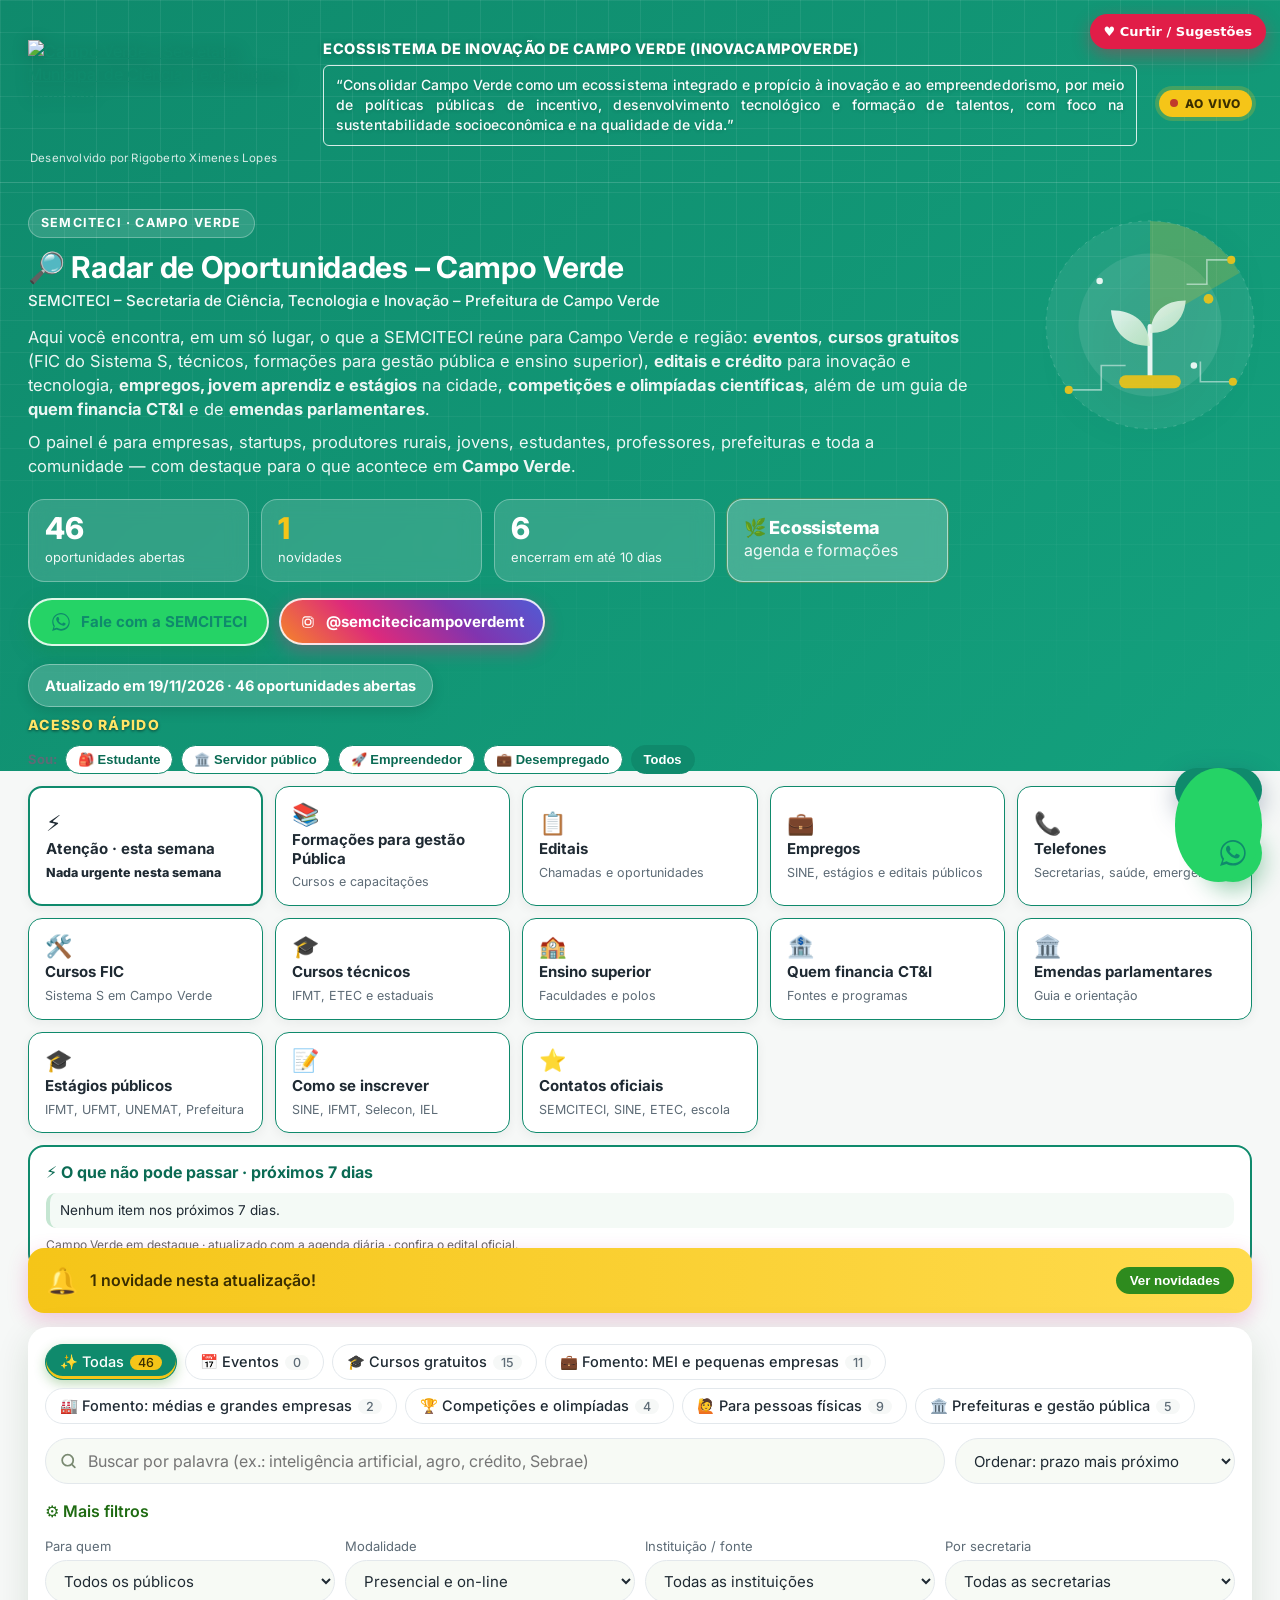
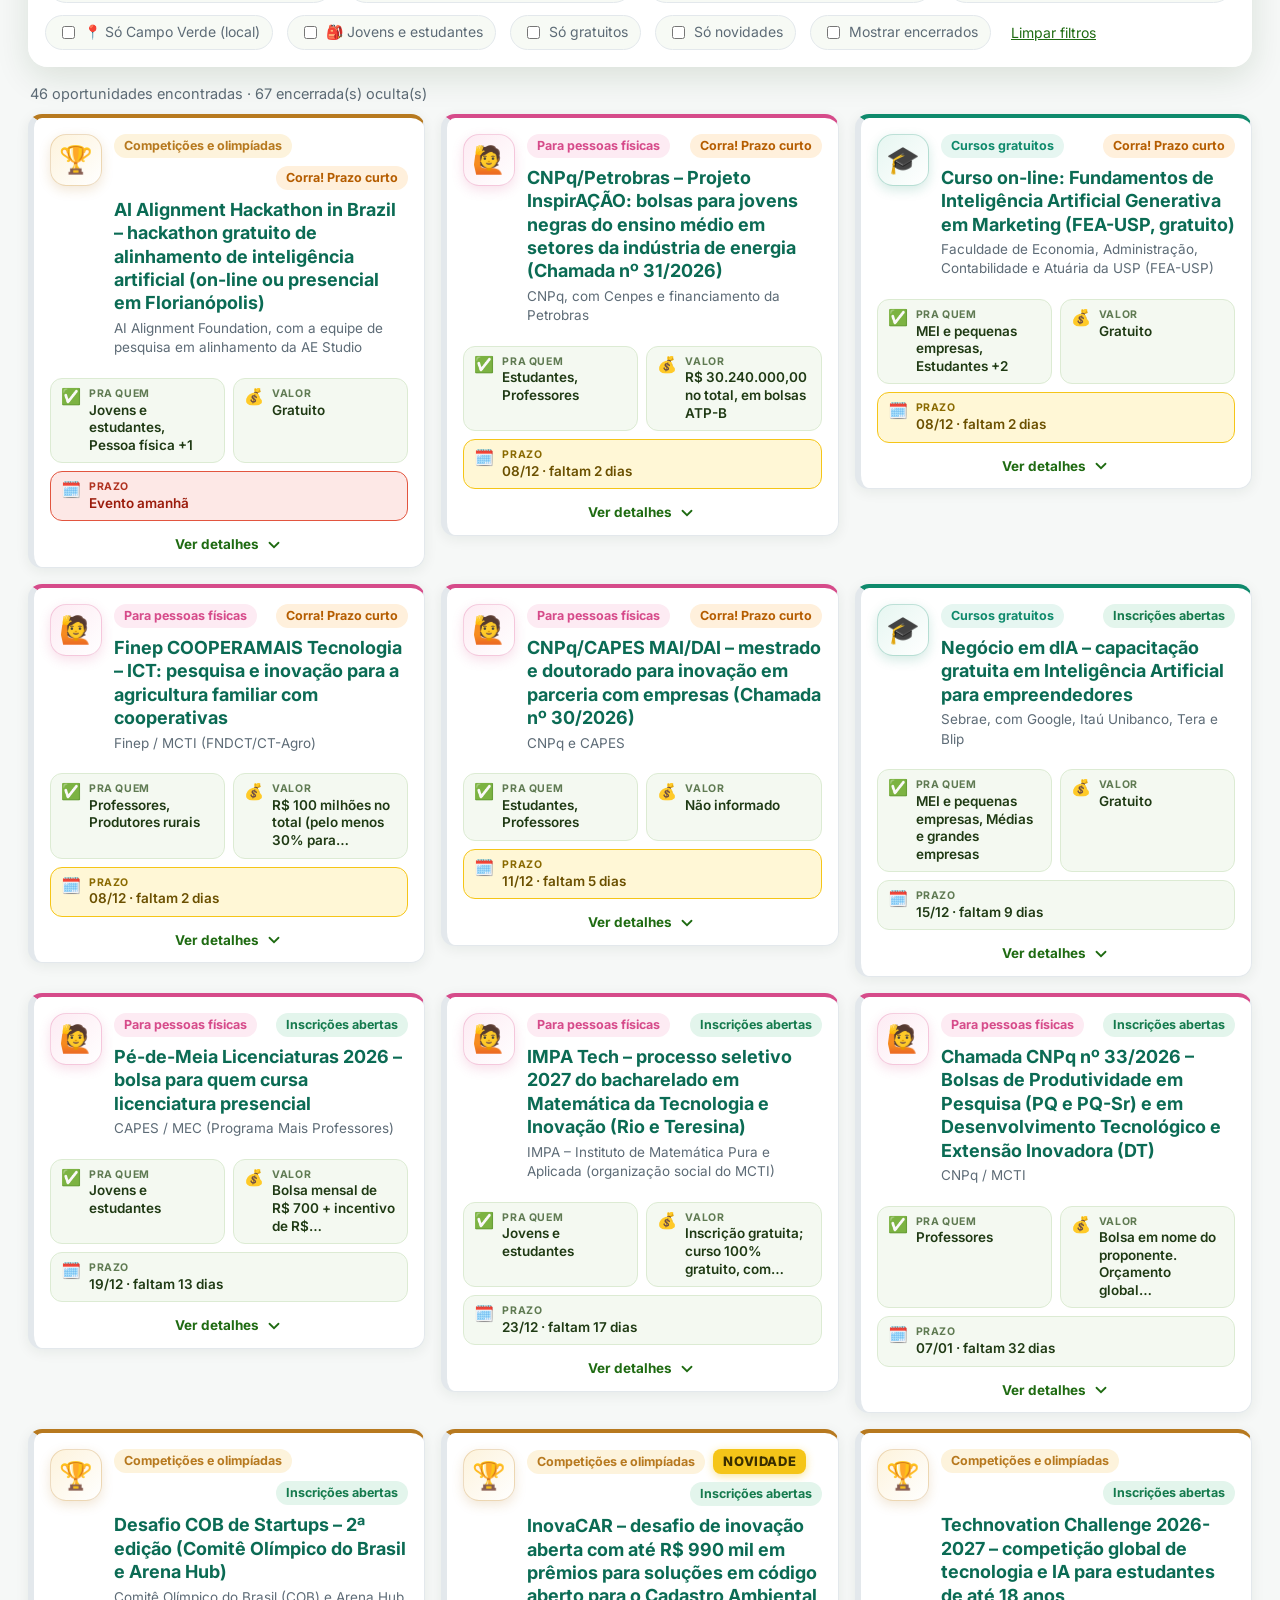
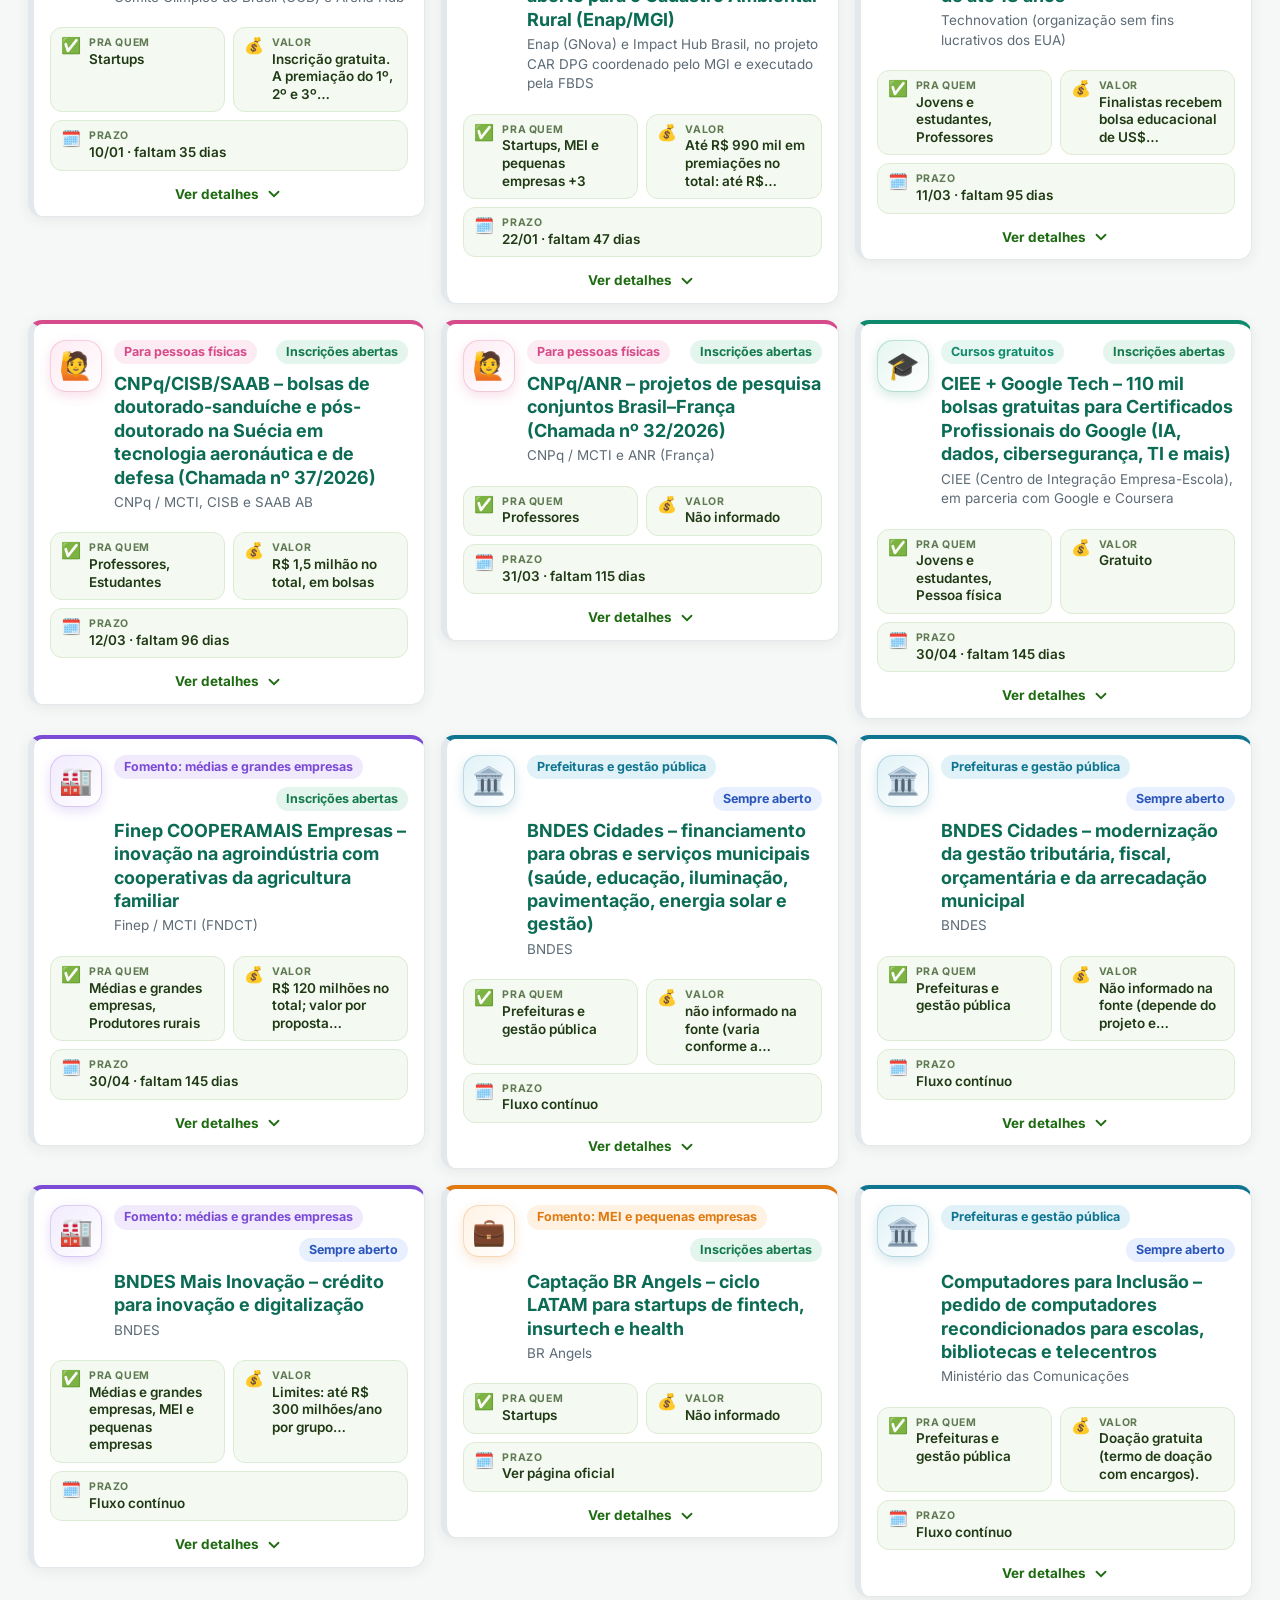
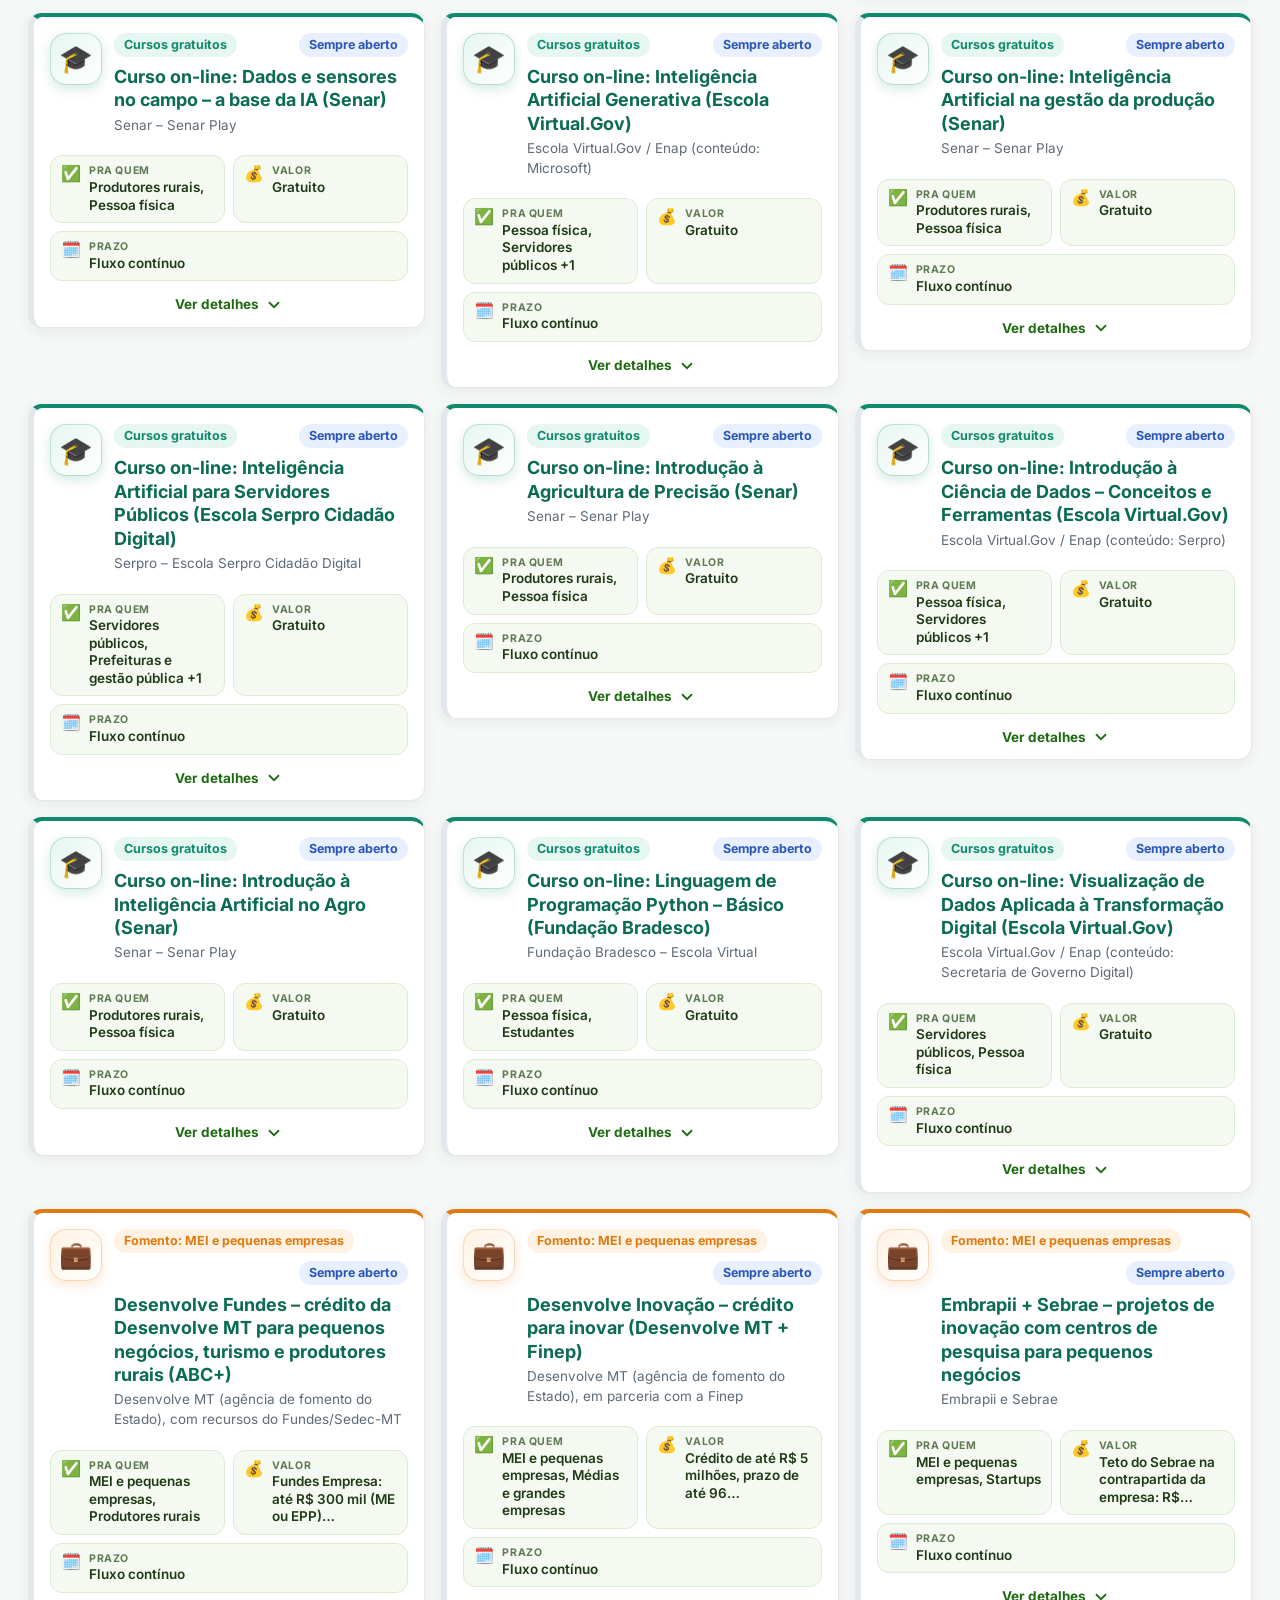
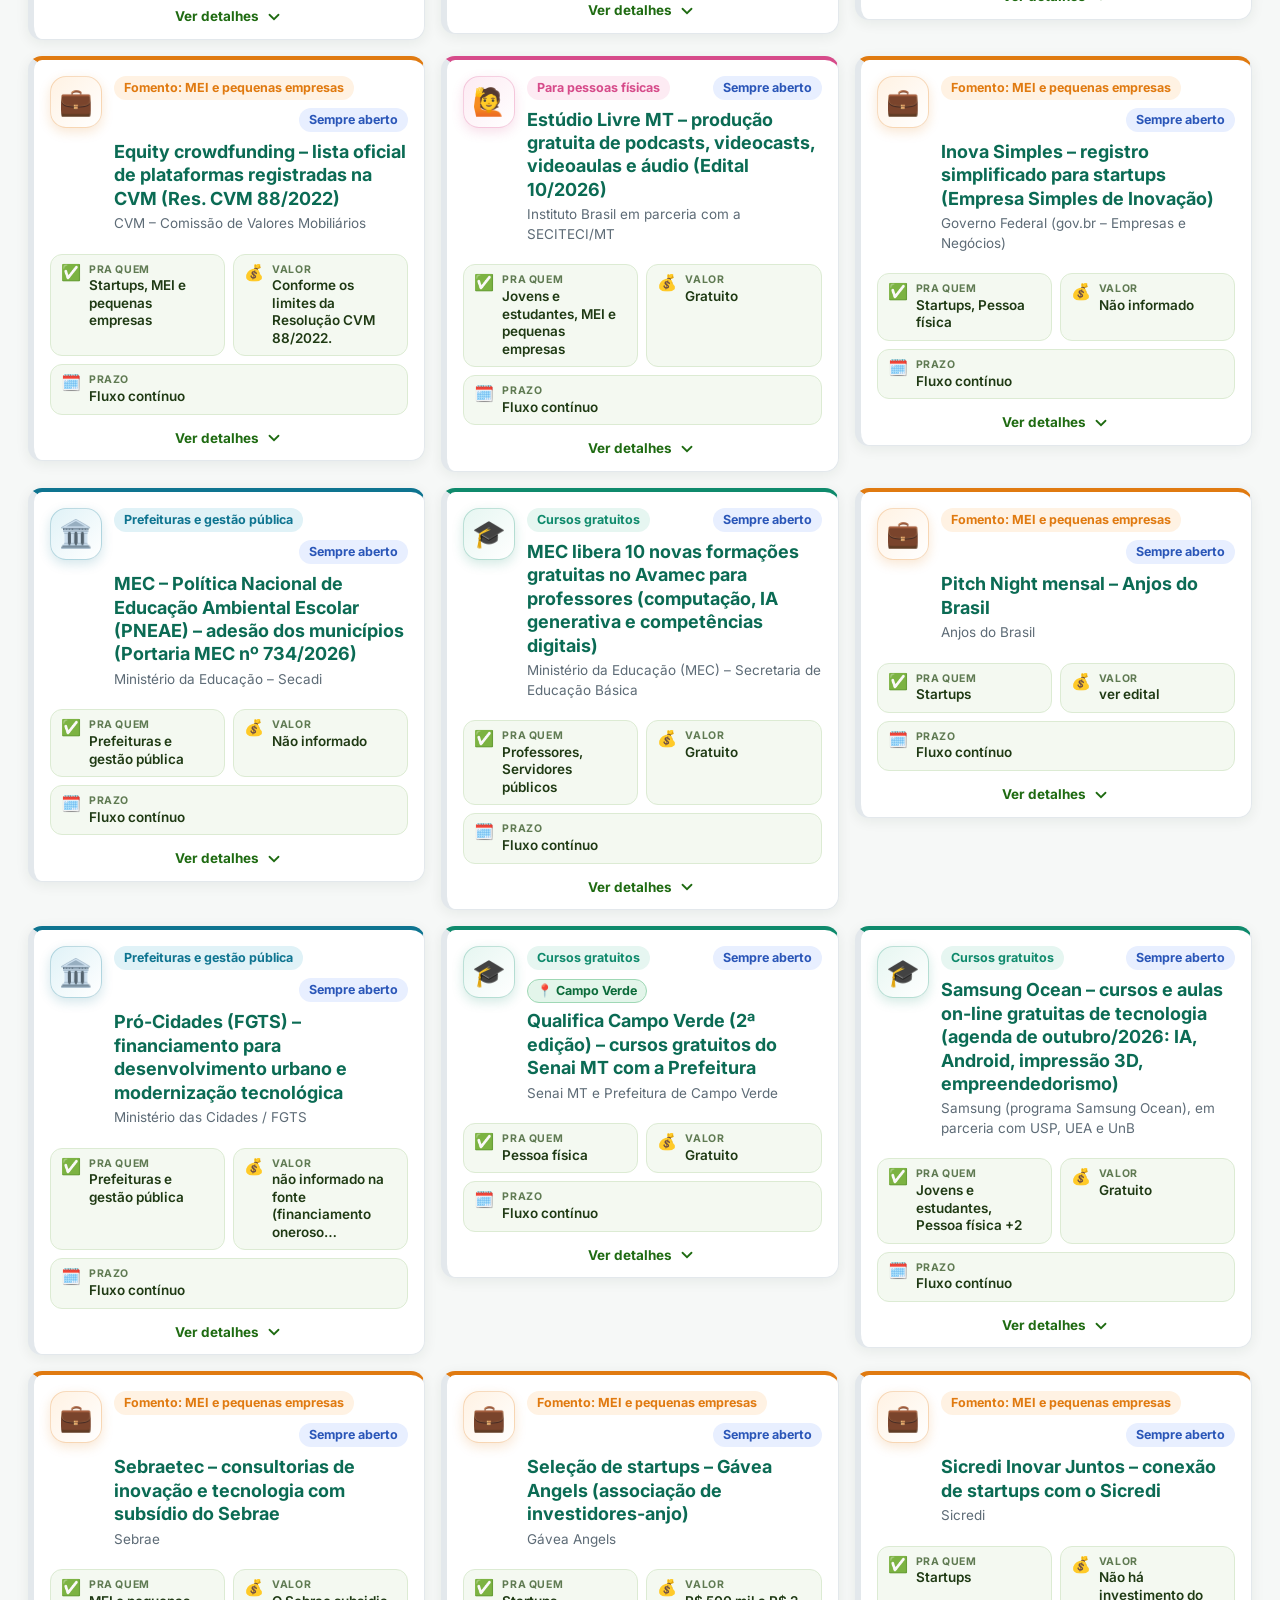
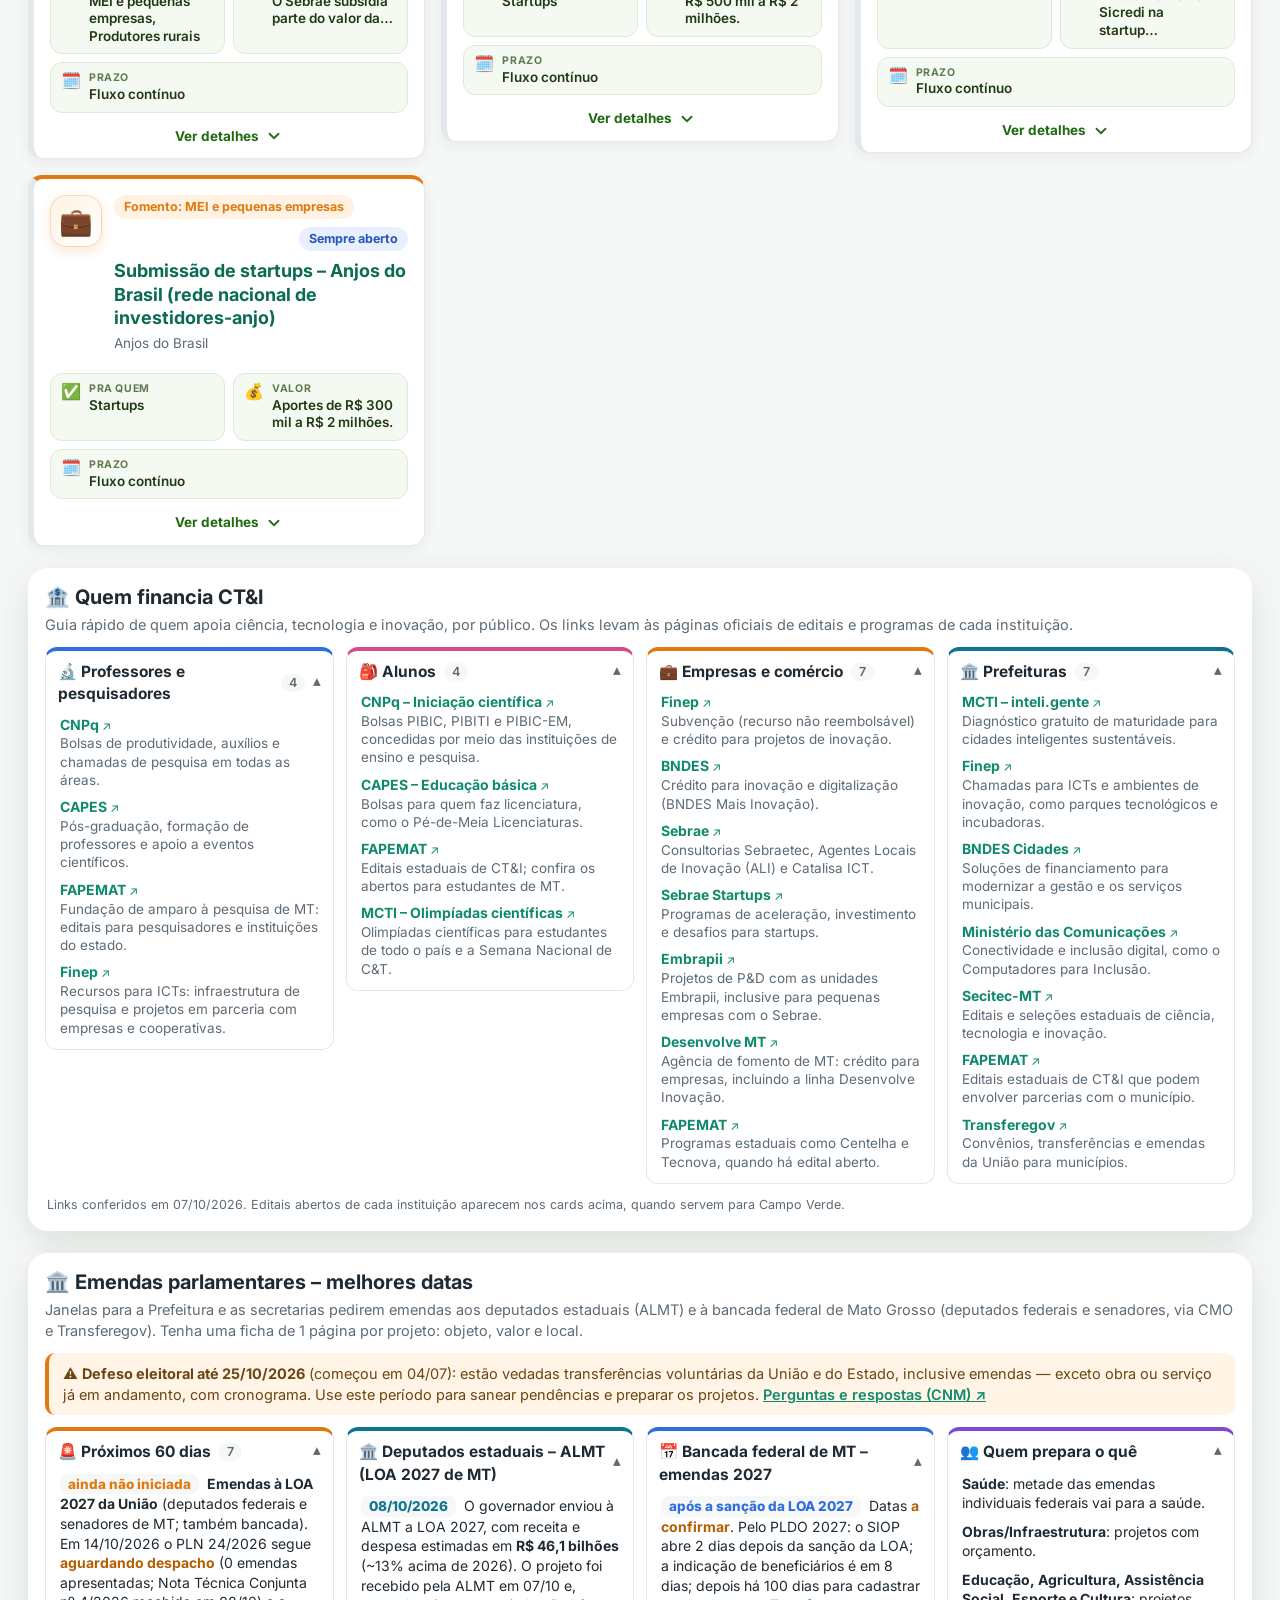
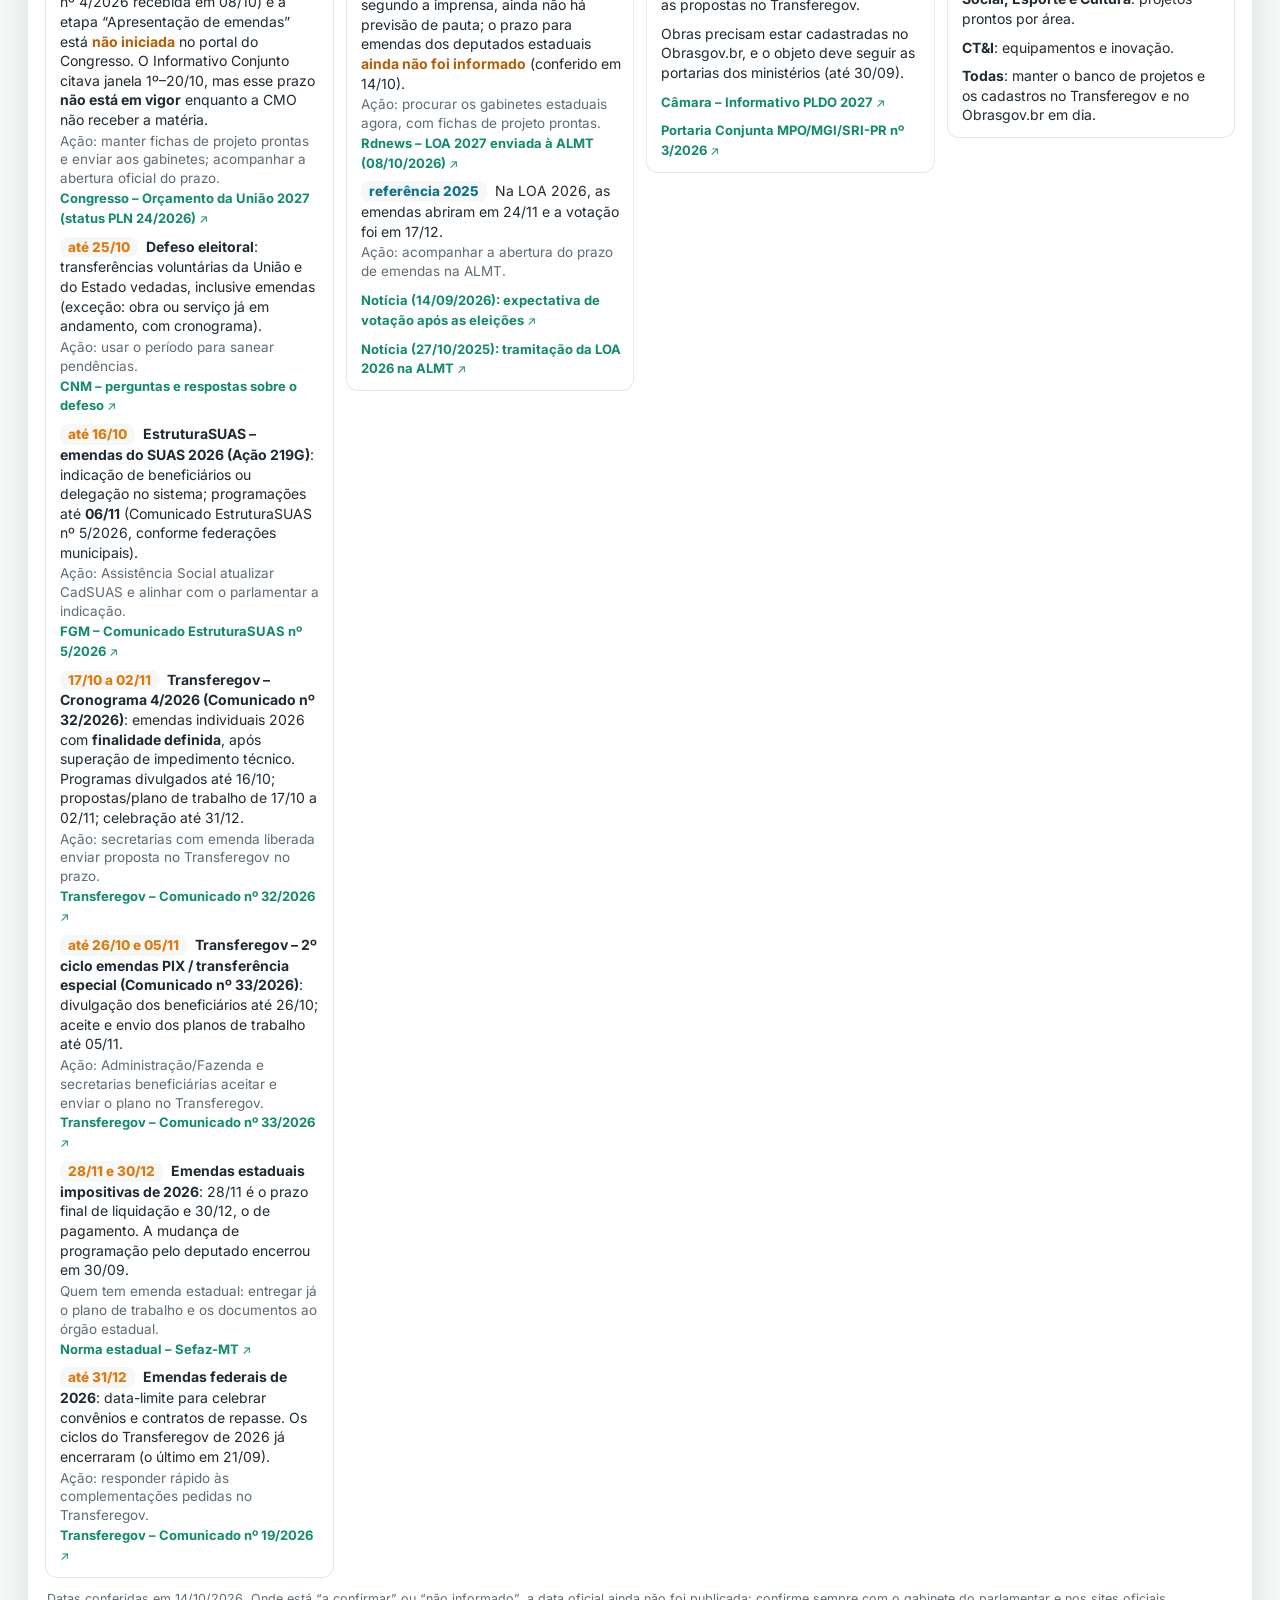
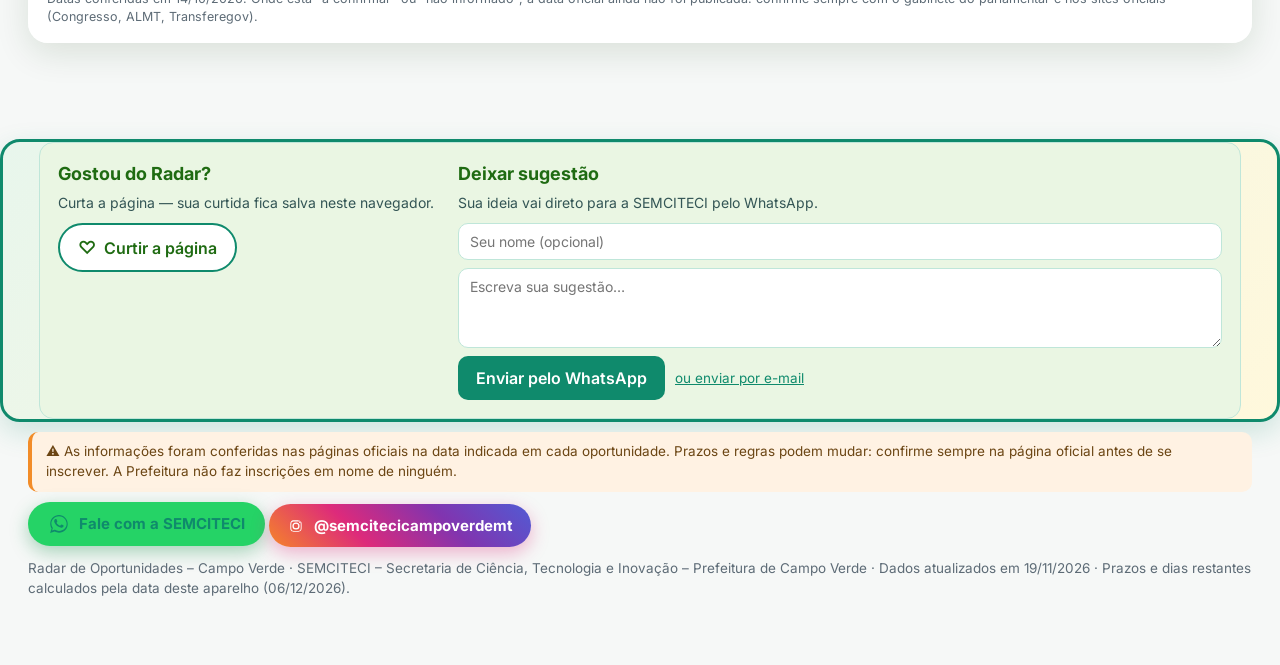
==== commit 4ecd3bed: "Radar: atualização diária 2026-11-19 (novos: InovaCAR Enap/MGI e ALI Day Sebrae Barra do Garças; enc" ====
--- a/index.html
+++ b/index.html
@@ -709,7 +709,7 @@
 <div class="toast" id="toast" role="status" aria-live="polite"></div>
 
 <script id="dados" type="application/json">{
- "atualizado_em": "2026-11-18",
+ "atualizado_em": "2026-11-19",
  "itens": [
   {
    "id": "ifmt-cv-semana-agronomia-2026",
@@ -1563,7 +1563,7 @@
    "local": "Nacional",
    "link": "https://www.finep.gov.br/e/chamada-publica/222684/755605",
    "fonte_verificada": "https://www.finep.gov.br/e/chamada-publica/222684/755605",
-   "verificado_em": "2026-11-18",
+   "verificado_em": "2026-11-19",
    "data_inclusao": "2026-10-07",
    "destaque": false,
    "observacoes": "",
@@ -5131,10 +5131,103 @@
    "secretarias_filtro": [
     "CT&I"
    ]
+  },
+  {
+   "id": "enap-inovacar-ciclo1-2026",
+   "titulo": "InovaCAR – desafio de inovação aberta com até R$ 990 mil em prêmios para soluções em código aberto para o Cadastro Ambiental Rural (Enap/MGI)",
+   "titulo_curto": "InovaCAR – soluções tecnológicas para o Cadastro Ambiental Rural (Enap/MGI)",
+   "categoria": "competicoes",
+   "publicos": [
+    "startup",
+    "mei_pequena",
+    "media_grande",
+    "pessoa_fisica",
+    "produtor_rural"
+   ],
+   "organizador": "Enap (GNova) e Impact Hub Brasil, no projeto CAR DPG coordenado pelo MGI e executado pela FBDS",
+   "instituicoes": [
+    "Enap",
+    "MGI",
+    "FBDS",
+    "Impact Hub Brasil"
+   ],
+   "resumo": "Ciclo de inovação aberta que busca soluções em código aberto para fortalecer o Sistema do Cadastro Ambiental Rural (Sicar), em três desafios: facilitar a retificação do CAR pelo pequeno produtor rural, atualizar com rapidez o mapeamento de uso e cobertura do solo e simplificar o acesso aos dados do CAR. As 15 soluções mais bem classificadas entram em aceleração remota (protótipo, modelo de negócio B2G e compras públicas).",
+   "valor": "Até R$ 990 mil em premiações no total: até R$ 50 mil por solução acelerada (até 15) e mais R$ 100 mil, R$ 80 mil e R$ 60 mil para as três melhores no Demoday (sujeito a tributos)",
+   "gratuito": true,
+   "inscricao": {
+    "ate": "2027-01-22",
+    "hora_cuiaba": null,
+    "texto": "Inscrições de 12/11/2026 a 22/01/2027, exclusivamente pela Plataforma Desafios (Enap). Pessoas físicas (CPF, 18 anos completos na premiação) e jurídicas (CNPJ ativo), brasileiras ou estrangeiras; propostas individuais ou em grupo. Horário-limite não informado na página."
+   },
+   "fluxo_continuo": false,
+   "evento": null,
+   "modalidade": "online",
+   "local": "Nacional (on-line)",
+   "link": "https://desafios.enap.gov.br/desafios/inova-car/",
+   "fonte_verificada": "https://desafios.enap.gov.br/desafios/inova-car/",
+   "verificado_em": "2026-11-19",
+   "data_inclusao": "2026-11-19",
+   "destaque": true,
+   "local_campo_verde": false,
+   "observacoes": "Página oficial da Plataforma Desafios/Enap conferida em 19/11/2026. Resultado final previsto até 19/03/2027. Continua o haCARthon de junho/2026; apoio financeiro do Governo da Noruega.",
+   "secretarias": [
+    "CT&I",
+    "Agricultura",
+    "Meio Ambiente"
+   ],
+   "secretarias_filtro": [
+    "CT&I",
+    "Agricultura",
+    "Meio Ambiente"
+   ]
+  },
+  {
+   "id": "sebrae-mt-ali-day-barra-do-garcas-2026",
+   "titulo": "ALI Day 2026 – Barra do Garças (Sebrae-MT): encontro para conectar soluções inovadoras aos desafios das empresas locais",
+   "titulo_curto": "ALI Day 2026 – Sebrae Barra do Garças",
+   "categoria": "eventos",
+   "publicos": [
+    "mei_pequena",
+    "media_grande",
+    "produtor_rural",
+    "startup",
+    "servidor_publico"
+   ],
+   "organizador": "Sebrae-MT – Programa Agentes Locais de Inovação (ALI)",
+   "instituicoes": [
+    "Sebrae-MT"
+   ],
+   "resumo": "Seminário do Sebrae-MT voltado à inovação, produtividade e construção de parcerias, conectando solucionadores (startups e fornecedores de inovação) aos desafios reais das empresas de Barra do Garças.",
+   "valor": "Gratuito",
+   "gratuito": true,
+   "inscricao": {
+    "ate": null,
+    "hora_cuiaba": null,
+    "texto": "Inscrição gratuita pela Loja Sebrae-MT (prazo de inscrição não informado na fonte). Público: MEI, ME, EPP, médias e grandes empresas, produtor rural, artesão, instituições públicas e sem fins lucrativos."
+   },
+   "fluxo_continuo": false,
+   "evento": {
+    "inicio": "2026-11-28",
+    "fim": "2026-11-28",
+    "horario": "8h"
+   },
+   "modalidade": "presencial",
+   "local": "Sebrae Barra do Garças – Av. Min. João Alberto, 1374, Centro, Barra do Garças – MT",
+   "link": "https://mt.loja.sebrae.com.br/ali-day-2026-ev-1006410",
+   "fonte_verificada": "https://mt.loja.sebrae.com.br/ali-day-2026-ev-1006410",
+   "verificado_em": "2026-11-19",
+   "data_inclusao": "2026-11-19",
+   "destaque": false,
+   "local_campo_verde": false,
+   "observacoes": "Página oficial da Loja Sebrae-MT conferida em 19/11/2026: 28/11 às 8h, gratuito. Ação de inovação de Barra do Garças (monitoramento das cidades-referência).",
+   "secretarias_filtro": [
+    "CT&I"
+   ]
   }
  ],
  "novidades_ids": [
-  "ai-alignment-hackathon-brasil-2026"
+  "sebrae-mt-ali-day-barra-do-garcas-2026",
+  "enap-inovacar-ciclo1-2026"
  ]
 }</script>
 <script>
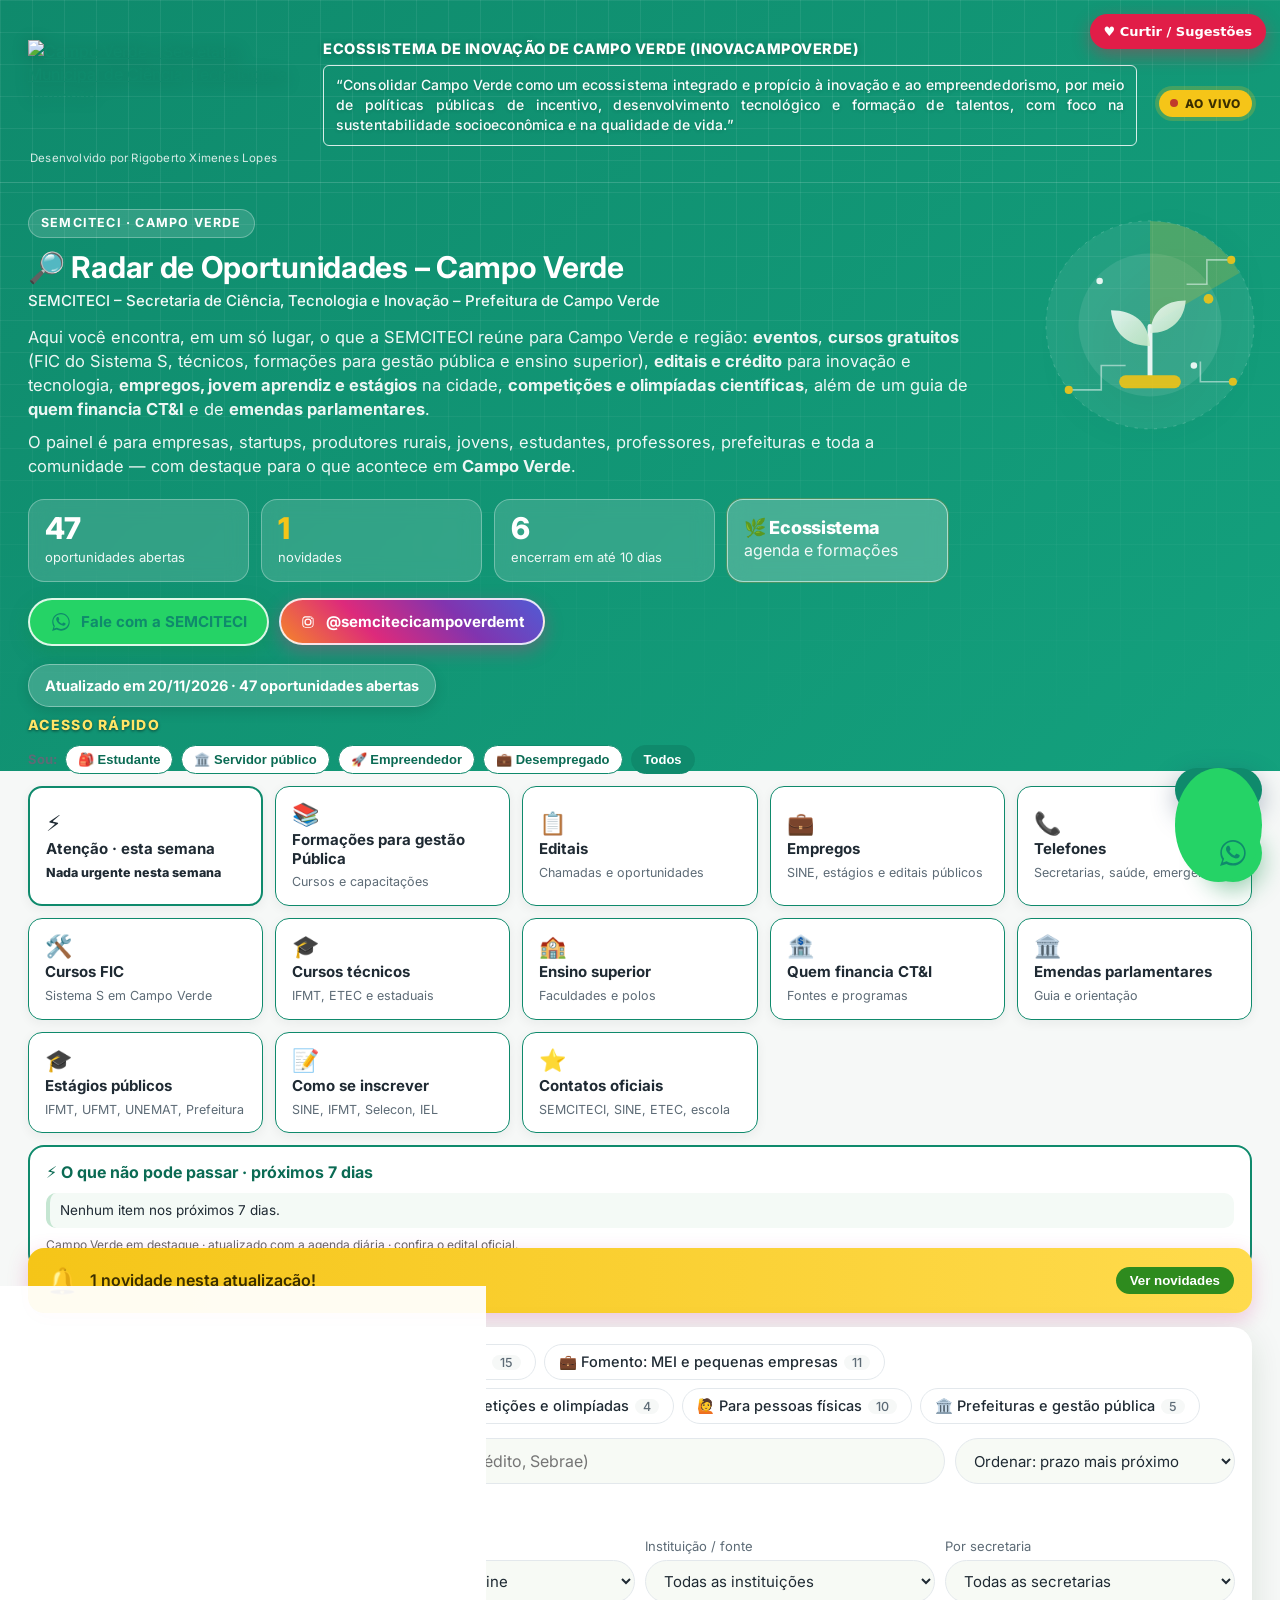
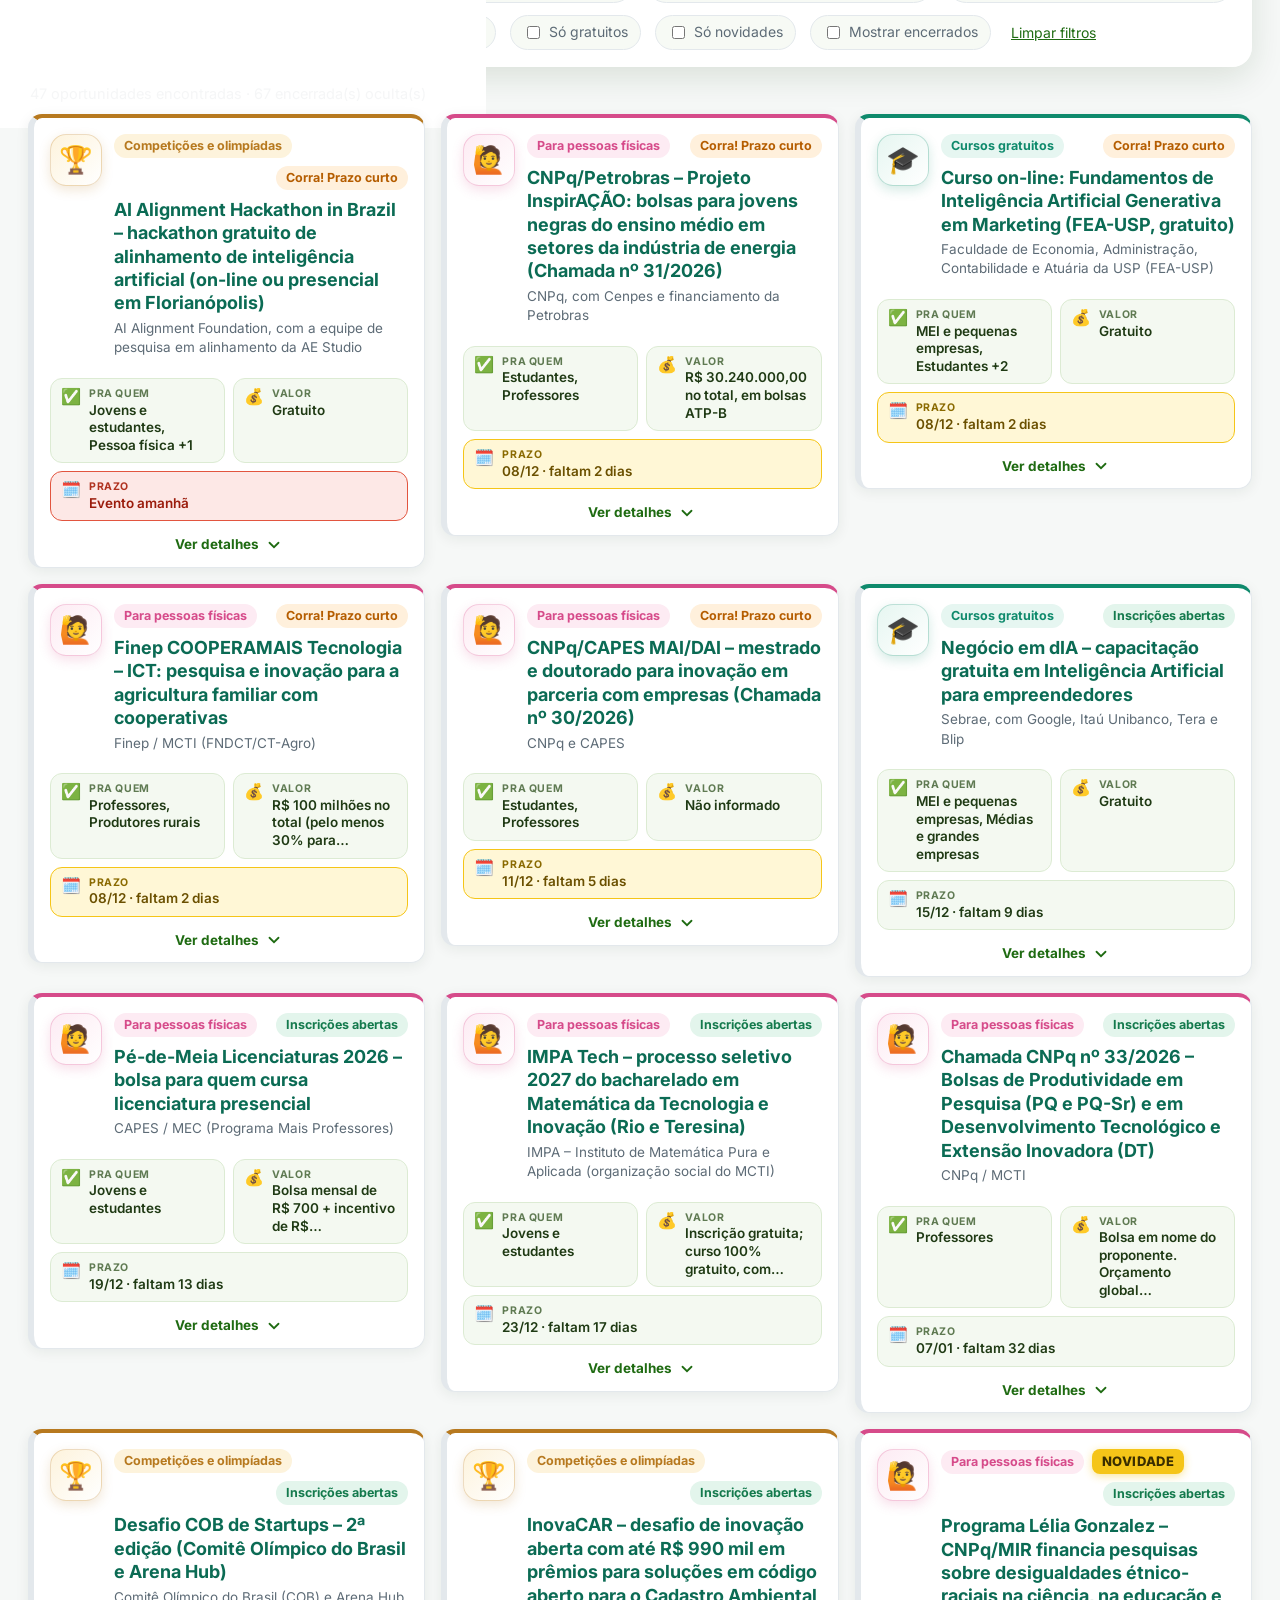
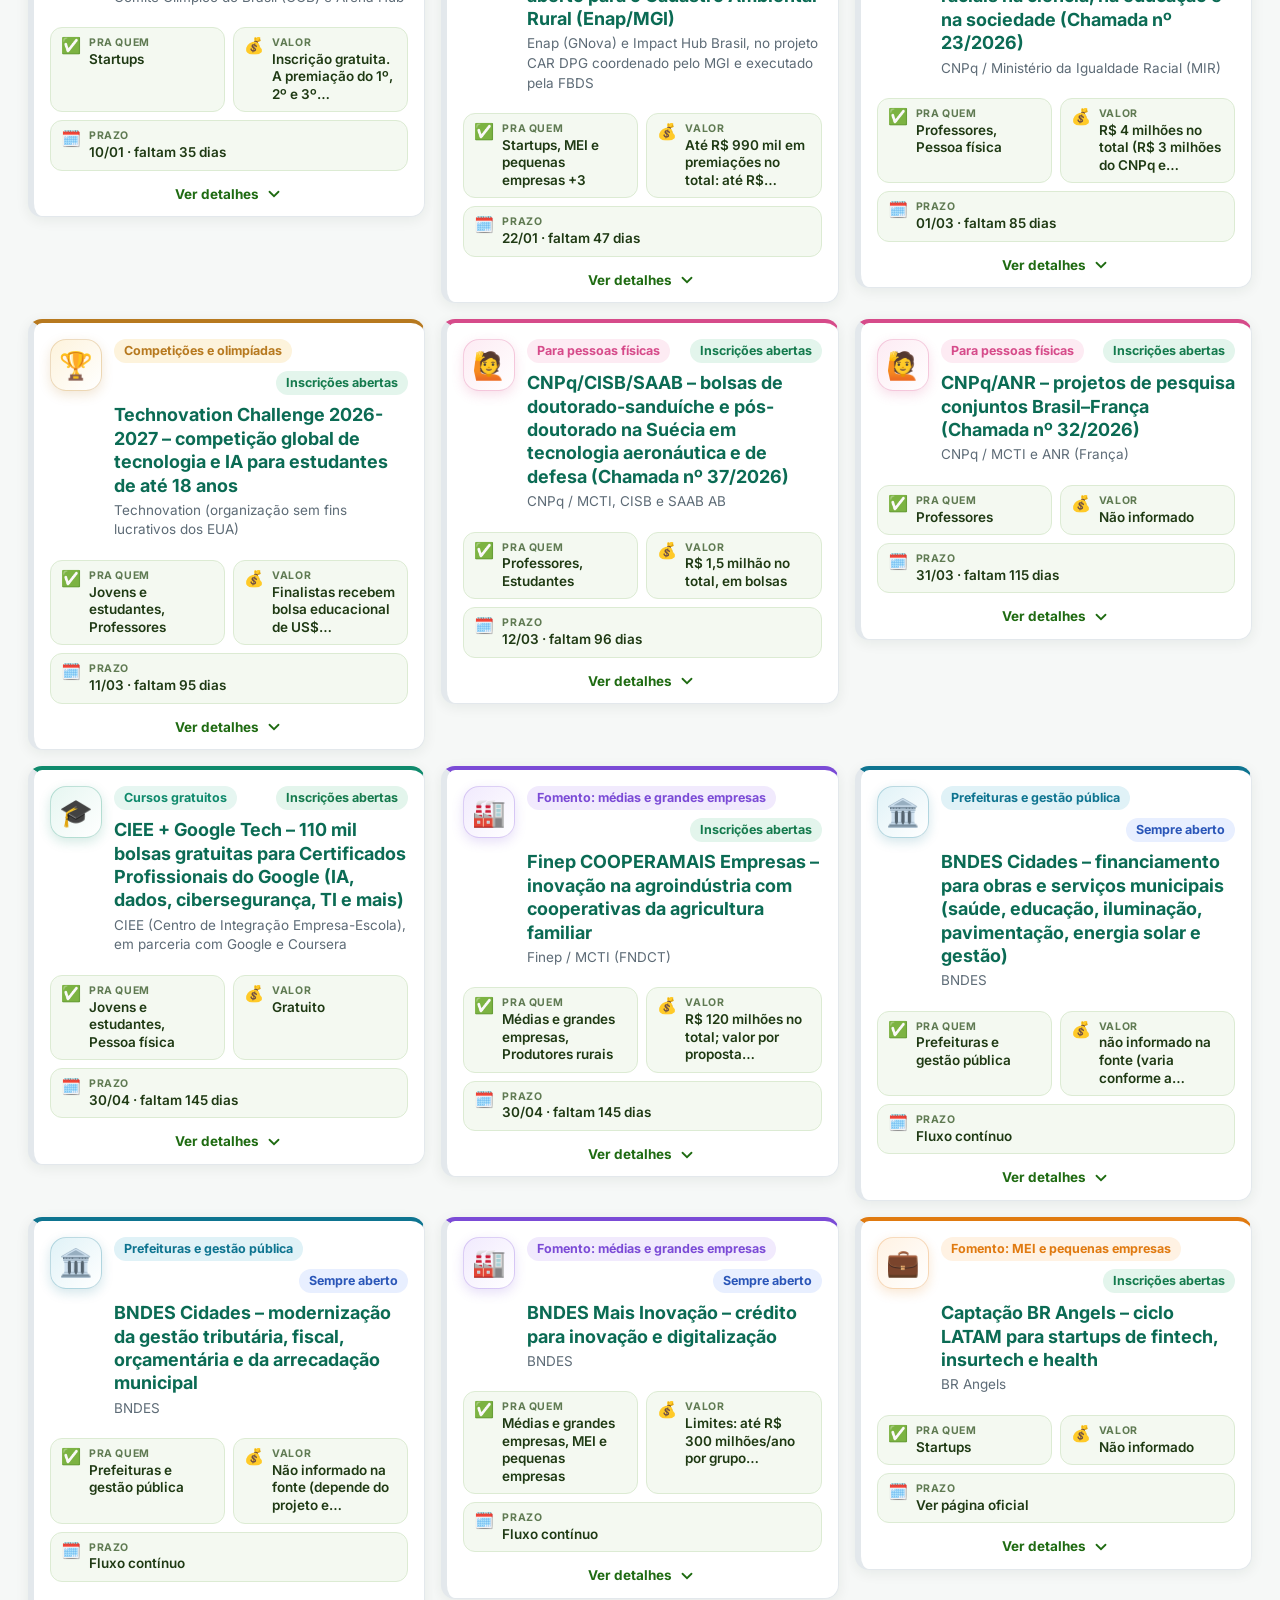
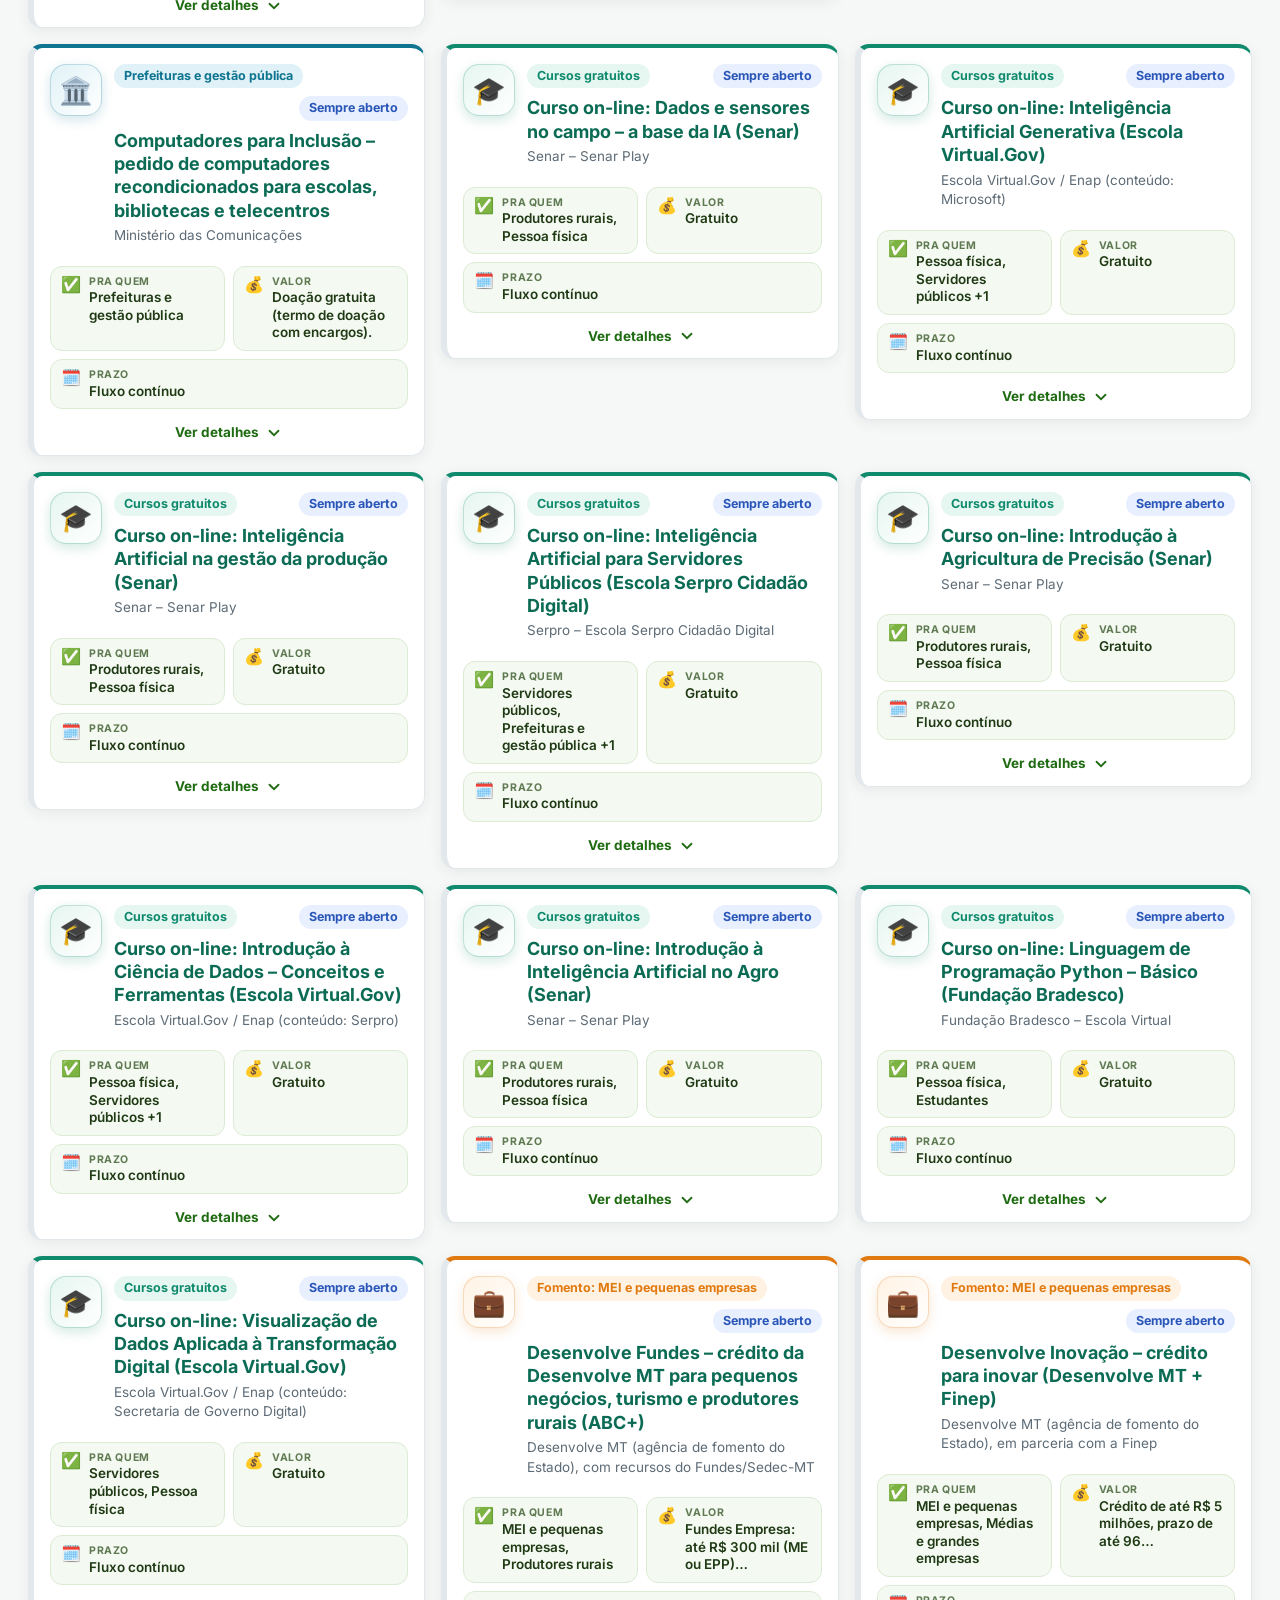
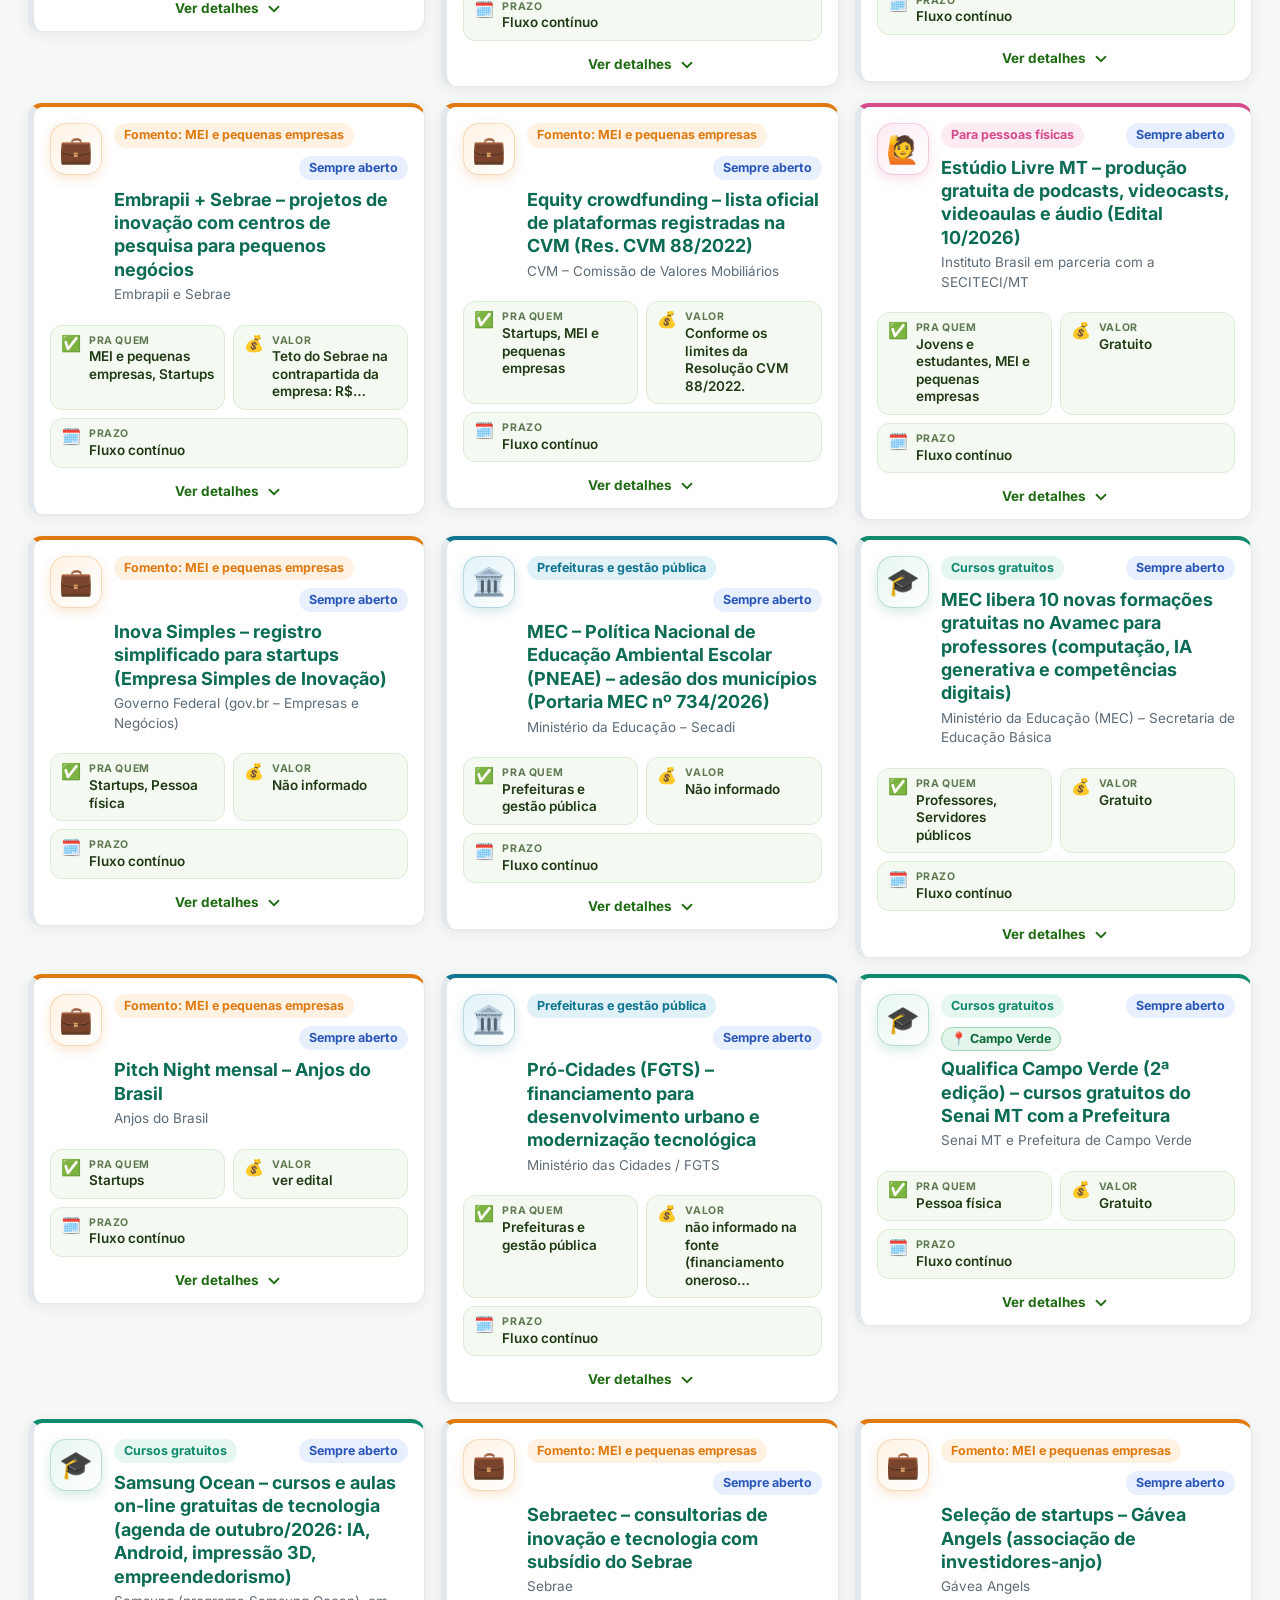
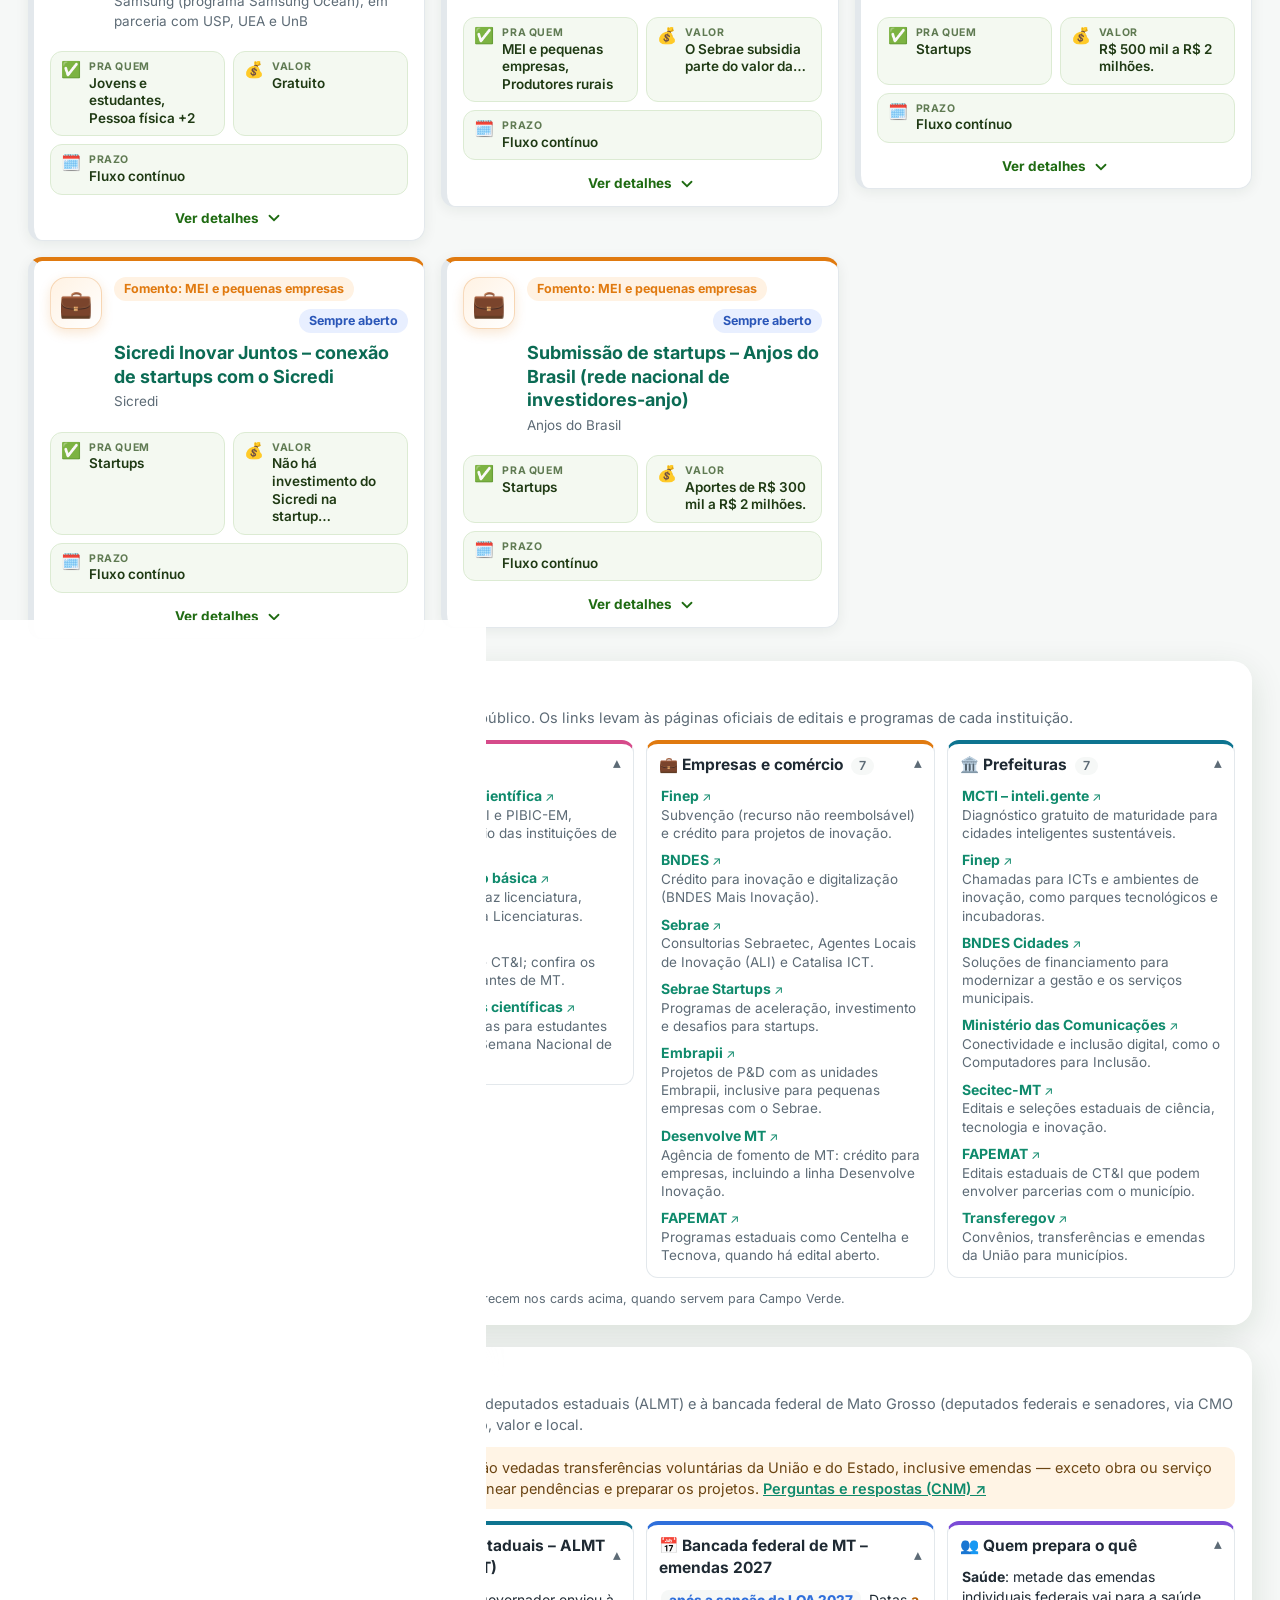
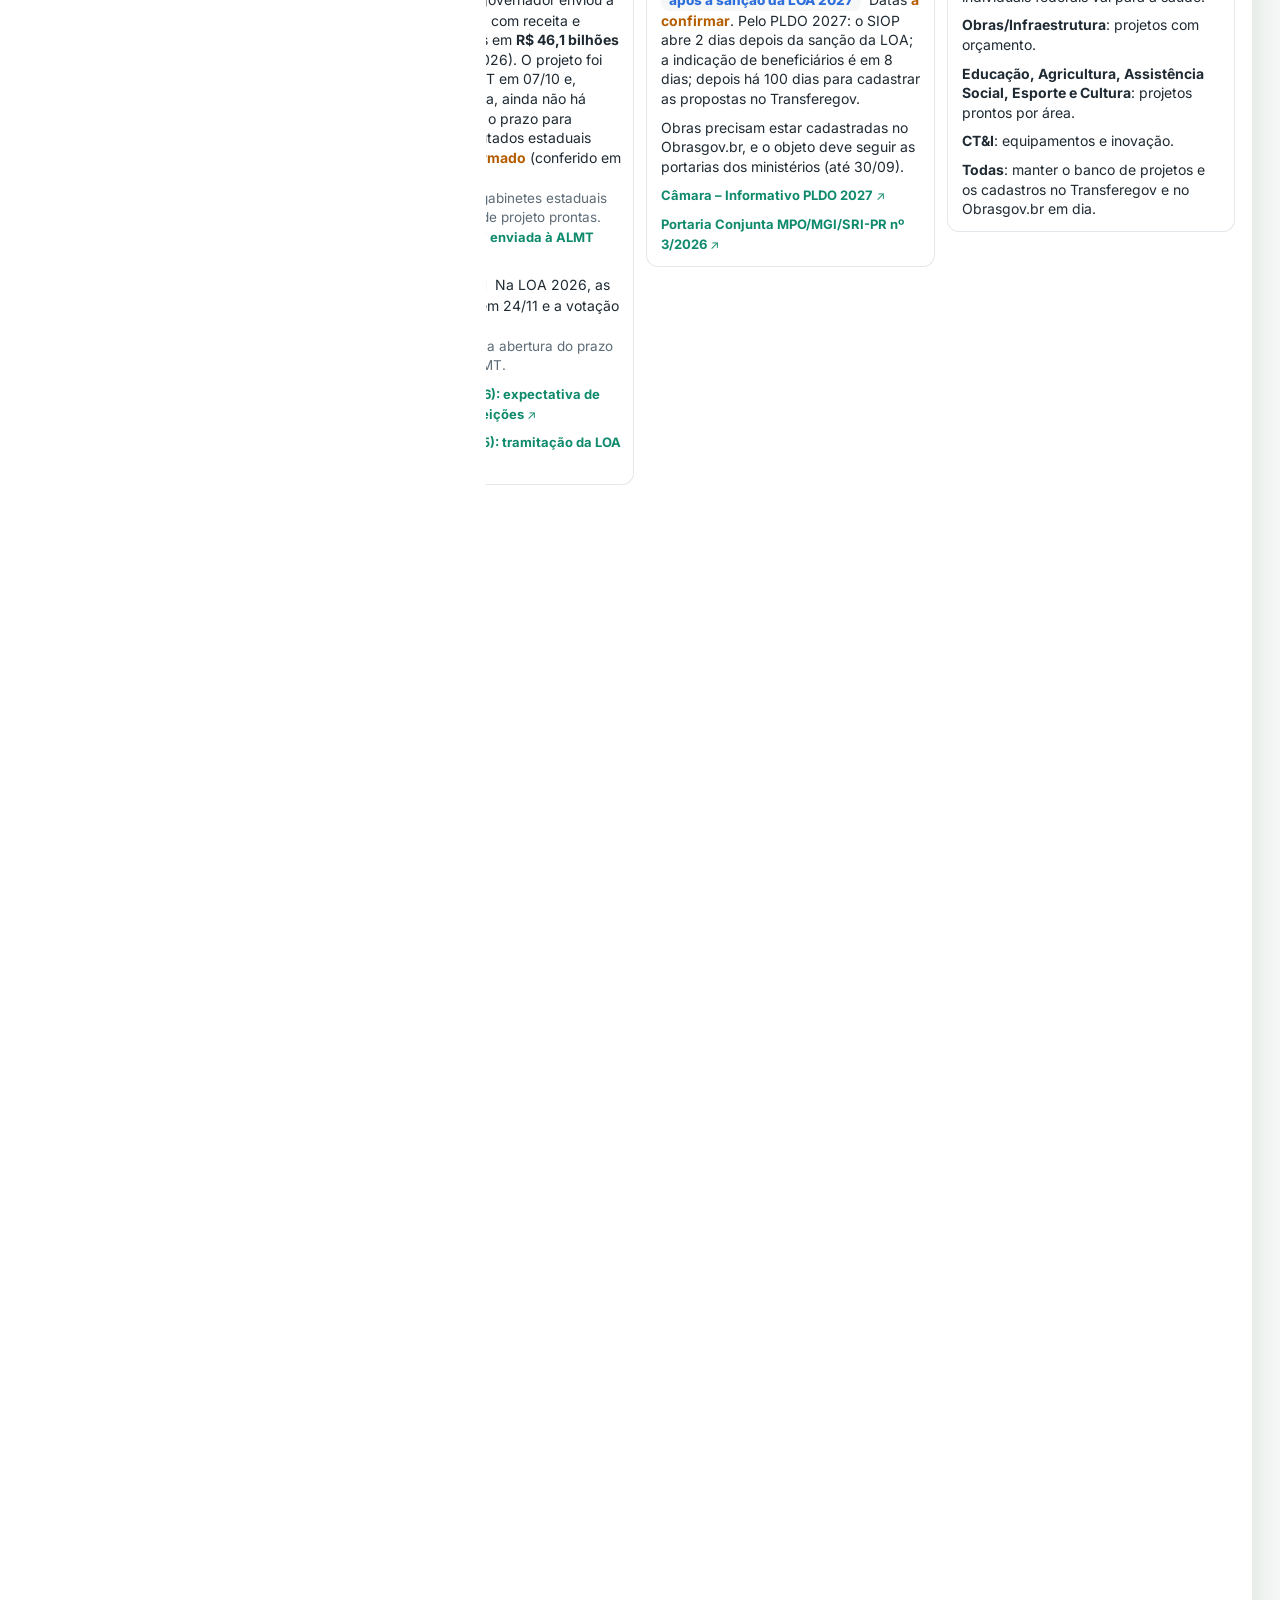
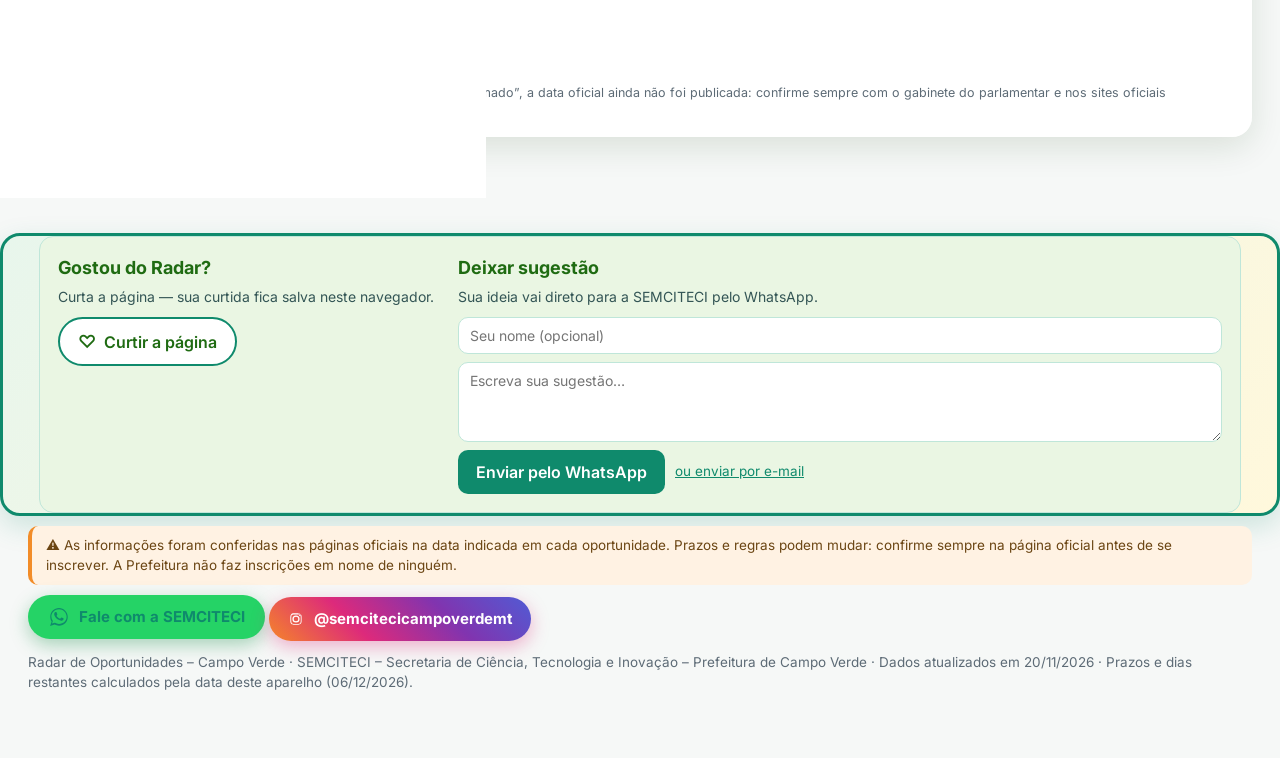
==== commit 1d86fbde: "Radar: atualização diária 2026-11-20 (novo: Programa Lélia Gonzalez CNPq/MIR 23/2026; atualizado: SN" ====
--- a/index.html
+++ b/index.html
@@ -709,7 +709,7 @@
 <div class="toast" id="toast" role="status" aria-live="polite"></div>
 
 <script id="dados" type="application/json">{
- "atualizado_em": "2026-11-19",
+ "atualizado_em": "2026-11-20",
  "itens": [
   {
    "id": "ifmt-cv-semana-agronomia-2026",
@@ -851,27 +851,27 @@
     "Governo Federal"
    ],
    "resumo": "Semana nacional de divulgação científica, com o tema “Ciência Delas”, que destaca o protagonismo de mulheres e meninas na ciência, tecnologia e inovação. A programação acontece em instituições de todo o país.",
-   "valor": "não informado na fonte",
-   "gratuito": null,
+   "valor": "Gratuito (atividades abertas ao público)",
+   "gratuito": true,
    "inscricao": {
     "ate": null,
     "hora_cuiaba": null,
-    "texto": "Forma de participação e inscrição: não informado na fonte (varia conforme a programação local)."
+    "texto": "Atividades abertas ao público; inscrição não informada na fonte (varia conforme a programação local)."
    },
    "fluxo_continuo": false,
    "evento": {
-    "inicio": "2026-10-26",
-    "fim": "2026-10-30",
+    "inicio": "2026-11-24",
+    "fim": "2026-11-29",
     "horario": "horário não informado na fonte"
    },
    "modalidade": "presencial",
-   "local": "Todo o Brasil (programação local)",
-   "link": "https://www.gov.br/mcti/pt-br/acompanhe-o-mcti/popciencia",
-   "fonte_verificada": "https://www.gov.br/mcti/pt-br/acompanhe-o-mcti/popciencia",
-   "verificado_em": "2026-10-07",
+   "local": "Brasília-DF (programação nacional na Esplanada dos Ministérios) e atividades locais em todo o Brasil",
+   "link": "https://www.gov.br/mcti/pt-br/acompanhe-o-mcti/noticias/2026/11/snct-2026-mobiliza-o-pais-e-prepara-grande-encontro-da-ciencia-em-brasilia",
+   "fonte_verificada": "https://www.gov.br/mcti/pt-br/acompanhe-o-mcti/noticias/2026/11/snct-2026-mobiliza-o-pais-e-prepara-grande-encontro-da-ciencia-em-brasilia",
+   "verificado_em": "2026-11-20",
    "data_inclusao": "2026-10-07",
    "destaque": true,
-   "observacoes": "O MCTI informa que a SNCT 2026 está “prevista” para 26 a 30 de outubro de 2026.",
+   "observacoes": "Datas atualizadas em 20/11/2026: o MCTI informou (notícia de 09/11/2026) que a programação nacional da 23ª SNCT será de 24 a 29/11/2026, na Esplanada dos Ministérios, com exposições, feira de ciências, palestras e premiação das olimpíadas científicas, abertas ao público. A previsão anterior (26 a 30/10) não se confirmou.",
    "secretarias_filtro": [
     "CT&I"
    ]
@@ -2033,7 +2033,7 @@
    "inscricao": {
     "ate": null,
     "hora_cuiaba": null,
-    "texto": "Ingressos no Sympla a partir de 1º/10/2026 (lotes R$ 60 / R$ 80 / R$ 100). Chamada de palestrantes (palestras e workshops) aberta de 25/09 a 20/10/2026; resultado até 31/10."
+    "texto": "Ingressos esgotados (1º e 2º lotes vendidos, segundo o site oficial em 20/11/2026); há lista de espera para possível nova liberação de vagas. Chamada de palestrantes encerrada em 20/10/2026."
    },
    "fluxo_continuo": false,
    "evento": {
@@ -2045,10 +2045,10 @@
    "local": "Sinop – Sebrae Sinop (Av. José Teobaldo Anschau, 232)",
    "link": "https://www.devfestnortao.com.br/",
    "fonte_verificada": "https://www.devfestnortao.com.br/",
-   "verificado_em": "2026-11-18",
+   "verificado_em": "2026-11-20",
    "data_inclusao": "2026-10-07",
    "destaque": true,
-   "observacoes": "Chamada de palestrantes (palestras e workshops) até 20/10/2026; resultado até 31/10; grade publicada até 8/11, segundo o site oficial.",
+   "observacoes": "Site oficial em 20/11/2026: 'Todos os ingressos foram vendidos' – lista de espera no site. Evento 04 e 05/12/2026 no Sebrae Sinop (Av. José Teobaldo Anschau, 232).",
    "secretarias_filtro": [
     "CT&I"
    ]
@@ -5223,11 +5223,46 @@
    "secretarias_filtro": [
     "CT&I"
    ]
+  },
+  {
+   "id": "cnpq-mir-23-2026-lelia-gonzalez",
+   "titulo": "Programa Lélia Gonzalez – CNPq/MIR financia pesquisas sobre desigualdades étnico-raciais na ciência, na educação e na sociedade (Chamada nº 23/2026)",
+   "titulo_curto": "Programa Lélia Gonzalez – pesquisas sobre desigualdades étnico-raciais (CNPq/MIR)",
+   "categoria": "pessoas_fisicas",
+   "publicos": [
+    "professor",
+    "pessoa_fisica"
+   ],
+   "organizador": "CNPq / Ministério da Igualdade Racial (MIR)",
+   "instituicoes": [
+    "CNPq/CAPES"
+   ],
+   "resumo": "Chamada pública para fomentar a produção científica sobre a formação e a reprodução das desigualdades étnico-raciais e suas implicações para a ciência, a educação e a sociedade brasileiras, com projetos coordenados por pesquisadores doutores vinculados a instituições de pesquisa.",
+   "valor": "R$ 4 milhões no total (R$ 3 milhões do CNPq e R$ 1 milhão do MIR); até R$ 400 mil por projeto",
+   "gratuito": false,
+   "inscricao": {
+    "ate": "2027-03-01",
+    "hora_cuiaba": "22:59",
+    "texto": "Inscrições de 19/11/2026 a 01/03/2027, até 23h59 de Brasília (22h59 de Cuiabá), pela Plataforma Integrada Carlos Chagas. Uma proposta por proponente."
+   },
+   "fluxo_continuo": false,
+   "evento": null,
+   "modalidade": "online",
+   "local": "Nacional",
+   "link": "https://www.gov.br/cnpq/pt-br/chamadas/todas-as-chamadas/chamadas-2026/chamada-no-23-2026/chamada-publica-cnpq-N-23-2026",
+   "fonte_verificada": "https://www.gov.br/cnpq/pt-br/chamadas/todas-as-chamadas/chamadas-2026/chamada-no-23-2026/Chamada_Lelia_Gonzalez_23_2026.pdf",
+   "verificado_em": "2026-11-20",
+   "data_inclusao": "2026-11-20",
+   "destaque": false,
+   "local_campo_verde": false,
+   "observacoes": "Proponente com título de doutor e Lattes atualizado, com vínculo a instituição de execução (ICT pública ou privada sem fins lucrativos). Recursos liberados em pelo menos 2 parcelas anuais. Chamada publicada em 19/11/2026 no portal do CNPq.",
+   "secretarias_filtro": [
+    "CT&I"
+   ]
   }
  ],
  "novidades_ids": [
-  "sebrae-mt-ali-day-barra-do-garcas-2026",
-  "enap-inovacar-ciclo1-2026"
+  "cnpq-mir-23-2026-lelia-gonzalez"
  ]
 }</script>
 <script>
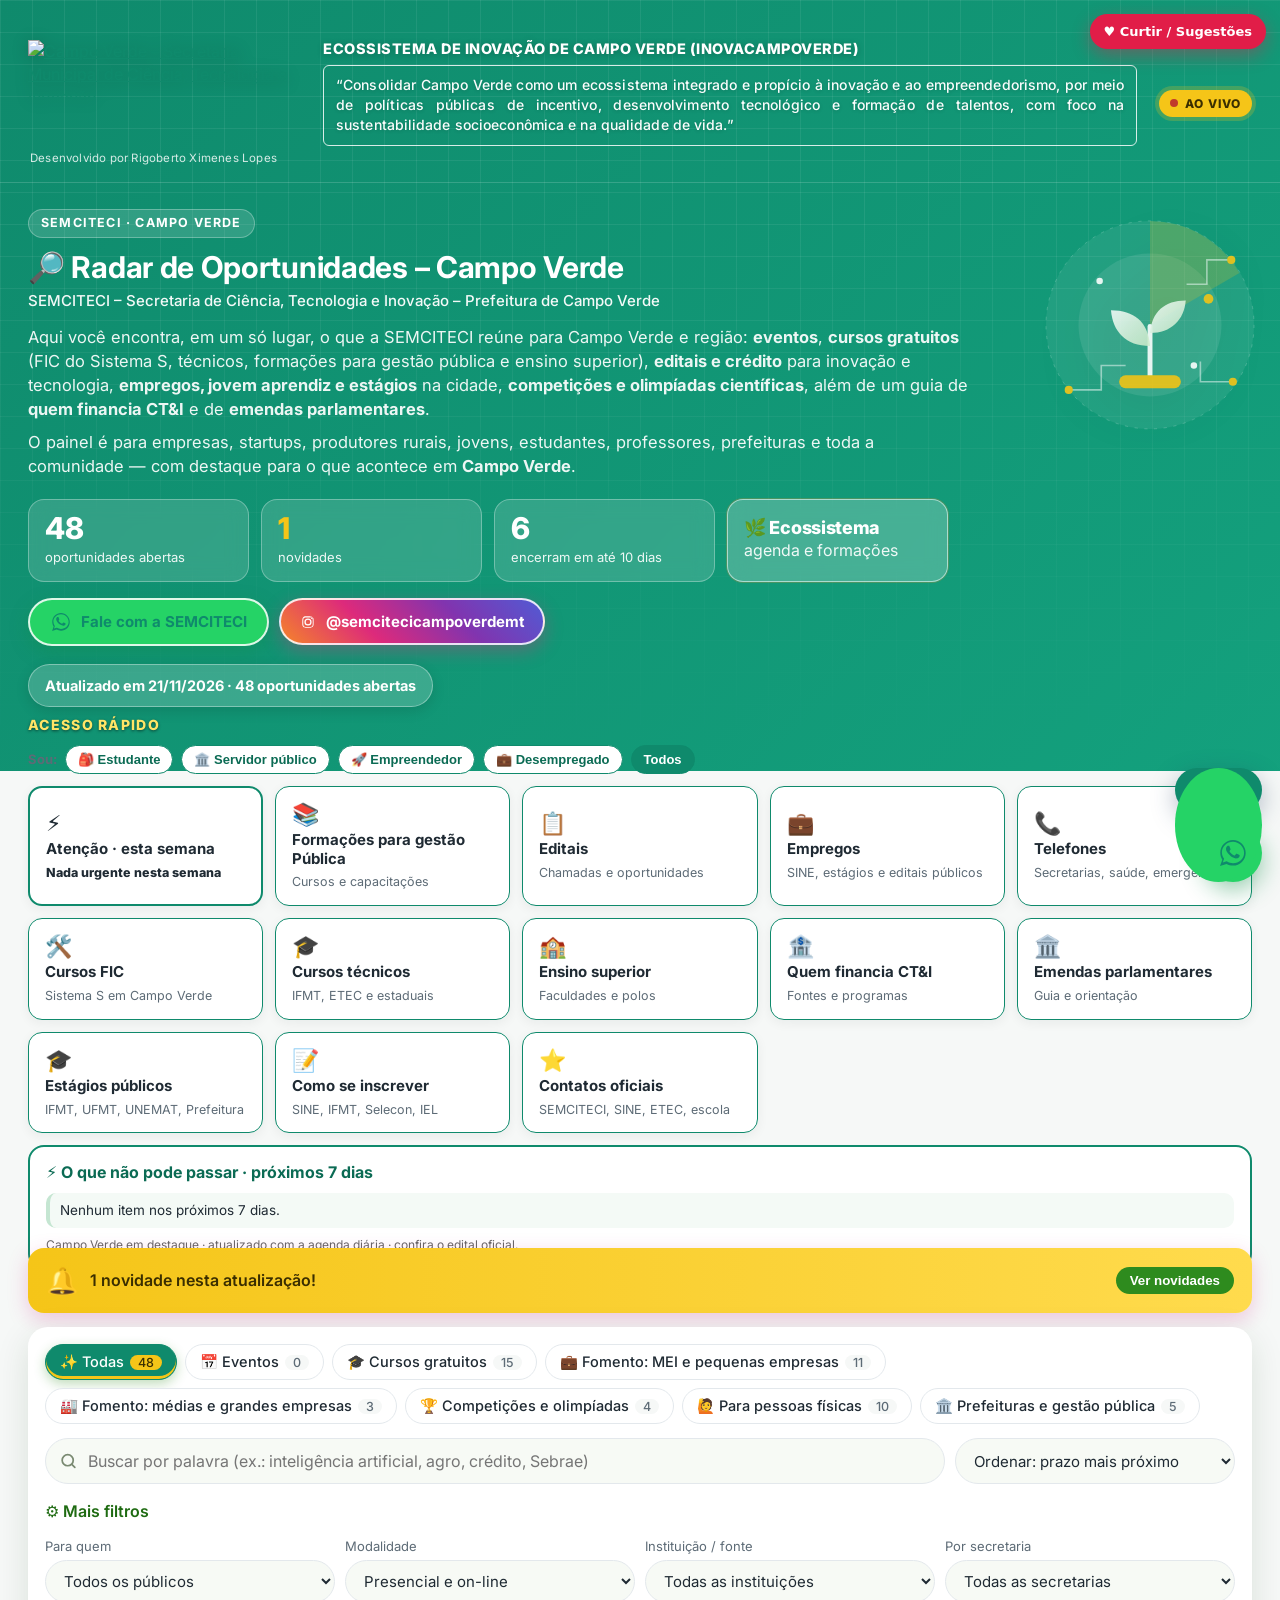
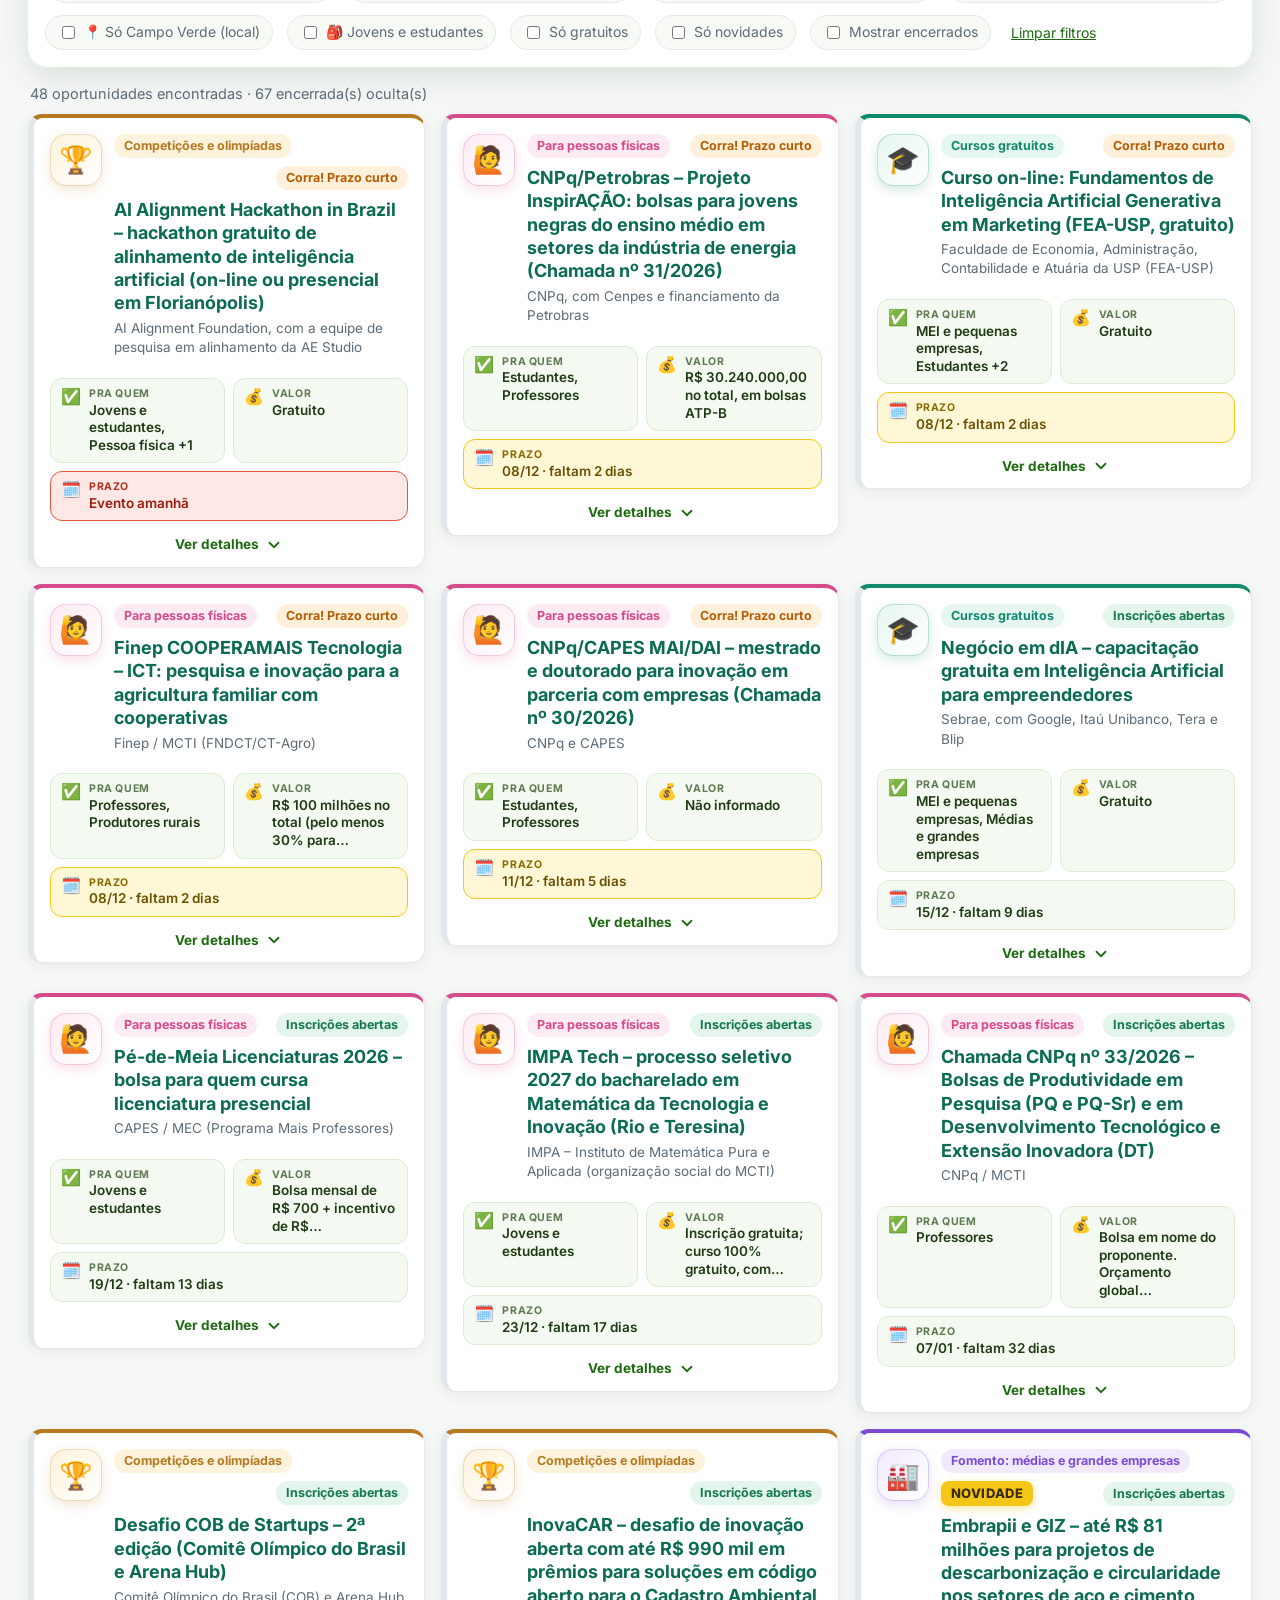
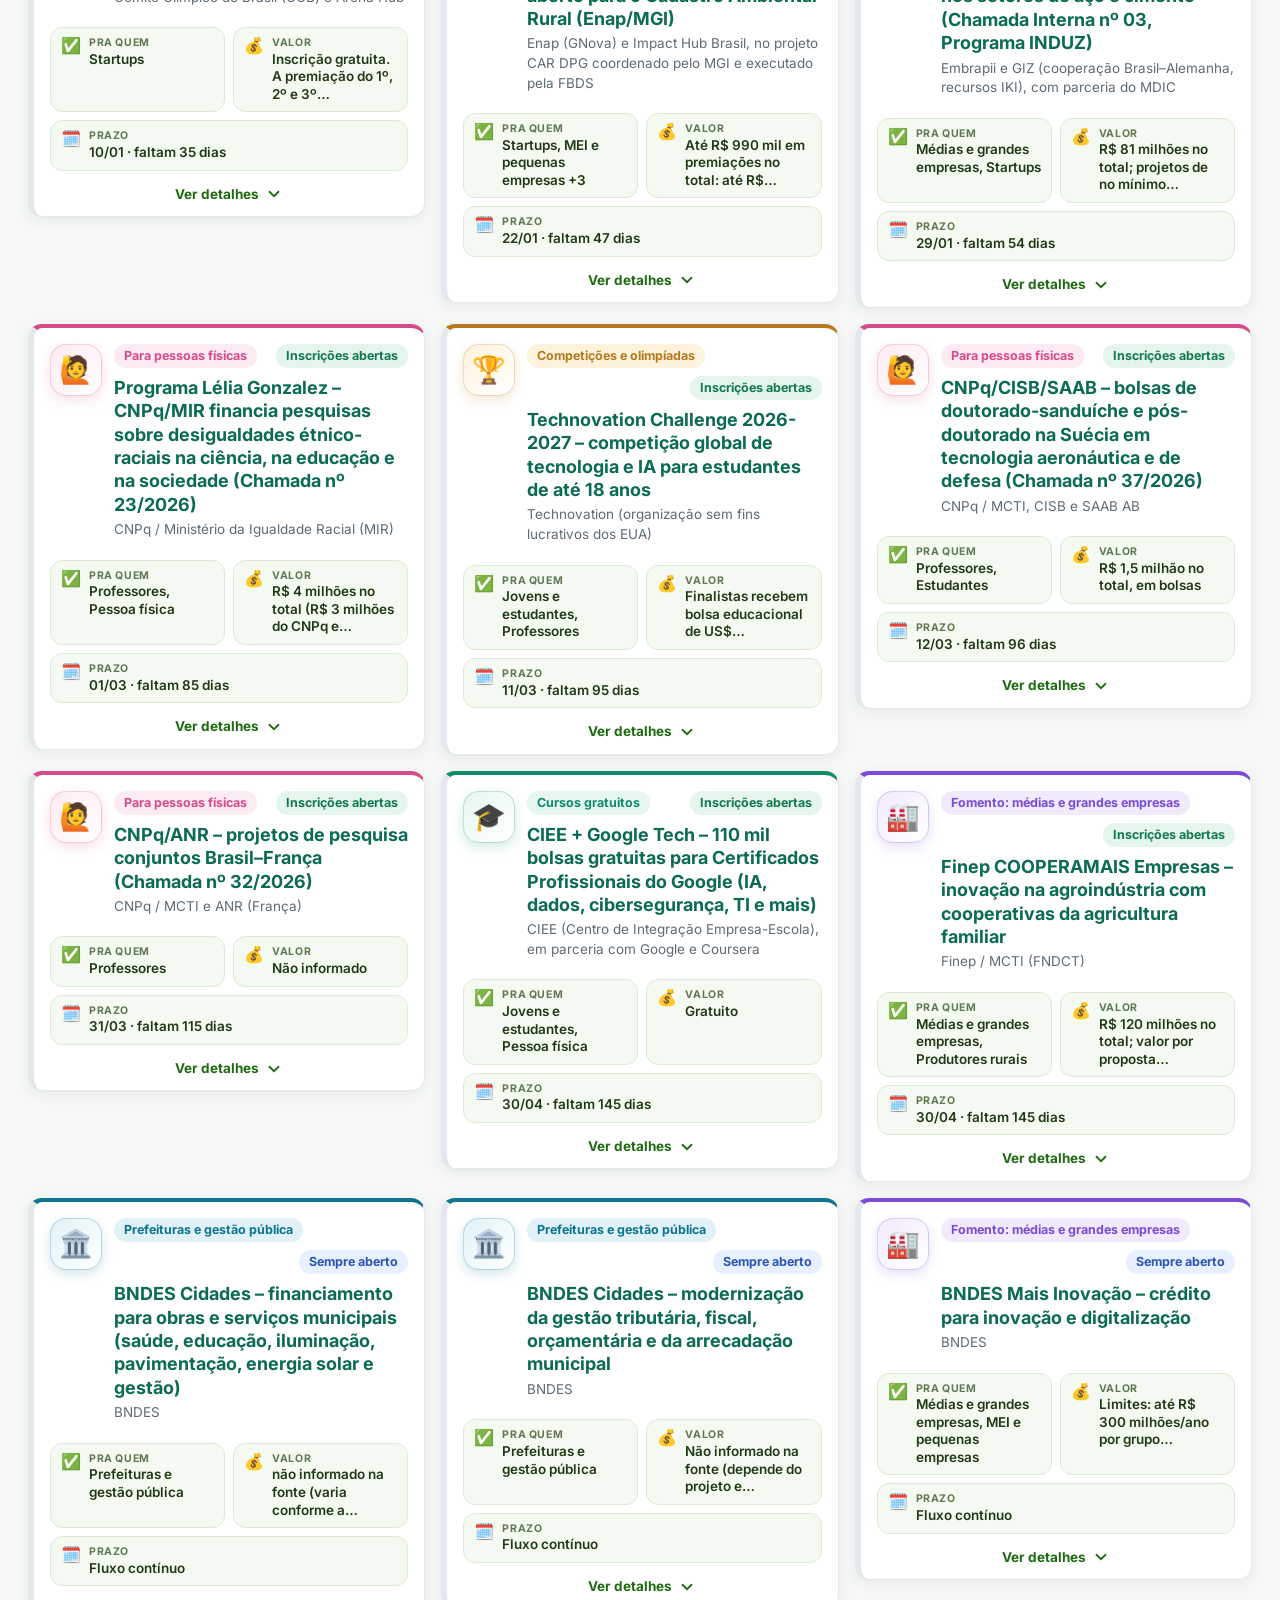
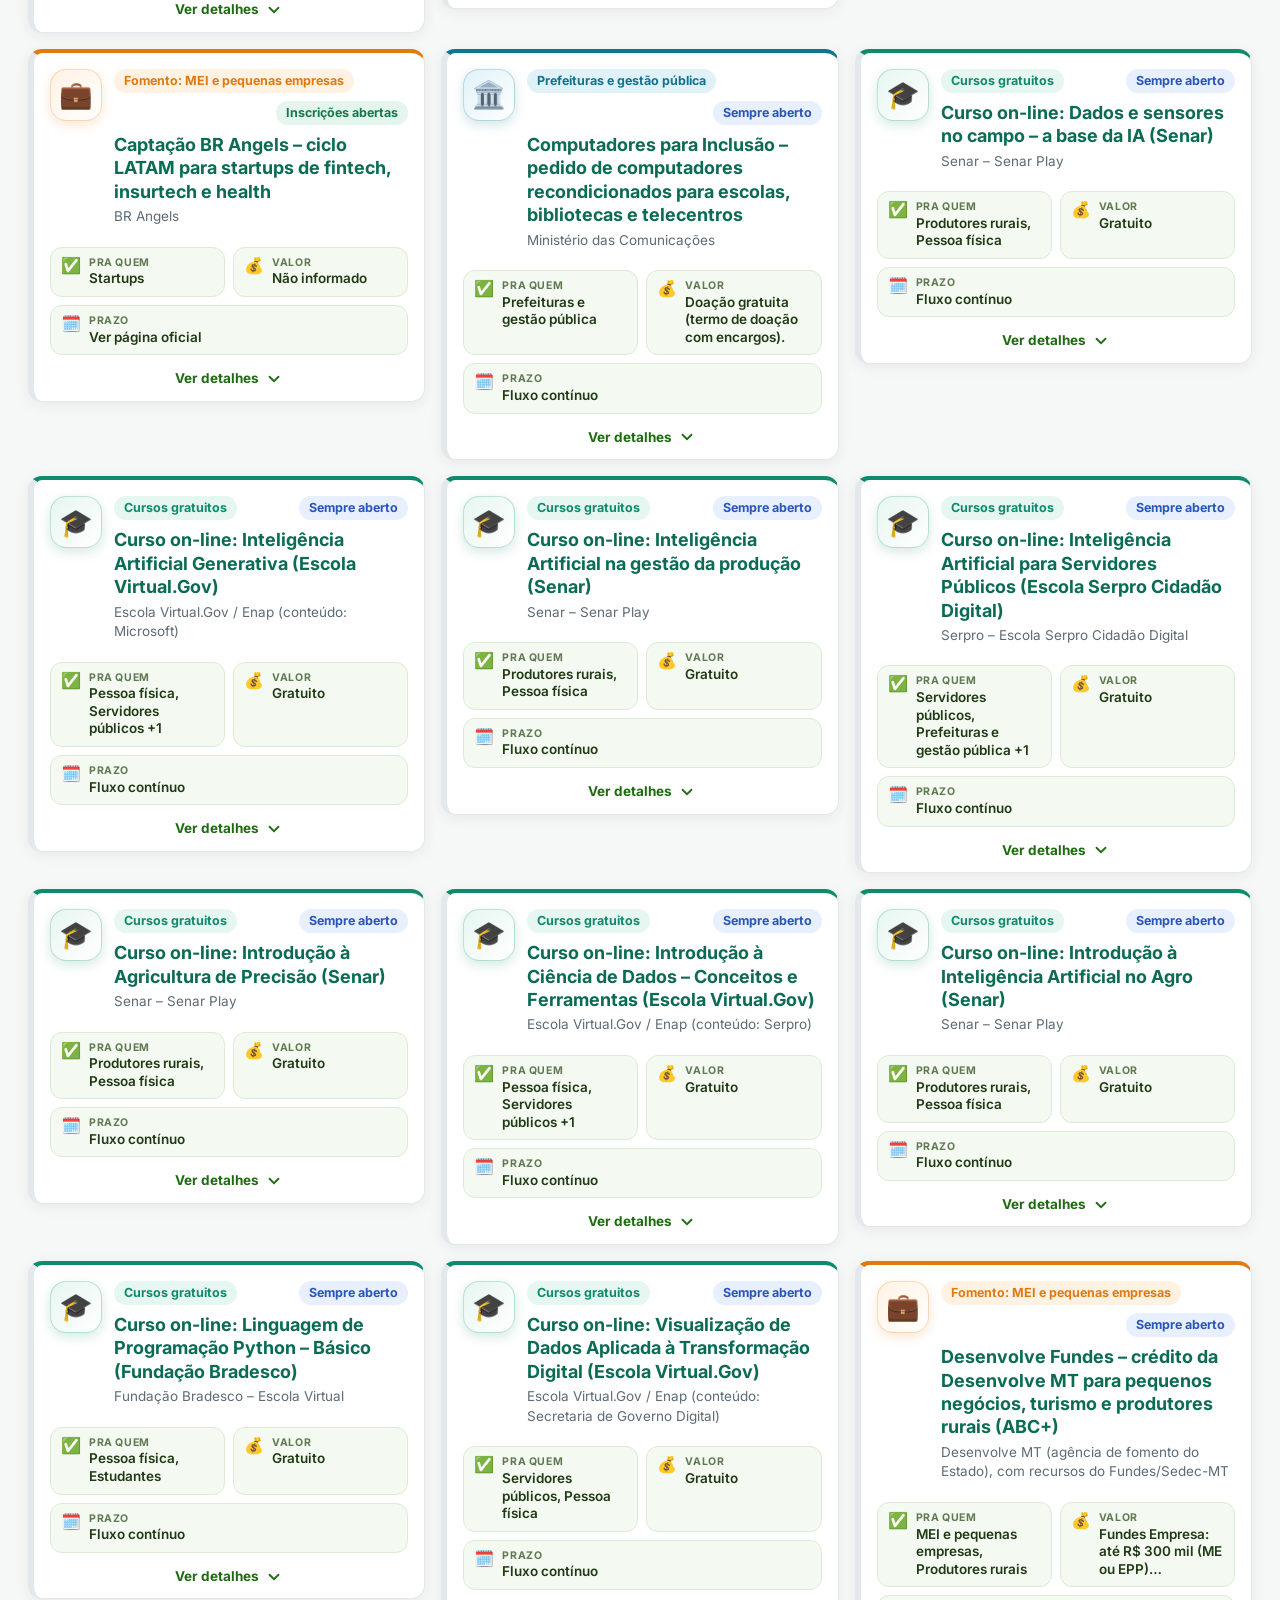
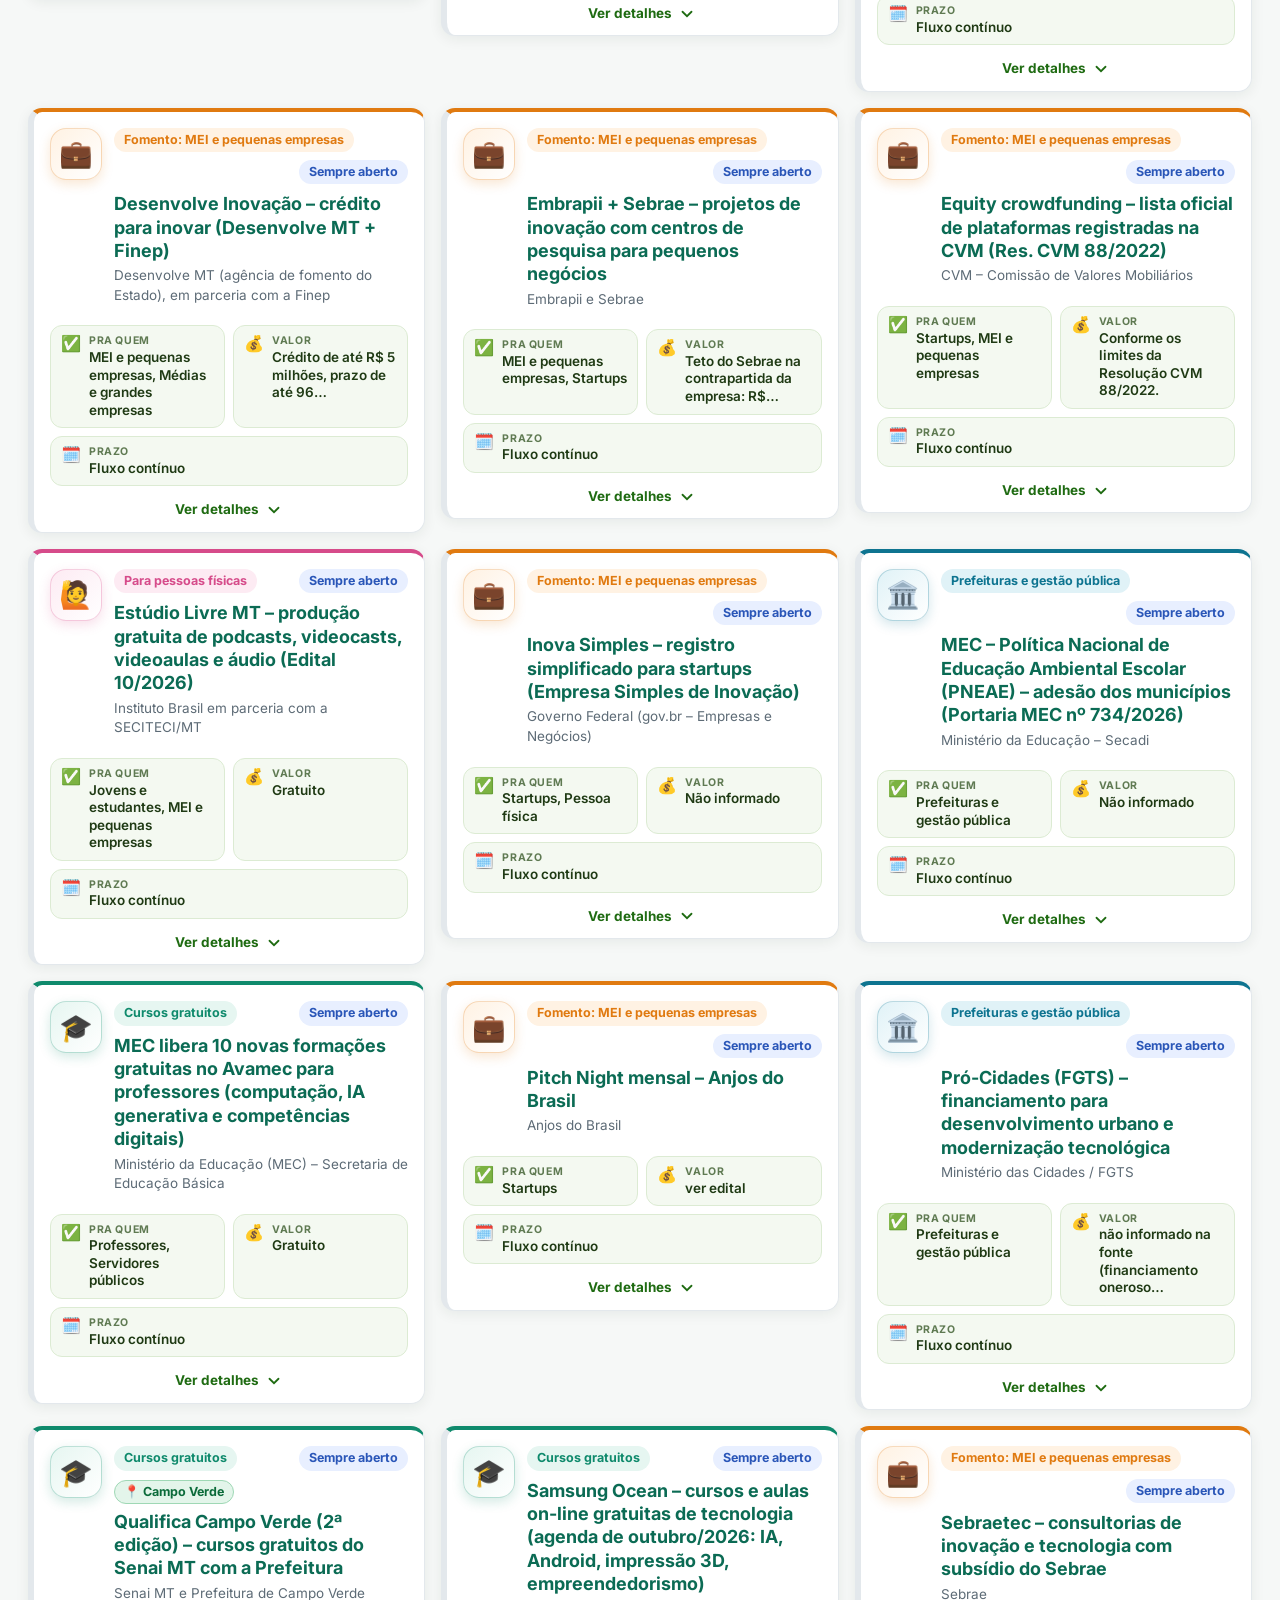
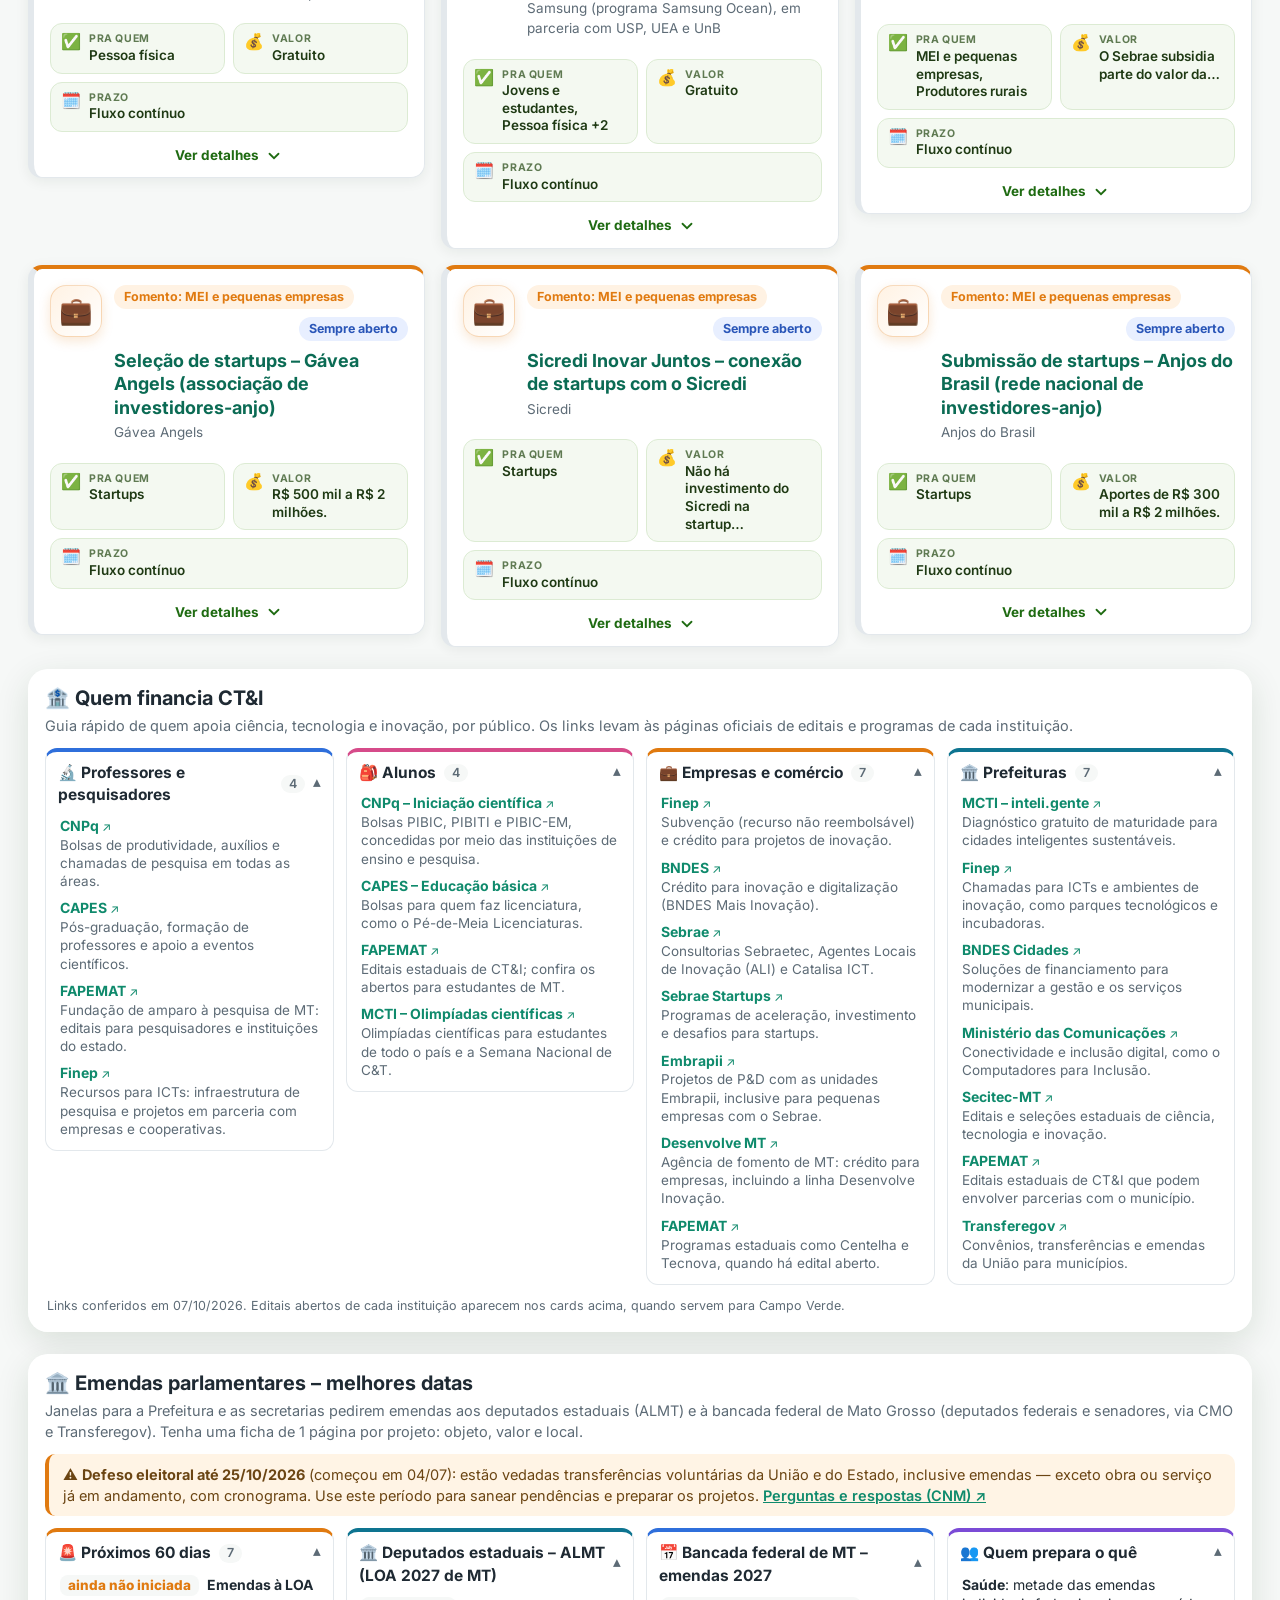
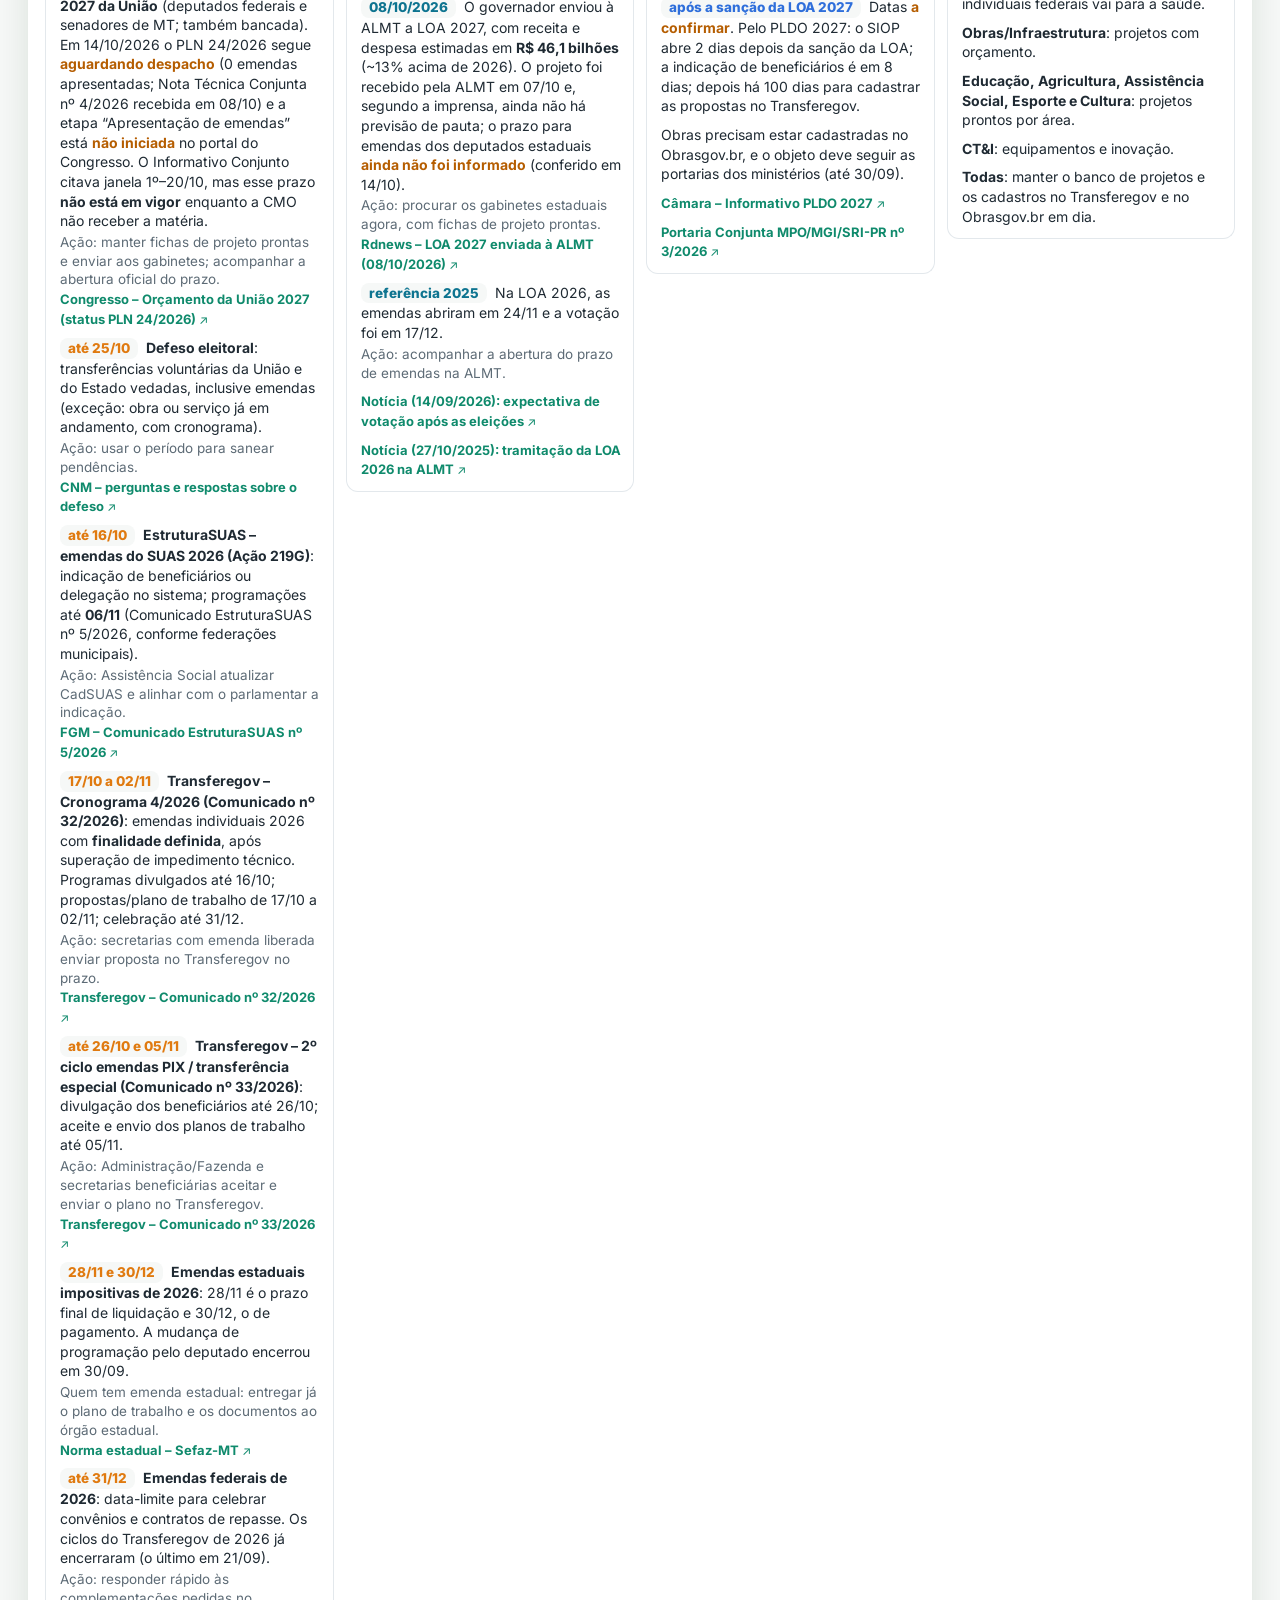
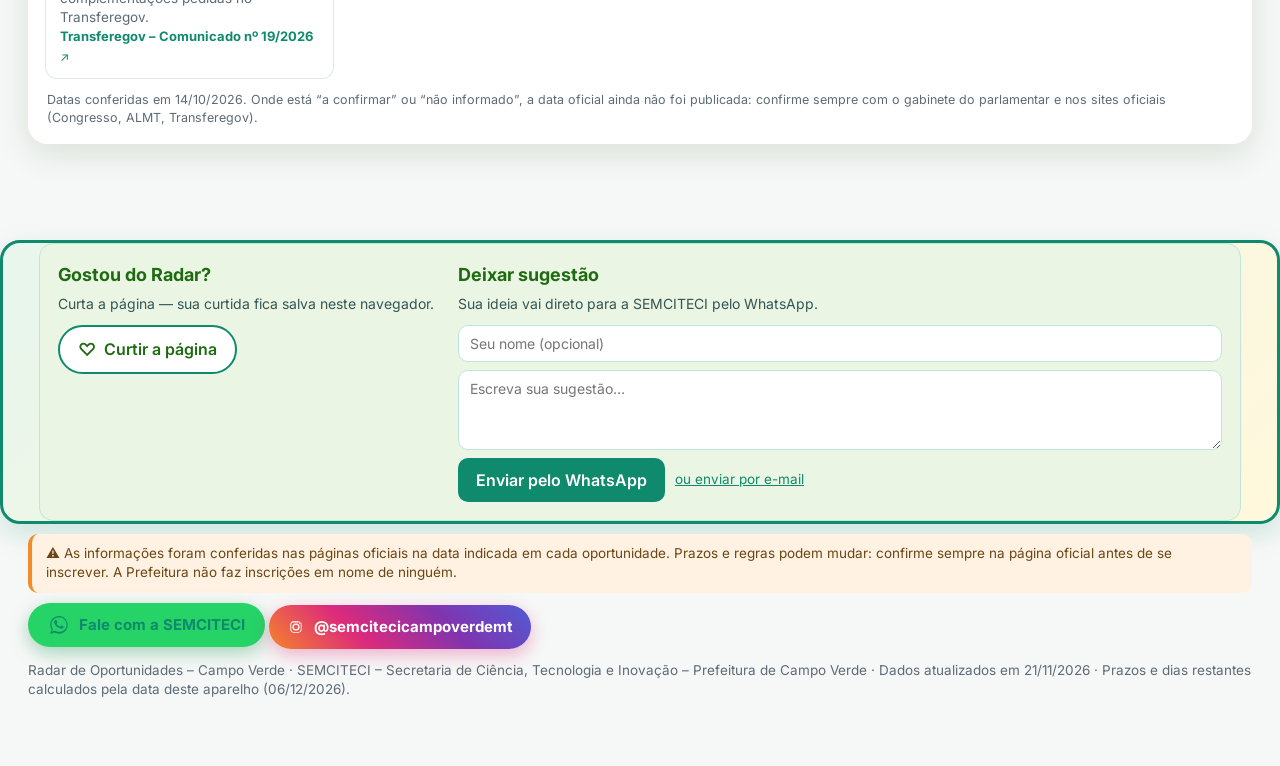
==== commit def52aa0: "Radar: atualização diária 2026-11-21 (novo: Embrapii/GIZ Chamada Interna nº 03 – descarbonização de " ====
--- a/index.html
+++ b/index.html
@@ -709,7 +709,7 @@
 <div class="toast" id="toast" role="status" aria-live="polite"></div>
 
 <script id="dados" type="application/json">{
- "atualizado_em": "2026-11-20",
+ "atualizado_em": "2026-11-21",
  "itens": [
   {
    "id": "ifmt-cv-semana-agronomia-2026",
@@ -5259,10 +5259,46 @@
    "secretarias_filtro": [
     "CT&I"
    ]
+  },
+  {
+   "id": "embrapii-giz-iki-aco-cimento-2026",
+   "titulo": "Embrapii e GIZ – até R$ 81 milhões para projetos de descarbonização e circularidade nos setores de aço e cimento (Chamada Interna nº 03, Programa INDUZ)",
+   "titulo_curto": "Embrapii/GIZ – descarbonização de aço e cimento (até R$ 81 milhões)",
+   "categoria": "fomento_medias_grandes",
+   "publicos": [
+    "media_grande",
+    "startup"
+   ],
+   "organizador": "Embrapii e GIZ (cooperação Brasil–Alemanha, recursos IKI), com parceria do MDIC",
+   "instituicoes": [
+    "Embrapii"
+   ],
+   "resumo": "Recursos não reembolsáveis para desenvolver e validar em ambiente industrial (até TRL 7) tecnologias de baixo carbono e circularidade na produção de aço e cimento. Cada projeto reúne no mínimo duas Unidades Embrapii e uma empresa industrial âncora (siderúrgica ou cimenteira); fornecedores, integradores, empresas de base tecnológica e startups podem participar se contribuírem com o projeto.",
+   "valor": "R$ 81 milhões no total; projetos de no mínimo R$ 5,7 milhões e apoio Embrapii-IKI de até R$ 12,6 milhões por projeto; aporte mínimo das empresas de 10%",
+   "gratuito": false,
+   "inscricao": {
+    "ate": "2027-01-29",
+    "hora_cuiaba": "22:59",
+    "texto": "Submissão das propostas pela Unidade Embrapii coordenadora até 29/01/2027, 23h59 de Brasília (22h59 de Cuiabá). Resultado previsto para 12/04/2027."
+   },
+   "fluxo_continuo": false,
+   "evento": null,
+   "modalidade": "online",
+   "local": "Nacional",
+   "link": "https://embrapii.org.br/chamadas-publicas/chamada-interna-no-03-para-projetos-de-alto-impacto-em-descarbonizacao-do-setor-de-aco-e-cimento-giz/",
+   "fonte_verificada": "https://embrapii.org.br/chamadas-publicas/chamada-interna-no-03-para-projetos-de-alto-impacto-em-descarbonizacao-do-setor-de-aco-e-cimento-giz/",
+   "verificado_em": "2026-11-21",
+   "data_inclusao": "2026-11-21",
+   "destaque": false,
+   "local_campo_verde": false,
+   "observacoes": "Siderúrgicas e cimenteiras com planta industrial no Brasil (ou projeto avançado de nova unidade) como empresa âncora, em aliança com pelo menos duas Unidades Embrapii; a Unidade coordenadora faz a submissão. Execução em até 30 meses. Chamada aberta em 11/11/2026; divulgada pelo MCTI em 19/11/2026. Dúvidas: chamada.iki2026@embrapii.org.br.",
+   "secretarias_filtro": [
+    "CT&I"
+   ]
   }
  ],
  "novidades_ids": [
-  "cnpq-mir-23-2026-lelia-gonzalez"
+  "embrapii-giz-iki-aco-cimento-2026"
  ]
 }</script>
 <script>
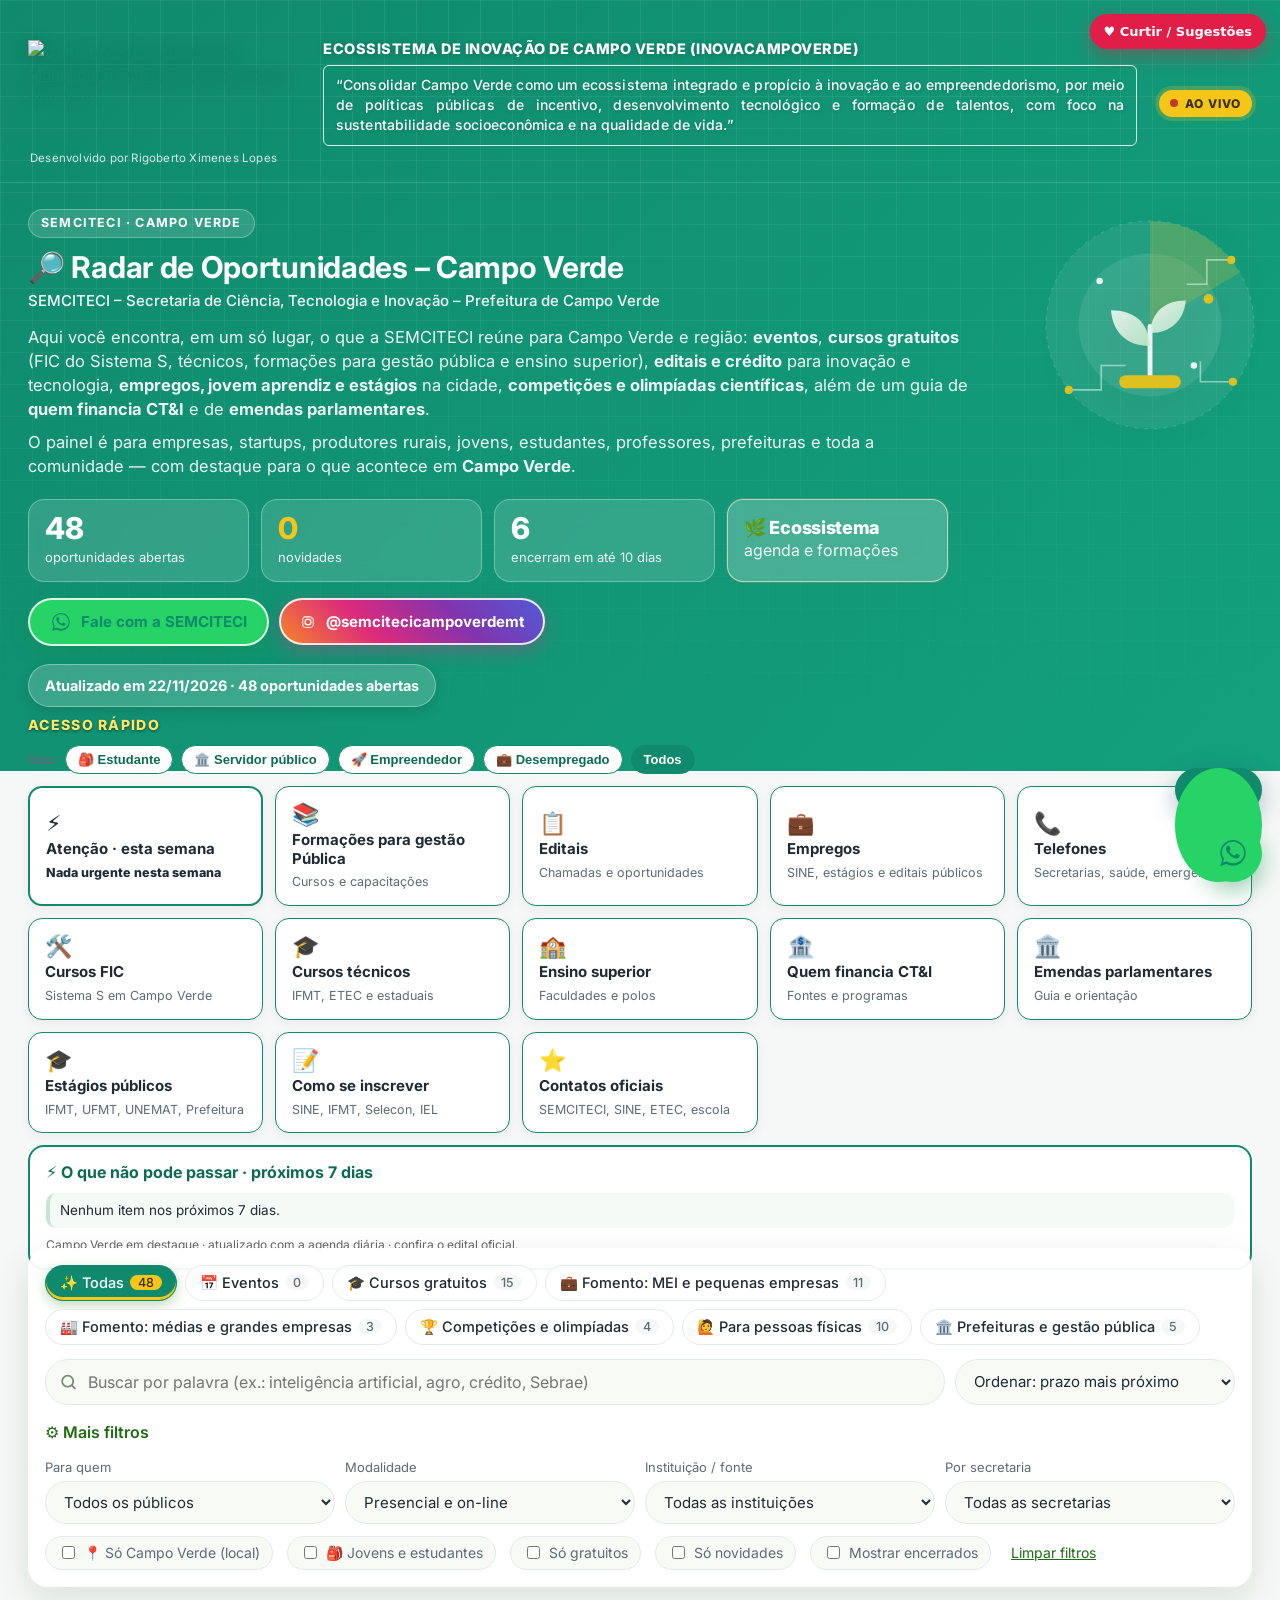
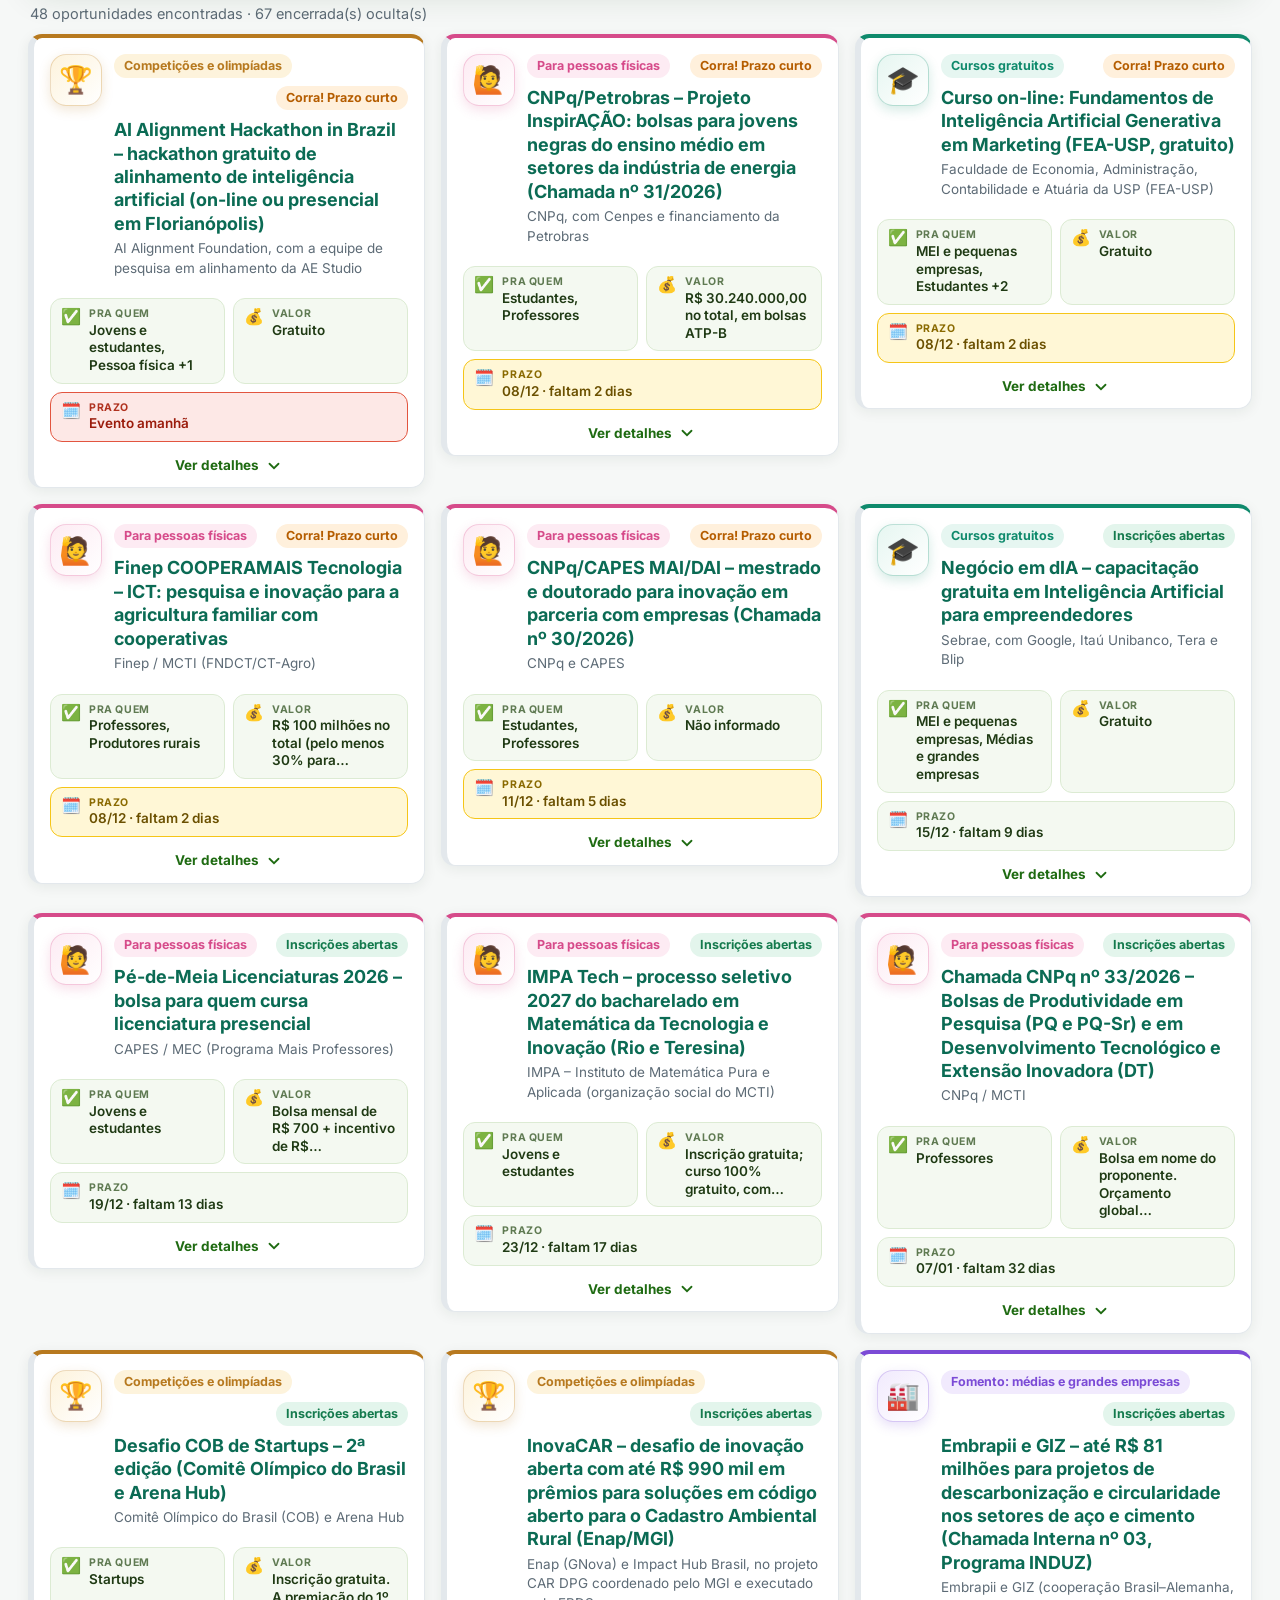
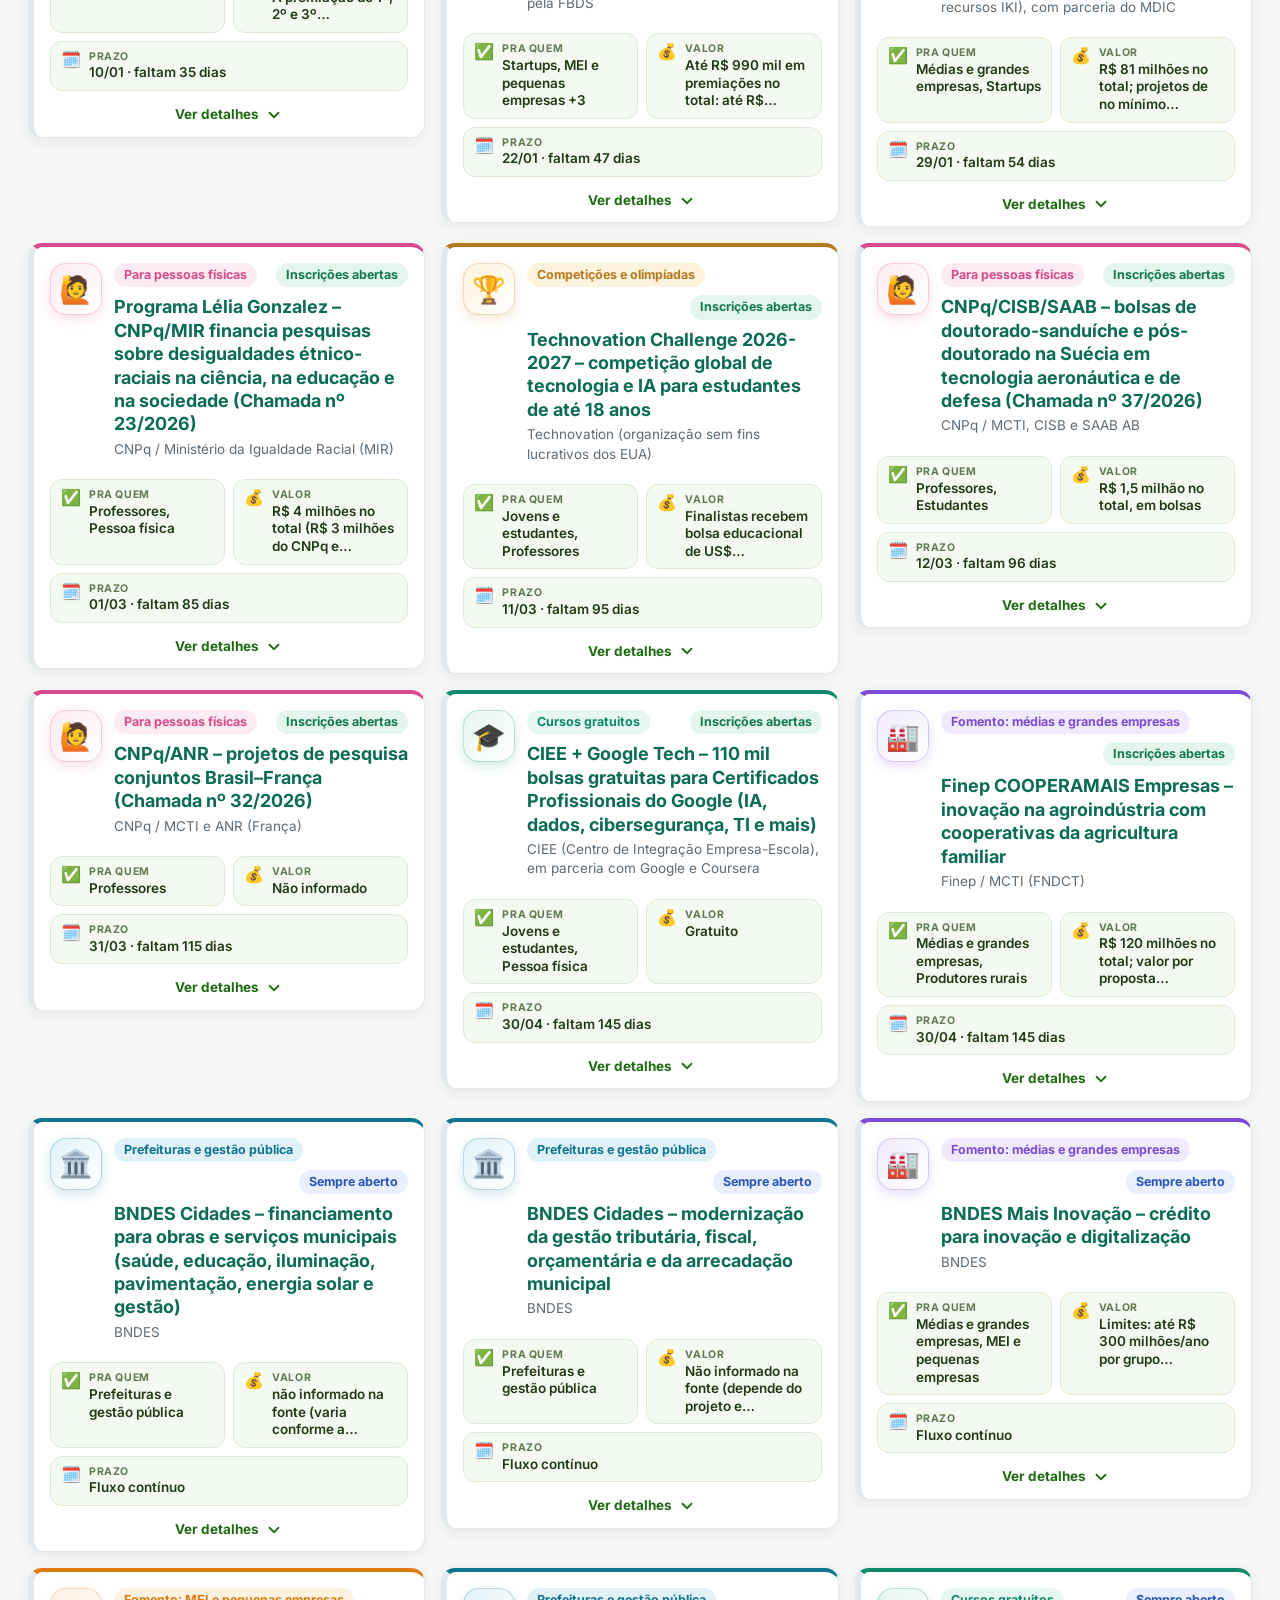
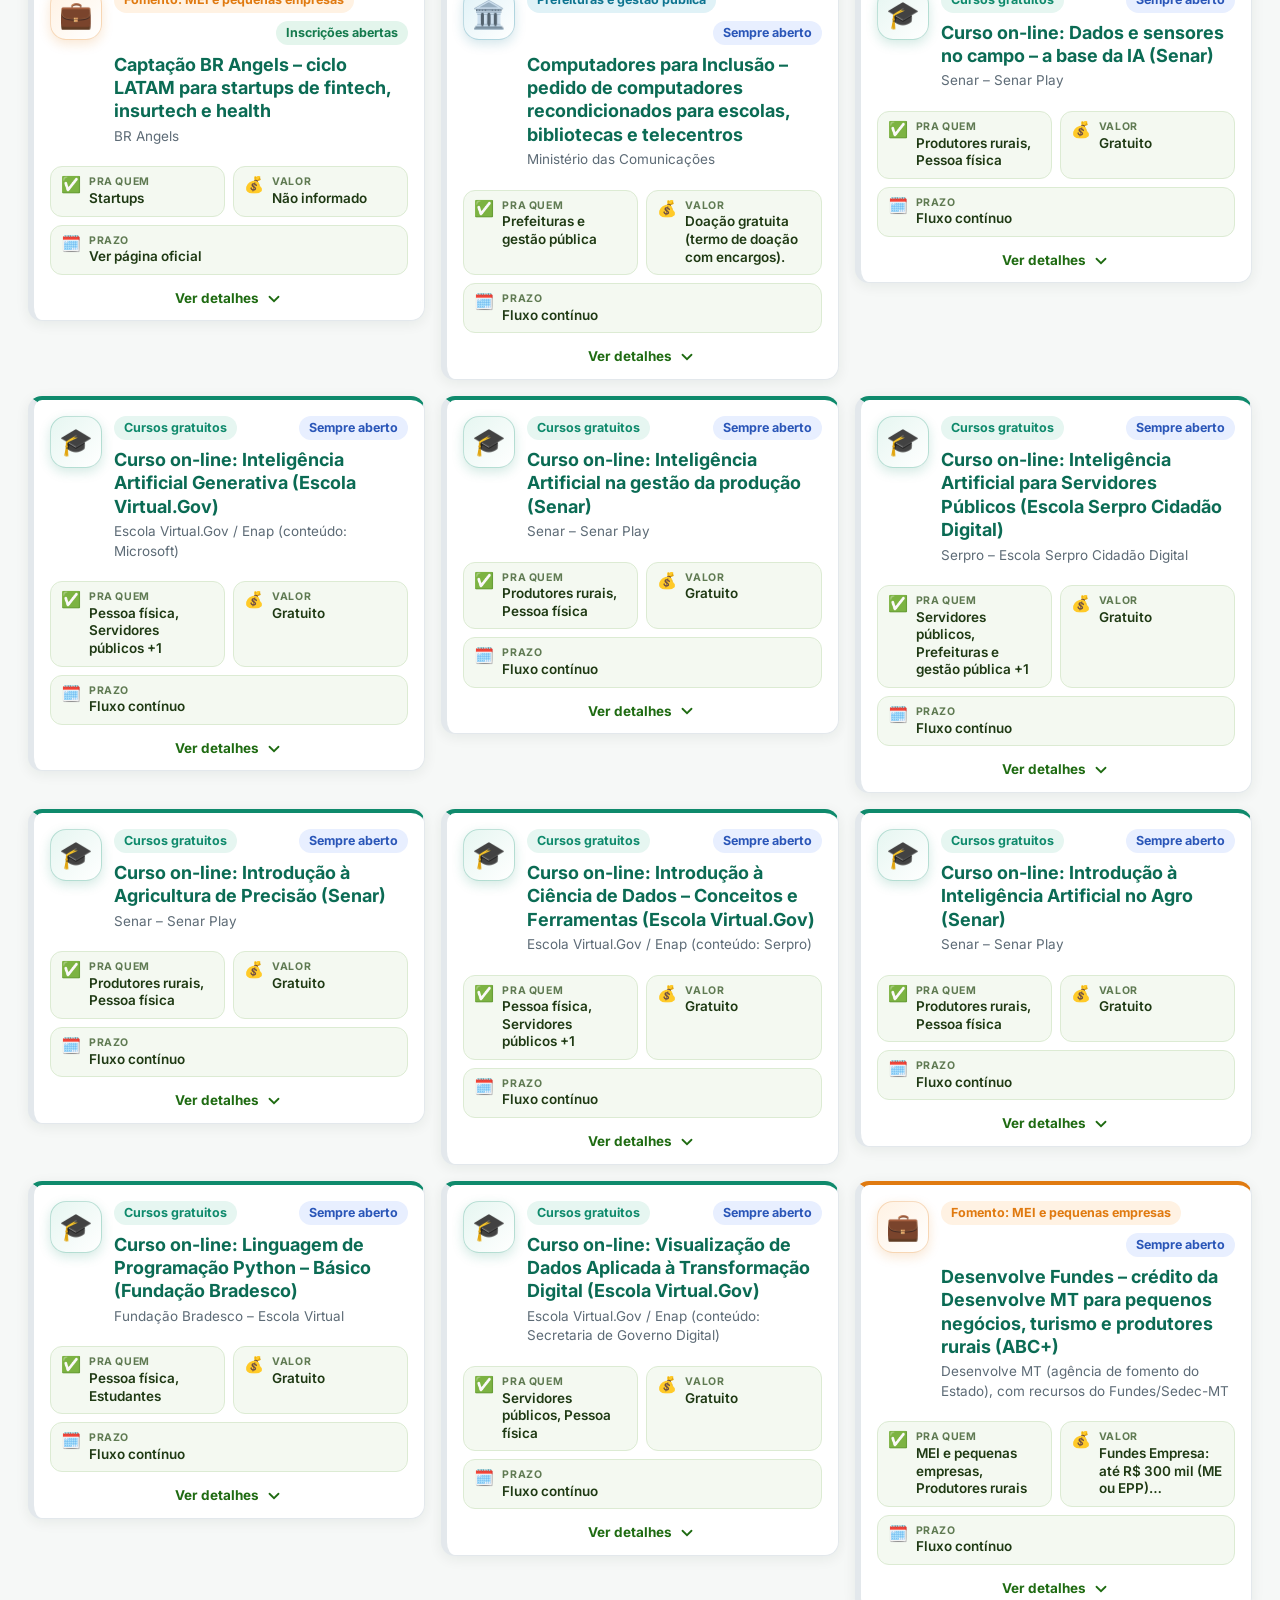
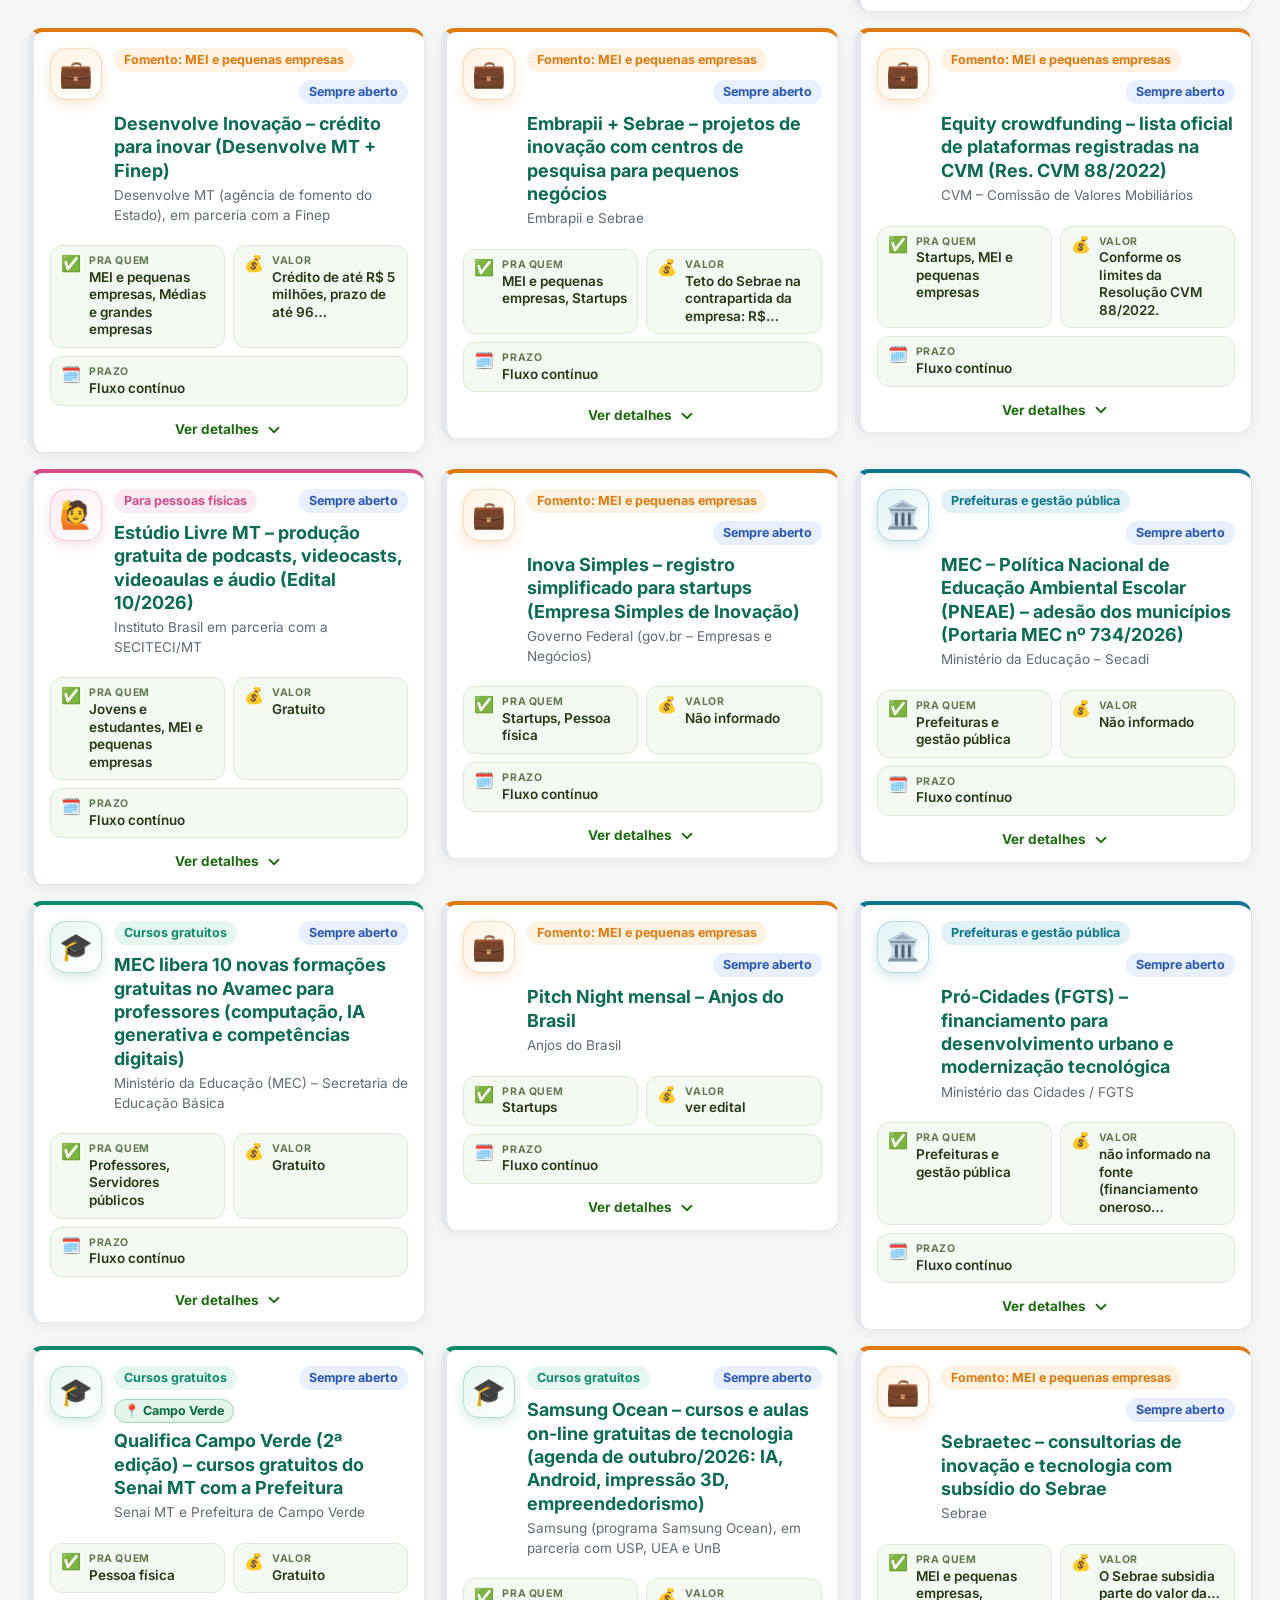
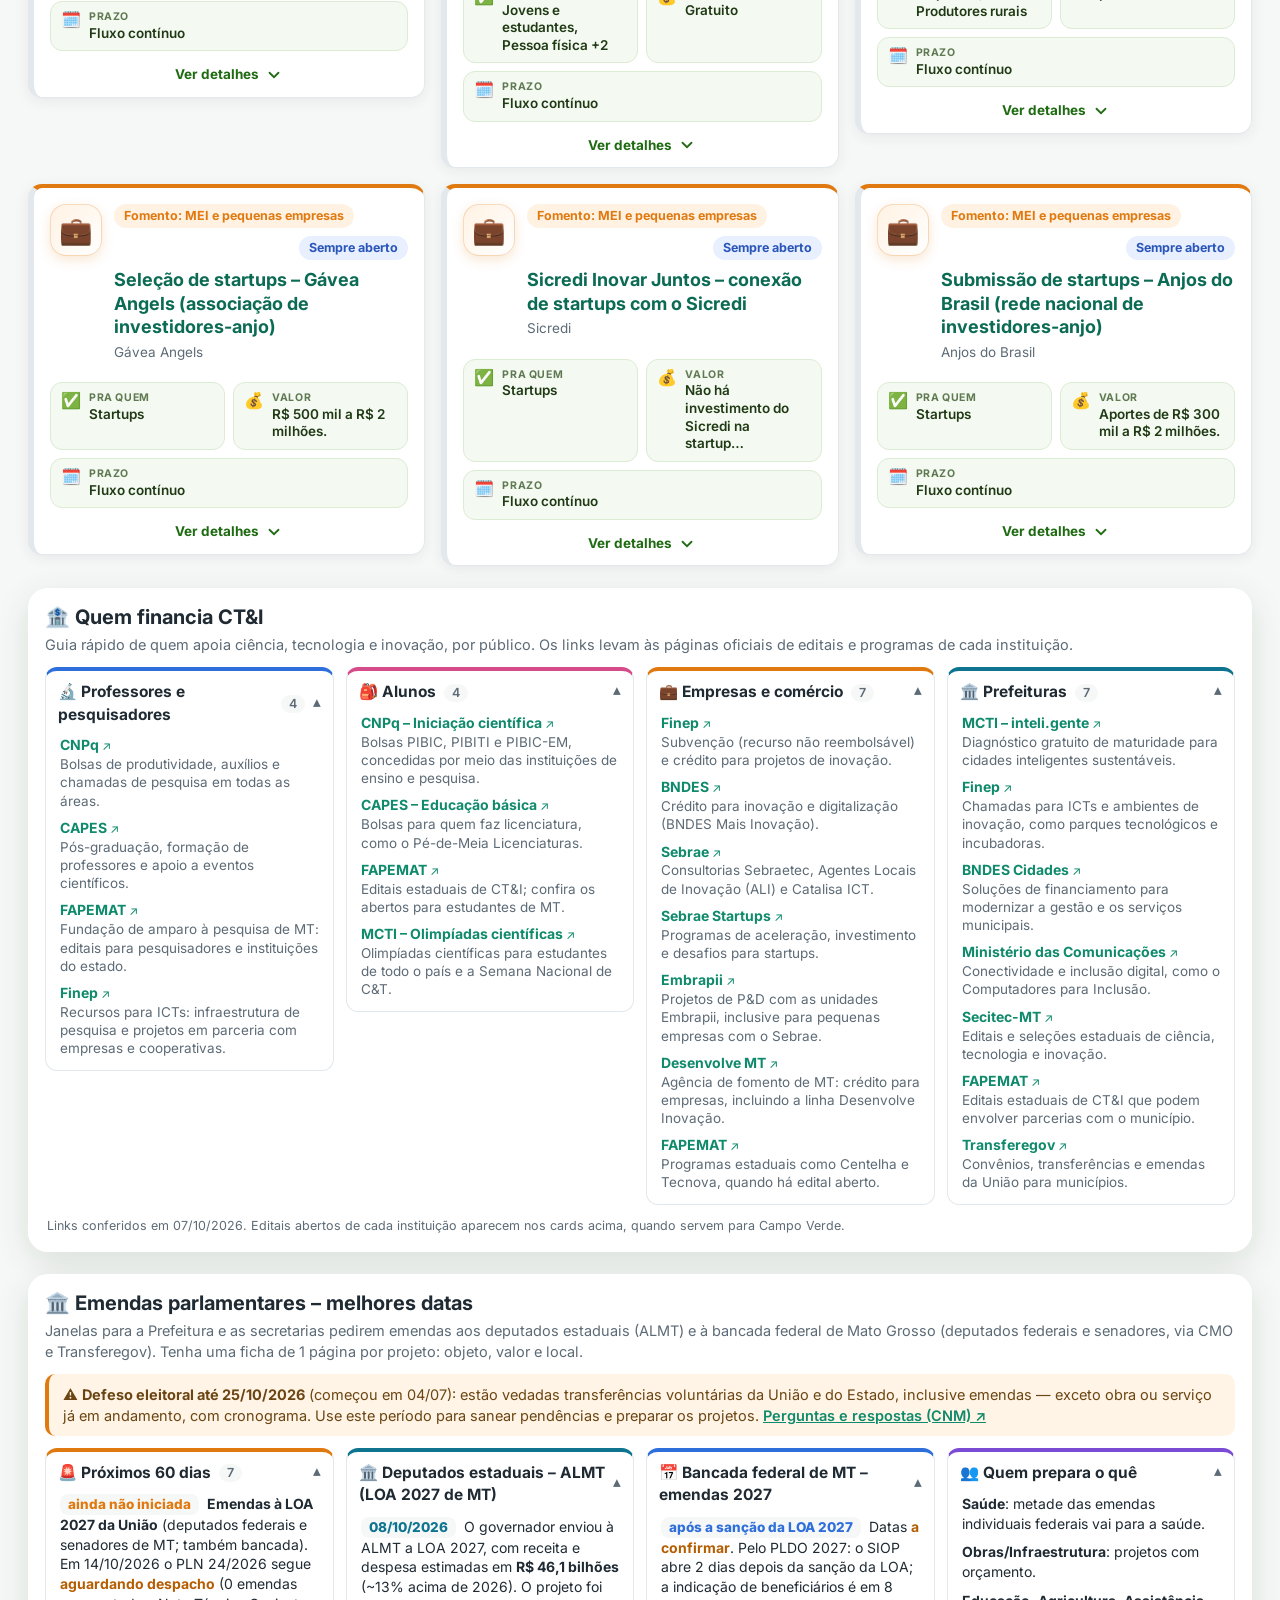
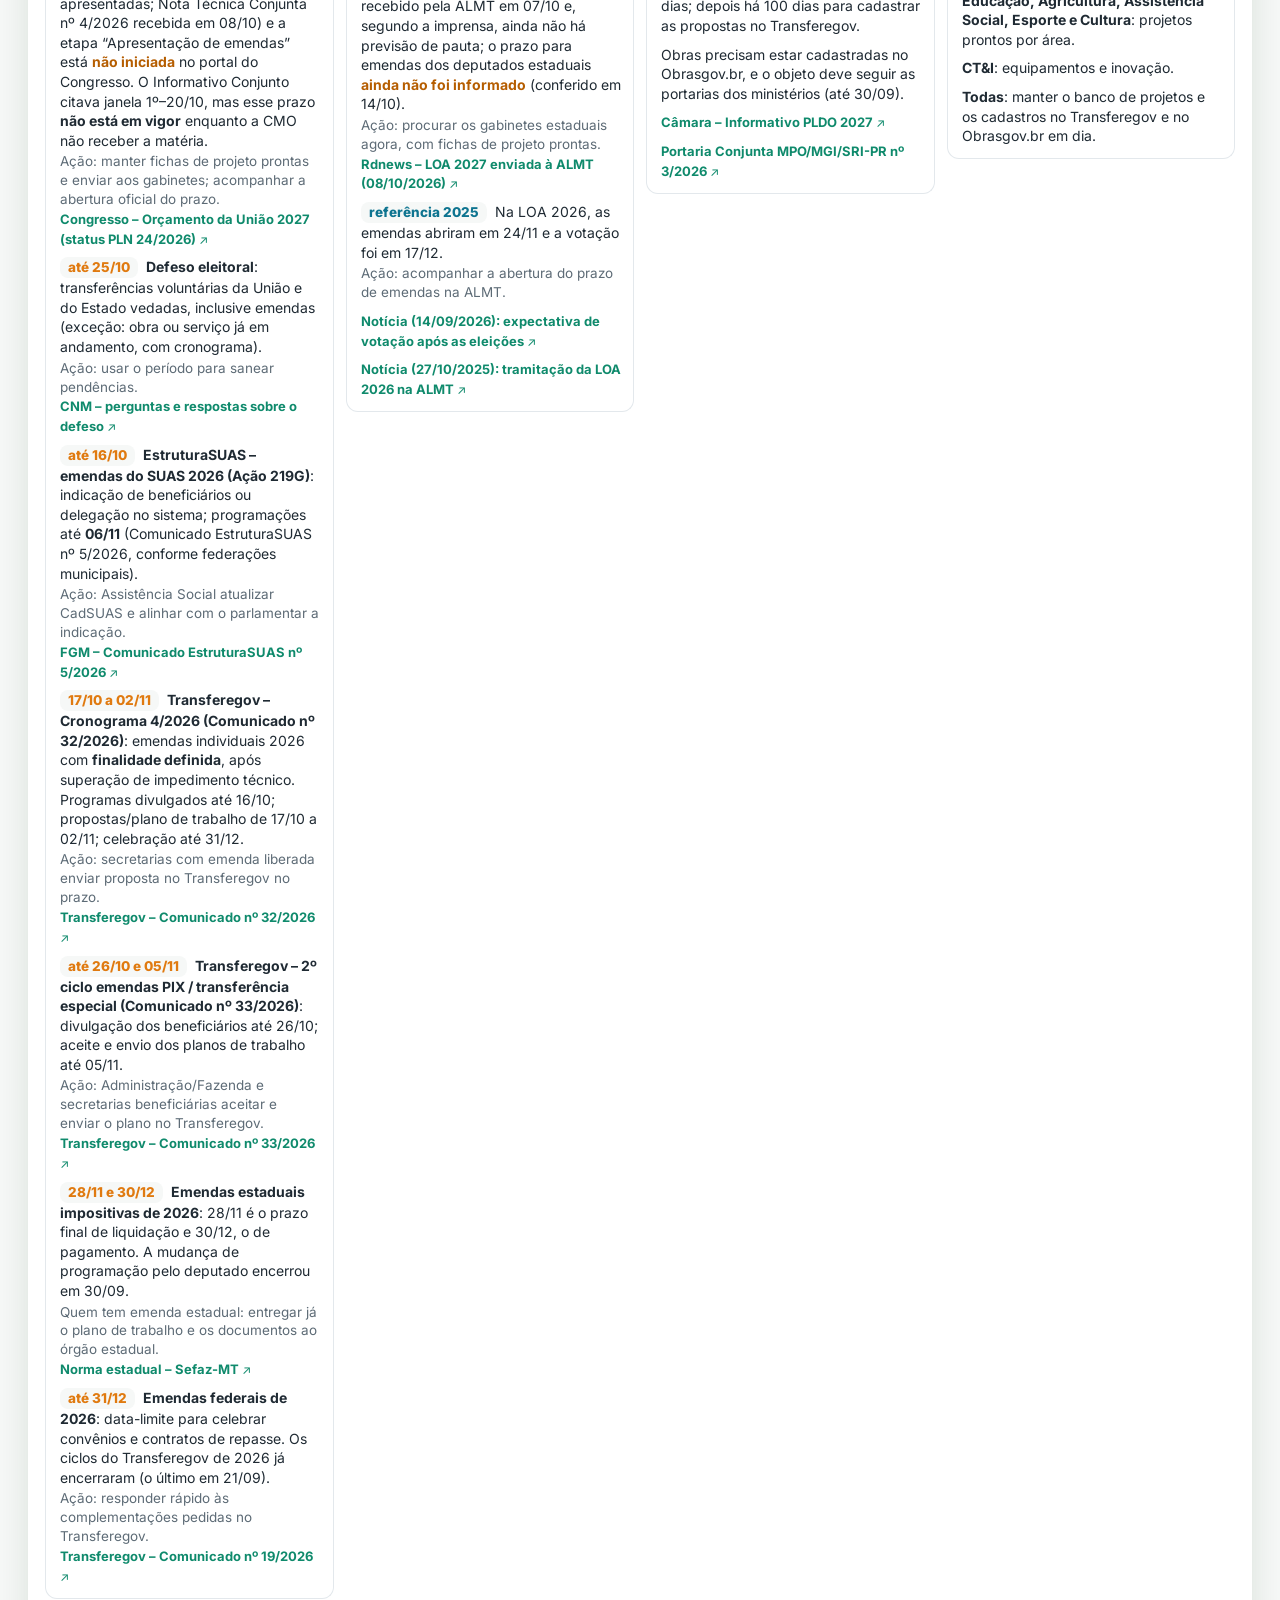
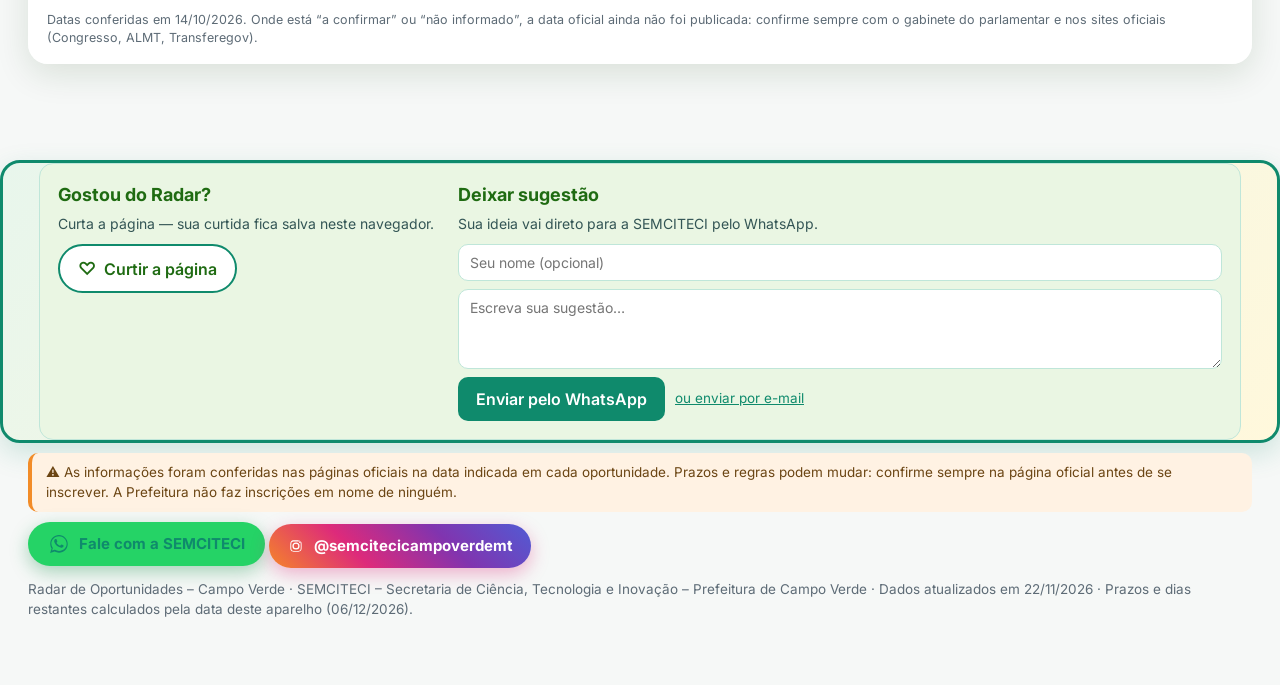
==== commit 6e23340c: "Radar: atualização diária 2026-11-22 (sem novidades confirmadas; dados reconferidos, nenhum prazo ve" ====
--- a/index.html
+++ b/index.html
@@ -709,7 +709,7 @@
 <div class="toast" id="toast" role="status" aria-live="polite"></div>
 
 <script id="dados" type="application/json">{
- "atualizado_em": "2026-11-21",
+ "atualizado_em": "2026-11-22",
  "itens": [
   {
    "id": "ifmt-cv-semana-agronomia-2026",
@@ -5297,9 +5297,7 @@
    ]
   }
  ],
- "novidades_ids": [
-  "embrapii-giz-iki-aco-cimento-2026"
- ]
+ "novidades_ids": []
 }</script>
 <script>
 (function(){
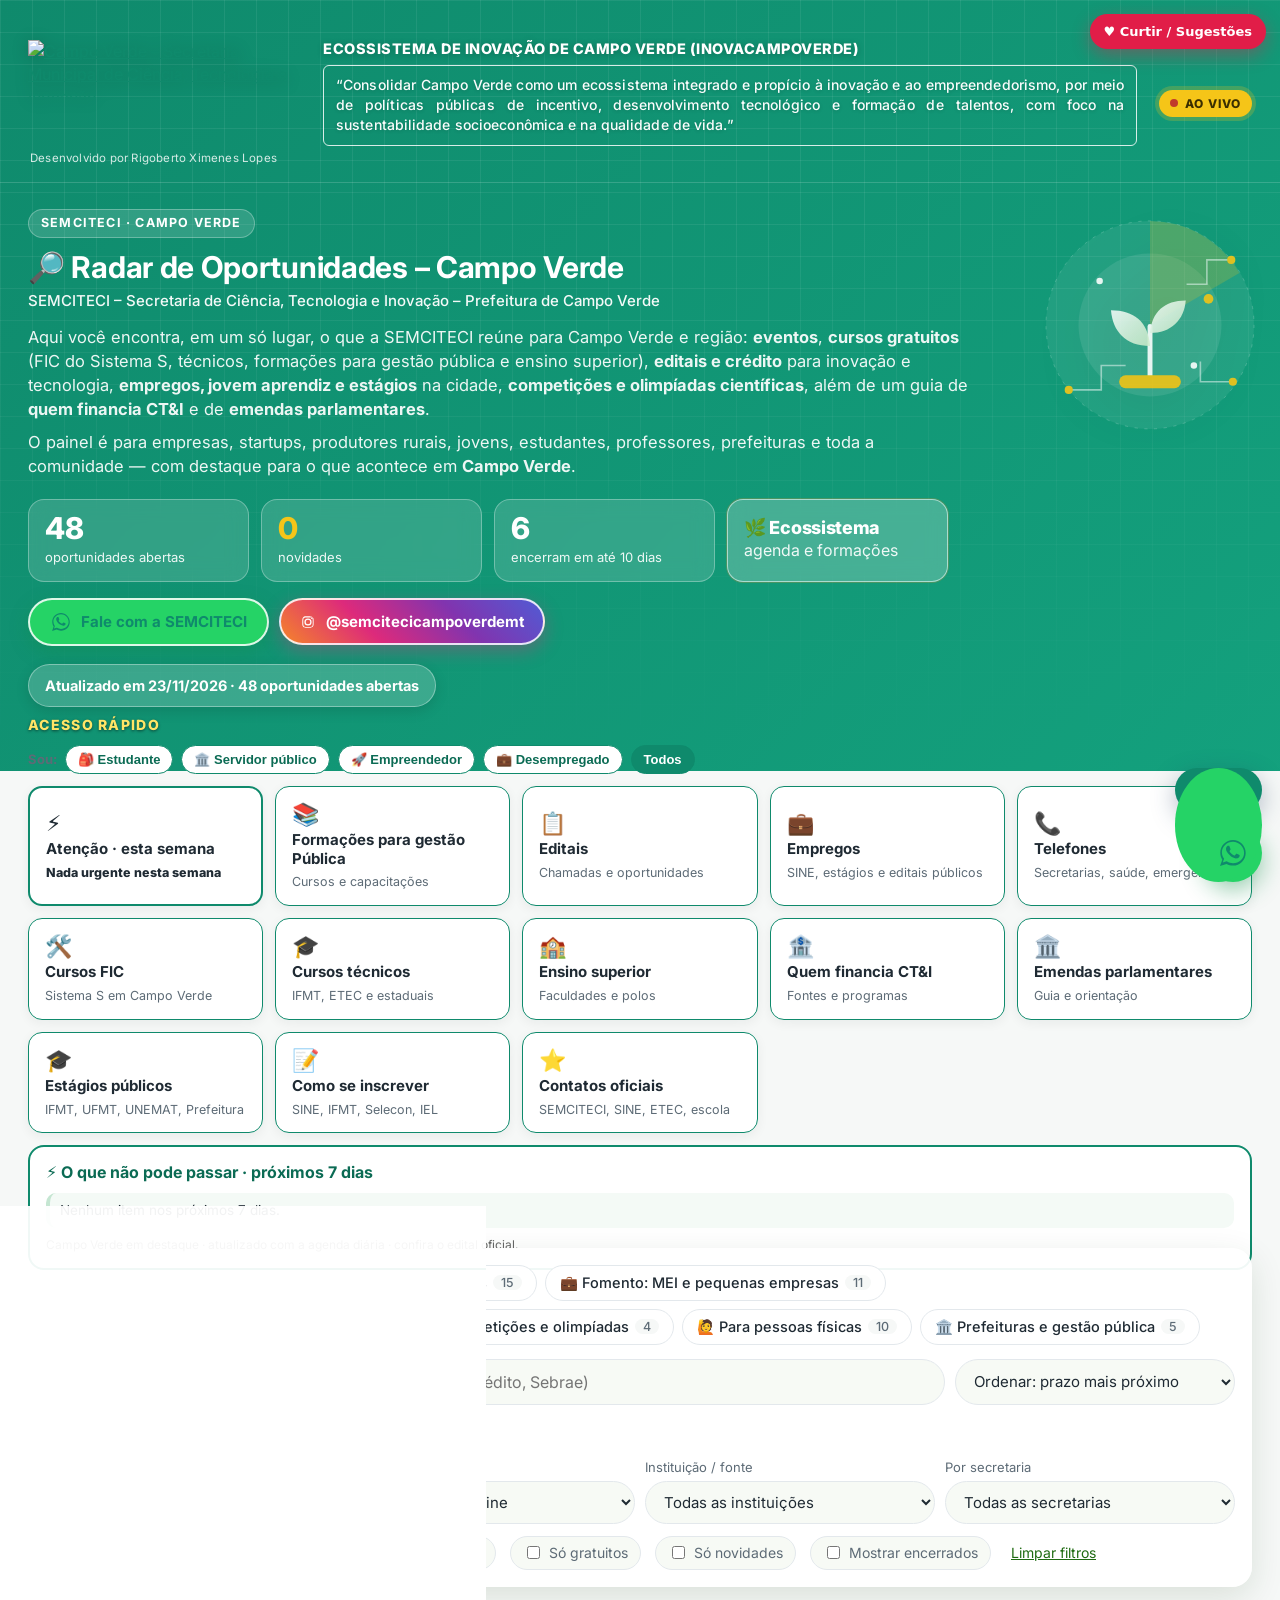
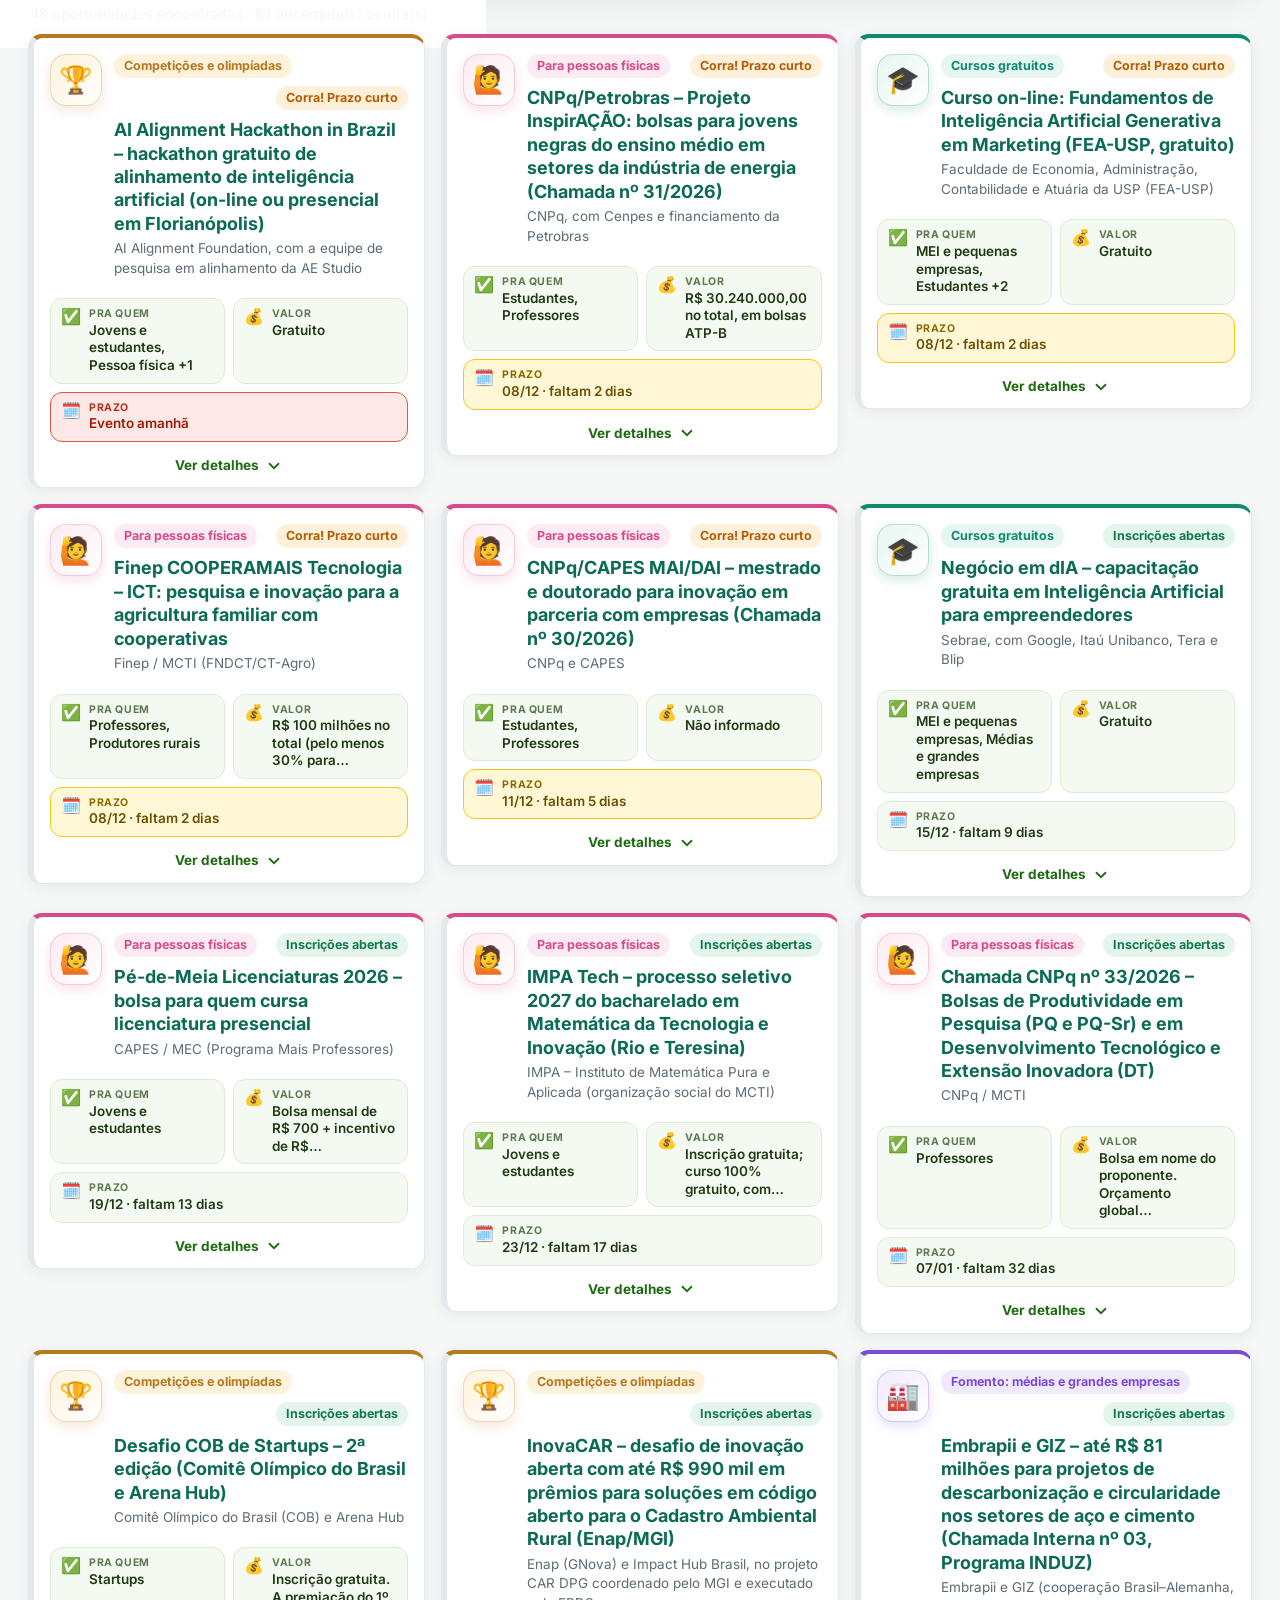
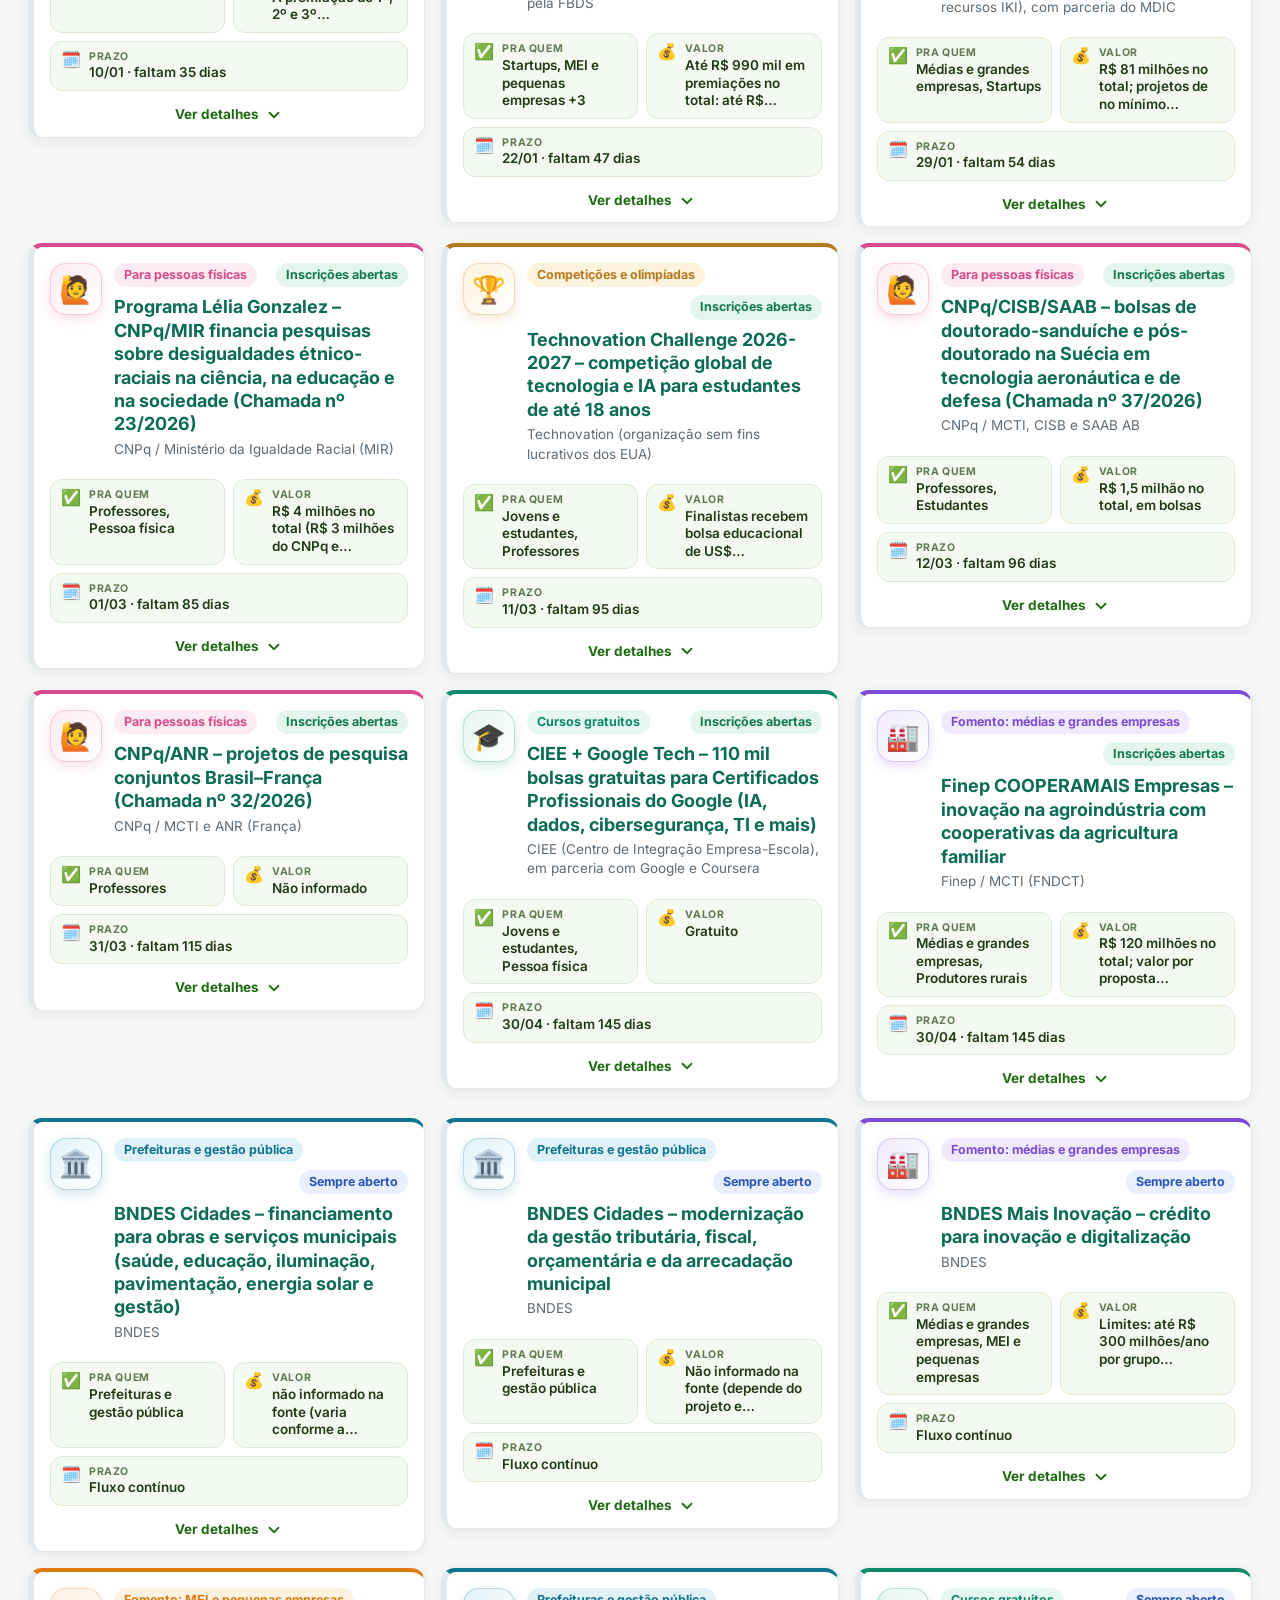
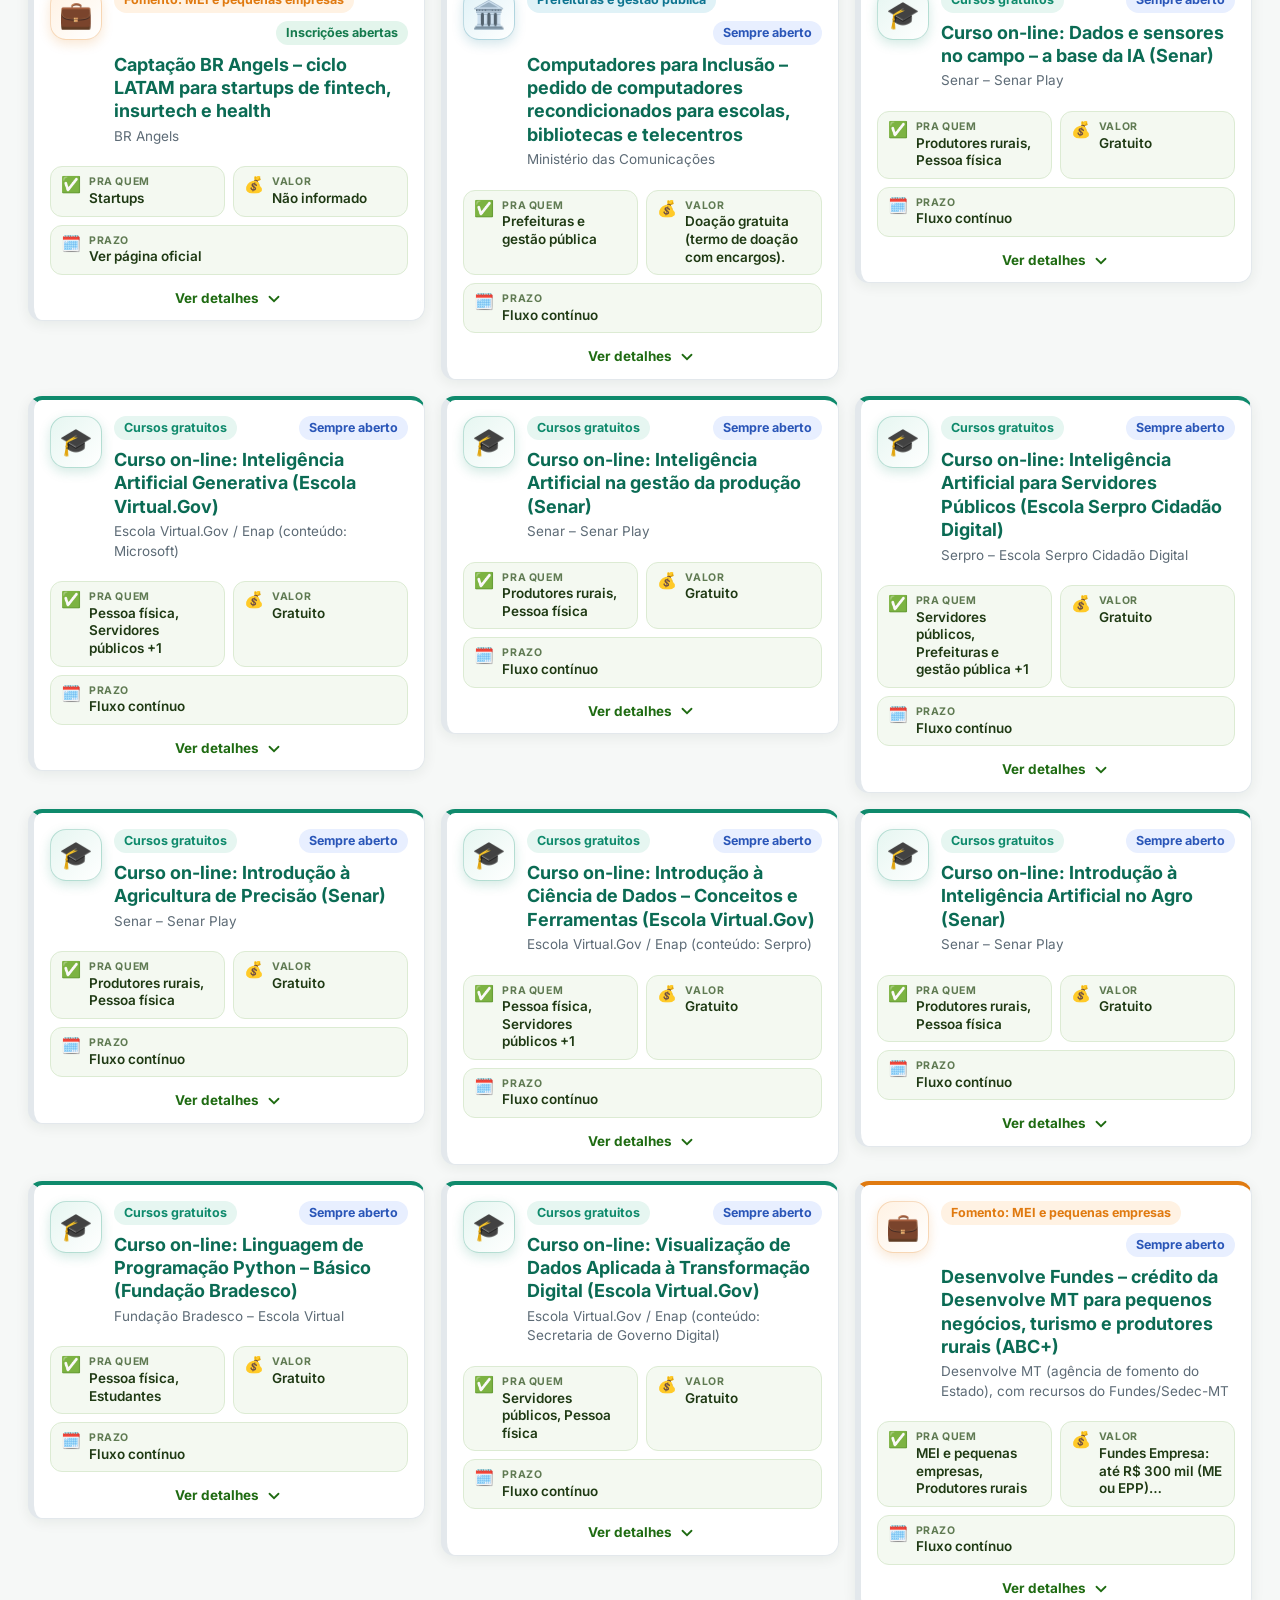
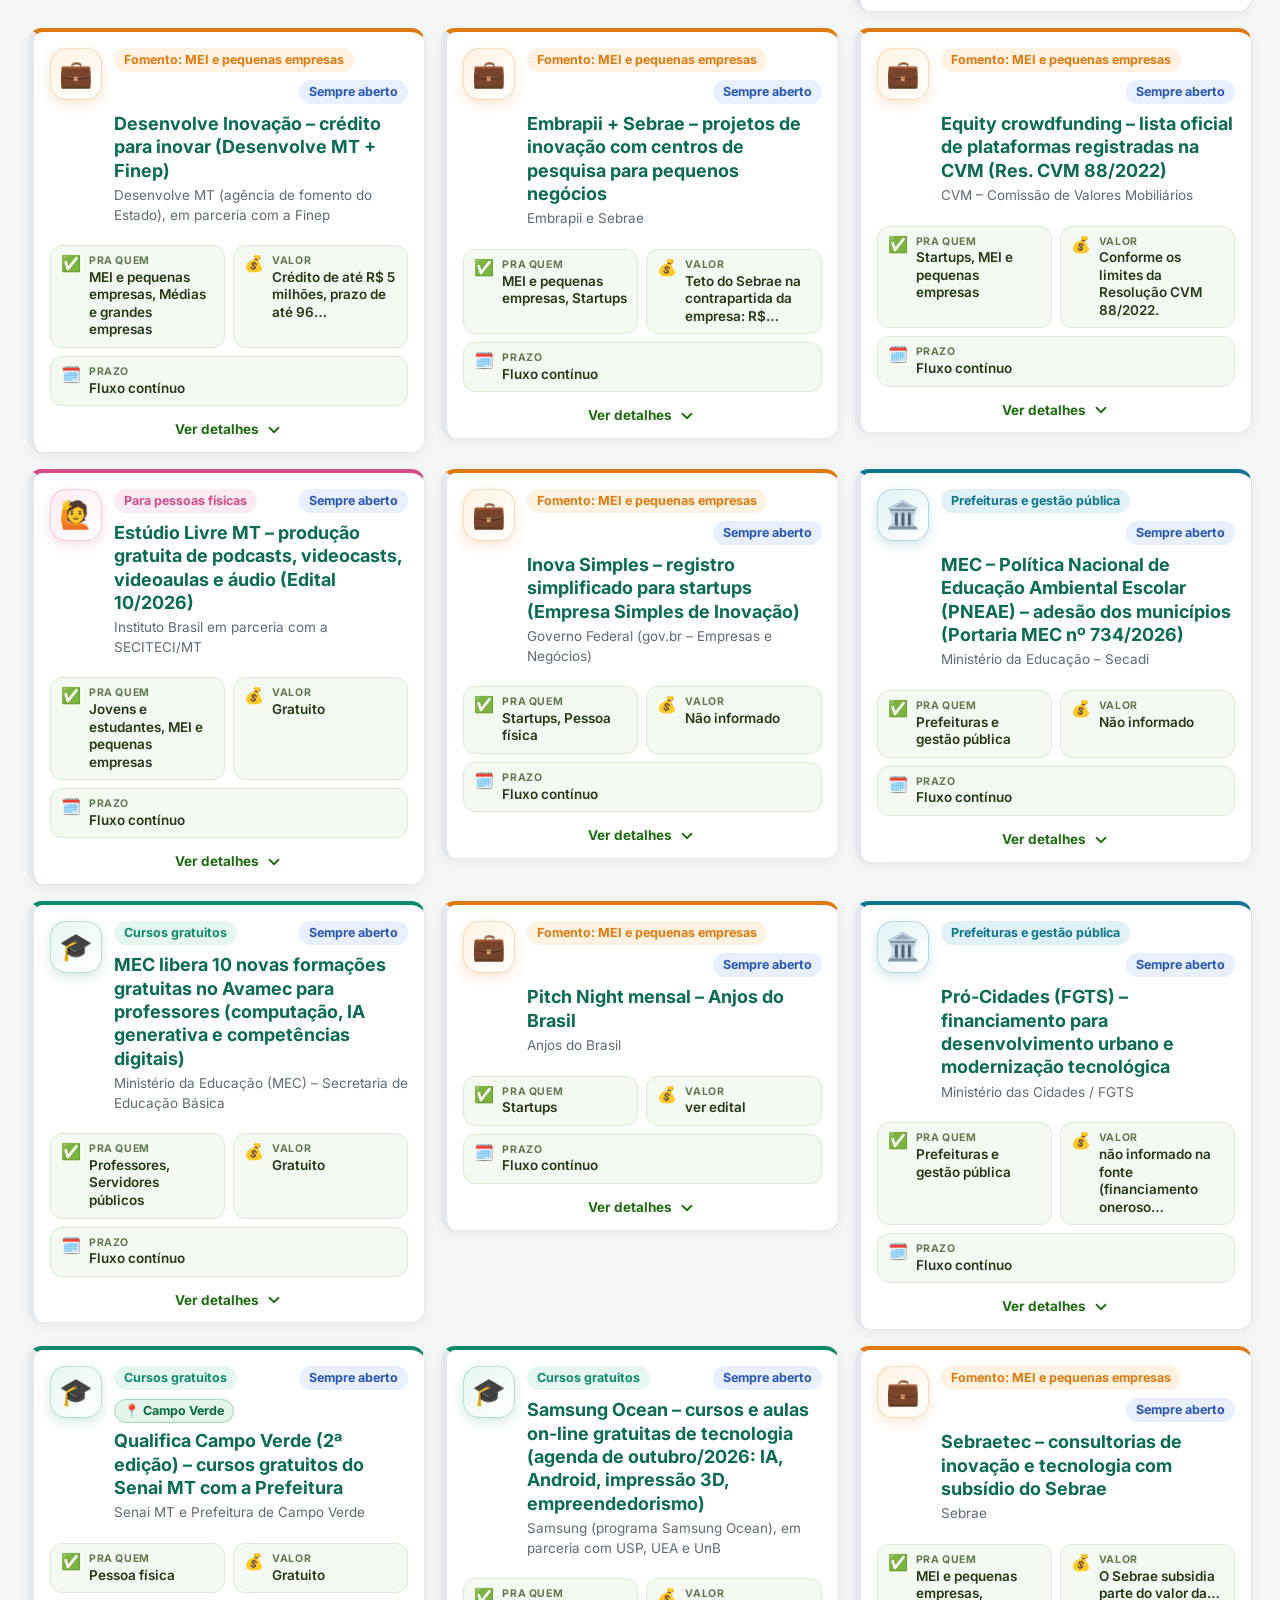
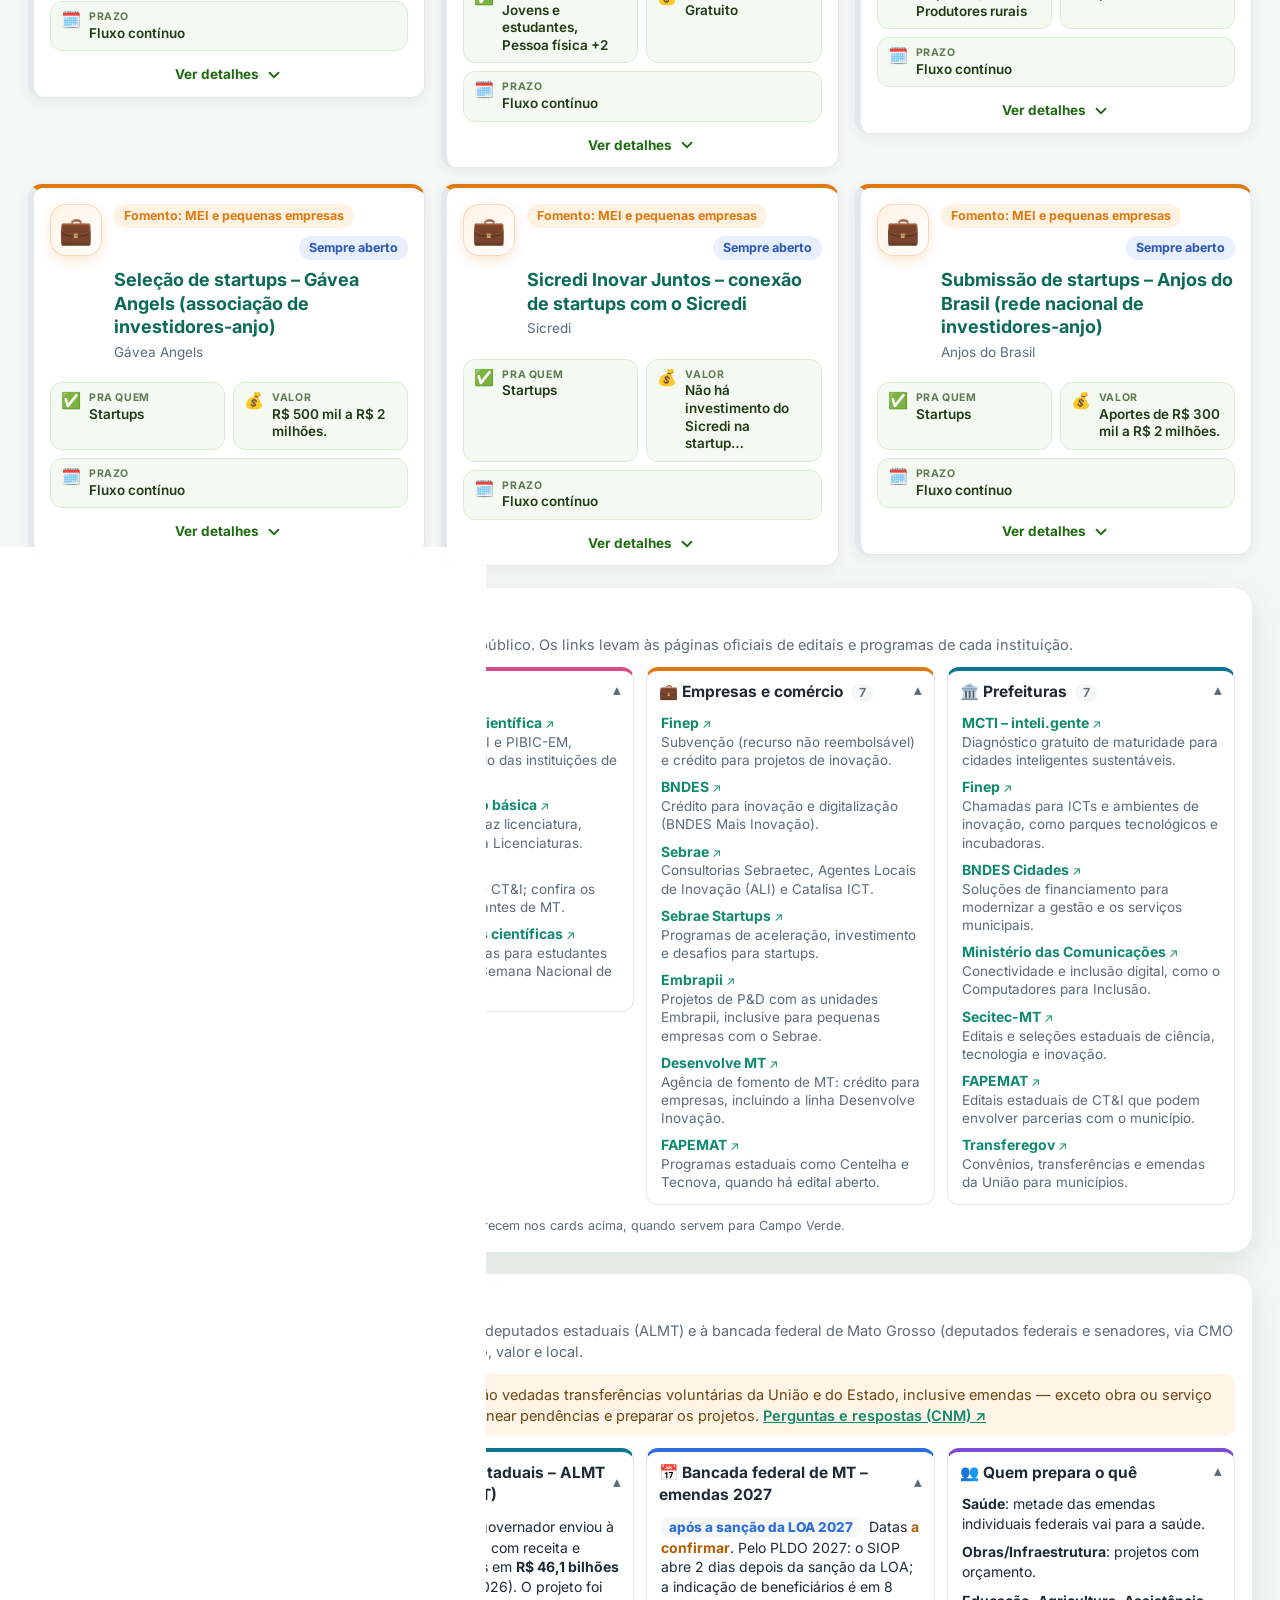
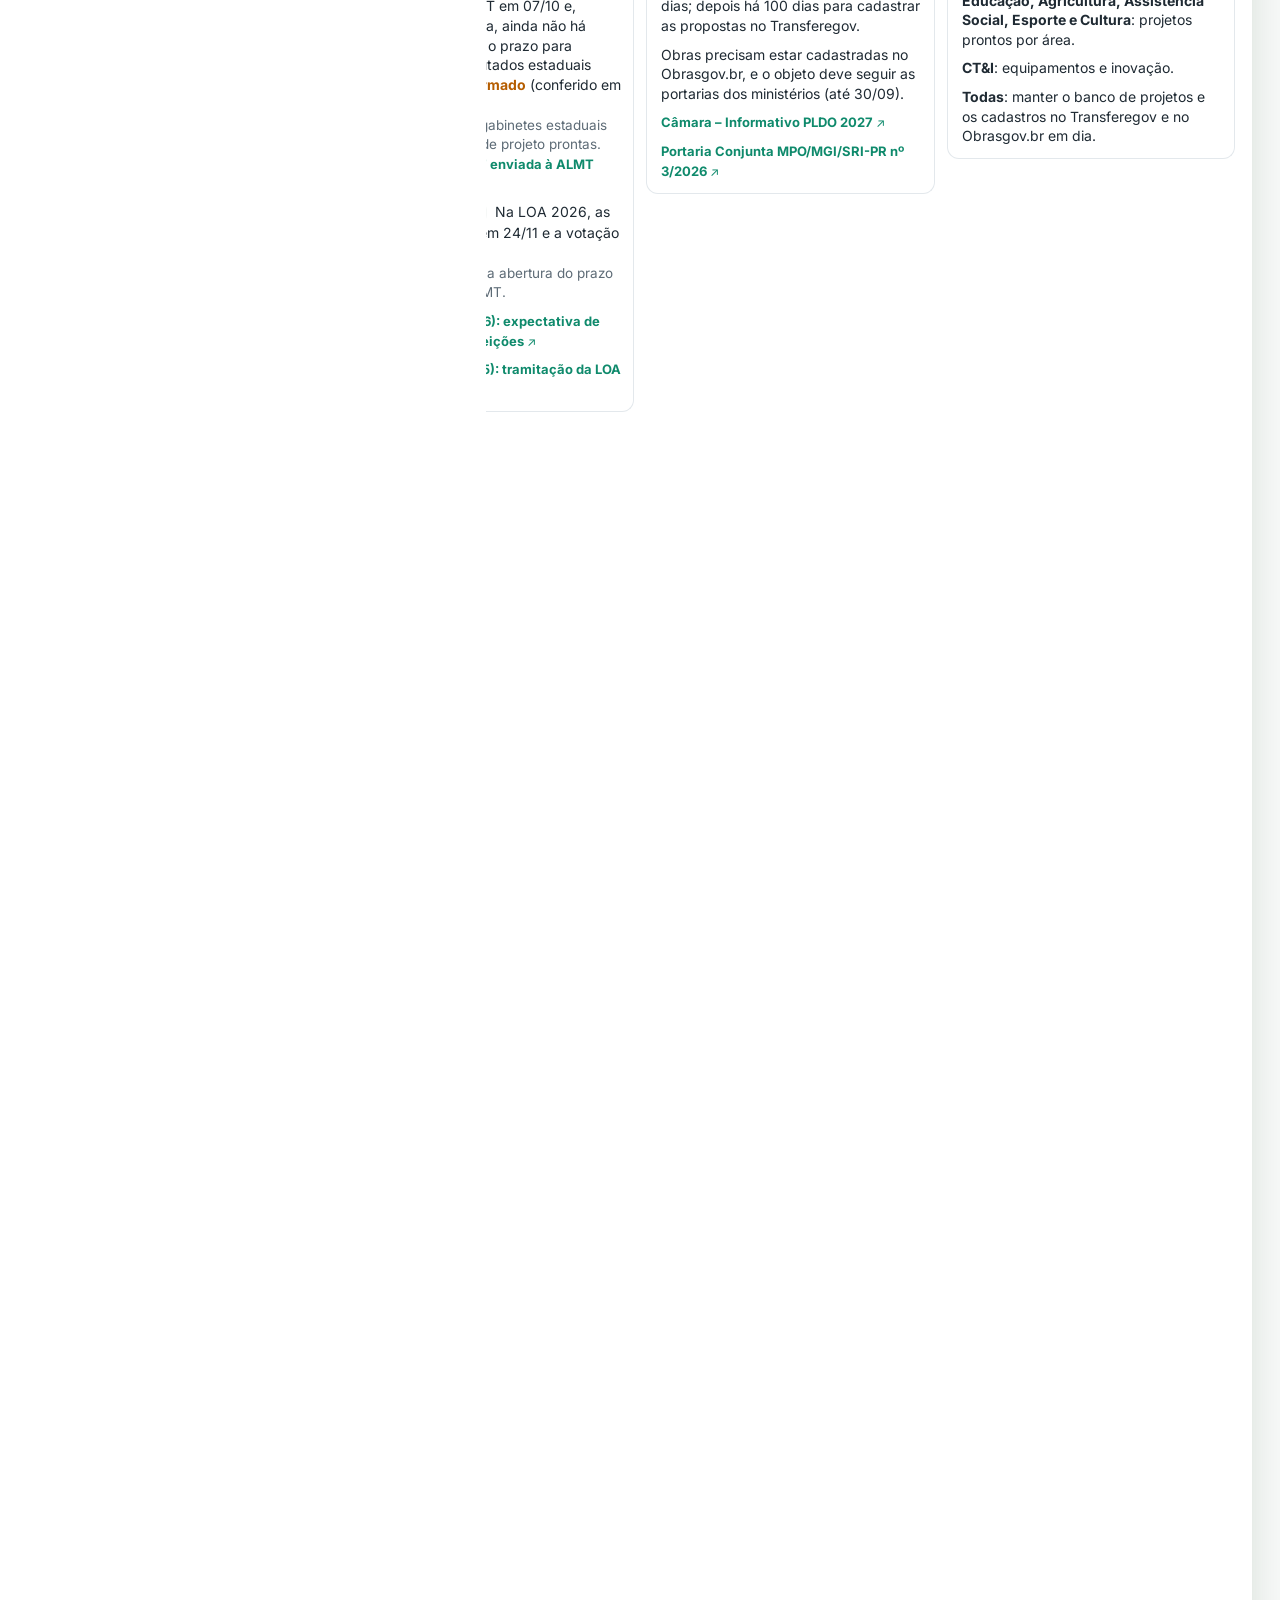
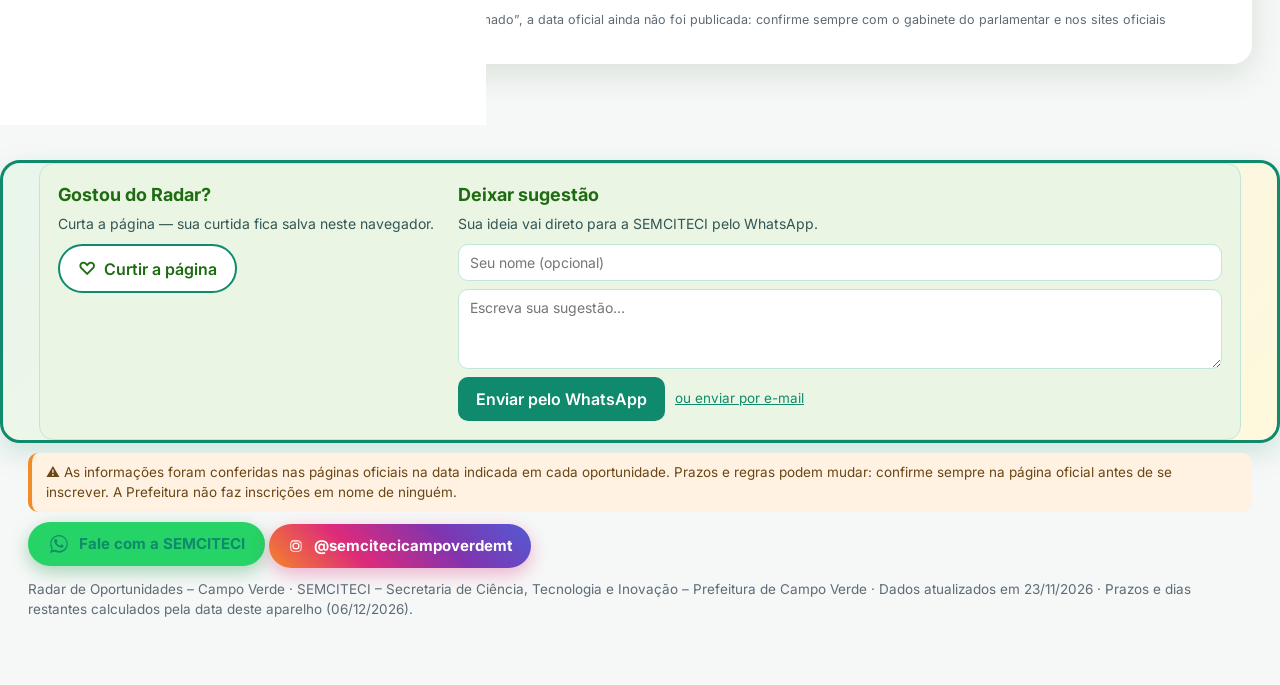
==== commit 298722fd: "Radar: atualização diária 2026-11-23 (sem novidades confirmadas; links reconferidos; Smart Factory 2" ====
--- a/index.html
+++ b/index.html
@@ -709,7 +709,7 @@
 <div class="toast" id="toast" role="status" aria-live="polite"></div>
 
 <script id="dados" type="application/json">{
- "atualizado_em": "2026-11-22",
+ "atualizado_em": "2026-11-23",
  "itens": [
   {
    "id": "ifmt-cv-semana-agronomia-2026",
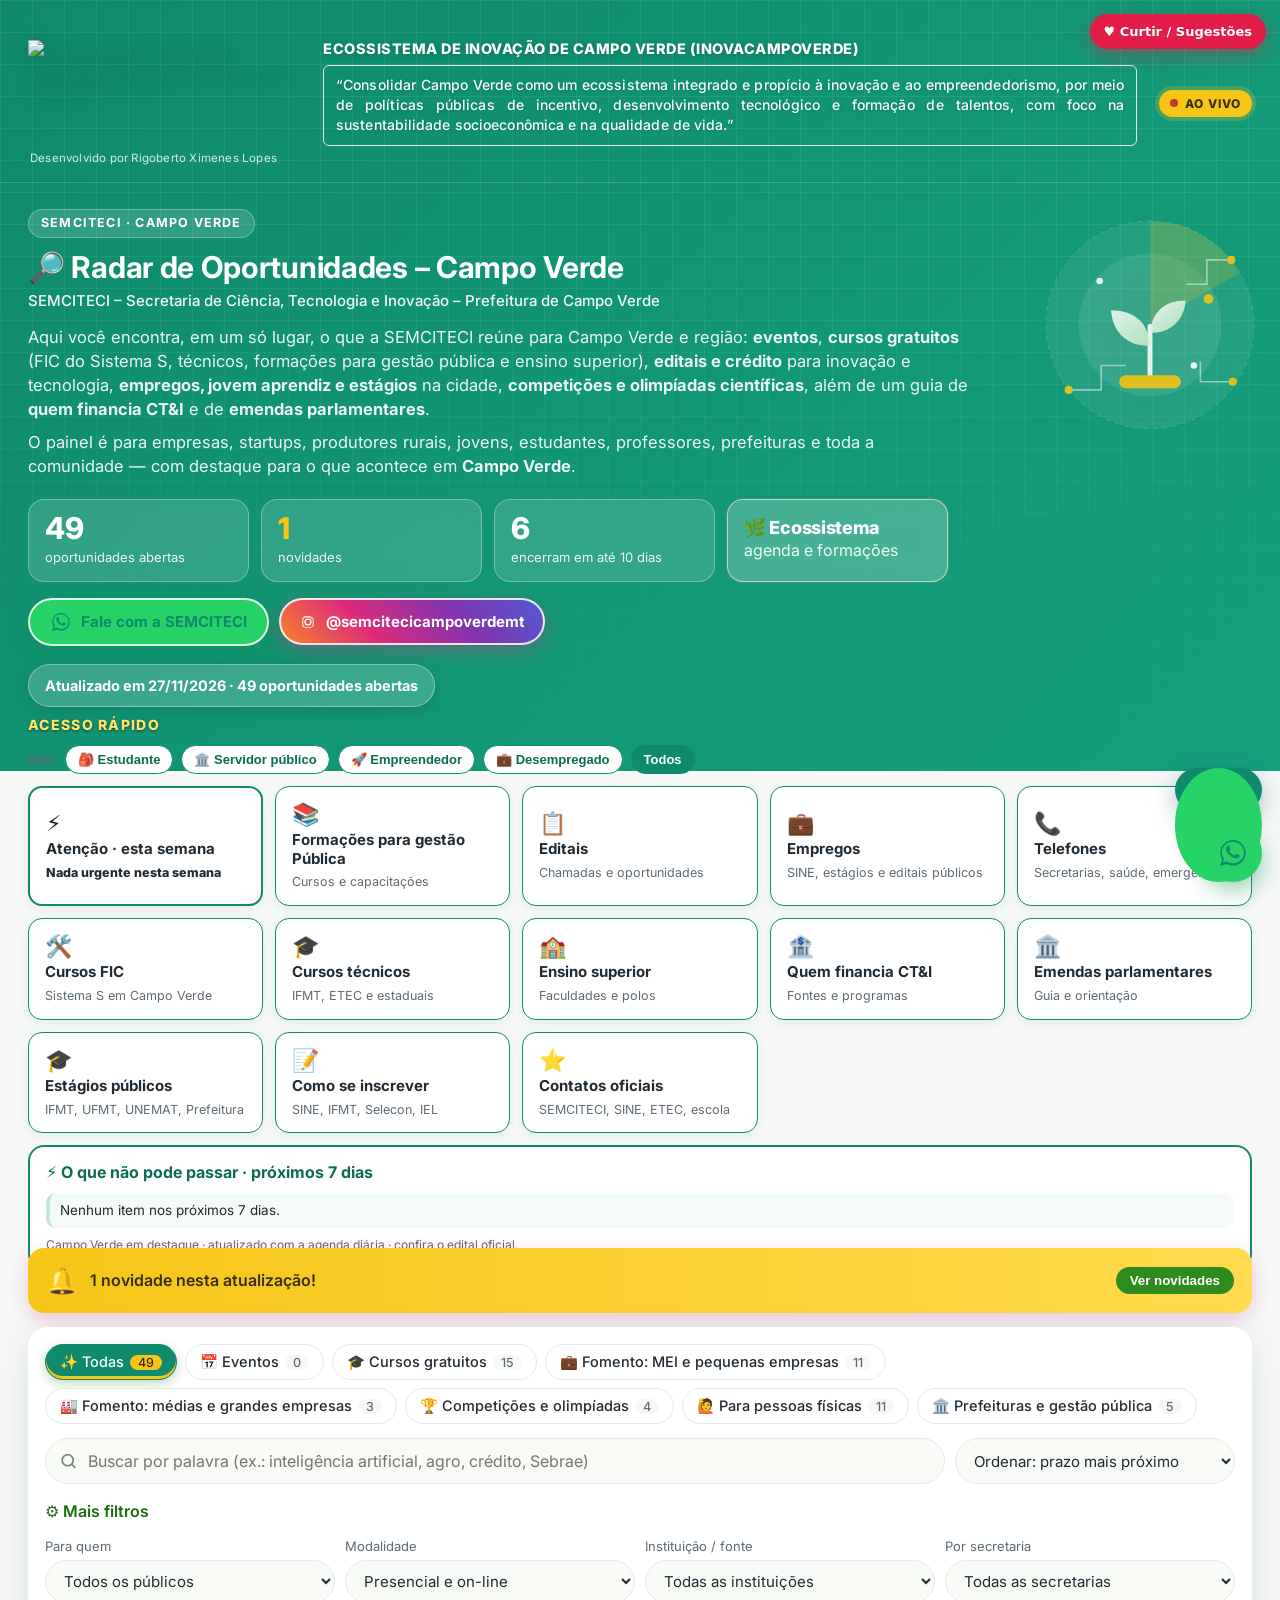
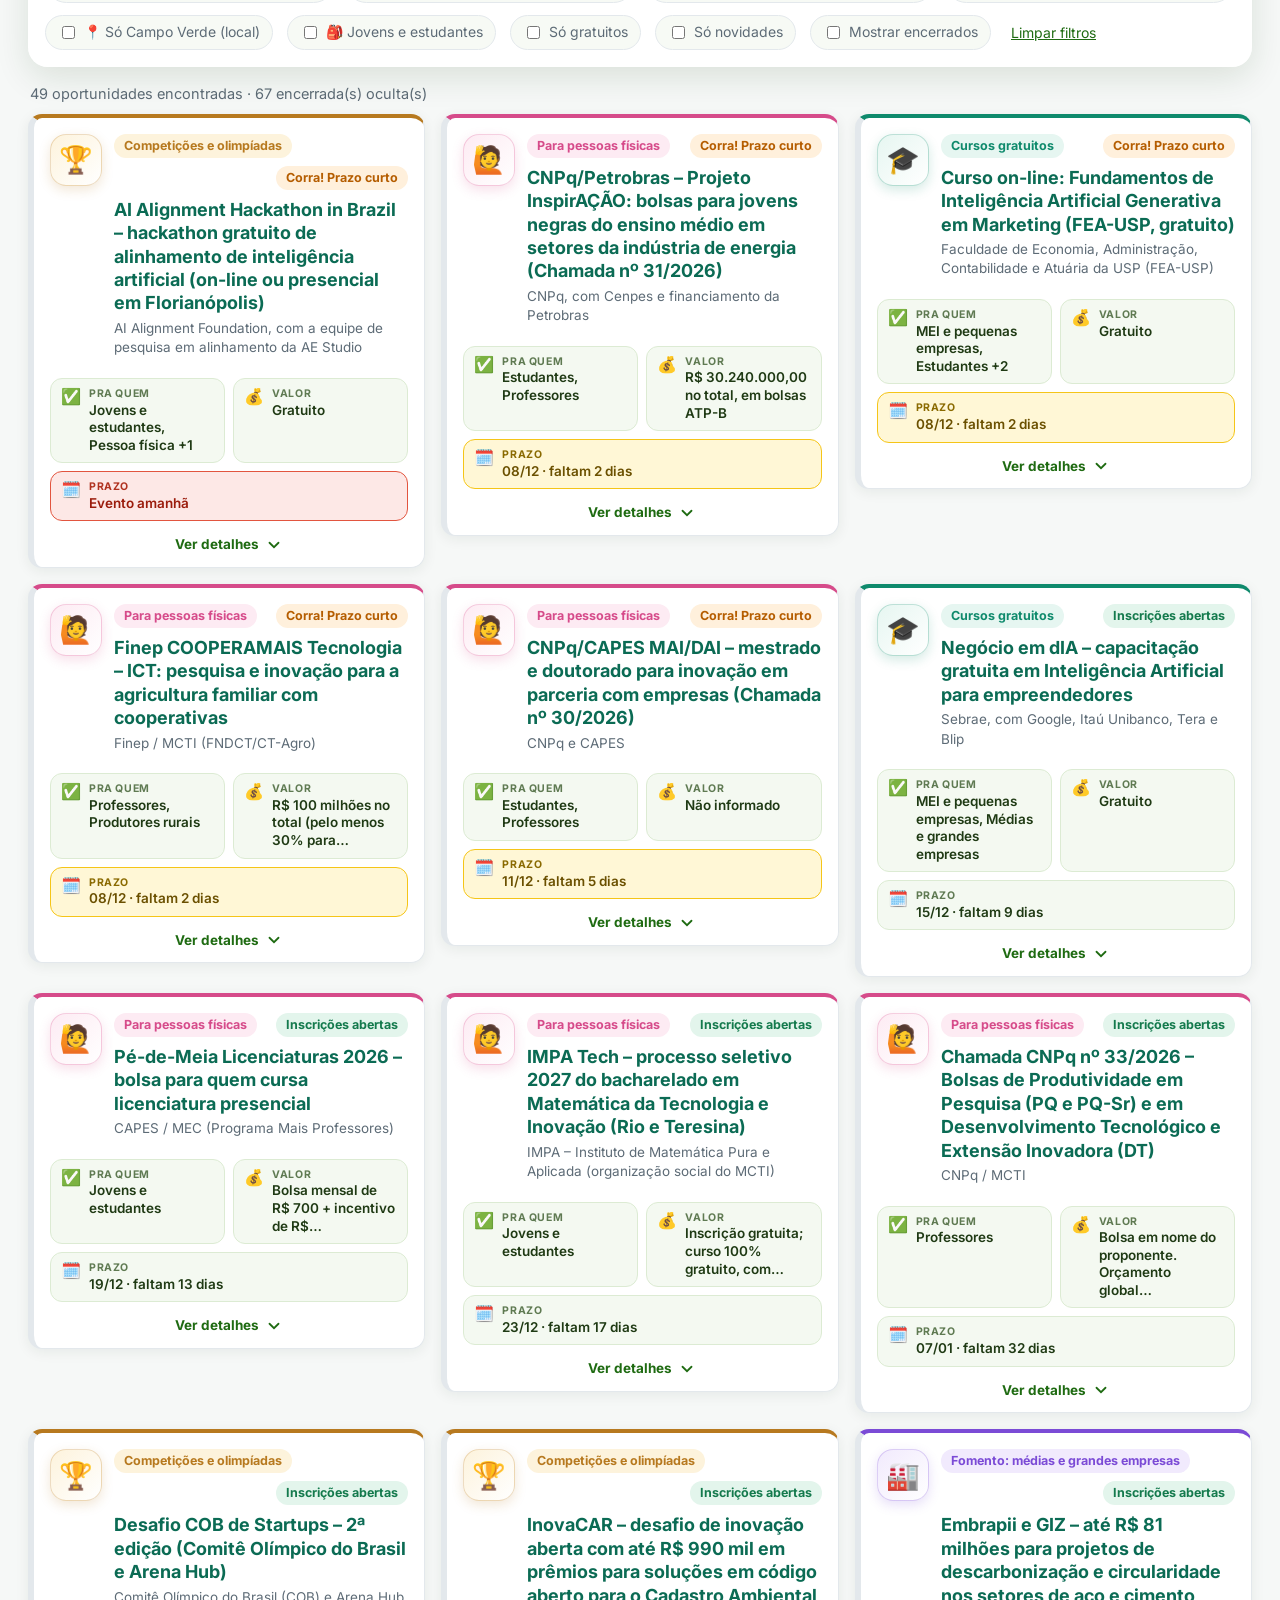
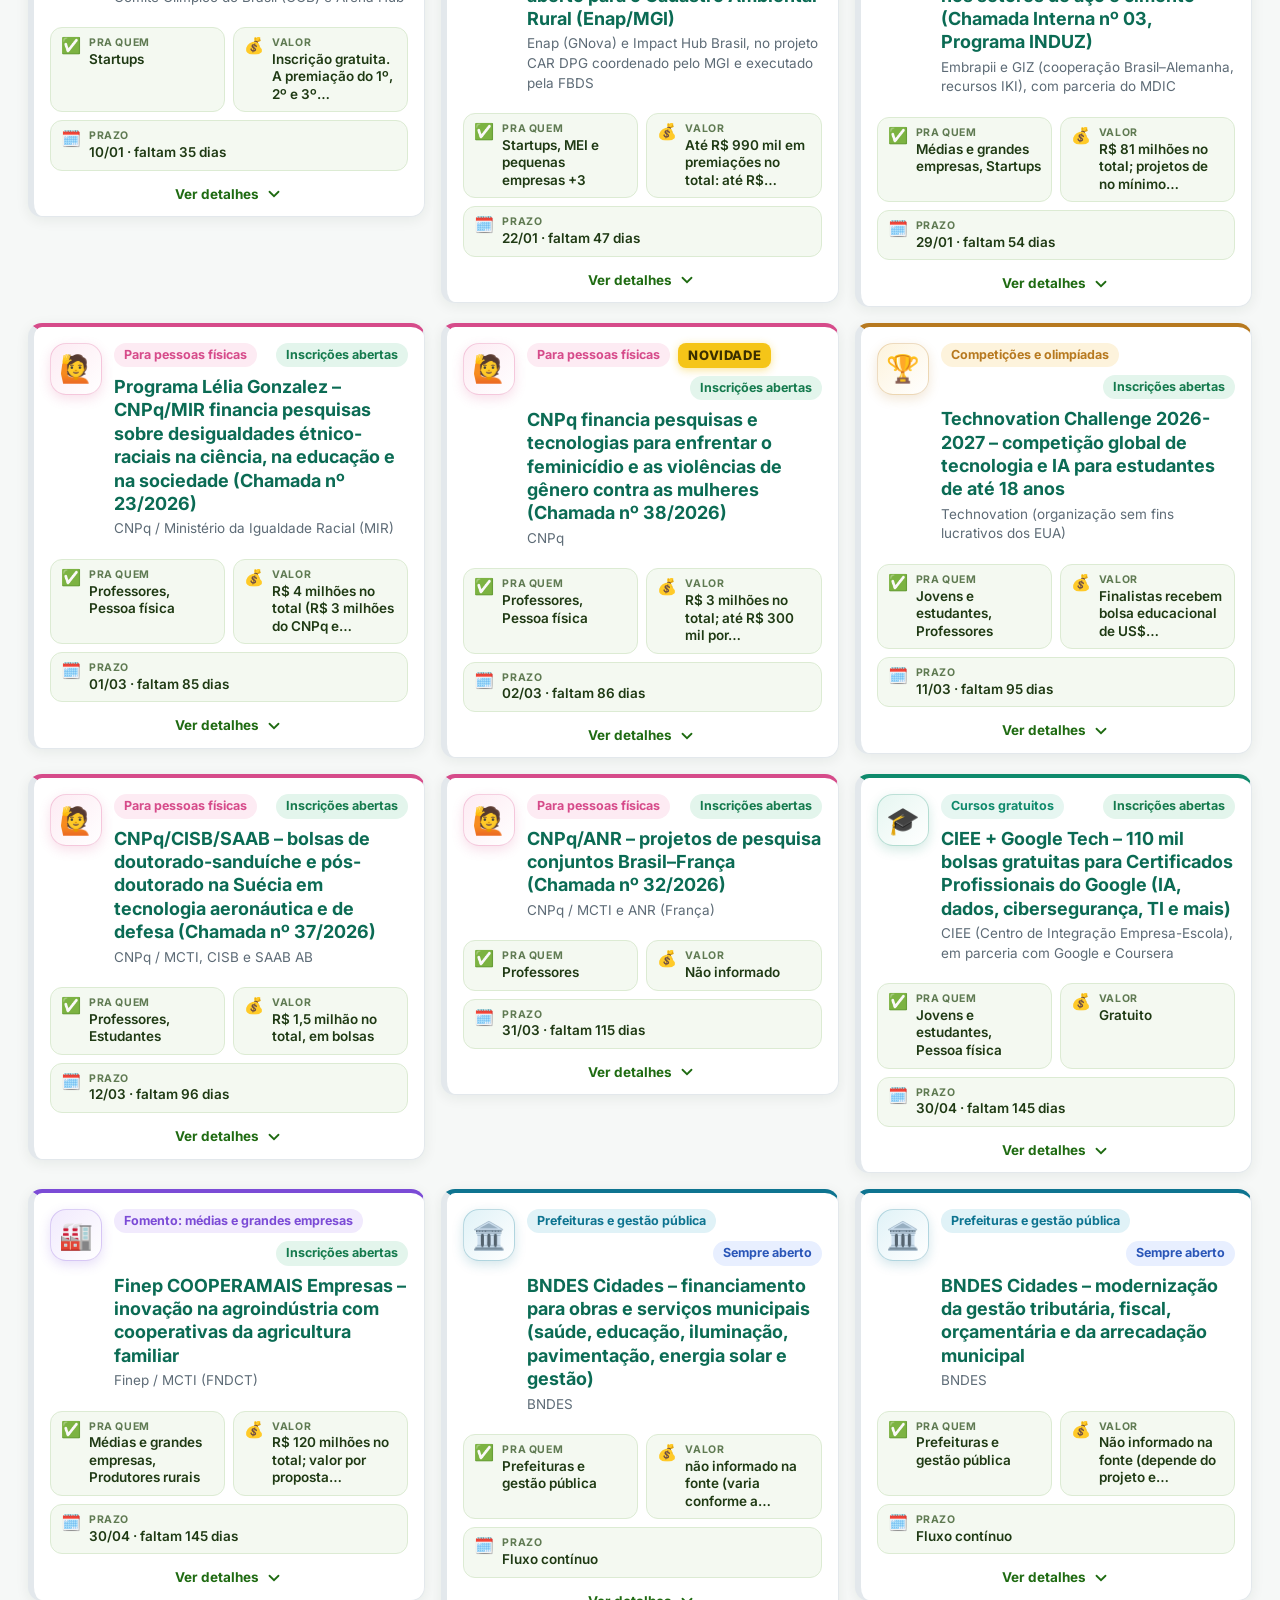
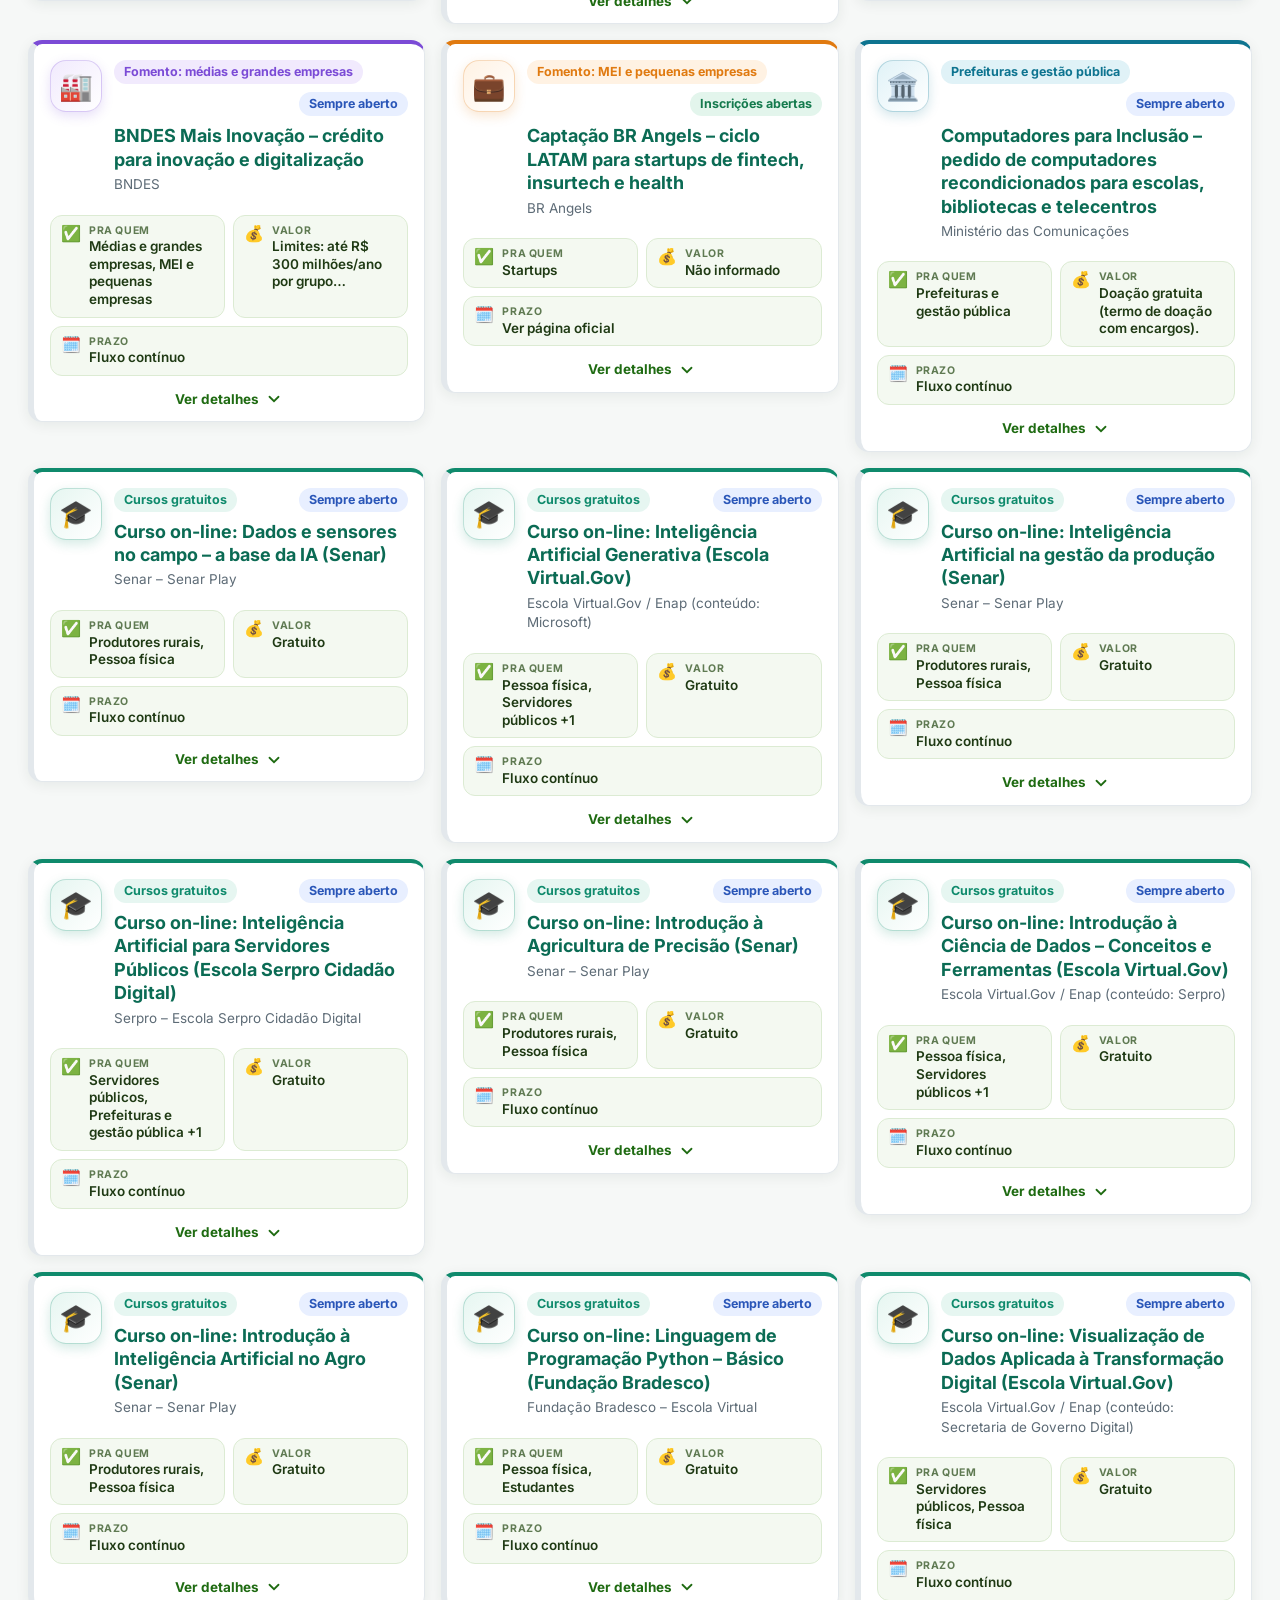
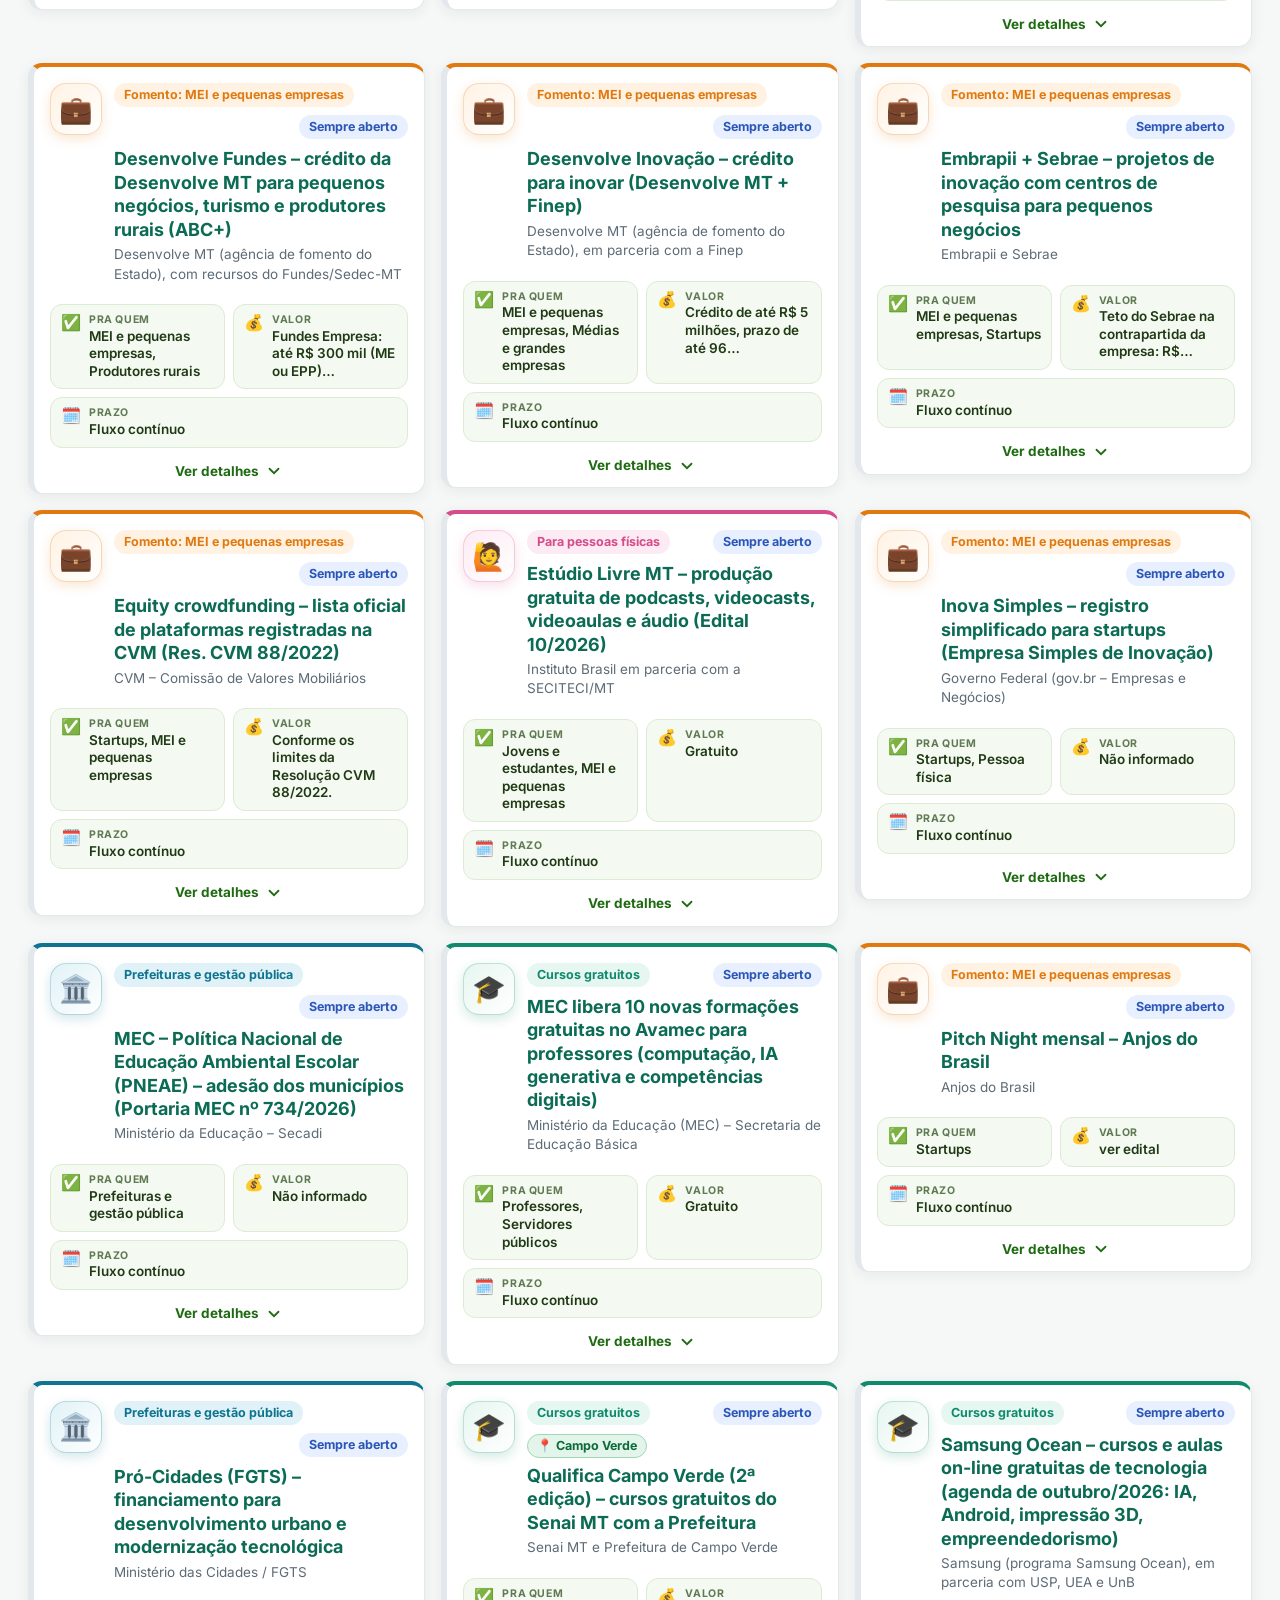
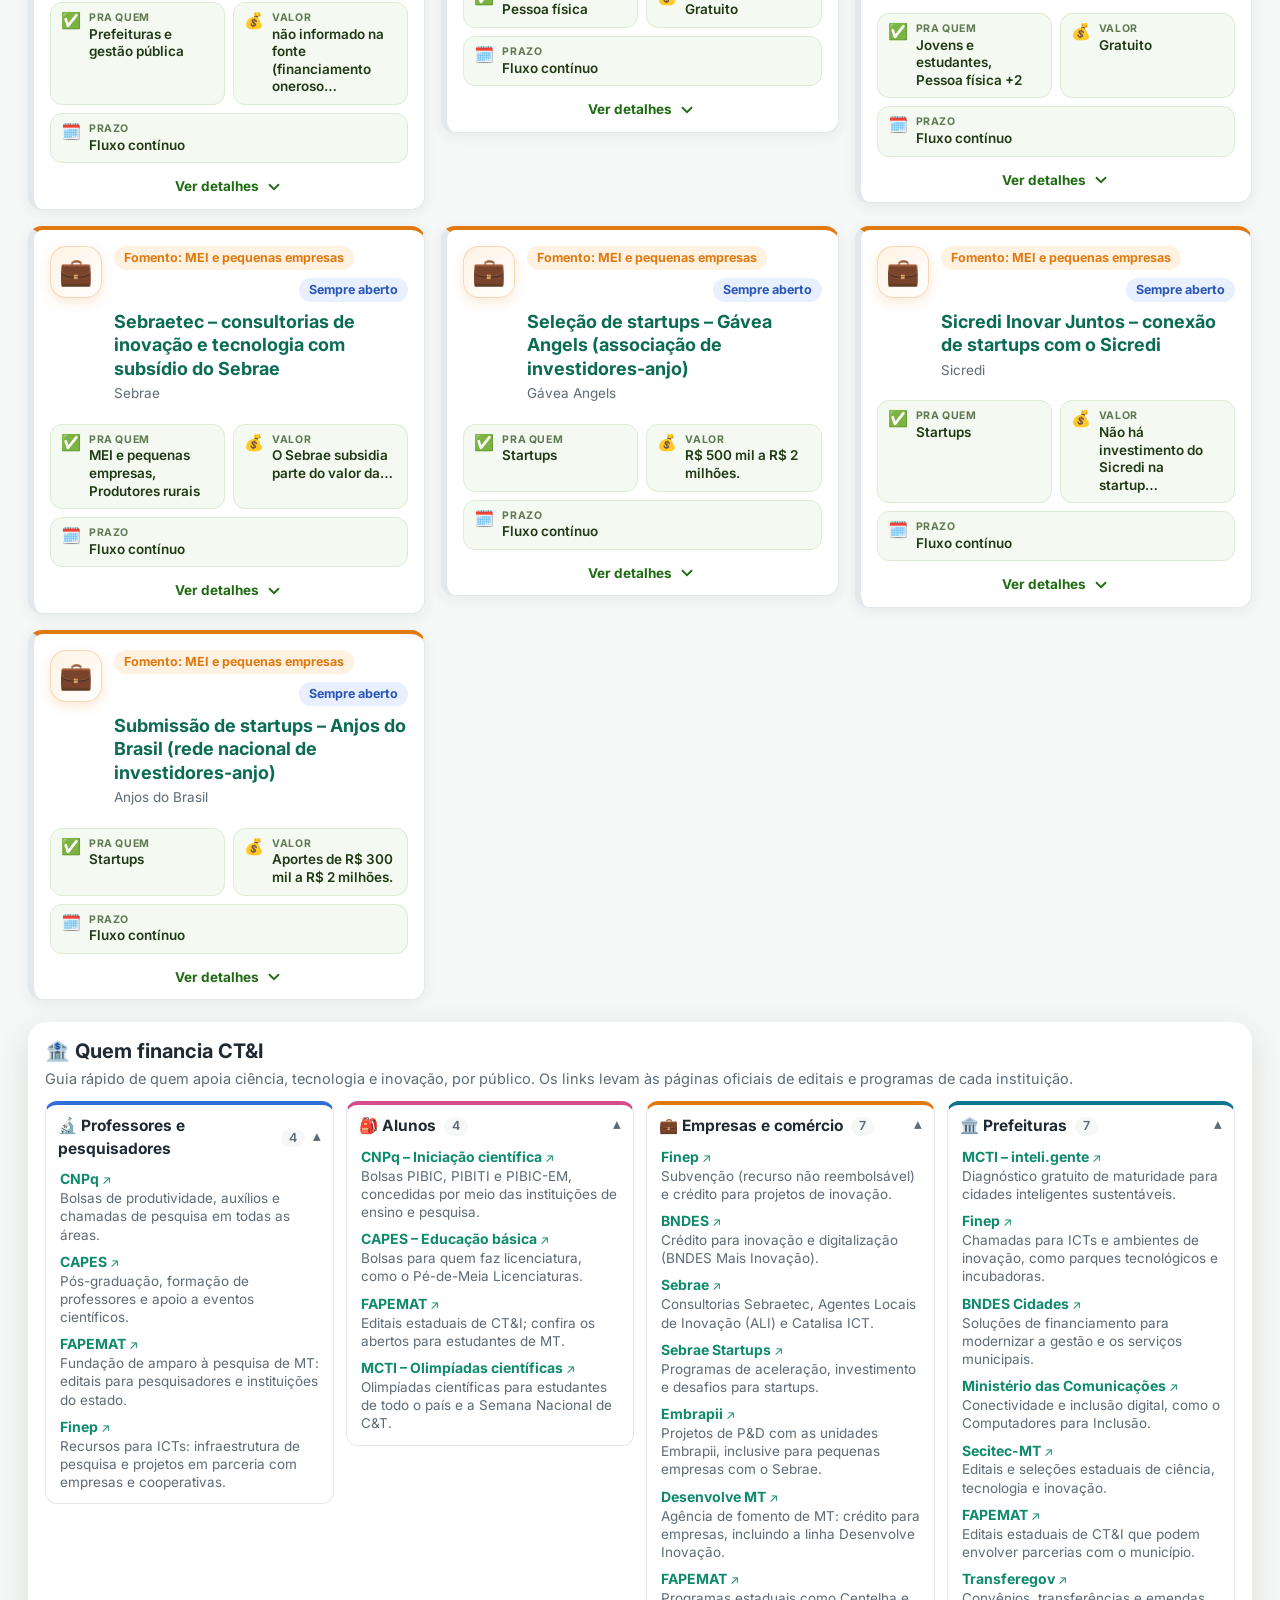
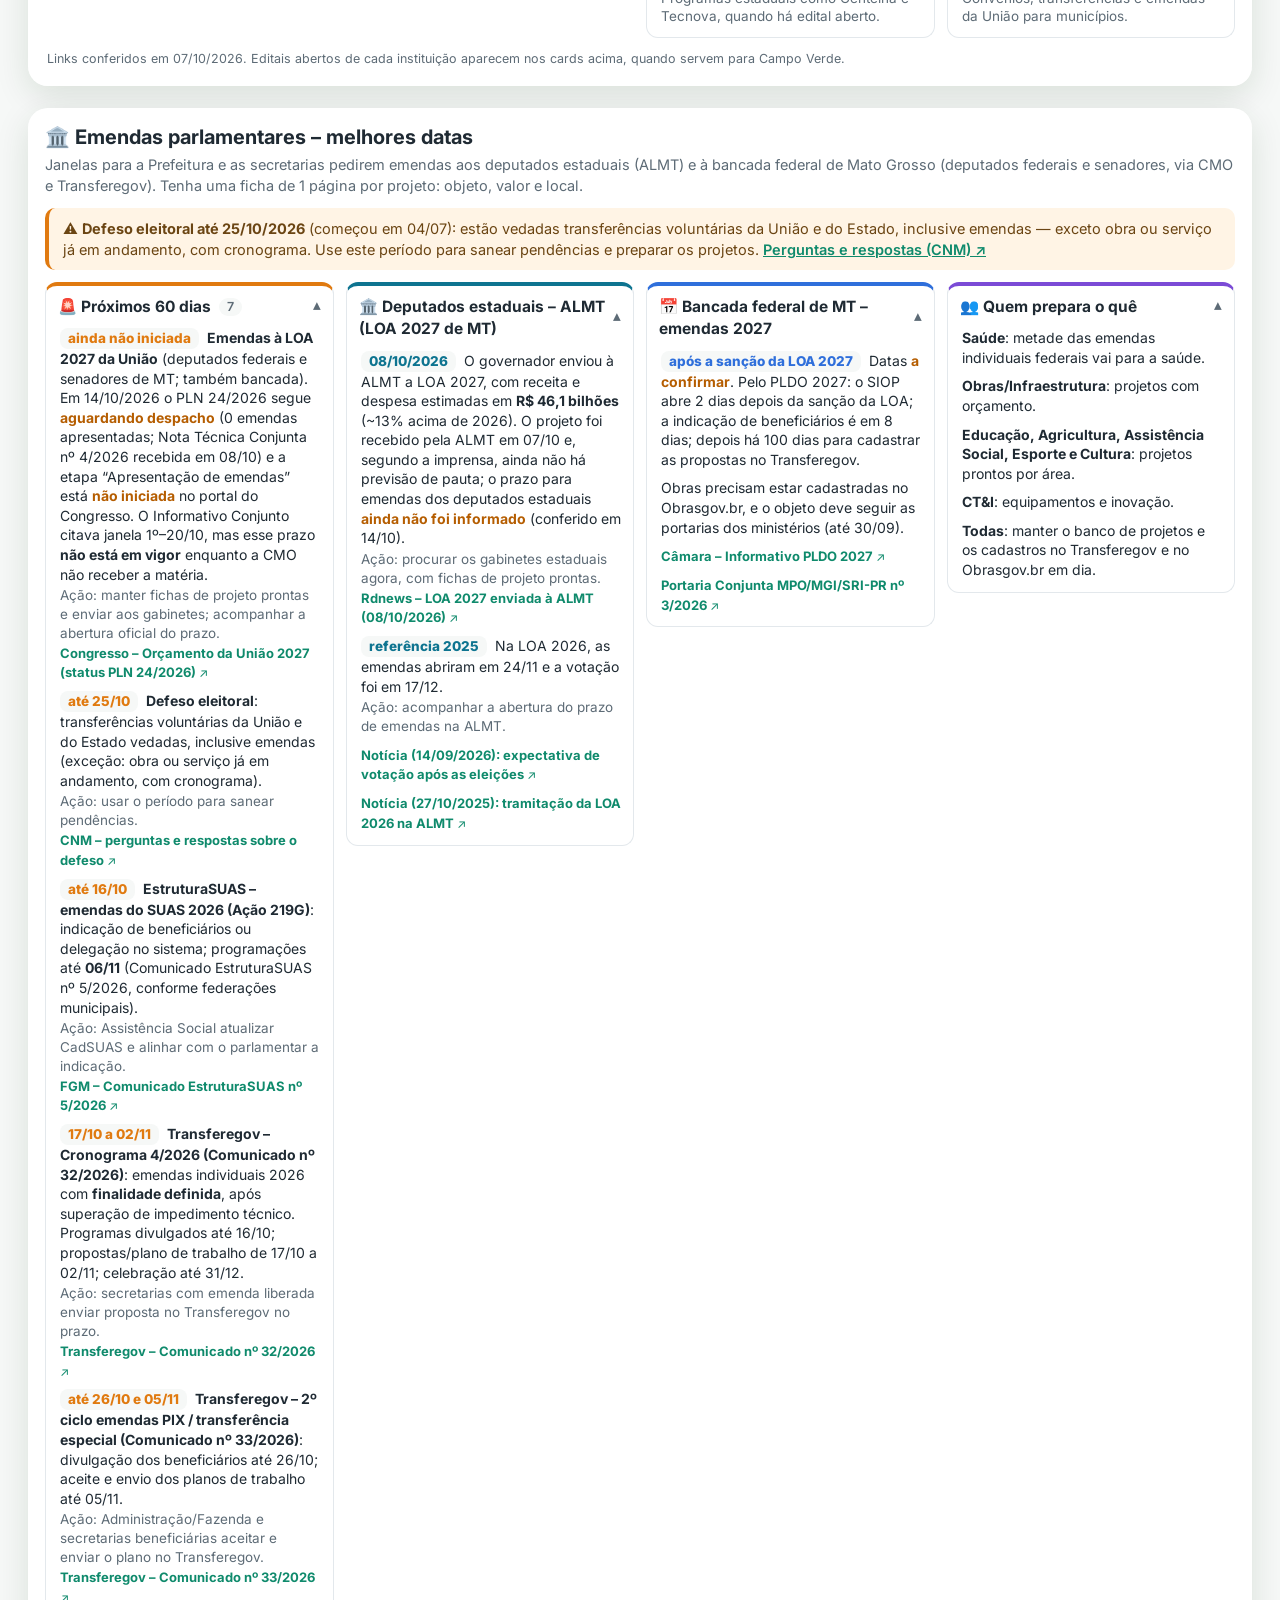
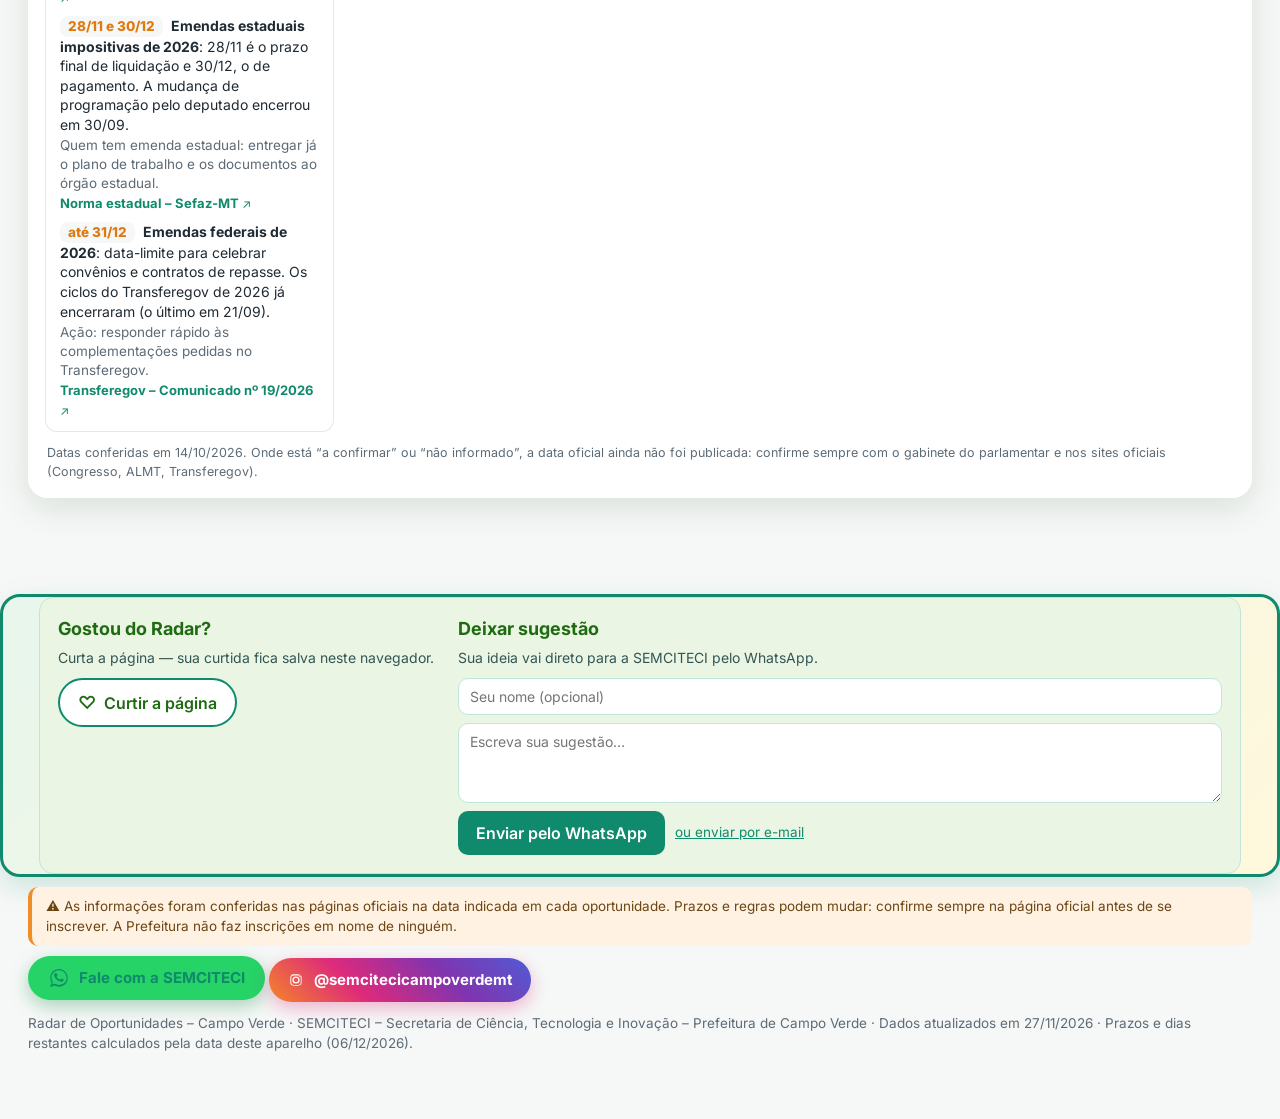
==== commit 72d48b6c: "Radar: atualização diária 2026-11-27 (+CNPq 38/2026 CT&I contra o feminicídio, até 02/03/2027; encer" ====
--- a/index.html
+++ b/index.html
@@ -709,7 +709,7 @@
 <div class="toast" id="toast" role="status" aria-live="polite"></div>
 
 <script id="dados" type="application/json">{
- "atualizado_em": "2026-11-23",
+ "atualizado_em": "2026-11-27",
  "itens": [
   {
    "id": "ifmt-cv-semana-agronomia-2026",
@@ -5295,9 +5295,47 @@
    "secretarias_filtro": [
     "CT&I"
    ]
+  },
+  {
+   "id": "cnpq-38-2026-ctei-feminicidio",
+   "titulo": "CNPq financia pesquisas e tecnologias para enfrentar o feminicídio e as violências de gênero contra as mulheres (Chamada nº 38/2026)",
+   "titulo_curto": "CT&I contra o feminicídio e a violência de gênero (CNPq nº 38/2026)",
+   "categoria": "pessoas_fisicas",
+   "publicos": [
+    "professor",
+    "pessoa_fisica"
+   ],
+   "organizador": "CNPq",
+   "instituicoes": [
+    "CNPq/CAPES"
+   ],
+   "resumo": "Chamada para projetos de pesquisa, desenvolvimento tecnológico e inovação sobre prevenção, proteção e enfrentamento ao feminicídio e às violências de gênero, com linha específica para tecnologias e soluções digitais (plataformas, aplicativos, sistemas de monitoramento e ferramentas preditivas).",
+   "valor": "R$ 3 milhões no total; até R$ 300 mil por projeto (custeio e/ou bolsas)",
+   "gratuito": false,
+   "inscricao": {
+    "ate": "2027-03-02",
+    "hora_cuiaba": "22:59",
+    "texto": "Inscrições de 26/11/2026 a 02/03/2027, até 23h59 de Brasília (22h59 de Cuiabá), pela Plataforma Integrada Carlos Chagas. Uma proposta por proponente."
+   },
+   "fluxo_continuo": false,
+   "evento": null,
+   "modalidade": "online",
+   "local": "Nacional",
+   "link": "https://www.gov.br/cnpq/pt-br/chamadas/todas-as-chamadas/chamadas-2026/chamada-no-38-2026/chamada-publica-cnpq-N-38-2026",
+   "fonte_verificada": "https://www.gov.br/cnpq/pt-br/chamadas/todas-as-chamadas/chamadas-2026/chamada-no-38-2026/Chamada38_2026.pdf",
+   "verificado_em": "2026-11-27",
+   "data_inclusao": "2026-11-27",
+   "destaque": false,
+   "local_campo_verde": false,
+   "observacoes": "Proponente com título de doutor e Lattes atualizado, com vínculo a instituição de execução (ICT). Três linhas: (1) feminicídio e fatores de risco; (2) tecnologias e soluções digitais para prevenção e monitoramento; (3) fortalecimento das redes de atendimento. Chamada publicada em 26/11/2026 no portal do CNPq.",
+   "secretarias_filtro": [
+    "CT&I"
+   ]
   }
  ],
- "novidades_ids": []
+ "novidades_ids": [
+  "cnpq-38-2026-ctei-feminicidio"
+ ]
 }</script>
 <script>
 (function(){
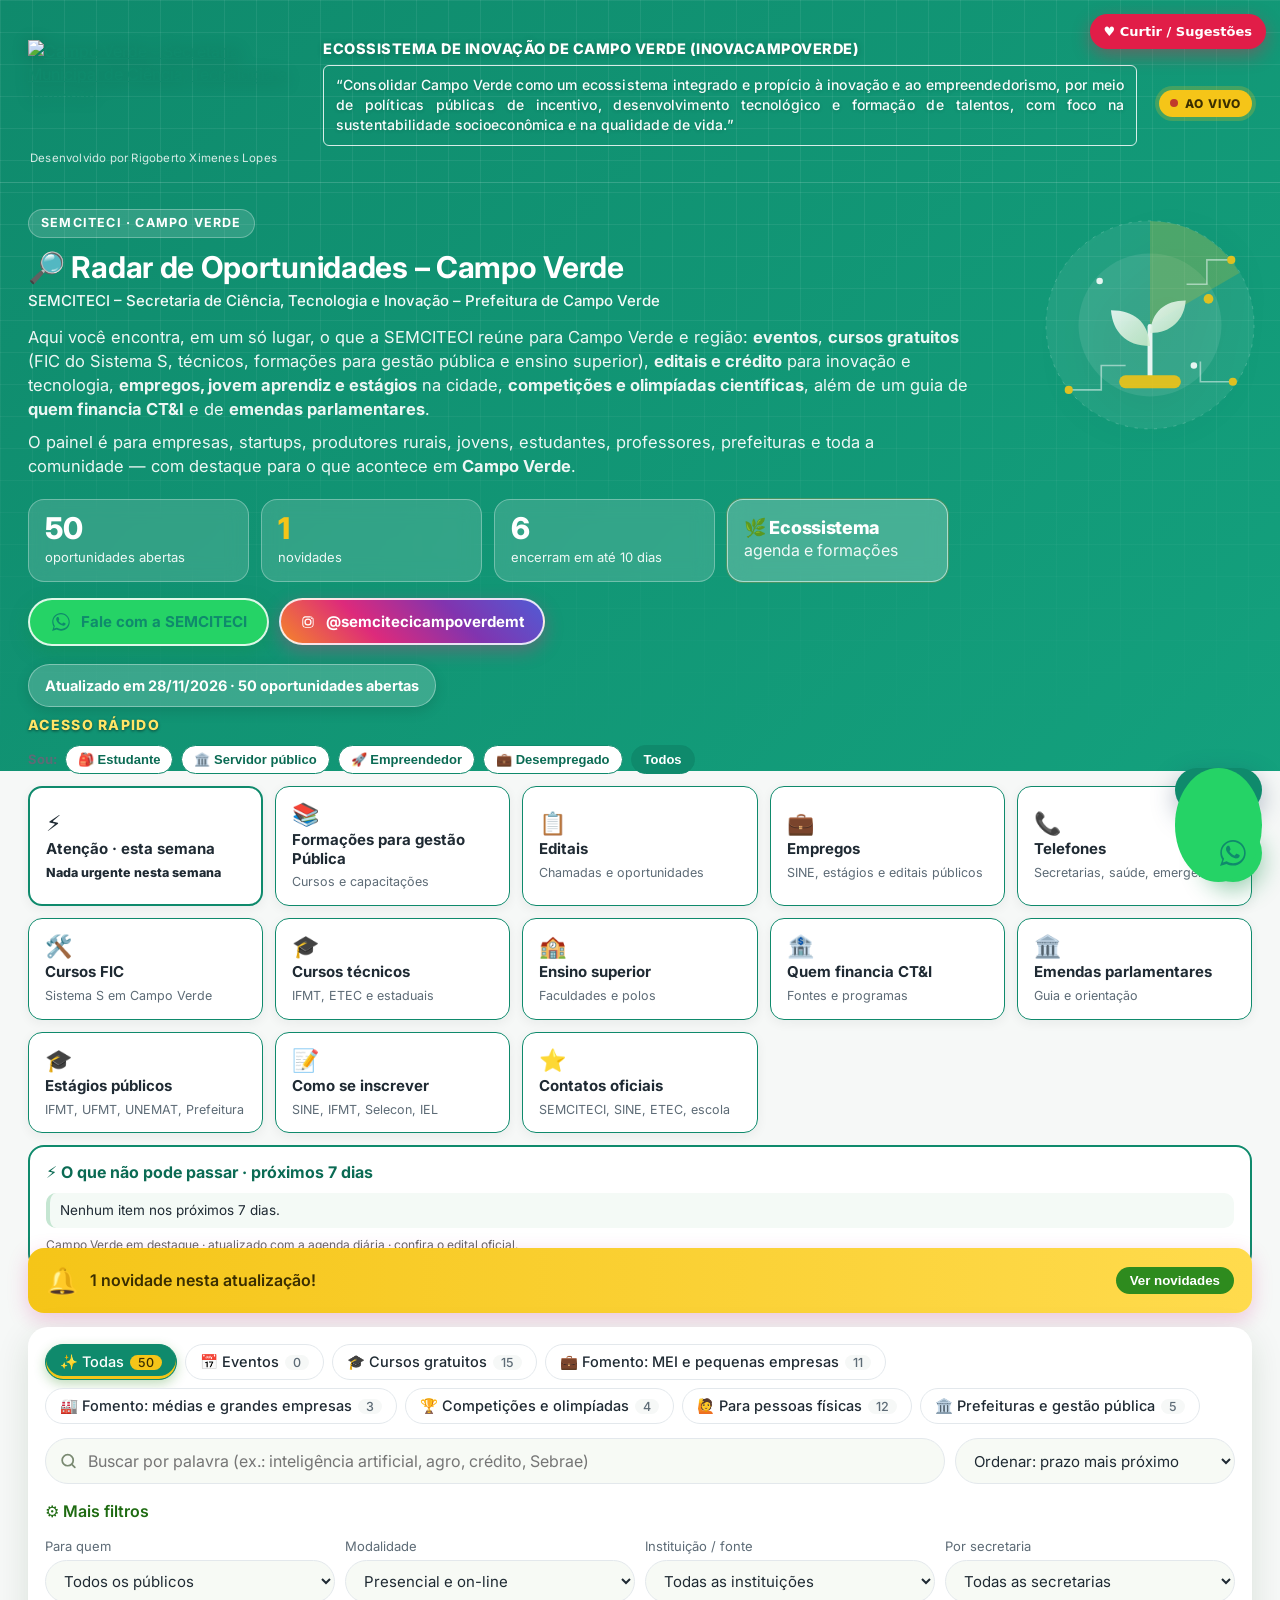
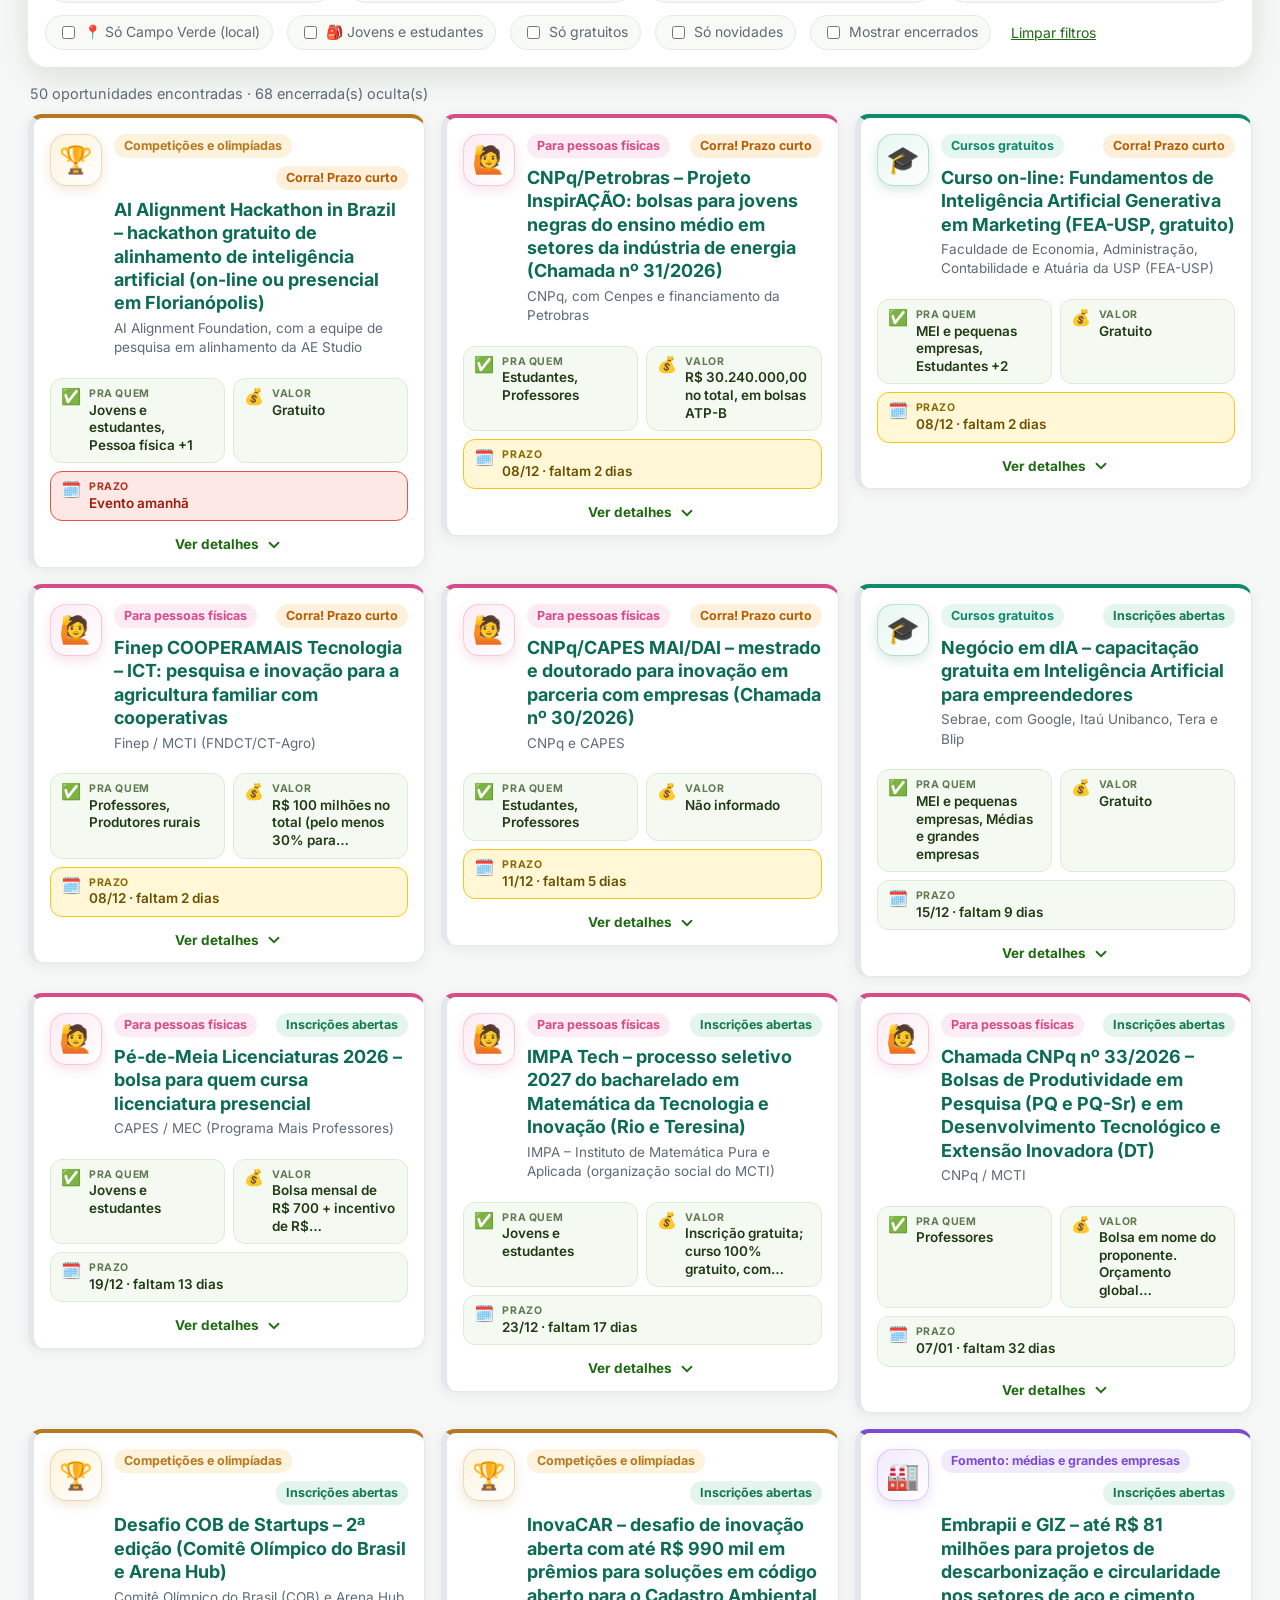
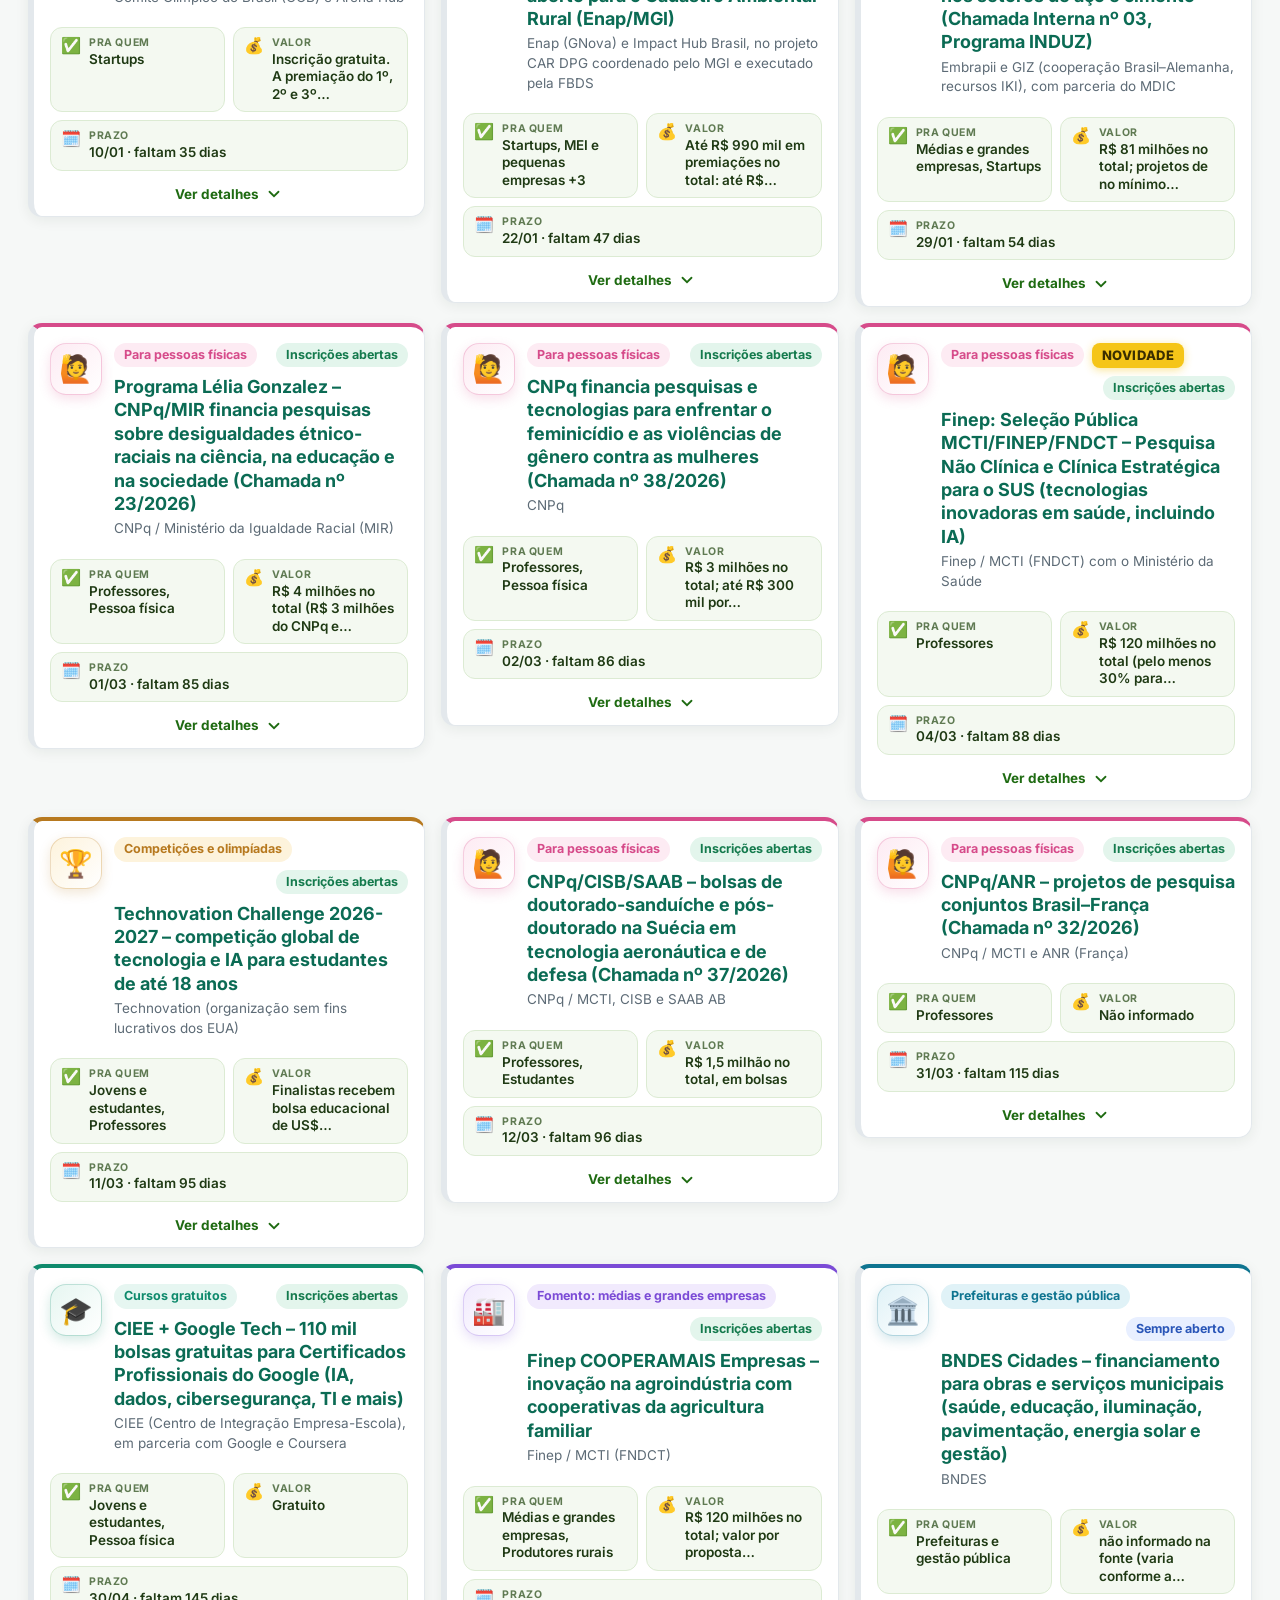
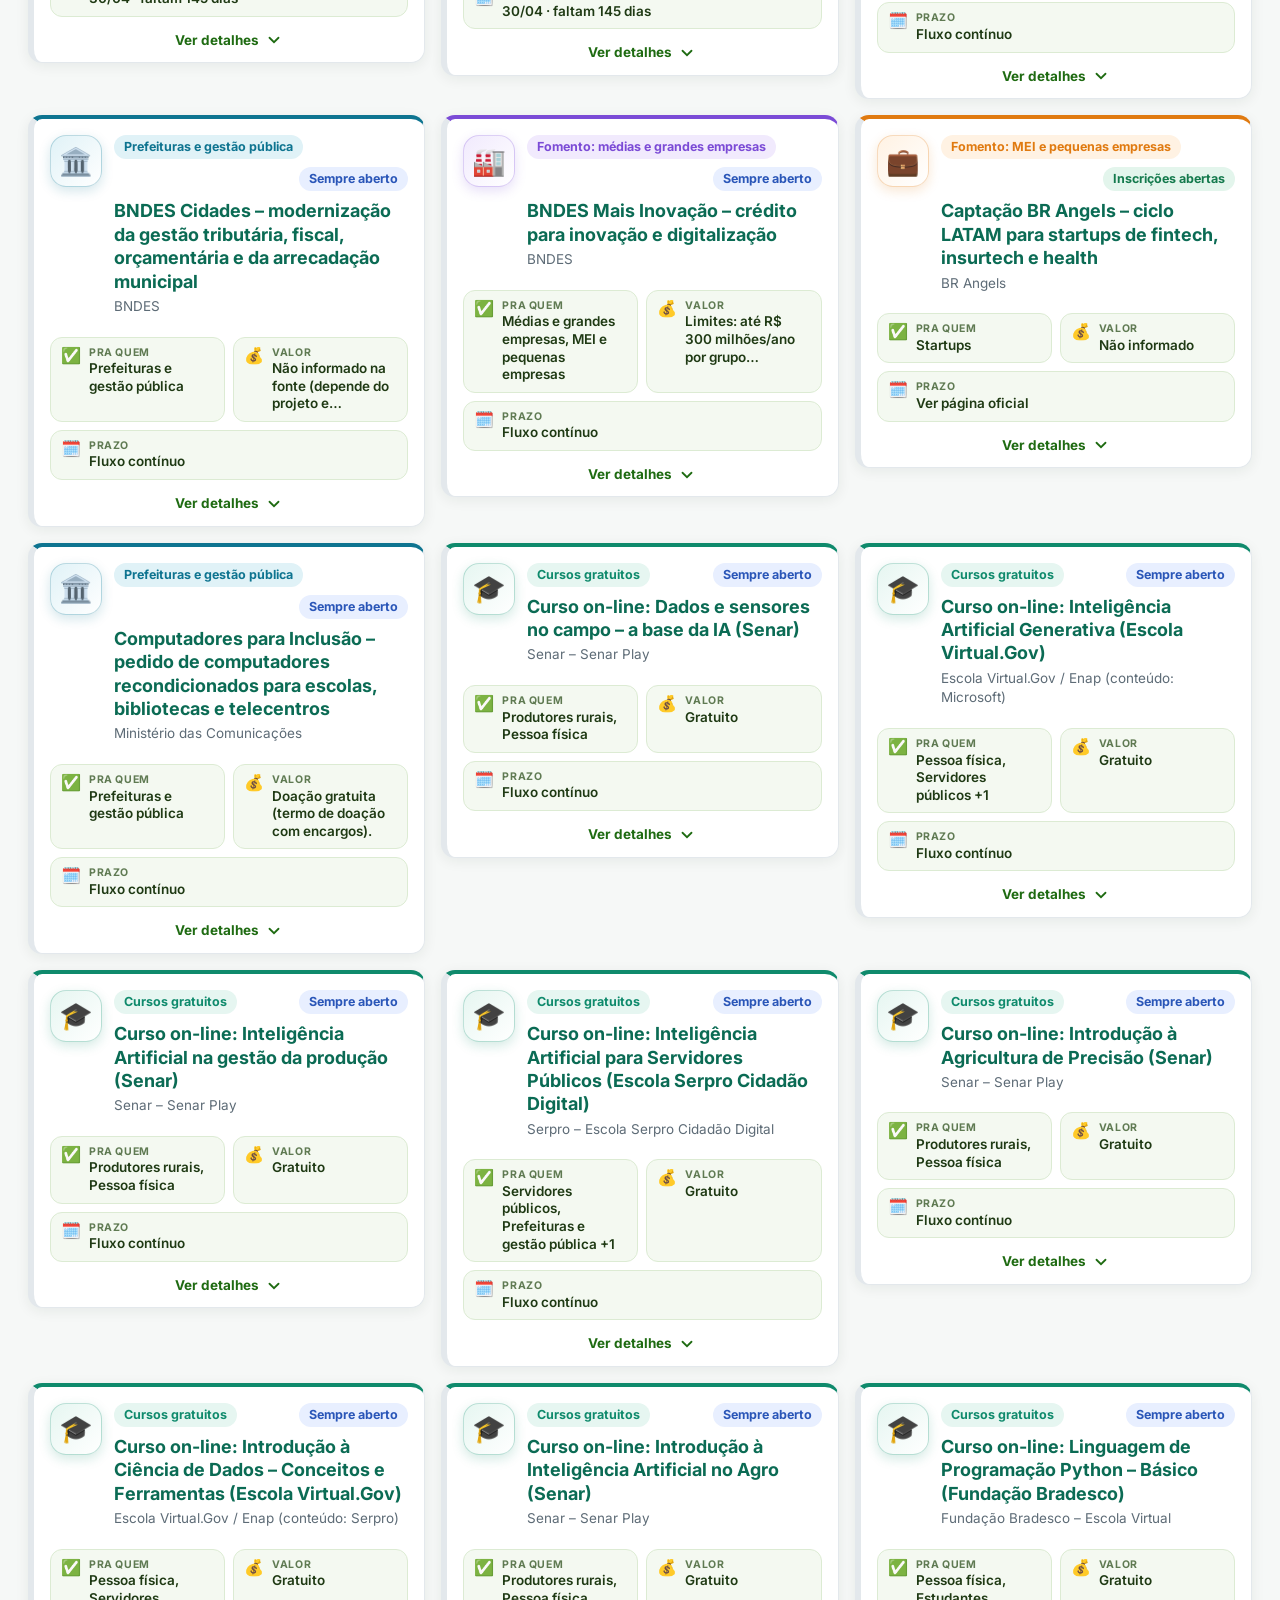
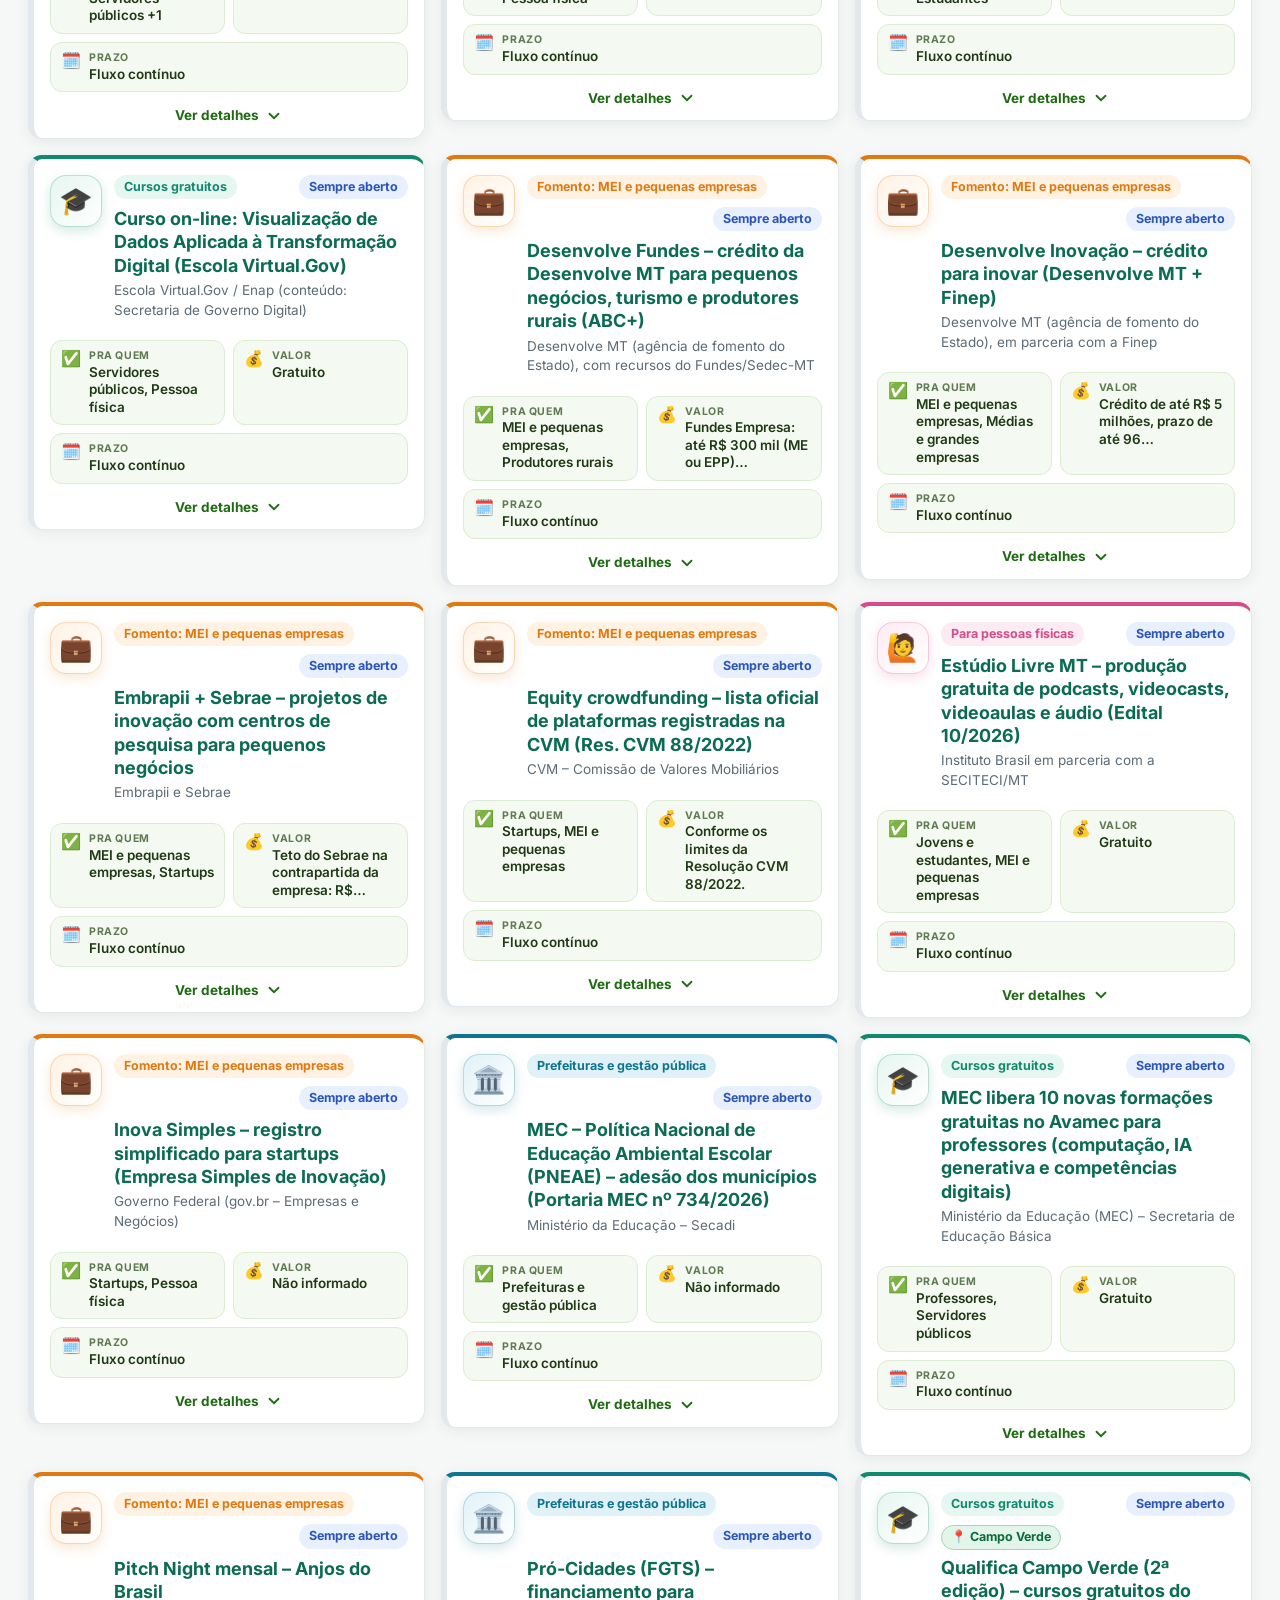
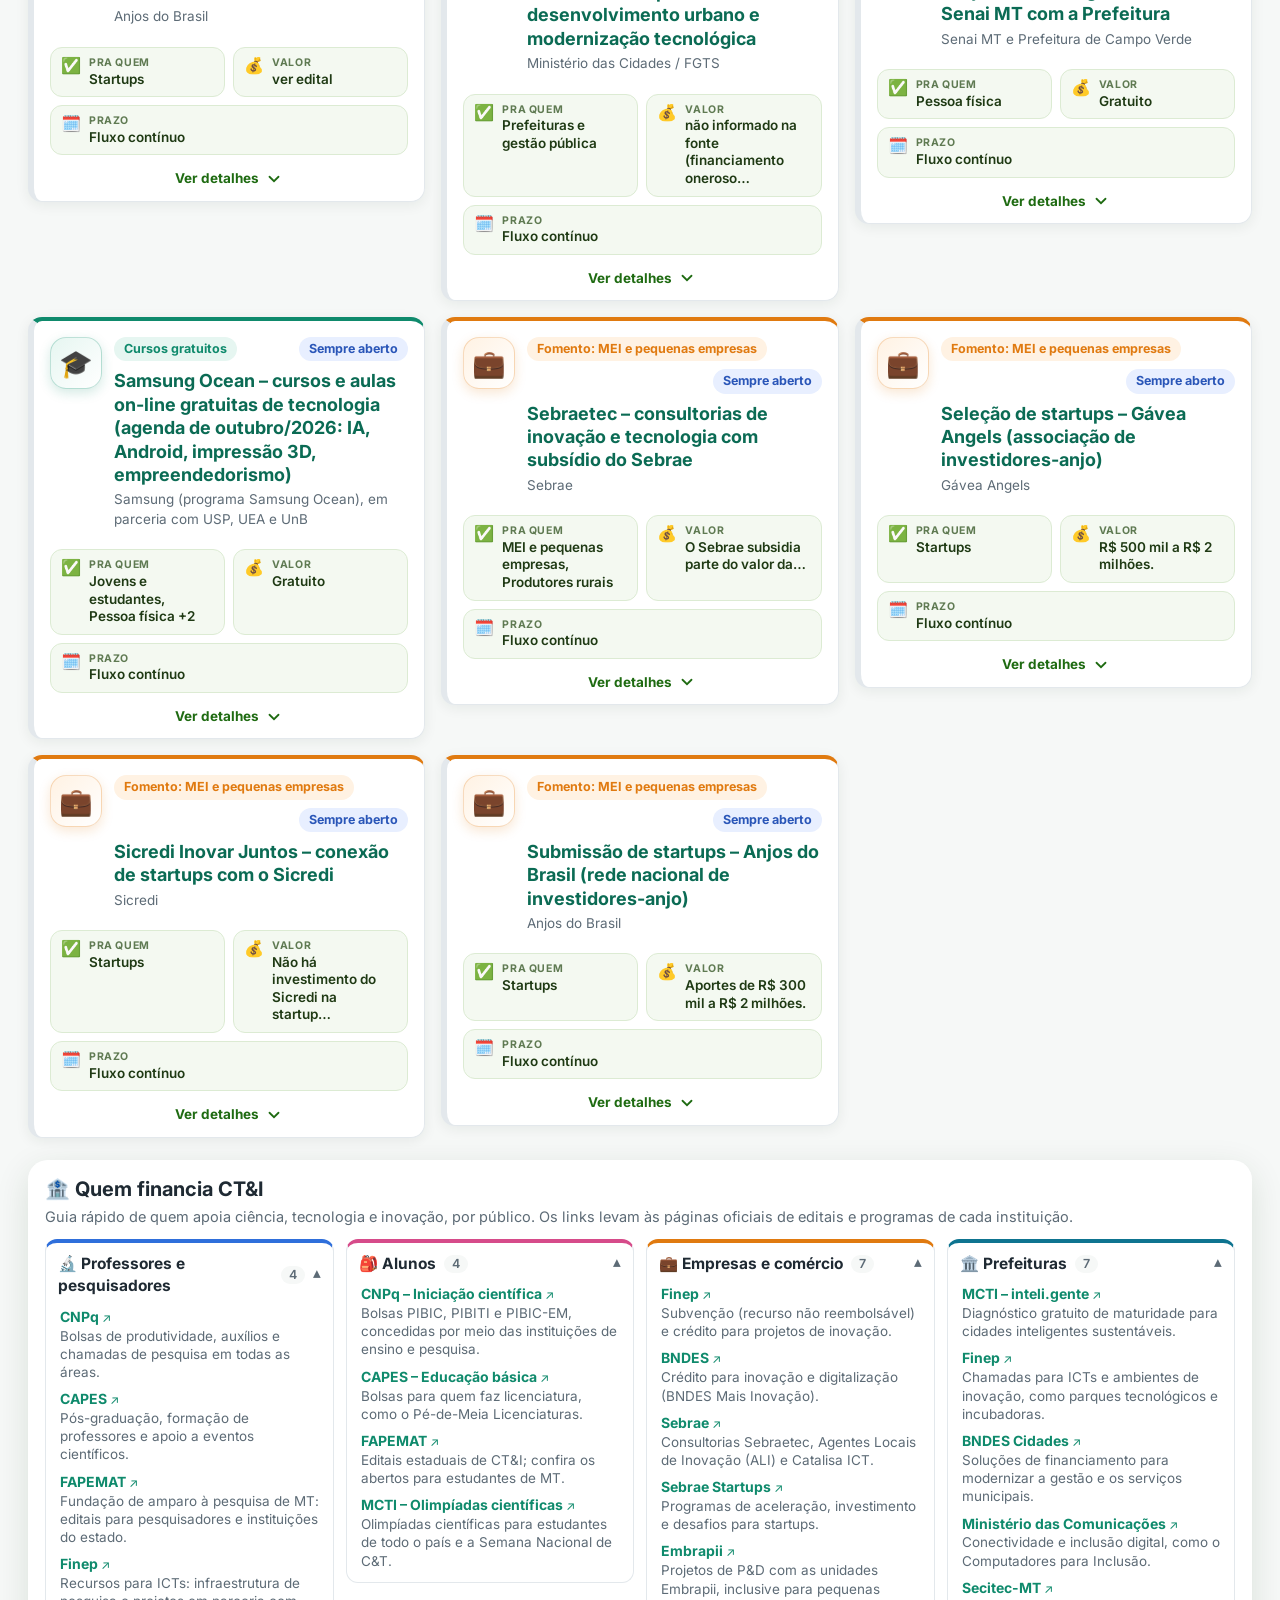
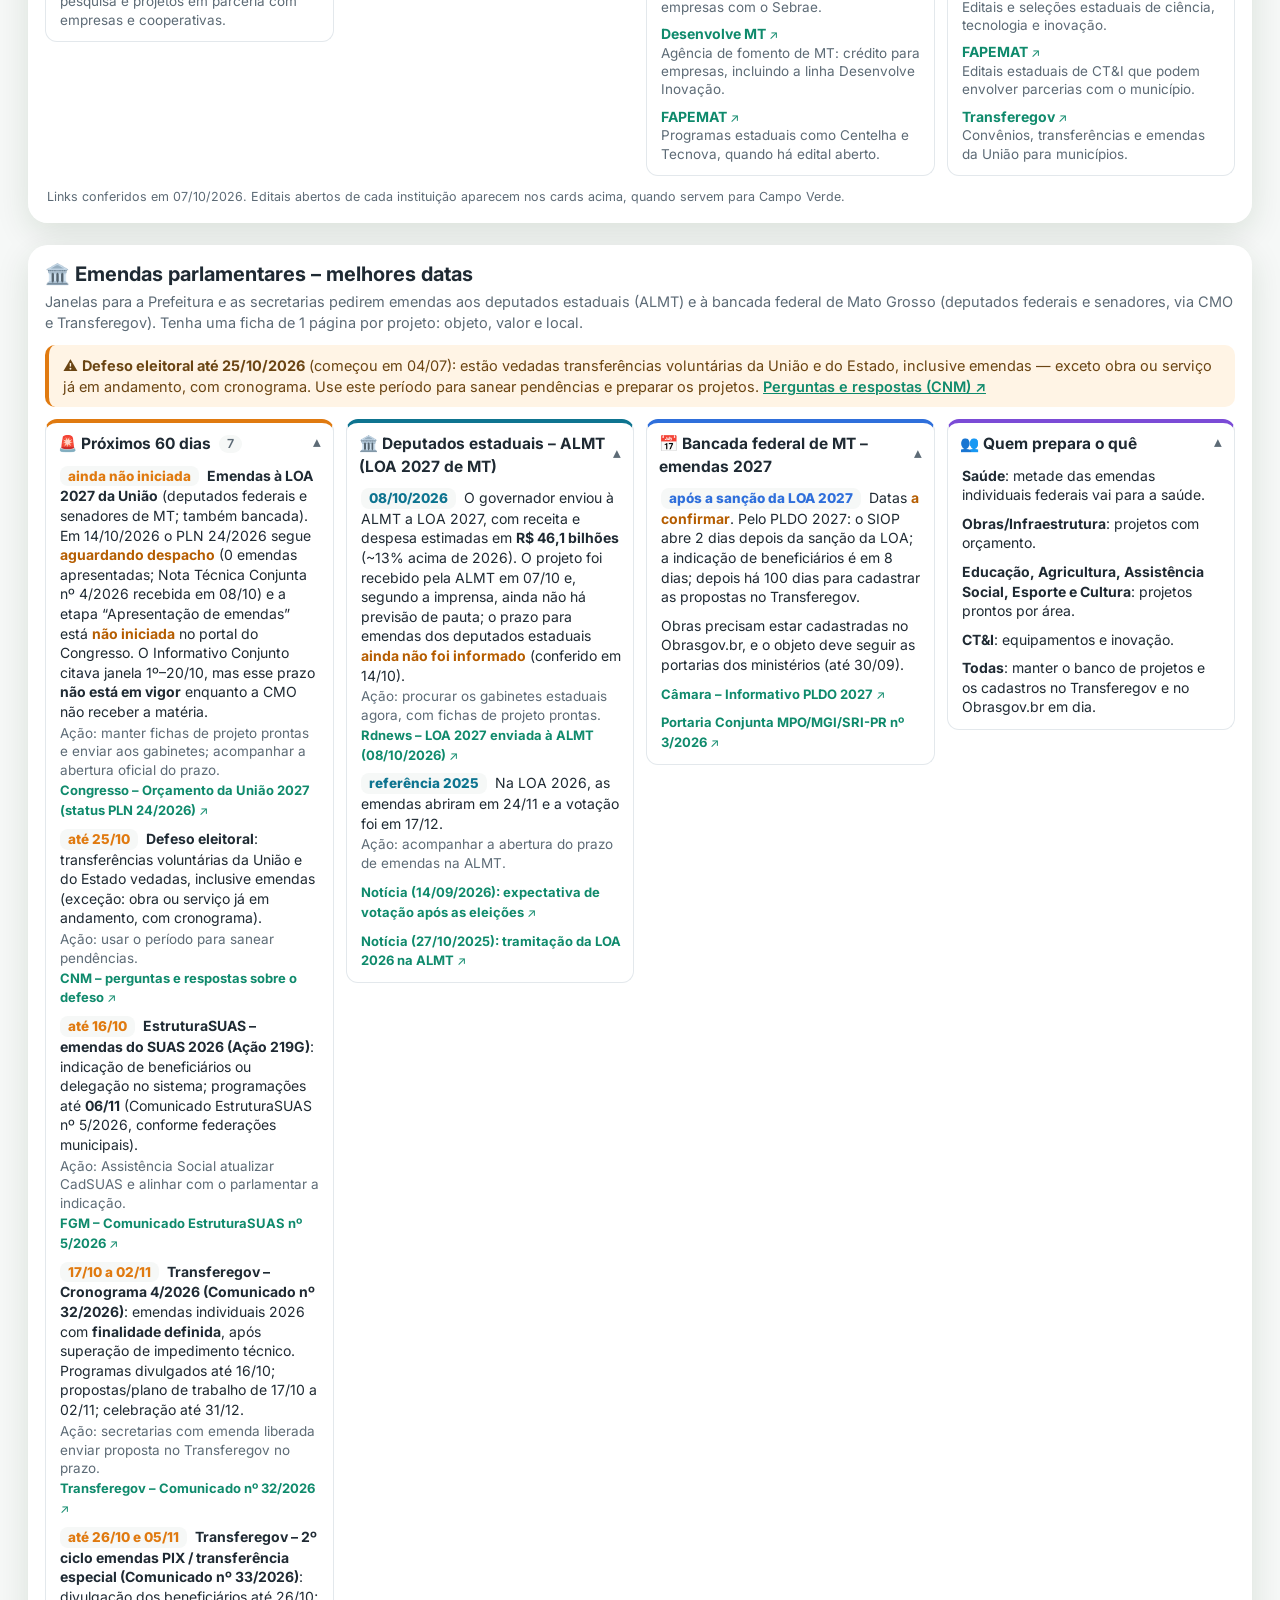
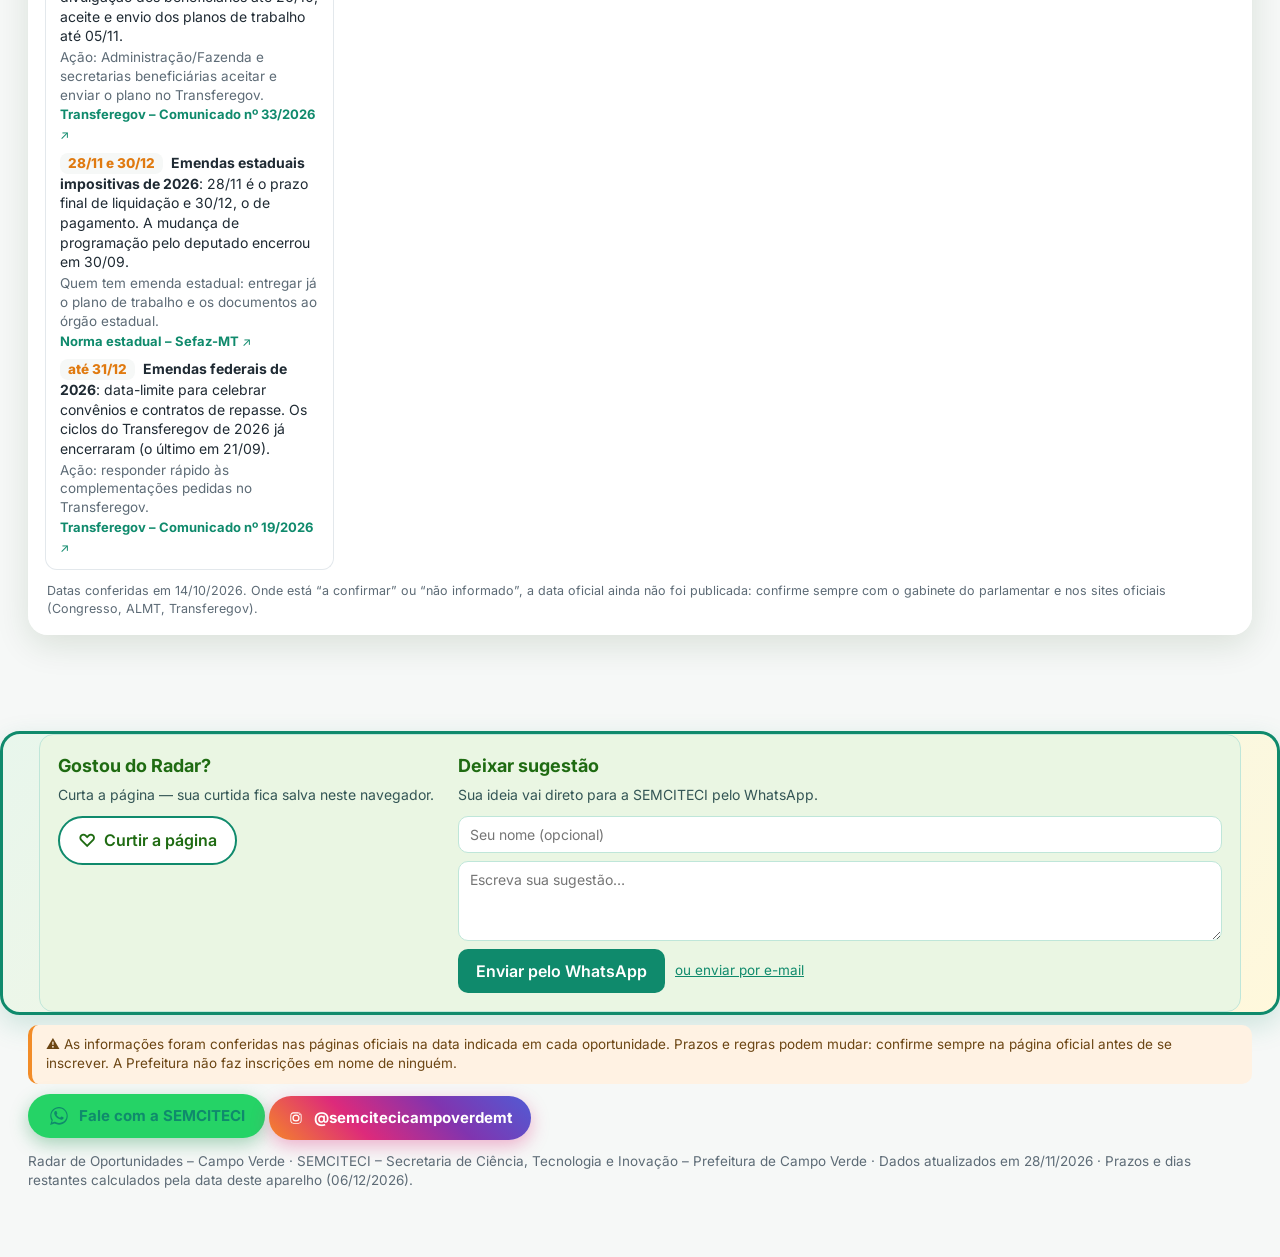
==== commit 3f8e0a1f: "Radar: atualização diária 2026-11-28 (+Finep Pesquisa clínica e IA para o SUS, até 04/03/2027; +Deep" ====
--- a/index.html
+++ b/index.html
@@ -709,7 +709,7 @@
 <div class="toast" id="toast" role="status" aria-live="polite"></div>
 
 <script id="dados" type="application/json">{
- "atualizado_em": "2026-11-27",
+ "atualizado_em": "2026-11-28",
  "itens": [
   {
    "id": "ifmt-cv-semana-agronomia-2026",
@@ -5331,10 +5331,89 @@
    "secretarias_filtro": [
     "CT&I"
    ]
+  },
+  {
+   "id": "finep-pesquisa-clinica-sus-2026",
+   "titulo": "Finep: Seleção Pública MCTI/FINEP/FNDCT – Pesquisa Não Clínica e Clínica Estratégica para o SUS (tecnologias inovadoras em saúde, incluindo IA)",
+   "titulo_curto": "Pesquisa clínica e IA para o SUS (Finep, R$ 120 milhões)",
+   "categoria": "pessoas_fisicas",
+   "publicos": [
+    "professor"
+   ],
+   "organizador": "Finep / MCTI (FNDCT) com o Ministério da Saúde",
+   "instituicoes": [
+    "Finep"
+   ],
+   "resumo": "Recursos não reembolsáveis para ICTs fortalecerem a capacidade nacional de pesquisa não clínica e clínica de tecnologias inovadoras de interesse do SUS, em três grupos: plataformas de desenvolvimento não clínico de medicamentos (R$ 40 mi), ensaios clínicos de fases 1 e 2 (R$ 60 mi) e soluções de inteligência artificial, ferramentas digitais e dados para estudos clínicos (R$ 20 mi).",
+   "valor": "R$ 120 milhões no total (pelo menos 30% para Norte, Nordeste e Centro-Oeste). De R$ 5 milhões a R$ 15/20/10 milhões por proposta, conforme o grupo; até 36 meses. Exige contrapartida financeira.",
+   "gratuito": false,
+   "inscricao": {
+    "ate": "2027-03-04",
+    "hora_cuiaba": "17:00",
+    "texto": "Formulário no SISGON a partir de 30/11/2026. Cadastro institucional até 15/01/2027, 18h, e propostas até 04/03/2027, 18h (horário de Brasília; 17h de Cuiabá)."
+   },
+   "fluxo_continuo": false,
+   "evento": null,
+   "modalidade": "online",
+   "local": "Nacional",
+   "link": "https://www.finep.gov.br/l/1171625",
+   "fonte_verificada": "https://www.finep.gov.br/l/1171625",
+   "verificado_em": "2026-11-28",
+   "data_inclusao": "2026-11-28",
+   "destaque": false,
+   "local_campo_verde": false,
+   "observacoes": "Quem propõe são ICTs públicas e privadas sem fins lucrativos (podem se associar); empresas entram só como intervenientes cofinanciadoras. Notícia oficial: https://www.finep.gov.br/w/finep-lan%C3%A7a-edital-de-r-120-milh%C3%B5es-para-impulsionar-ensaios-n%C3%A3o-cl%C3%ADnicos-e-cl%C3%ADnicos-estrat%C3%A9gicos-para-o-sus",
+   "secretarias": [
+    "CT&I",
+    "Saúde"
+   ],
+   "secretarias_filtro": [
+    "CT&I",
+    "Saúde"
+   ]
+  },
+  {
+   "id": "cni-sebrae-deep-tech-industria-batch1-2026",
+   "titulo": "Deep Tech Indústria – Batch 01 com a L'Oréal: chamada para startups de base científica (CNI e Sebrae)",
+   "titulo_curto": "Deep Tech Indústria – startups deep tech para a L'Oréal (CNI/Sebrae)",
+   "categoria": "fomento_pequenas",
+   "publicos": [
+    "startup"
+   ],
+   "organizador": "CNI e Sebrae Nacional, com a L'Oréal",
+   "instituicoes": [
+    "CNI",
+    "Sebrae"
+   ],
+   "resumo": "Chamada para startups deep tech com soluções para desafios da indústria da beleza (resiliência climática, textura e sensorialidade, química verde). As selecionadas (até 14) fazem 3 meses de aceleração com mentorias, masterclasses, avaliação de maturidade tecnológica e apoio em propriedade intelectual, e as mais aderentes podem avançar para codesenvolvimento e provas de conceito com a L'Oréal.",
+   "valor": "Inscrição gratuita; aceleração e mentorias (sem valor em dinheiro informado).",
+   "gratuito": true,
+   "inscricao": {
+    "ate": "2026-12-04",
+    "texto": "Inscrições gratuitas até 04/12/2026 pelo Portal da Indústria (regulamento e formulário na página do programa)."
+   },
+   "fluxo_continuo": false,
+   "evento": null,
+   "modalidade": "online",
+   "local": "Nacional",
+   "link": "https://cni.portaldaindustria.com.br/para-sua-empresa/deep-tech-industria",
+   "fonte_verificada": "https://agenciasebrae.com.br/inovacao-e-tecnologia/oportunidade-para-startups-inscricoes-abertas-ate-4-de-dezembro-para-apresentar-solucoes-a-industria-da-beleza/",
+   "verificado_em": "2026-11-28",
+   "data_inclusao": "2026-11-28",
+   "destaque": false,
+   "local_campo_verde": false,
+   "observacoes": "Para startups brasileiras com tecnologia a partir do TRL 4 (validada em laboratório), potencial de aplicação industrial e aderência a pelo menos um dos desafios. Fontes oficiais: Agência Sebrae (25/11) e Agência de Notícias da Indústria (17/11).",
+   "secretarias": [
+    "CT&I"
+   ],
+   "secretarias_filtro": [
+    "CT&I"
+   ]
   }
  ],
  "novidades_ids": [
-  "cnpq-38-2026-ctei-feminicidio"
+  "cni-sebrae-deep-tech-industria-batch1-2026",
+  "finep-pesquisa-clinica-sus-2026"
  ]
 }</script>
 <script>
